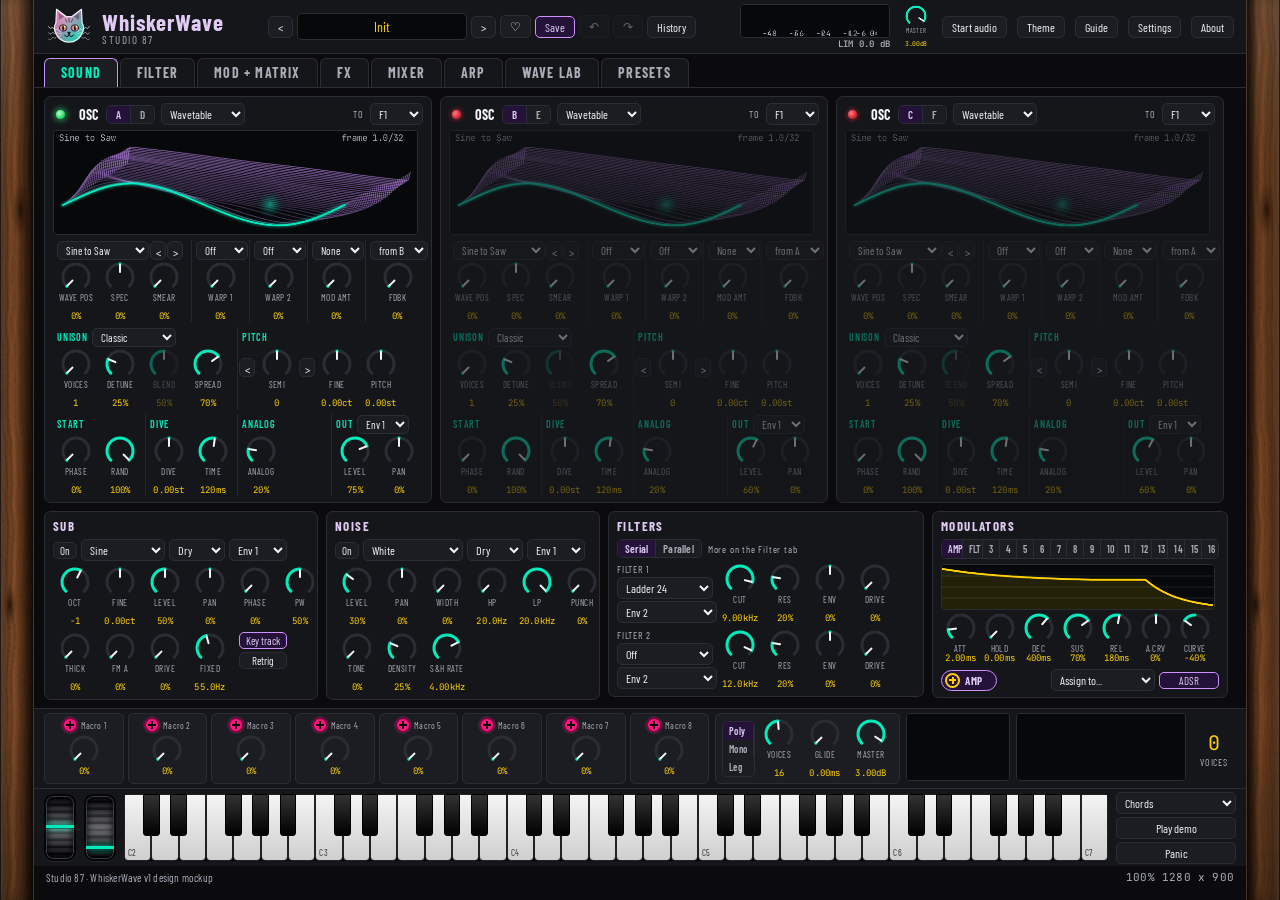
==== docs/mockup/index.html @ 32c89d9a "v1.9.8: no empty info bubble on presets without a note Co-Authored-By: Claude Sonnet 5.5 <noreply@an" ====
<!DOCTYPE html>
<html lang="en"><head><meta charset="utf-8"><meta name="viewport" content="width=device-width,initial-scale=1">
<title>WhiskerWave v1 design mockup</title>
<style>/* Fonts: Barlow Condensed and JetBrains Mono, SIL Open Font License 1.1, embedded so the page works offline */
@font-face{font-family:'Barlow Condensed';font-style:normal;font-weight:400;font-display:swap;src:url([data-uri]) format('woff2');}
@font-face{font-family:'Barlow Condensed';font-style:normal;font-weight:600;font-display:swap;src:url([data-uri]) format('woff2');}
@font-face{font-family:'Barlow Condensed';font-style:normal;font-weight:700;font-display:swap;src:url([data-uri]) format('woff2');}
@font-face{font-family:'JetBrains Mono';font-style:normal;font-weight:400;font-display:swap;src:url([data-uri]) format('woff2');}
@font-face{font-family:'JetBrains Mono';font-style:normal;font-weight:600;font-display:swap;src:url([data-uri]) format('woff2');}
</style>
<style>
:root{--bg:#0b0b0d;--panel:#15161a;--panel2:#1c1d22;--line:#2b2d34;--disp:#06080a;--grid:#1b2523;--text:#f4f5f7;--dim:#a9adb8;--acc:#02EBBA;--acc2:#FF1383;--acc3:#A43DFF;--acc4:#FFD100;--selbg:#241238;--selbd:#CD92FE;--seltx:#E1CBF4;--title:#E1CBF4;--m1:#6CC9F5;--m2:#A43DFF;--m3:#FF1383;--led:#02EBBA}
body.look-a{--bg:#161638;--panel:#1c1c4a;--panel2:#2C2C62;--line:#3a3a7a;--disp:#05060d;--grid:#1d2347;--text:#e8e6e1;--dim:#9a9690;--acc:#FFA600;--acc2:#FF1383;--acc3:#6CC9F5;--acc4:#02EBBA;--selbg:#3a2a10;--selbd:#FFA600;--seltx:#ffd58a;--title:#c7c9ff}
body.look-c{--bg:#120a26;--panel:#1d1238;--panel2:#2a1a4d;--line:#43296e;--disp:#07040f;--grid:#2a1a4d;--text:#fdf3ff;--dim:#b7a5d6;--acc:#ff4fd8;--acc2:#ffb703;--acc3:#2ee6ff;--acc4:#7dff6b;--selbg:#3a1a5a;--selbd:#ff4fd8;--seltx:#ffd0f5;--title:#ffc2f2;--m1:#2ee6ff;--m2:#ffb703;--m3:#ff4fd8;--led:#7dff6b}
body.look-d{--bg:#071a22;--panel:#0d2631;--panel2:#123341;--line:#1e4a5c;--disp:#03090c;--grid:#12303a;--text:#e8f8fb;--dim:#9ab8c0;--acc:#3df5ff;--acc2:#ff7a59;--acc3:#7aa2ff;--acc4:#ffe066;--selbg:#0f3a4a;--selbd:#3df5ff;--seltx:#bdf8ff;--title:#bdf8ff;--m1:#7aa2ff;--m2:#ff7a59;--m3:#3df5ff;--led:#3df5ff}
body.look-e{--bg:#07201f;--panel:#0d2f2d;--panel2:#143f3b;--line:#1f5a54;--disp:#031211;--grid:#123a37;--text:#fff7ea;--dim:#a8c9c2;--acc:#ff6b57;--acc2:#ffd23f;--acc3:#2ed3c1;--acc4:#b6f23c;--selbg:#4a2a22;--selbd:#ff6b57;--seltx:#ffd9cf;--title:#ffe2a8;--m1:#2ed3c1;--m2:#ffd23f;--m3:#ff6b57;--led:#b6f23c}
body.look-f{--bg:#170a0d;--panel:#22111a;--panel2:#2c1721;--line:#4a2330;--disp:#080406;--grid:#2a121a;--text:#fbeeee;--dim:#bba5a8;--acc:#ff5a4d;--acc2:#ffb000;--acc3:#ff4fa3;--acc4:#ffd166;--selbg:#3a1418;--selbd:#ff5a4d;--seltx:#ffc9c2;--title:#ffd0c9;--m1:#ff4fa3;--m2:#ffb000;--m3:#ff5a4d;--led:#ff5a4d}
body.look-g{--bg:#101326;--panel:#181c36;--panel2:#222849;--line:#363e73;--disp:#06081a;--grid:#1f2547;--text:#f4f6ff;--dim:#a6aed6;--acc:#ffe14a;--acc2:#ff4d6d;--acc3:#4dabff;--acc4:#4ade80;--selbg:#3a3410;--selbd:#ffe14a;--seltx:#fff3b0;--title:#cfd6ff;--m1:#4dabff;--m2:#ff4d6d;--m3:#4ade80;--led:#ffe14a}
body.look-h{--bg:#12060f;--panel:#1f0d1b;--panel2:#2a1226;--line:#4a1f42;--disp:#07030a;--grid:#2a1228;--text:#fff0fa;--dim:#c0a2b8;--acc:#ff3fb4;--acc2:#00f0ff;--acc3:#b86bff;--acc4:#f9ff5a;--selbg:#3a1038;--selbd:#ff3fb4;--seltx:#ffc2ea;--title:#ffc2ea;--m1:#b86bff;--m2:#00f0ff;--m3:#ff3fb4;--led:#ff3fb4}
body.look-i{--bg:#0a0a0a;--panel:#151515;--panel2:#1e1e1e;--line:#333;--disp:#030303;--grid:#1b1b1b;--text:#f5f5f5;--dim:#a0a0a0;--acc:#fcee09;--acc2:#ff2a6d;--acc3:#05d9e8;--acc4:#00ff9f;--selbg:#2a2808;--selbd:#fcee09;--seltx:#fff9a0;--title:#fcee09;--m1:#05d9e8;--m2:#ff2a6d;--m3:#fcee09;--led:#00ff9f}
body.look-j{--bg:#1a1018;--panel:#26161f;--panel2:#301b27;--line:#4d2c3d;--disp:#0a0508;--grid:#2c1824;--text:#fff0f5;--dim:#c4a6b3;--acc:#ffb3d1;--acc2:#9be7c4;--acc3:#c8a2ff;--acc4:#ffe8a3;--selbg:#3c1f31;--selbd:#ffb3d1;--seltx:#ffe0ee;--title:#ffe0ee;--m1:#c8a2ff;--m2:#9be7c4;--m3:#ffb3d1;--led:#ffb3d1}
body.look-k{--bg:#0f0c1f;--panel:#18142e;--panel2:#211b3d;--line:#382f63;--disp:#06050f;--grid:#1f1a3d;--text:#f0ecff;--dim:#a9a2cc;--acc:#b18cff;--acc2:#ff8fd0;--acc3:#6cc9f5;--acc4:#ffe27a;--selbg:#2c2255;--selbd:#b18cff;--seltx:#e0d4ff;--title:#e0d4ff;--m1:#6cc9f5;--m2:#ff8fd0;--m3:#b18cff;--led:#b18cff}
body.look-l{--bg:#24150f;--panel:#33201a;--panel2:#442b22;--line:#65402f;--disp:#100805;--grid:#3d2820;--text:#fff1e0;--dim:#cfae96;--acc:#ff8c42;--acc2:#e63946;--acc3:#7bc6a4;--acc4:#f4d35e;--selbg:#4f2a18;--selbd:#ff8c42;--seltx:#ffd7b5;--title:#ffd7b5;--m1:#7bc6a4;--m2:#e63946;--m3:#f4d35e;--led:#f4d35e}
*{box-sizing:border-box;-webkit-user-select:none;user-select:none}
html,body{margin:0;height:100%;overflow:hidden;background:var(--bg);color:var(--text);font:12px 'Barlow Condensed','Arial Narrow',Arial,sans-serif;letter-spacing:.2px}
#viewport{position:fixed;inset:0;overflow:hidden;background:#000}
#stage{position:absolute;left:50%;top:50%;width:1280px;height:900px;transform-origin:0 0;display:flex;background:var(--bg)}
.cheek{width:34px;flex:none;background:repeating-linear-gradient(90deg,rgba(0,0,0,.22) 0 1px,rgba(0,0,0,.06) 1px 2px,rgba(0,0,0,.14) 2px 3px,rgba(0,0,0,.05) 3px 5px,rgba(0,0,0,.2) 5px 6px,rgba(0,0,0,.08) 6px 8px),linear-gradient(90deg,#3d2210 0%,#7b4a26 40%,#5a3419 75%,#3d2210 100%);box-shadow:inset 0 0 0 1px rgba(0,0,0,.45)}
#app{flex:1;display:flex;flex-direction:column;min-width:0;background:var(--bg)}
.mono{font-family:'JetBrains Mono',Consolas,monospace}
#hdr{height:54px;display:flex;align-items:center;gap:10px;padding:0 12px;background:var(--panel);border-bottom:1px solid var(--line);flex:none}
#hdr .logo{width:46px;height:42px}
#hdr h1{margin:0;font-size:23px;font-weight:700;letter-spacing:1px;color:var(--title)}
#hdr small{display:block;font-size:11px;color:var(--dim);letter-spacing:1.5px;margin-top:-3px}
.sp{flex:1}
.btn{background:var(--panel2);color:var(--text);border:1px solid var(--line);border-radius:5px;padding:3px 9px;font:inherit;font-size:12px;cursor:pointer;white-space:nowrap}
.btn:hover{border-color:var(--selbd)}.btn.on{background:var(--selbg);border-color:var(--selbd);color:var(--seltx)}
.btn.sm{padding:1px 6px;font-size:11px}
select.sel{background:var(--panel2);color:var(--text);border:1px solid var(--line);border-radius:5px;padding:2px 4px;font:inherit;font-size:12px;max-width:150px}
.seg{display:inline-flex;border:1px solid var(--line);border-radius:5px;overflow:hidden}
.seg b{font-weight:600;padding:2px 7px;font-size:11px;cursor:pointer;background:var(--panel2);color:var(--dim);border-right:1px solid var(--line);white-space:nowrap}
.seg b:last-child{border-right:0}.seg b.on{background:var(--selbg);color:var(--seltx)}
#presetbar{display:flex;align-items:center;gap:4px}
#pname{min-width:170px;text-align:center;background:var(--disp);border:1px solid var(--line);border-radius:5px;padding:4px 8px;font-size:14px;cursor:pointer;color:var(--acc4)}
#tabs{height:34px;display:flex;gap:2px;padding:4px 10px 0;background:var(--bg);flex:none;border-bottom:1px solid var(--line)}
#tabs b{padding:5px 16px;border-radius:6px 6px 0 0;background:var(--panel);color:var(--dim);cursor:pointer;font-size:14px;font-weight:700;letter-spacing:1.2px;border:1px solid var(--line);border-bottom:0}
#tabs b.on{background:var(--panel2);color:var(--acc);border-color:var(--selbd)}
#pages{height:620px;position:relative;flex:none}
.page{position:absolute;inset:0;padding:8px 10px;display:none;gap:8px}
.page.on{display:flex}
.pn{background:var(--panel);border:1px solid var(--line);border-radius:7px;padding:6px 8px;position:relative;display:flex;flex-direction:column;gap:5px;min-width:0}
.pn>h3{margin:0;font-size:13px;letter-spacing:1.4px;color:var(--title);display:flex;align-items:center;gap:6px;font-weight:700}
.row{display:flex;gap:6px;align-items:flex-start;flex-wrap:nowrap}
.row.w{flex-wrap:wrap}.col{display:flex;flex-direction:column;gap:4px}
.cap{font-size:10px;color:var(--dim);letter-spacing:.8px;text-transform:uppercase}
.knob{width:46px;display:flex;flex-direction:column;align-items:center;cursor:ns-resize;position:relative;flex:none}
.knob canvas{width:40px;height:40px;display:block}
.knob .l{font-size:10px;color:var(--dim);line-height:11px;text-transform:uppercase;letter-spacing:.4px;white-space:nowrap;overflow:hidden;max-width:46px;text-overflow:clip}
.knob .v{font-size:10px;color:var(--acc4);line-height:11px;white-space:nowrap;font-family:'JetBrains Mono',monospace}
.knob.hot canvas{outline:2px solid var(--acc);border-radius:50%}
.knob.sm{width:38px}.knob.sm canvas{width:32px;height:32px}
canvas.disp{background:var(--disp);border:1px solid var(--line);border-radius:5px;display:block}
.src{display:inline-flex;align-items:center;gap:3px;padding:2px 7px;border-radius:11px;background:var(--selbg);border:1px solid var(--selbd);color:var(--seltx);font-size:11px;font-weight:700;cursor:grab;letter-spacing:.5px;touch-action:none}
.src:before{content:'';width:7px;height:7px;border-radius:50%;background:var(--acc)}
.src.e:before{background:var(--acc4)}.src.l:before{background:var(--m1)}.src.m:before{background:var(--acc2)}
#ghost{position:fixed;pointer-events:none;z-index:99;padding:2px 8px;border-radius:11px;background:var(--acc);color:#000;font-weight:700;font-size:12px;display:none}
#tip{position:fixed;z-index:100;max-width:260px;background:#000d;border:1px solid var(--selbd);color:#fff;padding:5px 8px;border-radius:6px;font-size:12px;line-height:14px;pointer-events:none;display:none}
#scopes{height:80px;display:flex;gap:8px;padding:5px 10px;background:var(--panel);border-top:1px solid var(--line);flex:none}
#keys{height:90px;display:flex;gap:8px;padding:5px 10px;background:var(--panel);border-top:1px solid var(--line);flex:none}
#kb{flex:1;position:relative;height:100%;background:#000;border-radius:4px;overflow:hidden}
.wk{position:absolute;top:0;bottom:0;background:linear-gradient(#f4f4f4,#cfcfcf);border:1px solid #222;border-radius:0 0 4px 4px}
.wk.dn{background:linear-gradient(var(--acc),#aaa)}
.bk{position:absolute;top:0;height:62%;background:linear-gradient(#333,#000);border:1px solid #000;border-radius:0 0 3px 3px;z-index:2}
.bk.dn{background:linear-gradient(var(--acc3),#222)}
.wheel{width:30px;height:100%;background:var(--disp);border:1px solid var(--line);border-radius:5px;position:relative;touch-action:none}
.wheel i{position:absolute;left:2px;right:2px;height:14px;background:var(--acc);border-radius:3px;opacity:.9}
#foot{height:22px;display:flex;align-items:center;padding:0 12px;font-size:11px;color:var(--dim);background:var(--bg);flex:none;gap:12px}
.hnd{position:fixed;z-index:50;background:transparent}
.dlg{position:fixed;inset:0;background:#000a;z-index:90;display:none;align-items:center;justify-content:center}
.dlg.on{display:flex}
.dlg>div{background:var(--panel);border:1px solid var(--selbd);border-radius:9px;padding:14px;min-width:360px;max-width:640px;max-height:90%;display:flex;flex-direction:column;gap:8px;overflow:hidden;font-size:13px}
.dlg h2{margin:0;color:var(--title);font-size:18px}
.dlg input[type=text],.dlg textarea{background:var(--disp);border:1px solid var(--line);color:var(--text);border-radius:5px;padding:4px 6px;font:inherit;-webkit-user-select:text;user-select:text}
.dlg textarea{height:150px;font-family:'JetBrains Mono',monospace;font-size:11px}
.chip{display:inline-block;padding:1px 8px;border-radius:10px;border:1px solid var(--line);color:var(--dim);cursor:pointer;font-size:11px;margin:1px}
.chip.on{background:var(--selbg);border-color:var(--selbd);color:var(--seltx)}
.list{background:var(--disp);border:1px solid var(--line);border-radius:5px;overflow:hidden}
.list div{padding:2px 7px;cursor:pointer;white-space:nowrap;overflow:hidden;text-overflow:ellipsis;font-size:12px}
.list div:hover{background:var(--panel2)}.list div.on{background:var(--selbg);color:var(--seltx)}
.node{min-width:92px;background:var(--panel2);border:1px solid var(--line);border-radius:6px;padding:3px 5px;display:flex;flex-direction:column;gap:2px;cursor:pointer;position:relative}
.node.on{border-color:var(--selbd)}.node.off{opacity:.5}
.node b{font-size:12px;color:var(--text);display:flex;justify-content:space-between;gap:4px}
.node .c{font-size:9px;color:var(--dim);text-transform:uppercase}
.lane{background:var(--panel);border:1px dashed var(--line);border-radius:6px;padding:4px;display:flex;gap:4px;align-items:flex-start;min-height:60px;flex-wrap:wrap}
.led{width:9px;height:9px;border-radius:50%;background:#333;display:inline-block;border:1px solid #000}.led.on{background:var(--led);box-shadow:0 0 6px var(--led)}
.toast{position:fixed;left:50%;bottom:30px;transform:translateX(-50%);background:var(--selbg);border:1px solid var(--selbd);color:var(--seltx);padding:5px 12px;border-radius:7px;z-index:95;font-size:13px;display:none}
.tbl{border-collapse:collapse;width:100%}.tbl td{padding:1px 3px}
input[type=range].rg{-webkit-appearance:none;appearance:none;height:5px;background:var(--line);border-radius:3px;width:100%}
input[type=range].rg::-webkit-slider-thumb{-webkit-appearance:none;width:12px;height:12px;border-radius:50%;background:var(--acc);cursor:pointer}
#audiobtn.pulse{animation:pl 1.2s infinite}@keyframes pl{50%{box-shadow:0 0 10px var(--acc)}}

/* additions */
.page{overflow:hidden}
.pn{overflow:hidden}
.knob.hot canvas{outline:2px solid var(--acc);border-radius:50%}
.seg.vert{flex-direction:column}.seg.vert b{border-right:0;border-bottom:1px solid var(--line);padding:5px 8px;font-size:12px}.seg.vert b:last-child{border-bottom:0}
.node{min-width:104px;flex-direction:row;align-items:center;gap:4px;padding:4px 5px;height:30px;overflow:hidden}
.node.sel{border-color:var(--selbd);background:var(--selbg)}
.node b{font-size:12px;flex:1;display:block;overflow:hidden;text-overflow:ellipsis;white-space:nowrap;cursor:pointer}
.node .grbar{position:absolute;left:0;bottom:0;height:3px;width:0;background:var(--acc2)}
.node.split{display:flex;flex-direction:column;align-items:stretch;height:auto;width:100%;gap:4px;padding:5px;overflow:visible;cursor:default}
.mini{background:var(--panel);border:1px solid var(--line);color:var(--dim);border-radius:4px;width:16px;height:16px;padding:0;font-size:10px;line-height:14px;cursor:pointer;text-align:center}
.mini:hover{border-color:var(--selbd);color:var(--text)}.mini.on{background:var(--selbg);color:var(--seltx);border-color:var(--selbd)}
.chain{display:flex;flex-wrap:wrap;gap:4px;align-items:flex-start}
.chain.inner{gap:3px}
.lane{flex-direction:column;flex-wrap:nowrap;gap:3px;align-items:stretch;min-height:0;padding:3px 4px;border-style:solid}
.lane .lh{display:flex;align-items:center;gap:6px;font-size:11px}.lane .lh b{color:var(--acc4);font-size:11px}
.lane .bm{width:80px;height:6px;background:var(--disp);border-radius:3px;overflow:hidden;margin-left:auto}.lane .bm div{height:100%;width:0;background:var(--m2)}
.strip{width:104px;flex:none;background:var(--panel);border:1px solid var(--line);border-radius:7px;padding:6px;display:flex;flex-direction:column;align-items:center;gap:5px}
.strip.mst{border-color:var(--selbd)}
.strip h3{margin:0;font-size:12px;letter-spacing:1px;color:var(--title)}
.strip .vol{font-size:11px;color:var(--acc4)}
.strip select.sel{width:92px}
.fader{width:40px;height:100%;min-height:200px;cursor:ns-resize;touch-action:none;position:relative}
.fader .ft{position:absolute;left:16px;top:6px;bottom:6px;width:6px;background:var(--disp);border:1px solid var(--line);border-radius:3px}
.fader .ft i{position:absolute;left:-10px;right:-8px;height:0;border-top:1px solid var(--grid)}
.fader .ft i s{position:absolute;left:-20px;top:-6px;font-size:8px;color:var(--dim);text-decoration:none;font-family:'JetBrains Mono',monospace;width:18px;text-align:right}
.fader .fh{position:absolute;left:-9px;width:24px;height:14px;margin-top:-7px;background:linear-gradient(#ddd,#888);border:1px solid #000;border-radius:3px}
canvas.meter{border:1px solid var(--line);border-radius:3px}
.seqgrid{display:flex;flex-direction:column;gap:4px}
.srow{display:flex;gap:3px;align-items:center}.srow .cap{width:70px}
.scell{width:62px;height:56px;background:var(--disp);border:1px solid var(--line);border-radius:4px;position:relative;cursor:ns-resize;overflow:hidden;touch-action:none}
.scell.on{background:var(--acc);}.scell.on.play{background:var(--acc4)}
.scell.play{border-color:var(--acc2)}
.scell .fill{position:absolute;left:0;right:0;bottom:0;background:var(--acc3);opacity:.8}
.scell .t{position:absolute;left:0;right:0;top:2px;text-align:center;font-size:10px;color:#fff;font-family:'JetBrains Mono',monospace}
.scell.on{cursor:pointer}
.card{background:var(--panel2);border:1px solid var(--line);border-radius:6px;padding:5px 7px;cursor:pointer;min-width:0;display:flex;flex-direction:column;gap:1px}
.card:hover{border-color:var(--selbd)}.card.on{border-color:var(--acc);background:var(--selbg)}
.card b{font-size:13px;white-space:nowrap;overflow:hidden;text-overflow:ellipsis}.card span{font-size:10px;color:var(--dim)}
.grid3{display:grid;grid-template-columns:repeat(4,1fr);gap:5px;align-content:start}
input.txt{background:var(--disp);border:1px solid var(--line);color:var(--text);border-radius:5px;padding:3px 6px;font:inherit;-webkit-user-select:text;user-select:text;width:140px}
canvas.disp{border:1px solid var(--line);border-radius:4px;display:block;max-width:100%}
.rcp{display:grid;grid-template-columns:repeat(3,1fr);gap:3px}
.rcp .btn{text-align:left;overflow:hidden;text-overflow:ellipsis;font-size:11px;padding:2px 5px}
#audiobtn.on{border-color:var(--acc);color:var(--acc)}
a.btn{text-decoration:none;display:inline-block}
.ab{width:12px;height:40px;background:var(--disp);border:1px solid var(--line);position:relative;border-radius:3px;overflow:hidden}.ab i{position:absolute;bottom:0;left:0;right:0;height:0;background:var(--acc4)}.ab.l i{background:var(--m1)}
.knob.sm{width:44px}.knob.sm .l{max-width:44px;font-size:9px;text-align:center}.knob.sm .v{font-size:9px}.knob .l{text-align:center}
.envk .knob.sm{width:39px}.envk .knob.sm .l{max-width:39px}
.node{min-width:150px}.node.split{min-width:0}
.knob.sm .l{white-space:normal;line-height:9px;height:18px;overflow:hidden;max-width:44px}.envk .knob.sm .l{height:9px;white-space:nowrap}

#scopes{align-items:stretch;gap:6px;padding:4px 10px}
#modbar{display:flex;gap:3px;flex:1;min-width:0}
.mt{flex:1;min-width:0;display:flex;flex-direction:column;gap:2px;align-items:center;background:var(--panel2);border:1px solid var(--line);border-radius:5px;padding:3px 2px}
.mt.used{border-color:var(--selbd)}
.mt .ml{font-size:8px;letter-spacing:.3px;color:var(--dim);white-space:nowrap;line-height:10px}
.mt canvas.mtv{width:100%;max-width:40px;height:20px;border:1px solid var(--line);border-radius:3px}
.src.hd{width:16px;height:16px;padding:0;border-radius:50%;background:var(--acc4);border:2px solid #0008;position:relative;display:inline-block;cursor:grab;box-shadow:0 0 0 1px var(--line)}
.src.hd:before{display:none}
.src.hd:after{content:'';position:absolute;left:50%;top:50%;width:8px;height:2px;margin:-1px 0 0 -4px;background:#000;box-shadow:0 0 0 0 #000}
.src.hd i{display:none}
.src.hd.l{background:var(--m1)}.src.hd.m{background:var(--acc2)}.src.hd.v,.src.hd.k,.src.hd.w,.src.hd.b,.src.hd.a,.src.hd.r{background:var(--dim)}
.mt .cnt{font-size:10px;color:var(--acc4);min-width:8px;font-family:'JetBrains Mono',monospace}
.knob.rt canvas,[data-p].rt{outline:2px solid var(--acc4);outline-offset:1px;border-radius:50%}

.src.hd:before{display:block!important;content:'';position:absolute;left:50%;top:50%;width:2px;height:8px;margin:-4px 0 0 -1px;background:#000;border-radius:0}
.cheek{background:linear-gradient(90deg,rgba(255,255,255,.13) 0,rgba(255,255,255,0) 22%,rgba(0,0,0,.18) 70%,rgba(0,0,0,.55) 100%),linear-gradient(180deg,rgba(255,255,255,.09),rgba(255,255,255,0) 18%,rgba(0,0,0,0) 80%,rgba(0,0,0,.28)),var(--wood,linear-gradient(90deg,#3d2210,#7b4a26 40%,#5a3419 75%,#3d2210))!important;background-size:100% 100%,100% 100%,100% 100%!important;box-shadow:inset -1px 0 0 rgba(255,214,160,.22),inset 1px 0 0 rgba(0,0,0,.6),inset -9px 0 14px -6px rgba(0,0,0,.55)!important}
.cheek:last-child{background:linear-gradient(270deg,rgba(255,255,255,.13) 0,rgba(255,255,255,0) 22%,rgba(0,0,0,.18) 70%,rgba(0,0,0,.55) 100%),linear-gradient(180deg,rgba(255,255,255,.09),rgba(255,255,255,0) 18%,rgba(0,0,0,0) 80%,rgba(0,0,0,.28)),var(--wood,linear-gradient(90deg,#3d2210,#7b4a26 40%,#5a3419 75%,#3d2210))!important;background-size:100% 100%,100% 100%,100% 100%!important;box-shadow:inset 1px 0 0 rgba(255,214,160,.22),inset -1px 0 0 rgba(0,0,0,.6),inset 9px 0 14px -6px rgba(0,0,0,.55)!important}
/* wheels: a real ribbed cylinder in a slot, ribs scroll with the value */
.wheel{--ro:0px;width:32px;background:linear-gradient(180deg,rgba(0,0,0,.92) 0,rgba(0,0,0,.35) 14%,rgba(255,255,255,.20) 46%,rgba(255,255,255,.28) 52%,rgba(0,0,0,.3) 84%,rgba(0,0,0,.92) 100%),repeating-linear-gradient(180deg,#2a2b31 0,#3c3e46 3px,#15161a 5px,#0b0b0e 7px);background-position:0 0,0 var(--ro);border:2px solid #050506;border-radius:9px;box-shadow:inset 0 0 0 1px #3a3c44,inset 5px 0 7px -3px rgba(0,0,0,.8),inset -5px 0 7px -3px rgba(0,0,0,.8),0 1px 0 rgba(255,255,255,.08);overflow:hidden}
.wheel i{left:0;right:0;height:3px;border-radius:0;background:var(--acc);opacity:1;box-shadow:0 0 6px var(--acc),0 1px 0 #0008}

.pside{width:196px;flex:none;gap:4px;overflow:hidden}
.pside h3{margin-top:6px!important;font-size:11px!important}
.pli{display:flex;justify-content:space-between;padding:3px 7px;border-radius:5px;font-size:12px;cursor:pointer;color:var(--text)}
.pli b{color:var(--dim);font-weight:500}.pli:hover{background:var(--panel2)}.pli.on{background:var(--selbg);color:var(--seltx)}
.chip.sm{padding:1px 7px;font-size:10.5px}
.pdet{width:300px;flex:none;gap:5px;overflow:hidden}
.plist{flex:1;overflow-y:auto;scrollbar-width:none;display:flex;flex-direction:column;gap:2px;margin-top:4px}
.plist::-webkit-scrollbar{display:none}
.prow{display:flex;align-items:center;gap:8px;padding:4px 8px;border-radius:5px;background:var(--panel2);border:1px solid transparent;cursor:pointer;flex:none;height:26px}
.prow:hover{border-color:var(--line)}.prow.on{background:var(--selbg);border-color:var(--selbd)}
.prow .pn1{width:170px;font-size:13px;overflow:hidden;white-space:nowrap;text-overflow:ellipsis}
.prow .pc{width:56px;font-size:11px;color:var(--acc3)}.prow .pg{width:90px;font-size:11px;color:var(--dim);overflow:hidden;white-space:nowrap}
.prow .ptags{flex:1;display:flex;gap:3px;overflow:hidden;min-width:0}
.prow .ptags i{font-style:normal;font-size:10px;padding:0 6px;border-radius:9px;background:var(--panel);border:1px solid var(--line);color:var(--dim);white-space:nowrap}
.hrt{cursor:pointer;color:var(--dim);font-size:15px;width:16px;text-align:center}.hrt.on{color:var(--acc2)}.hrt.big{font-size:22px;width:auto}
.stars{display:inline-flex;gap:0;white-space:nowrap}.stars i{font-style:normal;cursor:pointer;color:var(--dim);font-size:13px;line-height:14px;padding:0 1px}.stars i.on{color:var(--acc4)}.stars i:hover{color:var(--acc4)}.stars.big i{font-size:20px;line-height:22px}

.oscsw b{position:relative;padding:2px 9px}.oscsw b.lit::after{content:'';position:absolute;top:1px;right:2px;width:5px;height:5px;border-radius:50%;background:var(--acc4)}
.btn.stp{padding:0;width:16px;min-width:16px;height:22px;line-height:20px;font-size:12px}
#keys{height:78px}
.btn.dim{opacity:.35}
.fxrow{display:flex;align-items:center;gap:5px;padding:5px 6px;border:1px solid var(--line);border-radius:5px;background:var(--panel2);cursor:pointer;position:relative;font-size:12px}
.fxrow.sel{border-color:var(--acc);background:var(--selbg)}.fxrow.off b{opacity:.45}
.fxrow .grbar{position:absolute;left:0;bottom:0;height:2px;background:var(--acc2);width:0}
.fxstrip{display:flex;gap:12px;align-items:flex-start;padding:10px;border:1px solid var(--line);border-radius:7px;background:var(--panel2)}
.fxstrip.off{opacity:.55}.fxname{width:136px;flex:none;display:flex;flex-direction:column;gap:6px;align-items:flex-start}
.fxmix{flex:none;padding-left:6px;border-left:1px solid var(--line)}

textarea.txt{background:var(--disp);border:1px solid var(--line);color:var(--text);border-radius:5px;padding:4px 6px;font:inherit;font-size:12px;-webkit-user-select:text;user-select:text}textarea.txt::placeholder{color:var(--dim)}

.mgrid{display:grid;gap:2px;align-items:center;width:100%}
.mgh{font-size:9px;text-align:center;font-weight:700;letter-spacing:.2px;padding:2px 0}
.mgl{font-size:10px;color:var(--dim);letter-spacing:.3px;white-space:nowrap}
.mgc{height:18px;border:1px solid var(--line);border-radius:3px;background:var(--panel2);cursor:pointer;display:flex;align-items:center;justify-content:center;font-size:10px;font-weight:700;color:#000}
.mgc:hover{border-color:var(--acc)}.mgc.on{border-color:transparent}

#mbub{position:fixed;z-index:98;background:var(--panel2,#1c1c24);border:1px solid var(--acc);border-radius:8px;padding:6px 8px;display:flex;flex-direction:column;gap:4px;box-shadow:0 6px 20px #000a;font-size:11px}
#mbub .mbs{display:inline-block;min-width:54px;padding:1px 6px;border-radius:10px;background:var(--selbg);color:var(--seltx);font-weight:700}
#envbank .src,.src.bigsrc{padding:4px 12px;font-size:12px;cursor:grab;border:1px solid var(--acc4)}
.src.hg{padding:2px 8px 2px 3px;gap:5px;cursor:grab}
.src.hg:before{display:none}
.src.hg .gl{order:-1;flex:none;width:15px;height:15px;border-radius:50%;border:2px solid var(--acc4);position:relative;box-sizing:border-box;background:transparent}
.src.hg .gl:before,.src.hg .gl:after{content:'';position:absolute;left:50%;top:50%;background:var(--acc4)}
.src.hg .gl:before{width:7px;height:2px;margin:-1px 0 0 -3.5px}.src.hg .gl:after{width:2px;height:7px;margin:-3.5px 0 0 -1px}
.src.hg.l .gl{border-color:var(--m1)}.src.hg.l .gl:before,.src.hg.l .gl:after{background:var(--m1)}
.src.hg.m .gl{border-color:var(--acc2)}.src.hg.m .gl:before,.src.hg.m .gl:after{background:var(--acc2)}
.src.hg.used .gl{background:var(--acc4)}.src.hg.used.l .gl{background:var(--m1)}.src.hg.used.m .gl{background:var(--acc2)}
.src.hg.used .gl:before,.src.hg.used .gl:after{display:none}
.src.hg b{font-size:10px;opacity:.8}
.src.hd.used{box-shadow:0 0 0 2px var(--acc)}.src.hd.used:before,.src.hd.used:after{background:#000}
.seg.tight b{padding:3px 6px}
#envbankrow .seg b{padding:3px 6px}

.btn.solo.on{background:#f3d34a;color:#1a1420;border-color:#f3d34a}
.strip.dim{opacity:.55}

.pwr{width:11px;height:11px;padding:0;margin:0 7px 0 2px;border-radius:50%;border:1px solid #5a1f28;background:radial-gradient(circle at 35% 35%,#ff7b7b,#d02a36 60%,#7a1018);box-shadow:0 0 4px rgba(230,50,60,.55);cursor:pointer;flex:none}
.pwr.on{border-color:#1c6b3a;background:radial-gradient(circle at 35% 35%,#b8ffc9,#2fdc6a 60%,#127a3a);box-shadow:0 0 6px rgba(59,224,122,.8)}
.pwr:hover{filter:brightness(1.2)}
.pwr:focus-visible{outline:2px solid #FFA600;outline-offset:2px}
.pn.oscoff>*:not(:first-child){opacity:.4}

.grp{border:1px solid rgba(255,255,255,.07);background:rgba(255,255,255,.025);border-radius:7px;padding:3px 4px 2px;display:flex;flex-direction:column;gap:2px}
.grp .gh{display:flex;align-items:center;gap:4px;min-height:20px}
.grp .gh .cap{color:var(--acc);font-weight:600;margin-right:2px}
.grp select.sel{height:20px;font-size:11px;padding-top:0;padding-bottom:0}
.engsel{width:84px}
.grp{flex:1 1 auto}
.grp .gh .cap,.grp .gc{color:var(--acc);font-weight:600}
.limgr{font:600 9px 'JetBrains Mono',monospace;color:var(--dim);text-align:right;line-height:10px}.limgr.on{color:#e8c25a}.limgr.hot{color:#ff6b6b}
.sgrow{display:flex;gap:0;align-items:flex-start}
.sg{display:flex;flex-direction:column;gap:1px;padding:0 1px;border-left:1px solid rgba(255,255,255,.07);flex:none;box-sizing:border-box}
.sgrow>.sg:first-child,.col>.sgrow>.sg:first-child{border-left:none}
.sg .sgh{display:flex;align-items:center;gap:2px;height:20px;padding-left:3px;overflow:hidden}
.sg .sgh .gc{color:var(--acc);font-weight:600;font-size:10px;margin-right:2px}
.sg select.sel{height:19px;font-size:11px;padding-top:0;padding-bottom:0;min-width:0}
.sg .btn.stp{height:19px;min-width:15px;padding:0 3px}
.shgrid{display:grid;grid-template-columns:repeat(5,114px);grid-auto-rows:72px;gap:8px;max-height:none;align-content:start}
.shit{position:relative;display:flex;flex-direction:column;gap:3px;align-items:center;padding:4px;border:1px solid rgba(255,255,255,.08);border-radius:6px;cursor:pointer;font-size:11px}
.shit:hover{border-color:var(--acc)}
.shit .shx{position:absolute;top:2px;right:2px;min-width:16px;height:16px;padding:0}
.shta{width:100%;height:80px;background:var(--disp);color:var(--text);border:1px solid var(--grid);border-radius:6px;font:11px 'JetBrains Mono',monospace}
.eppop{position:fixed;z-index:9999;display:flex;flex-direction:column;gap:2px;padding:4px;background:var(--panel,#1b1d24);border:1px solid var(--acc);border-radius:6px;box-shadow:0 6px 20px rgba(0,0,0,.5)}
.eppop .btn{text-align:left}

.sgc .sgh{justify-content:center}
.octv{min-width:22px;text-align:center;font-size:11px;color:var(--val,#f5c542)}
.fxpgrid{display:grid;grid-template-columns:repeat(3,1fr);grid-auto-rows:34px;gap:6px;align-content:start}
.fxpb{position:relative;text-align:left;padding:0 22px 0 10px;white-space:nowrap;overflow:hidden;text-overflow:ellipsis}
.fxpx{position:absolute;right:6px;top:50%;transform:translateY(-50%);font-style:normal;opacity:.6;cursor:pointer}.fxpx:hover{opacity:1;color:var(--m3,#f55)}
#kmenu{position:fixed;z-index:60;min-width:240px;background:var(--panel);border:1px solid var(--selbd);border-radius:8px;padding:6px;box-shadow:0 8px 24px rgba(0,0,0,.5);display:flex;flex-direction:column;gap:3px;font-size:12px}
.kmh{font-weight:700;padding:2px 6px 6px;border-bottom:1px solid var(--line);margin-bottom:2px}
.kmi{padding:4px 8px;border-radius:4px;cursor:pointer}.kmi:hover{background:var(--panel2)}
.kmr{padding:2px 4px}
#modbar{gap:4px}
.mt2{flex:1;min-width:0;display:flex;flex-direction:column;gap:1px;align-items:center;background:var(--panel2);border:1px solid var(--line);border-radius:5px;padding:3px 2px}
.mt2 .mnm{font-size:9px;color:var(--dim);white-space:nowrap;overflow:hidden;text-overflow:ellipsis;max-width:62px;cursor:text}
.mt2 .knob .l{display:none}
.vbox{display:flex;flex-direction:row;align-items:center;gap:2px;background:var(--panel2);border:1px solid var(--line);border-radius:5px;padding:3px 6px}
.mtabs{display:flex;width:100%}.mtabs b{flex:1;min-width:0;padding:0 2px;text-align:center;font-size:10px}.mtabs b.lfo{color:var(--m1)}
.mtype{width:60px}
.srctray{position:absolute;left:8px;right:8px;bottom:40px;z-index:20;background:var(--panel);border:1px solid var(--selbd);border-radius:8px;padding:8px;box-shadow:0 8px 24px rgba(0,0,0,.5)}
.vseg{flex-direction:column;display:flex}.vseg b{padding:1px 6px;font-size:10px}
.mtabs b:nth-child(-n+2){flex:2}
.mt2 .src.hd{flex:none}

.lfostrip .lfoprev{display:none!important}

select.sel:focus,select.sel:focus-visible{outline:none;box-shadow:none}

/* popup browser */
.pbox{width:900px;max-width:96vw!important;height:580px;max-height:94%!important;padding:0!important;gap:0!important}
.pbh{padding:16px 24px 12px;border-bottom:1px solid var(--line)}
.pbh h2{font-size:26px!important;letter-spacing:.1em;text-transform:uppercase;color:var(--acc4)!important}
.pbbody{display:flex;gap:22px;padding:16px 24px;flex:1;min-height:0}
.pbl{width:340px;flex:none;overflow-y:auto;scrollbar-width:none;background:var(--disp);border-radius:9px;padding:8px 8px 12px}
.pbl::-webkit-scrollbar,.pbrt::-webkit-scrollbar{display:none}
.pbg{font-size:11px;letter-spacing:.16em;color:var(--acc);margin:12px 4px 5px;font-weight:700}
.pbg:first-child{margin-top:4px}
.pbr{display:flex;align-items:center;gap:10px;padding:8px 10px;border-radius:8px;background:var(--panel2);margin-bottom:4px;cursor:pointer;border:1px solid transparent}
.pbr:hover{border-color:var(--line);background:var(--panel)}
.pbr.on{border-color:var(--acc4);background:var(--selbg)}
.pbr.on b{color:var(--acc4)}
.pbn{display:flex;flex-direction:column;min-width:0;flex:1}
.pbn b{font-size:15px;font-weight:600;white-space:nowrap;overflow:hidden;text-overflow:ellipsis}
.pbn i{font-style:normal;font-size:11px;color:var(--dim);white-space:nowrap;overflow:hidden;text-overflow:ellipsis}
.pbt{font-size:10.5px;letter-spacing:.14em;color:var(--dim);text-transform:uppercase}
.pbx{color:var(--dim);padding:0 4px}.pbx:hover{color:var(--acc2)}
.pbrt{flex:1;min-width:0;display:flex;flex-direction:column;gap:16px;overflow-y:auto;scrollbar-width:none}
.pbcap{font-size:11px;letter-spacing:.16em;color:var(--acc);font-weight:700;margin-bottom:7px}
.pbq{width:100%;box-sizing:border-box;height:42px;font-size:16px!important;padding:0 14px!important;border:2px solid var(--selbd)!important;border-radius:9px!important;background:var(--disp)!important;color:var(--text)}
.pbq:focus{outline:none;border-color:var(--acc4)!important}
.pbchips{display:flex;flex-wrap:wrap}
.pbchip{padding:5px 14px;border-radius:16px;border:1px solid var(--line);background:var(--panel2);color:var(--text);font-size:12px;letter-spacing:.07em;text-transform:uppercase;cursor:pointer;margin:0 7px 7px 0}
.pbchip:hover{border-color:var(--selbd)}
.pbchip.on{background:var(--selbg);border-color:var(--acc4);color:var(--acc4)}
.pbhint{font-size:12px;color:var(--dim);line-height:1.5}
.pbf{display:flex;align-items:center;gap:8px;padding:12px 24px;border-top:1px solid var(--line)}

.pside .pbchip{padding:3px 10px;font-size:11px;margin:0 4px 4px 0}
.pside .pbchip.on{color:var(--acc4)}
.plist .prow{padding:8px 10px;border-radius:8px;background:var(--panel2);margin-bottom:4px;border:1px solid transparent}
.plist .prow:hover{border-color:var(--line)}
.plist .prow.on{border-color:var(--acc4);background:var(--selbg)}
.plist .prow .pn1{font-size:14px}

</style></head><body>
<div id="viewport"><div id="stage"><div class="cheek"></div><div id="app"></div><div class="cheek"></div></div></div>
<div id="tip"></div><div id="ghost"></div><div class="toast" id="toast"></div><div class="dlg" id="dlg"></div>
<script>
/* Whiskerwave DSP core, part 1: utils, FFT, parameter registry, wavetables.
   Pure JS. Wrapped in WWMAKE(G) so the same source runs in the page, the AudioWorklet and node tests.
   Mockup engine: preview quality. The C++ plugin oversamples and uses ADAA on nonlinear stages. */
function WWMAKE(G){
'use strict';
const TAU=Math.PI*2, PI=Math.PI;
const clamp=(x,a,b)=>x<a?a:x>b?b:x;
const db2lin=d=>Math.pow(10,d/20), lin2db=x=>20*Math.log10(Math.max(x,1e-9));
const mtof=n=>440*Math.pow(2,(n-69)/12);
const lerp=(a,b,t)=>a+(b-a)*t;
G.util={clamp,db2lin,lin2db,mtof,lerp};

/* ---------- FFT (radix 2, in place, forward) ---------- */
function fft(re,im){
  const n=re.length;
  for(let i=1,j=0;i<n;i++){let bit=n>>1;for(;j&bit;bit>>=1)j^=bit;j^=bit;if(i<j){let t=re[i];re[i]=re[j];re[j]=t;t=im[i];im[i]=im[j];im[j]=t;}}
  for(let len=2;len<=n;len<<=1){
    const ang=-TAU/len,wr=Math.cos(ang),wi=Math.sin(ang),h=len>>1;
    for(let i=0;i<n;i+=len){let cr=1,ci=0;for(let k=0;k<h;k++){
      const a=i+k,b=a+h,xr=re[b]*cr-im[b]*ci,xi=re[b]*ci+im[b]*cr;
      re[b]=re[a]-xr;im[b]=im[a]-xi;re[a]+=xr;im[a]+=xi;
      const t=cr*wr-ci*wi;ci=cr*wi+ci*wr;cr=t;}}
  }
}
function ifft(re,im){const n=re.length;fft(im,re);for(let i=0;i<n;i++){re[i]/=n;im[i]/=n;}}
G.fft=fft;G.ifft=ifft;

/* ---------- parameter registry ---------- */
const PR={};
function def(key,label,min,max,d,o){PR[key]=Object.assign({key,l:label,min,max,d,k:'lin',u:'',vo:false,tip:''},o||{});return PR[key];}
const toN=(key,v)=>{const p=PR[key];if(!p)return 0;
  if(p.k==='exp')return Math.log(Math.max(v,p.min)/p.min)/Math.log(p.max/p.min);
  return (v-p.min)/((p.max-p.min)||1);};
const fromN=(key,n)=>{const p=PR[key];n=clamp(n,0,1);
  if(p.k==='exp')return p.min*Math.pow(p.max/p.min,n);
  const v=p.min+n*(p.max-p.min);
  return (p.k==='int'||p.k==='list')?Math.round(v):v;};
G.PR=PR;G.toN=toN;G.fromN=fromN;G.def=def;

const LISTS={
 eng:['Wavetable','Sample','Granular'],
 warp:['Off','Sync','Bend +','Bend -','Bend +/-','PWM','Mirror','Asym','Quantize','Fold','Clip','Crush','Flip'],
 ustyle:['Classic','Supersaw','JP Super','Octaves','Power','Minor'],
 rt:['Dry','F1','F2','F1+F2'],
 msrc:['A','B','C','Sub','D','E','F'],
 mmode:['None','FM','AM','Ring'],
 ftype:['Off','LP 12','LP 24 Ladder','LP 18 Acid','HP 12','HP 24','BP','Notch','Peak','Comb +','Comb -','Formant','Phaser'],
 frt:['Serial','Parallel'],
 lshape:['Sine','Triangle','Saw Up','Saw Down','Square','S&H','Smooth Rnd','Custom','Rnd Steps 4','Rnd Steps 8','Rnd Slew','Rnd Walk','Rnd Noise','Rnd Gate','Rnd Ramp'],
 lmode:['Retrigger','Free (global)'],
 sync:['Hz','1/1','1/2','1/4','1/8','1/16','1/32','1/4T','1/8T','1/16T','1/4.','1/8.','1/16.'],
 vmode:['Poly','Mono','Legato'],
 subw:['Sine','Triangle','Square','Saw','Pulse','Half Sine','Soft Square','Organ','Parabola'],
 nzt:['White','Pink','Brown','Crackle','Blue','Violet','Dust','Sample and Hold','Vinyl','Wind'],
 arpm:['Up','Down','Up/Down','Random','As Played','Chord'],
 arpr:['1/4','1/8','1/16','1/32','1/8T','1/16T'],
 dest:['Master','Aux 1','Aux 2'],
 tdest:['Master','FX 1','FX 2','Track B','Track C','Sub/Noise'],xdest:['FX Out','Into FX 2'],
};
G.LISTS=LISTS;
const SYNCDIV=[0,4,2,1,.5,.25,.125,4/3,2/3,1/3,6,3,1.5]; // beats per cycle for sync list (index 1 = 4 beats)
SYNCDIV[1]=4;SYNCDIV[2]=2;SYNCDIV[3]=1;SYNCDIV[4]=.5;SYNCDIV[5]=.25;SYNCDIV[6]=.125;SYNCDIV[7]=2/3;SYNCDIV[8]=1/3;SYNCDIV[9]=1/6;SYNCDIV[10]=1.5;SYNCDIV[11]=.75;SYNCDIV[12]=.375;
G.SYNCDIV=SYNCDIV;

// global
def('master','Master',-60,6,-6,{u:' dB',tip:'Master output level before the limiter.'});
def('poly','Voices',1,32,16,{k:'int',tip:'Maximum number of notes playing at once, up to 32. Releasing notes are stolen first. More voices use more CPU only while they are playing.'});
def('vmode','Voice mode',0,2,0,{k:'list',list:'vmode',tip:'Poly plays chords. Mono plays one note with retrigger. Legato glides without retriggering envelopes.'});
def('glide','Glide',0,2000,0,{u:' ms',tip:'Portamento time between notes.',vo:true});
def('bendr','Bend range',0,24,2,{k:'int',u:' st',tip:'Pitch wheel range in semitones.'});
def('bpm','Tempo',40,220,140,{k:'int',u:' BPM',tip:'Tempo for synced LFOs, arp and delays. In the plugin it follows the host.'});
def('vel','Velocity',0,1,.6,{tip:'How much key velocity changes the volume.'});
def('lim','Limiter',0,1,1,{k:'int',tip:'Safety limiter on the output (on or off).'});
def('ceil','Ceiling',-12,0,-0.3,{u:' dB',tip:'Output limiter ceiling.'});
// oscillators A B C
for(const o of ['a','b','c','d','e','f']){
  const nm=o.toUpperCase();
  def(o+'.on','OSC '+nm,0,1,o==='a'?1:0,{k:'int',tip:'Turn this oscillator on or off.'});
  def(o+'.eng','Engine',0,2,0,{k:'list',list:'eng',tip:'Wavetable plays a morphing wavetable. Sample plays a loaded sound across the keys. Granular plays grains from the loaded sound.'});
  def(o+'.pos','Wave Position',0,1,0,{vo:true,tip:'Scans through the frames of the wavetable. Modulate it for movement.'});
  def(o+'.w1','Warp 1',0,12,0,{k:'list',list:'warp',tip:'First warp mode. Reshapes the wave in time.'});
  def(o+'.w1a','Warp 1 amt',0,1,0,{vo:true,tip:'Amount of warp 1.'});
  def(o+'.w2','Warp 2',0,12,0,{k:'list',list:'warp',tip:'Second warp mode, applied after warp 1.'});
  def(o+'.w2a','Warp 2 amt',0,1,0,{vo:true,tip:'Amount of warp 2.'});
  def(o+'.sw','Spectral',-1,1,0,{tip:'Spectral warp of the whole table: negative stretches harmonics, positive shifts them. Static knob in this mockup.'});
  def(o+'.sk','Smear',0,1,0,{tip:'Spectral smear: blurs the harmonics together for a vocal, metallic or washed sound. Static knob in this mockup.'});
  def(o+'.oct','Octave',-4,4,0,{k:'int',tip:'Octave shift.'});
  def(o+'.semi','Semi',-48,48,0,{k:'int',tip:'Pitch shift in semitones, 0 in the centre, up to 4 octaves up or down. The < and > buttons next to it move by a whole octave; Ctrl, Cmd or Alt while dragging or scrolling the knob does the same.'});
  def(o+'.fine','Fine',-100,100,0,{u:' ct',vo:true,tip:'Fine tune in cents.'});
  def(o+'.lvl','Level',0,1,o==='a'?.75:.6,{vo:true,tip:'Oscillator level.'});
  def(o+'.pan','Pan',-1,1,0,{vo:true,tip:'Oscillator pan.'});
  def(o+'.ph','Phase',0,1,0,{tip:'Start phase.'});
  def(o+'.rnd','Rand',0,1,1,{tip:'Random start phase. 0 gives the same attack every note.'});
  def(o+'.uv','Unison',1,8,1,{k:'int',tip:'Number of stacked voices per note.'});
  def(o+'.ud','Detune',0,1,.25,{vo:true,tip:'Unison detune. The curve is slow at first and steep at the end.'});
  def(o+'.us','Style',0,5,0,{k:'list',list:'ustyle',tip:'Classic spreads evenly. Supersaw uses a centre voice plus detuned sides. Octaves, Power and Minor stack intervals. JP Super follows the measured JP-8000 curves: narrow detune until near the top, Blend trades the centre against the sides, and a high-pass at the note removes low rumble. Best with 7 voices.'});
  def(o+'.ub','Blend',0,1,.5,{vo:true,tip:'Centre voice against side voices.'});
  def(o+'.usp','Spread',0,1,.7,{vo:true,tip:'Stereo spread of the unison voices.'});
  def(o+'.anl','Analog',0,1,0,{tip:'Analog life for this oscillator. Each voice and unison voice gets a tiny fixed pitch offset plus a slow drift, like a real analog poly; filter cutoff and envelope times of the voice get a small spread too (the highest Analog of the playing oscillators sets that part). Chords and unison breathe and sound wider and warmer. At 100%: about 5 cents fixed, 3 cents drift, 3% cutoff, 5% envelope times. 0% is exact and digital.'});
  def(o+'.mm','Mod',0,3,0,{k:'list',list:'mmode',tip:'Let another oscillator modulate this one: FM, AM or ring.'});
  def(o+'.ms','Source',0,6,o==='a'?1:0,{k:'list',list:'msrc',tip:'Which oscillator is the modulator.'});
  def(o+'.ma','Mod amt',0,1,0,{vo:true,tip:'Amount of FM, AM or ring modulation.'});
  def(o+'.dv','Dive',-24,24,0,{u:' st',tip:'Pitch dive at note start. The note starts this far off and falls into tune. Used for hoover sounds.'});
  def(o+'.dt','Dive time',5,2000,120,{k:'exp',u:' ms',tip:'How long the dive takes.'});
  def(o+'.fb','Feedback',0,1,0,{vo:true,tip:'Feeds the oscillator output back into its own phase. Adds screech and growl.'});
  def(o+'.rt','Route',0,3,o==='a'?1:1,{k:'list',list:'rt',tip:'Send this oscillator to filter 1, filter 2, both or neither (dry).'});
  def(o+'.sroot','Root',24,96,60,{k:'int',tip:'Root key of the loaded sample.'});
  def(o+'.sloop','Loop',0,1,1,{k:'int',tip:'Loop the sample while the key is held.'});
  def(o+'.gp','Grain pos',0,1,0,{vo:true,tip:'Where in the sample the grains are read.'});
  def(o+'.gs','Grain size',5,500,80,{k:'exp',u:' ms',tip:'Length of each grain.'});
  def(o+'.gd','Density',1,60,16,{k:'exp',u:' /s',tip:'Grains per second.'});
  def(o+'.gj','Jitter',0,1,.2,{tip:'Random position spread of grains.'});
}
// sub and noise
def('s.sub','Sub',0,1,0,{k:'int',tip:'Turn the sub oscillator on or off.'});
def('s.sw','Sub wave',0,8,0,{k:'list',list:'subw',tip:'Sub oscillator waveform.'});
def('s.so','Sub oct',-4,1,-1,{k:'int',tip:'Sub octave below the key.'});
def('s.sl','Sub level',0,1,.5,{vo:true,tip:'Sub oscillator level.'});
def('s.nz','Noise',0,1,0,{k:'int',tip:'Turn the noise generator on or off.'});
def('s.nt','Noise type',0,9,0,{k:'list',list:'nzt',tip:'Ten noise colours and textures: white, pink, brown, crackle, blue, violet, dust, sample and hold, vinyl and wind.'});
def('s.nl','Noise level',0,1,.3,{vo:true,tip:'Noise level.'});
def('s.pk','Punch',0,1,0,{tip:'Short click at the start of each note.'});
def('s.rt','Route',0,3,0,{k:'list',list:'rt',tip:'Send sub and noise to filter 1, filter 2, both or neither.'});

def('s.sfn','Sub fine',-100,100,0,{u:' ct',vo:true,tip:'Fine tune of the sub in cents.'});
def('s.spn','Sub pan',-1,1,0,{vo:true,tip:'Sub position left or right.'});
def('s.sph','Sub phase',0,1,0,{vo:true,tip:'Start phase offset of the sub wave.'});
def('s.spw','Sub PW',.05,.95,.5,{vo:true,tip:'Pulse width, used by the Pulse wave.'});
def('s.sth','Sub thick',0,1,0,{vo:true,tip:'Adds two slightly detuned copies of the sub, one left and one right, for a wide fat low end. Keep it low for a clean mono sub.'});
def('s.sfm','Sub FM A',0,1,0,{vo:true,tip:'Oscillator A frequency-modulates the sub for growl and metallic lows.'});
def('s.sdr','Sub drive',0,1,0,{vo:true,tip:'Soft saturation adds harmonics so the sub is heard on small speakers.'});
def('s.skt','Key track',0,1,1,{k:'int',tip:'On: the sub follows the keyboard. Off: the sub stays at the fixed frequency.'});
def('s.sfh','Fixed Hz',20,200,55,{k:'exp',u:' Hz',vo:true,tip:'Sub frequency when key track is off.'});
def('s.srs','Retrig',0,1,0,{k:'int',tip:'On: the sub wave restarts at every note so every hit has the same punch.'});
def('s.srt','Sub route',0,3,0,{k:'list',list:'rt',tip:'Send the sub to filter 1, filter 2, both or neither.'});
def('s.npn','Noise pan',-1,1,0,{vo:true,tip:'Noise position left or right.'});
def('s.nw','Noise width',0,1,0,{vo:true,tip:'0 is mono noise. Higher values use different noise in each ear for a wide wash.'});
def('s.nhp','Noise HP',20,20000,20,{k:'exp',u:' Hz',vo:true,tip:'High-pass: removes low rumble from the noise.'});
def('s.nlp','Noise LP',20,20000,20000,{k:'exp',u:' Hz',vo:true,tip:'Low-pass: darkens the noise.'});
def('s.ntn','Noise tone',0,1,0,{vo:true,tip:'Turns the noise into a pitched whistle that follows the key, like breath or wind over a bottle.'});
def('s.nd','Density',0,1,.25,{vo:true,tip:'How many crackles, dust specks or pops per second.'});
def('s.nr','S&H rate',50,20000,4000,{k:'exp',u:' Hz',vo:true,tip:'Step rate of the Sample and Hold noise.'});
// filters
for(const f of ['f1','f2']){
  const n=f==='f1'?1:2;
  def(f+'.type','Filter '+n,0,12,f==='f1'?2:0,{k:'list',list:'ftype',tip:'Filter '+n+' type.'});
  def(f+'.cut','Cutoff',20,20000,f==='f1'?9000:12000,{k:'exp',u:' Hz',vo:true,tip:'Cutoff frequency (or comb pitch, formant vowel position).'});
  def(f+'.res','Reso',0,1,.2,{vo:true,tip:'Resonance. Ladder and acid types can self oscillate near the top.'});
  def(f+'.drv','Drive',0,1,0,{vo:true,tip:'Filter drive. Level is compensated so louder does not fool you.'});
  def(f+'.kt','Key track',-1,1,.25,{tip:'How much the cutoff follows the key. 100% follows exactly. Higher opens the filter more on high notes.'});
  def(f+'.env','Env amt',-1,1,0,{vo:true,tip:'How far the chosen envelope opens the cutoff, up to 5 octaves.'});
  def(f+'.es','Envelope',0,16,2,{k:'list',list:'fenvsel',tip:'Which envelope moves this filter. None means no envelope on this filter. Pick Env 1 to 16 to attach one; edit it in the envelope bank.'});
  def(f+'.mix','Mix',0,1,1,{vo:true,tip:'Dry and filtered mix.'});
}
def('frt','Routing',0,1,0,{k:'list',list:'frt',tip:'Serial runs filter 1 into filter 2. Parallel runs both and adds them.'});
// envelopes
for(let i=1;i<=16;i++){
  const d=[[2,0,400,.7,180],[2,0,550,.35,200],[5,0,300,0,300],[2,0,120,0,100],[3,0,350,.5,300],[3,0,250,0,250],[40,0,600,.6,500],[1,0,80,0,80]][i-1]||[5,0,300,0,300];
  def('e'+i+'.a','Attack',0.5,10000,d[0],{k:'exp',u:' ms',tip:'Envelope '+i+' attack time.'});
  def('e'+i+'.h','Hold',0,2000,d[1],{u:' ms',tip:'Hold time at the peak.'});
  def('e'+i+'.d','Decay',1,10000,d[2],{k:'exp',u:' ms',tip:'Decay time.'});
  def('e'+i+'.s','Sustain',0,1,d[3],{tip:'Sustain level.'});
  def('e'+i+'.r','Release',1,15000,d[4],{k:'exp',u:' ms',tip:'Release time.'});
  def('e'+i+'.c','Curve',-1,1,-0.4,{tip:'Bends decay and release: negative is exponential, positive is bowed out.'});
}
// LFOs
for(let i=1;i<=4;i++){
  def('l'+i+'.shape','Shape',0,14,0,{k:'list',list:'lshape',tip:'LFO '+i+' shape. The Rnd shapes are random: steps hold a new random value, Slew glides between random values, Walk drifts, Noise is fast random, Gate jumps between high and low, Ramp picks a random slope each cycle.'});
  def('l'+i+'.rate','Rate',0.02,40,[4,1,.3,6][i-1],{k:'exp',u:' Hz',tip:'LFO '+i+' rate in Hz.'});
  def('l'+i+'.sync','Sync',0,12,0,{k:'list',list:'sync',tip:'Tempo sync. Hz means free rate.'});
  def('l'+i+'.ph','Phase',0,1,0,{tip:'Start phase.'});
  def('l'+i+'.fade','Fade in',0,3000,0,{u:' ms',tip:'Time for the LFO to fade in after a note starts.'});
  def('l'+i+'.mode','Mode',0,1,0,{k:'list',list:'lmode',tip:'Retrigger restarts per note. Free is one global LFO, which can also move FX.'});
  def('l'+i+'.sm','Smooth',0,1,0,{tip:'Smooths the LFO output.'});
}
for(let i=1;i<=8;i++)def('m'+i,'Macro '+i,0,1,0,{vo:true,tip:'Macro '+i+': a fast control. Drag its circle onto any knobs, then turn this one knob to move them all.'});
// arp
def('arp.on','Arp',0,1,0,{k:'int',tip:'Turn the arpeggiator on or off.'});
def('arp.mode','Mode',0,5,0,{k:'list',list:'arpm',tip:'Arp note order.'});
def('arp.rate','Rate',0,5,2,{k:'list',list:'arpr',tip:'Arp step length.'});
def('arp.oct','Octaves',1,4,1,{k:'int',tip:'Octave range.'});
def('arp.gate','Gate',0.05,1,.6,{tip:'Note length inside the step.'});
def('arp.swing','Swing',0,.5,0,{tip:'Delays every second step.'});
def('arp.hold','Hold',0,1,0,{k:'int',tip:'Keep playing after keys are released.'});
// mixer buses
for(const b of ['t0','t1','t2','t3','x1','x2','fx','mst']){
  const nm={t0:'OSC A',t1:'OSC B',t2:'OSC C',t3:'Sub/Noise',x1:'FX 1',x2:'FX 2',fx:'FX Out',mst:'Master'}[b];
  def('bus.'+b+'.vol',nm+' vol',-60,6,0,{u:' dB',tip:'Level of '+nm+'.'});
  def('bus.'+b+'.pan',nm+' pan',-1,1,0,{tip:'Pan of '+nm+'.'});
  if(b[0]==='t'){
    def('bus.'+b+'.s1','Send 1',0,1,0,{tip:'Send to FX 1.'});
    def('bus.'+b+'.s2','Send 2',0,1,0,{tip:'Send to FX 2.'});
    def('bus.'+b+'.dest','Output',0,5,0,{k:'list',list:'tdest',tip:'Where this track goes: master, an FX bus, or into a later track.'});
  }
  if(b==='x1')def('bus.x1.dest','Output',0,1,0,{k:'list',list:'xdest',tip:'Where FX 1 goes: FX Out (then master) or into FX 2, so FX 2 can process FX 1.'});
}
G.SYNCDIV=SYNCDIV;

/* ---------- wavetable ---------- */
const N=2048;
class WT{
  constructor(name,cat,frames){this.name=name;this.cat=cat;this.src=frames;this.nf=frames.length;this.lv=null;this.sw=0;this.sk=0;}
  spectra(){ // forward FFT of every frame, cached
    if(this._sp)return this._sp;
    const sp=[];for(const fr of this.src){const re=new Float64Array(N),im=new Float64Array(N);for(let i=0;i<N;i++)re[i]=fr[i];fft(re,im);sp.push([re,im]);}
    return this._sp=sp;}
  build(sw,sk){
    sw=sw||0;sk=sk||0;this.sw=sw;this.sk=sk;
    const sp=this.spectra(),H=N/2,lv=[];
    // spectral warp: stretch (<0) or shift (>0) harmonics; smear blurs magnitudes
    const warped=sp.map(([re,im])=>{
      if(!sw&&!sk)return [re,im];
      const r2=new Float64Array(N),i2=new Float64Array(N);
      for(let k=1;k<H;k++){
        let src;
        if(sw<0)src=k*(1+sw*0.9); else src=k-sw*24;
        if(src<1||src>=H-1)continue;
        const a=Math.floor(src),f=src-a;
        r2[k]=re[a]*(1-f)+re[a+1]*f;i2[k]=im[a]*(1-f)+im[a+1]*f;}
      if(sk>0){const w=Math.max(1,Math.round(sk*5));
        for(let k=1;k<H;k++){let sr=0,si=0,c=0;for(let j=-w;j<=w;j++){const q=k+j;if(q<1||q>=H)continue;sr+=r2[q];si+=i2[q];c++;}
          r2[k]=r2[k]*(1-sk)+sk*sr/c;i2[k]=i2[k]*(1-sk)+sk*si/c;}}
      for(let k=1;k<H;k++){r2[N-k]=r2[k];i2[N-k]=-i2[k];}
      return [r2,i2];});
    for(let m=0;m<11;m++){
      const maxH=Math.max(1,H>>m),fr=[],taper=this.cat==='FM'||this.cat==='Bell',t0=Math.floor(maxH*.7);
      for(let f=0;f<this.nf;f++){
        const [re,im]=warped[f],r=new Float64Array(N),i=new Float64Array(N);
        for(let k=1;k<=maxH&&k<H;k++){const g=taper&&m>0&&k>t0?.5+.5*Math.cos(Math.PI*(k-t0)/(maxH+1-t0)):1;r[k]=re[k]*g;i[k]=im[k]*g;r[N-k]=re[N-k]*g;i[N-k]=im[N-k]*g;}
        ifft(r,i);const o=new Float32Array(N+1);for(let j=0;j<N;j++)o[j]=r[j];o[N]=o[0];fr.push(o);}
      lv.push(fr);}
    this.lv=lv;return this;}
}
G.WT=WT;

/* ---------- table recipes (our own formulas) ---------- */
const NF=32;
function norm(fr){let m=0;for(let i=0;i<N;i++){const a=Math.abs(fr[i]);if(a>m)m=a;}if(m>0)for(let i=0;i<N;i++)fr[i]/=m;return fr;}
function dcrm(fr){let s=0;for(let i=0;i<N;i++)s+=fr[i];s/=N;for(let i=0;i<N;i++)fr[i]-=s;return fr;}
function add(fn,H){ // additive frame: amplitude of harmonic k via fn(k)
  const fr=new Float64Array(N);const hh=H||256;
  for(let k=1;k<=hh;k++){const a=fn(k);if(!a)continue;const w=TAU*k/N;for(let i=0;i<N;i++)fr[i]+=a*Math.sin(w*i);}
  return fr;}
function td(fn){const fr=new Float64Array(N);for(let i=0;i<N;i++)fr[i]=fn(i/N);return fr;}
const saw=x=>{let s=0;for(let k=1;k<=60;k++)s+=Math.sin(TAU*k*x)/k;return s*.62;};
const FORM={a:[800,1150,2900],e:[400,1600,2700],i:[270,2140,2950],o:[450,830,2830],u:[325,700,2530]};
function vowelFrame(f1,f2,f3,f0){ // harmonic amplitudes shaped by 3 formants for a fundamental of f0 Hz
  return add(k=>{const f=k*f0;let a=0;for(const [fc,g] of [[f1,1],[f2,.6],[f3,.35]]){a+=g/(1+Math.pow((f-fc)/(fc*.12+60),2));}return a/k*.9;},120);}
const RECIPES=[
 ['Sine to Saw','Basic',t=>{const c=Math.pow(1024,t)-1;return norm(add(k=>k===1?1:c<=0?0:(1/k)/Math.sqrt(1+Math.pow((k-1)/c,4))));}], // frame 1 pure sine, harmonics fade in from the bottom, last frame a saw
 ['Soft to Buzz','Basic',t=>norm(add(k=>Math.pow(1/k,2-1.9*t)))], // the old Sine to Saw (before v1.7.7), kept so older saves sound the same
 ['Saw to Square','Basic',t=>norm(add(k=>(k%2?1/k:(1-t)/k)))],
 ['Pulse Sweep','Basic',t=>{const w=.5-t*.45;return norm(dcrm(td(x=>(x<w?1:-1))));}],
 ['Triangle to Saw','Basic',t=>norm(add(k=>(k%2?1/(k*k):0)*(1-t)+t/k))],
 ['Harmonic Stack','Additive',t=>norm(add(k=>k<=1+Math.round(t*30)?1/Math.sqrt(k):0))],
 ['Odd Grow','Additive',t=>norm(add(k=>k%2&&k<=1+Math.round(t*40)?1/k:0))],
 ['Even Only','Additive',t=>norm(add(k=>k===1?1-t*.7:(k%2===0?t*.9/k:0)))],
 ['Organ Drawbars','Additive',t=>norm(add(k=>[1,2,3,4,6,8].indexOf(k)>=0?(.4+.6*Math.sin(PI*(t+[1,2,3,4,6,8].indexOf(k)*.17)))**2:0))],
 ['Spectral Tilt','Additive',t=>norm(add(k=>k<=2+t*70?1/k:Math.exp(-(k-2-t*70)/3)/k))],
 ['Comb Sweep','Additive',t=>norm(add(k=>{const p=2+t*14;return (1/k)*(.2+.8*Math.pow(Math.sin(PI*k/p),2));}))],
 ['Vowel Choir','Vocal',t=>{const v=['a','e','i','o','u'],p=t*4,i0=Math.floor(Math.min(p,3.999)),f=p-i0,A=FORM[v[i0]],B=FORM[v[i0+1]];
   return norm(vowelFrame(lerp(A[0],B[0],f),lerp(A[1],B[1],f),lerp(A[2],B[2],f),110));}],
 ['Formant Sweep','Vocal',t=>norm(vowelFrame(300+t*600,900+t*1700,2500+t*500,110))],
 ['Throat','Vocal',t=>norm(vowelFrame(500,1000+t*800,2400,90))],
 ['FM Bell 1:3','FM',t=>norm(td(x=>Math.sin(TAU*x+t*7*Math.sin(TAU*3*x))))],
 ['FM Growl 1:2','FM',t=>norm(td(x=>Math.sin(TAU*x+t*9*Math.sin(TAU*2*x)+t*3*Math.sin(TAU*x))))],
 ['FM EP 1:1','FM',t=>norm(td(x=>Math.sin(TAU*x+t*4*Math.sin(TAU*x))))],
 ['FM Metal 1:7','FM',t=>norm(td(x=>Math.sin(TAU*x+t*5*Math.sin(TAU*7*x))))],
 ['FM Ratio Walk','FM',t=>norm(td(x=>Math.sin(TAU*x+4*Math.sin(TAU*(1+Math.round(t*7))*x))))],
 ['Fold Soft','Distort',t=>norm(td(x=>Math.sin((1+t*5)*Math.sin(TAU*x))))],
 ['Fold Hard','Distort',t=>norm(td(x=>{let y=Math.sin(TAU*x)*(1+t*8);while(Math.abs(y)>1)y=y>1?2-y:-2-y;return y;}))],
 ['Drive Stack','Distort',t=>norm(td(x=>Math.tanh((1+t*14)*saw(x)*1.6)))],
 ['Rectify','Distort',t=>norm(dcrm(td(x=>{const s=Math.sin(TAU*x);return lerp(s,Math.abs(s)*2-1,t);})))],
 ['Bit Crunch','Digital',t=>{const q=2+Math.round((1-t)*30);return norm(td(x=>Math.round(saw(x)*q)/q));}],
 ['Digital Steps','Digital',t=>{const st=Math.max(2,Math.round(64-t*58));return norm(td(x=>Math.sin(TAU*Math.floor(x*st)/st)));}],
 ['Sync Sweep','Sync',t=>{const r=1+t*7;return norm(dcrm(td(x=>saw((x*r)%1))));}],
 ['Screech','Sync',t=>{const r=1.5+t*5;return norm(dcrm(td(x=>Math.tanh(2.2*saw((x*r)%1)+Math.sin(TAU*x)*.6))));}],
 ['Hardstyle Screech','Hard Dance',t=>{const r=2+t*4;return norm(dcrm(td(x=>{const s=saw((x*r)%1);return Math.sin(TAU*x*(1+t))*.5+Math.tanh(3*s)*.8;})));}],
 ['Hoover PWM','Hard Dance',t=>norm(dcrm(td(x=>saw(x)-saw((x+.1+t*.75)%1))))],
 ['Reese Base','Hard Dance',t=>norm(td(x=>saw(x)+saw((x*(1+.012+t*.02))%1)+saw((x*(1-.012-t*.02)+1)%1)))],
 ['Trance Pluck','Hard Dance',t=>norm(add(k=>Math.exp(-k*(.5-t*.45))/k))],
 ['Brass Swell','Analog',t=>norm(add(k=>Math.pow(1/k,1.1)*Math.exp(-Math.pow(k/(3+t*22),2))))],
 ['Reed','Analog',t=>norm(add(k=>(k%2?1:.3+t*.5)/k))],
 ['Glass Bell','Bell',t=>norm(add(k=>[1,3,5,7,9,11,13].indexOf(k)>=0?Math.exp(-k*(.18-.15*t)):0))],
 ['Wide Saw Stack','Hard Dance',t=>norm(td(x=>{let s=0;for(let j=-3;j<=3;j++)s+=saw((x*(1+j*(.003+t*.01))+j*.13)%1);return s;}))],
 ['Ring Pair','Digital',t=>norm(td(x=>Math.sin(TAU*x)*Math.sin(TAU*x*(1+Math.round(t*9))*1.0)))],
 ['Noise Bands','Digital',t=>{let seed=7;const r=()=>{seed=(seed*16807)%2147483647;return seed/2147483647-.5;};const ph=[];for(let k=0;k<256;k++)ph.push(r()*TAU);const w=1+t*40;return norm(add(k=>Math.exp(-k/w)*(.6+.4*Math.sin(k*1.7)),256).map((_,i)=>0)&&td(x=>{let s=0;for(let k=1;k<200;k++)s+=Math.exp(-k/w)*Math.sin(TAU*k*x+ph[k]);return s;}));}],
 ['Wobble Harmonics','Movement',t=>norm(add(k=>(1/k)*(.4+.6*Math.pow(Math.sin(PI*(k*.11+t*2)),2))))],
 ['Sub Heavy','Bass',t=>norm(add(k=>k===1?1:k===2?t*.7:k===3?t*.4:0))],
 ['Growl Bass','Bass',t=>norm(td(x=>Math.tanh((1+t*7)*(Math.sin(TAU*x)+.6*Math.sin(TAU*2*x+t*3)))))],
 ['Basic Shapes Morph','Basic',t=>{const sq=td(x=>x<.5?1:-1),tr=td(x=>1-4*Math.abs(x-.5)),sw=td(x=>2*x-1),sn=td(x=>Math.sin(TAU*x));const A=[sn,tr,sq,sw],p=t*3,i=Math.min(2,Math.floor(p)),f=p-i;return norm(td(()=>0).map((_,j)=>lerp(A[i][j],A[i+1][j],f)));}],
];
G.RECIPES=RECIPES;
G.recipeNames=()=>RECIPES.map(r=>({name:r[0],cat:r[1]}));
G.makeTable=function(name,nf){
  const r=RECIPES.find(x=>x[0]===name);if(!r)return null;
  const frames=[];nf=nf||NF;for(let f=0;f<nf;f++)frames.push(r[2](f/(nf-1)));
  return new WT(name,r[1],frames);};
G.WTfromFrames=function(name,cat,frames2048){return new WT(name,cat,frames2048);};
/* frame splitting for imports: Float32Array samples -> frames of length fl, resampled to 2048 */
G.splitFrames=function(data,fl){
  const nf=Math.max(1,Math.min(256,Math.floor(data.length/fl))),frames=[];
  for(let f=0;f<nf;f++){const fr=new Float64Array(N);for(let i=0;i<N;i++){const p=i/N*fl,a=Math.floor(p),b=(a+1)%fl,fq=p-a;fr[i]=data[f*fl+a]*(1-fq)+data[f*fl+b]*fq;}frames.push(dcrm(norm(fr)));}
  return frames;};
/* text to wave: each letter becomes a frame from vowel formants or a noise band (offline, our own) */
G.textFrames=function(text){
  const frames=[];const s=(text||'meow').toLowerCase().replace(/[^a-z]/g,'');
  for(const ch of (s||'meow')){
    let fr;
    if(FORM[ch]){const F=FORM[ch];fr=vowelFrame(F[0],F[1],F[2],110);}
    else{const c=ch.charCodeAt(0)-97,fc=500+c*180,bw=200+(c%5)*120;let seed=c*977+13;const r=()=>{seed=(seed*16807)%2147483647;return seed/2147483647;};
      const ph=[];for(let k=0;k<200;k++)ph.push(r()*TAU);
      fr=td(x=>{let a=0;for(let k=1;k<150;k++){const f=k*110;a+=Math.sin(TAU*k*x+ph[k])*Math.exp(-Math.pow((f-fc)/bw,2))/Math.sqrt(k);}return a;});}
    frames.push(dcrm(norm(fr)));}
  while(frames.length<4){frames.push(frames[frames.length-1]);}
  return frames;};
/* image to wave: columns are frames, rows are harmonics (brightness = amplitude) */
G.imageFrames=function(px,w,h){ // px: Uint8ClampedArray RGBA
  const nf=Math.min(w,64),frames=[];
  for(let f=0;f<nf;f++){const cx=Math.floor(f/(nf-1||1)*(w-1));
    const fr=add(k=>{const y=Math.floor((1-Math.min(k,128)/128)*(h-1));const o=(y*w+cx)*4;const v=(px[o]+px[o+1]+px[o+2])/765;return v*v/Math.sqrt(k);},128);
    frames.push(dcrm(norm(fr)));}
  return frames;};
/* morph two tables: linear spectral magnitude interpolation per frame position */
G.morphFrames=function(A,B,nf){
  const sa=A.spectra(),sb=B.spectra(),out=[];nf=nf||32;
  for(let f=0;f<nf;f++){const t=f/(nf-1),ia=Math.round(t*(A.nf-1)),ib=Math.round(t*(B.nf-1));
    const re=new Float64Array(N),im=new Float64Array(N);
    for(let k=1;k<N/2;k++){
      const ma=Math.hypot(sa[ia][0][k],sa[ia][1][k]),mb=Math.hypot(sb[ib][0][k],sb[ib][1][k]);
      const pa=Math.atan2(sa[ia][1][k],sa[ia][0][k]),pb=Math.atan2(sb[ib][1][k],sb[ib][0][k]);
      const m=ma*(1-t)+mb*t,p=t<.5?pa:pb;
      re[k]=m*Math.cos(p);im[k]=m*Math.sin(p);re[N-k]=re[k];im[N-k]=-im[k];}
    ifft(re,im);out.push(dcrm(norm(re)));}
  return out;};
G.N=N;G.norm=norm;G.dcrm=dcrm;
/* filter library: 47 types, stereo, all our own implementations */
const FT=[
 ['Off','-'],
 ['LP 6','Clean'],['LP 12','Clean'],['LP 24','Clean'],['LP 48','Clean'],
 ['HP 6','Clean'],['HP 12','Clean'],['HP 24','Clean'],
 ['BP 12','Clean'],['BP 24','Clean'],['Notch','Clean'],['Peak','Clean'],['Low Shelf','Clean'],['High Shelf','Clean'],
 ['Ladder 24','Analog'],['Ladder 12','Analog'],['Acid 18','Analog'],['Ladder HP','Analog'],['Ladder BP','Analog'],
 ['Dirty 12','Analog'],['Morph LP-N-HP','Analog'],['Smooth 24','Analog'],['Warm Diode','Analog'],
 ['Comb +','Comb'],['Comb -','Comb'],['Flange Comb','Comb'],['Resonator','Comb'],['Harmonic Comb','Comb'],['Metal Comb','Comb'],
 ['Vowel AEIOU','Voice'],['Choir','Voice'],['Throat','Voice'],['Telephone','Voice'],
 ['Phaser 4','Phase'],['Phaser 8','Phase'],['Phaser 12','Phase'],['Disperser','Phase'],
 ['Dual Peak','Creative'],['Dual Notch','Creative'],['Harmonic Bank','Creative'],['Odd Bank','Creative'],['DJ Filter','Creative'],
 ['Rate Crush','Creative'],['Fold LP','Creative'],['Scream','Creative'],['Wah','Creative'],['Tilt','Creative']
];
G.FT=FT;LISTS.ftype=FT.map(f=>f[0]);LISTS.dmode=['Warm','Clean','Hard','Fold'];
const FTIP=[
 'Filter off.',
 'One pole low-pass, 6 dB per octave. Gentle and natural.','Two pole low-pass, 12 dB per octave, clean.','Four pole low-pass, 24 dB per octave, clean.','Eight pole low-pass, 48 dB per octave. Steep wall.',
 'One pole high-pass, 6 dB per octave.','Two pole high-pass, 12 dB per octave.','Four pole high-pass, 24 dB per octave.',
 'Band-pass 12 dB per octave. Reso narrows it.','Band-pass 24 dB per octave, steeper sides.','Notch that removes a band at the cutoff.','Bell that boosts at the cutoff. Reso is the boost.','Low shelf. Reso below the middle cuts, above boosts.','High shelf. Reso below the middle cuts, above boosts.',
 'Moog-style four pole ladder, 24 dB. Fat, self oscillates.','Ladder tapped at two poles, 12 dB. Looser and brighter.','Ladder tapped at three poles, 18 dB, acid-style squelch.','High-pass built from the ladder. Thin and aggressive.','Band-pass built from the ladder. Reso narrows it.',
 'Two pole filter with clipped feedback. Dirty and screaming at high reso.','Morphs low-pass to notch to high-pass with Shape.','Four linear poles with no saturation. Very clean and smooth.','Three pole filter with uneven saturation. Warm and slightly lopsided.',
 'Comb filter with positive feedback. Cutoff sets the pitch. Metallic ringing.','Comb filter with negative feedback. Hollow, odd harmonic ringing.','Feed-forward comb, no ringing. Reso sets depth and polarity. Flanger-like.','Damped comb that rings like a plucked string. Shape sets damping.','Two combs an octave apart for a thicker, harmonic ring.','Comb with a smearing allpass in the loop. Shape adds bell and metal.',
 'Three formant peaks. Cutoff walks through A, E, I, O, U.','Four formants for a choir-like body.','Two low formants plus body for a throaty growl.','Telephone band, moves with the cutoff.',
 'Four stage phaser. Shape spreads the stages.','Eight stage phaser, deeper notches.','Twelve stage phaser, jet-like.','Allpass cascade: flat level but smears time. Shape spreads the stages. Reso adds stages.',
 'Two peaks either side of the cutoff. Shape sets the gap. Reso sets the boost.','Two notches either side of the cutoff. Shape sets the gap.','Four peaks at 1x, 2x, 3x, 4x the cutoff. Shape tilts the balance. Reso narrows them.','Four peaks at odd multiples (1, 3, 5, 7). Hollow, square-ish.',
 'One knob DJ filter: below the middle is low-pass, above is high-pass, the middle is flat.','Sample rate reducer at the cutoff rate. Reso smooths the steps.','Wavefolds the input then low-passes it. Reso sets the fold amount.','Band-pass into hard saturation for a screaming, vocal edge.','Wah pedal band-pass, narrower toward the low end.','Tilts the spectrum around the cutoff: reso below the middle darkens, above brightens.'
];
G.FTIP=FTIP;
const fastTanh=x=>{if(x>3)return 1;if(x<-3)return -1;const x2=x*x;return x*(27+x2)/(27+9*x2);};
for(const f of ['f1','f2']){
  PR[f+'.type'].max=FT.length-1;PR[f+'.type'].d=f==='f1'?14:0;
  def(f+'.sh','Shape',0,1,.5,{vo:true,tip:'Extra control used by some filter types: morph position, comb damping, stage spread, peak gap, harmonic tilt.'});
  def(f+'.dm','Drive mode',0,3,0,{k:'list',list:'dmode',tip:'Warm saturates softly. Clean keeps the level steady with gentle limiting. Hard clips. Fold wavefolds.'});
}
const FORMANTS=[[800,1150,2900],[400,1600,2700],[270,2140,2950],[450,830,2830],[325,700,2530]];
class VFilt{
  o4(){if(!this.ov4){this.ov4=new OS4();}this.ov4.prep(this.sr);return this.ov4;}
  static sh32(x){return fastTanh(x*1.5)*.8;}
  static sh44(x){return fastTanh(x*6)*.7;}
  static fold(x,fg){let y=x*fg,n=0;while((y>1||y<-1)&&n++<8)y=y>1?2-y:-2-y;return y;}
  constructor(){this.s=new Float64Array(48);this.c=new Float64Array(32);this.cb=[new Float32Array(2048),new Float32Array(2048)];this.ci=0;
    this.type=0;this.sr=44100;this.mix=1;this.res=0;this.sh=.5;this.dm=0;this.dg=1;this.mk=1;this.gg=0;this.kfb=0;this.a=0;this.G=0;this.D=100;this.fb=0;this.damp=.5;this.cap=0;
    this.ap=new Float64Array(12);this.n=4;this.w=new Float64Array([1,1,1,1]);this.bn=4;this.djm=0;this.rate=.5;this.fg=1;this.r=[0,0,0];
    this.fresh=true;this.rs=0;this.nc=0;this.nap=0;this.nw=0;const ns=VFilt.SC.length;this.oc=new Float64Array(32);this.tc=new Float64Array(32);this.dc=new Float64Array(32);this.os=new Float64Array(ns);this.ts=new Float64Array(ns);this.ds=new Float64Array(ns);
    this.oap=new Float64Array(12);this.tap=new Float64Array(12);this.dap=new Float64Array(12);this.ow=new Float64Array(4);this.tw=new Float64Array(4);this.dw=new Float64Array(4);}
  su(i,f,k){const sr=this.sr;f=clamp(f,20,sr*.47);const g=Math.tan(PI*f/sr),a1=1/(1+g*(g+k)),c=this.c,j=i*4;c[j]=a1;c[j+1]=g*a1;c[j+2]=g*g*a1;c[j+3]=k;}
  /* coefficient smoothing: new values are reached by a per-sample linear ramp over the block, so cutoff and resonance moves have no 1.4 kHz stepping */
  set(type,fc,res,drv,mix,sr,sh,dm,nb){
    const same=!this.fresh&&type===this.type&&sr===this.sr,SC=VFilt.SC,ns=SC.length;
    if(same){this.oc.set(this.c);for(let i=0;i<ns;i++)this.os[i]=this[SC[i]];this.oap.set(this.ap);this.ow.set(this.w);}
    this.set0(type,fc,res,drv,mix,sr,sh,dm);this.fresh=false;
    if(!same){this.rs=0;return;}
    nb=nb||32;const inv=1/nb;
    const t=type;this.nc=(t>=2&&t<=4)||t===6||t===7||t===8||t===9||t===10||t===11||t===12||t===13||t===19||(t>=29&&t<=32)||(t>=37&&t<=41)||t>=43&&t<=45||t===20?16:0;
    this.nap=(t>=33&&t<=36)?12:0;this.nw=(t===39||t===40)?4:0;
    for(let i=0;i<this.nc;i++){this.tc[i]=this.c[i];this.dc[i]=(this.c[i]-this.oc[i])*inv;this.c[i]=this.oc[i];}
    for(let i=0;i<ns;i++){this.ts[i]=this[SC[i]];this.ds[i]=(this.ts[i]-this.os[i])*inv;this[SC[i]]=this.os[i];}
    for(let i=0;i<this.nap;i++){this.tap[i]=this.ap[i];this.dap[i]=(this.ap[i]-this.oap[i])*inv;this.ap[i]=this.oap[i];}
    for(let i=0;i<this.nw;i++){this.tw[i]=this.w[i];this.dw[i]=(this.w[i]-this.ow[i])*inv;this.w[i]=this.ow[i];}
    this.rs=nb;}
  ramp(){const SC=VFilt.SC,ns=SC.length;
    if(--this.rs<=0){this.rs=0;for(let i=0;i<this.nc;i++)this.c[i]=this.tc[i];for(let i=0;i<ns;i++)this[SC[i]]=this.ts[i];for(let i=0;i<this.nap;i++)this.ap[i]=this.tap[i];for(let i=0;i<this.nw;i++)this.w[i]=this.tw[i];return;}
    for(let i=0;i<this.nc;i++)this.c[i]+=this.dc[i];for(let i=0;i<ns;i++)this[SC[i]]+=this.ds[i];
    for(let i=0;i<this.nap;i++)this.ap[i]+=this.dap[i];for(let i=0;i<this.nw;i++)this.w[i]+=this.dw[i];}
  set0(type,fc,res,drv,mix,sr,sh,dm){
    this.type=type;this.sr=sr;this.mix=mix;this.res=res;this.sh=sh;this.dm=dm;this.dg=1+drv*7;this.mk=1/Math.sqrt(this.dg);
    fc=clamp(fc,20,sr*.45);this.fc=fc;const q=2-1.96*res,t=type;
    if(t===1||t===5||t===46){this.a=1-Math.exp(-TAU*fc/sr);this.G=res*2-1;}
    else if(t===2||t===6||t===8||t===10||t===20)this.su(0,fc,q);
    else if(t===3||t===7){this.su(0,fc,1.4);this.su(1,fc,q);}
    else if(t===4){this.su(0,fc,1.5);this.su(1,fc,1.5);this.su(2,fc,1.5);this.su(3,fc,q);}
    else if(t===9){this.su(0,fc,q);this.su(1,fc,q);}
    else if(t===11){this.su(0,fc,1.0);this.G=res*10;}
    else if(t===12||t===13){this.su(0,fc,1.0);this.G=(res*2-1)*3;}
    else if(t>=14&&t<=18){const g=Math.tan(Math.PI*fc/sr);this.gg=g/(1+g);this.kfb=res*4;}
    else if(t===19){this.su(0,fc,1.0);}
    else if(t===21){const g=Math.tan(Math.PI*fc/sr);this.gg=g/(1+g);this.kfb=res*3.7;}
    else if(t===22){const g=Math.tan(Math.PI*fc/sr);this.gg=g/(1+g);this.kfb=res*3.5;}
    else if(t>=23&&t<=28){this.D=clamp(sr/fc,4,2040);
      this.fb=t===23?res*.93:t===24?-res*.93:t===25?(res*2-1):t===26?.8+.199*res:res*.9;
      this.damp=.1+.85*(1-sh);this.cap=sh*.8;}
    else if(t===29||t===30){const p=clamp(Math.log(fc/20)/Math.log(1000),0,1)*4,i=Math.min(3,Math.floor(p)),f=p-i,k=2-1.7*res;
      for(let j=0;j<3;j++)this.su(j,FORMANTS[i][j]*(1-f)+FORMANTS[i+1][j]*f,k);
      if(t===30)this.su(3,3400,k);}
    else if(t===31){const k=2-1.7*res;this.su(0,fc*.6,k);this.su(1,fc*1.5,k);this.su(2,fc*2.2,1.2);}
    else if(t===32){this.su(0,fc*.35,1.2);this.su(1,fc*1.8,1.2);}
    else if(t>=33&&t<=36){const n=t===33?4:t===34?8:t===35?12:Math.min(12,4+Math.round(res*8));this.n=n;this.fb=t===36?0:res*.85;
      for(let i=0;i<n;i++){const f=clamp(fc*Math.pow(2,(i-n/2)*(sh*.5+.02)),20,sr*.45),tn=Math.tan(PI*f/sr);this.ap[i]=(1-tn)/(1+tn);}}
    else if(t===37){const sp=1+sh*1.5;this.su(0,fc/sp,.6);this.su(1,fc*sp,.6);this.G=res*8;}
    else if(t===38){const sp=1+sh*1.5;this.su(0,fc/sp,q);this.su(1,fc*sp,q);}
    else if(t===39||t===40){const k=Math.max(.06,q);const m=t===39?[1,2,3,4]:[1,3,5,7];
      for(let i=0;i<4;i++){this.su(i,fc*m[i],k);this.w[i]=Math.pow(1/(i+1),sh*2);}}
    else if(t===41){const p=clamp(Math.log(fc/20)/Math.log(1000),0,1);this.djm=p<.5?0:2;this.su(0,20*Math.pow(1000,this.djm===0?p*2:(p-.5)*2),q);}
    else if(t===42){this.rate=clamp(fc/sr*2,.0005,1);}
    else if(t===43){this.su(0,fc,1.2);this.fg=1+res*6;}
    else if(t===44||t===45){this.su(0,fc,t===44?1.2:Math.max(q,.25));}
    else if(t===46){}
  }
  uu(ch,i,x){const c=this.c,s=this.s,j=i*4,so=ch*24+i*2,a1=c[j],a2=c[j+1],a3=c[j+2],k=c[j+3];
    const v3=x-s[so+1],v1=a1*s[so]+a2*v3,v2=s[so+1]+a2*s[so]+a3*v3;s[so]=2*v1-s[so];s[so+1]=2*v2-s[so+1];
    const r=this.r;r[0]=v2;r[1]=v1;r[2]=x-k*v1-v2;return k;}
  u(ch,i,x,m){const k=this.uu(ch,i,x),r=this.r;
    return m===0?r[0]:m===1?r[1]:m===2?r[2]:m===3?r[0]+r[2]:r[1]*k;}
  /* zero-delay (trapezoidal) 4-pole ladder: exact bilinear poles, so the top end rolls off at the true 24 dB per octave and stays stable at any cutoff. */
  lad(ch,xi,sat){const s=this.s,o=ch*24,G=this.gg,k=this.kfb,G2=G*G,G3=G2*G,G4=G2*G2,c=1-G;
    const z1=s[o+20],z2=s[o+21],z3=s[o+22],z4=s[o+23];
    let u=(xi-k*c*(G3*z1+G2*z2+G*z3+z4))/(1+k*G4);if(sat)u=fastTanh(u*.3)*3.333333; // gentle: about 3 percent squash at full level, so chords and sub stay clean; the Drive knob adds the grit
    let v=(u-z1)*G;const y1=v+z1;s[o+20]=y1+v;
    v=(y1-z2)*G;const y2=v+z2;s[o+21]=y2+v;
    v=(y2-z3)*G;const y3=v+z3;s[o+22]=y3+v;
    v=(y3-z4)*G;const y4=v+z4;s[o+23]=y4+v;
    s[o+16]=y1;s[o+17]=y2;s[o+18]=y3;s[o+19]=y4;}
  rd(ch,d){const cb=this.cb[ch],rp=this.ci-d,ri=Math.floor(rp),fr=rp-ri;
    return cb[((ri%2048)+2048)&2047]*(1-fr)+cb[((ri+1)%2048+2048)&2047]*fr;}
  pre(x,ch){const dg=this.dg;if(dg<1.0001)return x;
    if(!this.ovs)this.ovs=new OS2();this.ovs.prep(this.sr);
    return this.ovs.p(ch|0,x,VFilt.shape,dg,this.dm);}
  one(ch,x){
    const t=this.type,s=this.s,o=ch*24,res=this.res,xi=this.pre(x,ch);
    switch(t){
      case 1:s[o+20]+=this.a*(xi-s[o+20]);return s[o+20];
      case 5:s[o+20]+=this.a*(xi-s[o+20]);return xi-s[o+20];
      case 2:return this.u(ch,0,xi,0);
      case 3:return this.u(ch,1,this.u(ch,0,xi,0),0);
      case 4:return this.u(ch,3,this.u(ch,2,this.u(ch,1,this.u(ch,0,xi,0),0),0),0);
      case 6:return this.u(ch,0,xi,2);
      case 7:return this.u(ch,1,this.u(ch,0,xi,2),2);
      case 8:return this.u(ch,0,xi,4);
      case 9:return this.u(ch,1,this.u(ch,0,xi,4),4);
      case 10:return this.u(ch,0,xi,3);
      case 11:return xi+this.G*this.u(ch,0,xi,4);
      case 12:return xi+this.G*this.u(ch,0,xi,0);
      case 13:return xi+this.G*this.u(ch,0,xi,2);
      case 14:{this.lad(ch,xi,true);return s[o+19]*(1+.5*res);}
      case 15:{this.lad(ch,xi,true);return s[o+17]*(1+.6*res);}
      case 16:{this.lad(ch,xi,true);return s[o+18]*1.4*(1+.5*res);}
      case 17:{this.lad(ch,xi,true);return xi-4*s[o+16]+6*s[o+17]-4*s[o+18]+s[o+19];}
      case 18:{this.lad(ch,xi,true);return 4*(s[o+17]-2*s[o+18]+s[o+19])*(1+res);}
      case 19:{const xin=xi-res*2.2*fastTanh(s[o]*2);return this.u(ch,0,xin,0)*(1+.5*res);}
      case 20:{this.uu(ch,0,xi);const r=this.r,lp=r[0],hp=r[2],sh=this.sh;
        return sh<.5?lp*(1-2*sh)+(lp+hp)*2*sh:(lp+hp)*(2-2*sh)+hp*(2*sh-1);}
      case 21:{this.lad(ch,xi,false);return s[o+19]*(1+.4*res);}
      case 22:{const G=this.gg,k=this.kfb,G2=G*G,G3=G2*G,c=1-G,z1=s[o+21],z2=s[o+22],z3=s[o+23];
        let u=(xi-k*c*(G2*z1+G*z2+z3))/(1+k*G3);u=u>0?fastTanh(u):fastTanh(u*.7)*1.2;
        let v=(u-z1)*G;const y1=v+z1;s[o+21]=y1+v;v=(y1-z2)*G;const y2=v+z2;s[o+22]=y2+v;v=(y2-z3)*G;const y3=v+z3;s[o+23]=y3+v;
        const y=y3*(1+.5*res);s[o+20]+=.002*(y-s[o+20]);return y-s[o+20];}
      case 23:case 24:{const d=this.rd(ch,this.D),y=xi+this.fb*d;this.cb[ch][this.ci&2047]=y;return (y+xi)*.5;}
      case 25:{const d=this.rd(ch,this.D);this.cb[ch][this.ci&2047]=xi;return xi+this.fb*d;}
      case 26:{const d=this.rd(ch,this.D);s[o+20]+=this.damp*(d-s[o+20]);const y=xi*.4+this.fb*s[o+20];this.cb[ch][this.ci&2047]=y;return y*(1-this.fb)*3;}
      case 27:{const d1=this.rd(ch,this.D),d2=this.rd(ch,this.D*.5),y=xi+this.fb*(d1+d2)*.5;this.cb[ch][this.ci&2047]=y;return (y+xi)*.5;}
      case 28:{const d=this.rd(ch,this.D),c=this.cap,z=-c*d+s[o+20];s[o+20]=d+c*z;const y=xi+this.fb*z;this.cb[ch][this.ci&2047]=y;return (y+xi)*.5;}
      case 29:return (this.u(ch,0,xi,4)+.7*this.u(ch,1,xi,4)+.45*this.u(ch,2,xi,4))*.6;
      case 30:return (this.u(ch,0,xi,4)+.8*this.u(ch,1,xi,4)+.5*this.u(ch,2,xi,4)+.3*this.u(ch,3,xi,4))*.5;
      case 31:return this.u(ch,0,xi,4)+.8*this.u(ch,1,xi,4)+.4*this.u(ch,2,xi,0);
      case 32:{const y=this.u(ch,1,this.u(ch,0,xi,2),0);return this.o4().p(ch|0,y,VFilt.sh32,0,0);}
      case 33:case 34:case 35:{let y=xi+this.fb*s[o+23];const n=this.n;for(let i=0;i<n;i++){const a=this.ap[i],z=-a*y+s[o+i];s[o+i]=y+a*z;y=z;}s[o+23]=y;return (xi+y)*.5;}
      case 36:{let y=xi;const n=this.n;for(let i=0;i<n;i++){const a=this.ap[i],z=-a*y+s[o+i];s[o+i]=y+a*z;y=z;}return y;}
      case 37:return xi+this.G*(this.u(ch,0,xi,4)+this.u(ch,1,xi,4))*.7;
      case 38:return this.u(ch,1,this.u(ch,0,xi,3),3);
      case 39:case 40:{let sum=0;for(let i=0;i<4;i++)sum+=this.w[i]*this.u(ch,i,xi,4);return sum*.9;}
      case 41:return this.u(ch,0,xi,this.djm);
      case 42:{s[o+20]+=this.rate;if(s[o+20]>=1){s[o+20]-=1;s[o+21]=xi;}s[o+22]+=(1-res*.95)*(s[o+21]-s[o+22]);return s[o+22];}
      case 43:{const y=this.o4().p(ch|0,xi,VFilt.fold,this.fg,0);return this.u(ch,0,y,0);}
      case 44:return this.o4().p(ch|0,this.u(ch,0,xi,4),VFilt.sh44,0,0);
      case 45:return this.u(ch,0,xi,4)*1.3;
      case 46:{s[o+20]+=this.a*(xi-s[o+20]);const lp=s[o+20],hp=xi-lp,tl=this.G;return lp*(1+tl)+hp*(1-tl);}
    }
    return xi;}
  proc(l,r,out){
    if(this.type===0){out[0]=l;out[1]=r;return;}
    if(this.rs>0)this.ramp();
    const yl=this.one(0,l),yr=this.one(1,r);
    if(this.type>=23&&this.type<=28)this.ci=(this.ci+1)&2047;
    const m=this.mix;out[0]=l+(yl-l)*m;out[1]=r+(yr-r)*m;}
  reset(){this.fresh=true;this.rs=0;this.s.fill(0);this.cb[0].fill(0);this.cb[1].fill(0);}
}
VFilt.shape=(x,dg,dm)=>{const mk=1/Math.sqrt(dg);switch(dm){
  case 0:return fastTanh(x*dg)*mk*1.15;
  case 1:return x/(1+Math.abs(x*(dg-1)));
  case 2:return clamp(x*dg,-1,1)*mk;
  default:{let y=x*dg*.7,n=0;while((y>1||y<-1)&&n++<8)y=y>1?2-y:-2-y;return y*mk*1.1;}}};
VFilt.SC=['gg','a','kfb','G','fg','rate','D','fb','damp','cap','dg','mk','mix','res','sh'];
G.VFilt=VFilt;
const JPOFF=[-0.11002313,-0.06288439,-0.01952356,0.01991221,0.06216538,0.10745242];
const JPC=[10028.7312891634,-50818.8652045924,111363.4808729368,-138150.6761080548,106649.6679158292,-53046.9642751875,17019.9518580080,-3425.0836591318,404.2703938388,-24.1878824391,0.6717417634,0.0030115596];
function jpCurve(x){let y=0;for(const c of JPC)y=y*x+c;return Math.max(0,y);}
function jpCen(m){return -0.55366*m+0.99785;}function jpSide(m){return -0.73764*m*m+1.2841*m+0.044372;}
const SQ2=Math.SQRT2;
/* part 2: modulation sources, filters, voice */
const BLK=32;
G.BLK=BLK;
// extra params: pitch mod, attack curve, per-source envelopes, draw envelopes
const OSK='abcdef',SLOT=[0,1,2,5,6,7],MSL=[0,1,2,3,5,6,7],TKOF=[0,1,2,3,3,0,1,2];
for(const o of OSK)def(o+'.pit','Pitch',-48,48,0,{u:' st',vo:true,tip:'Pitch offset in semitones. Modulate it with an envelope for pitch drops and bends.'});
for(const x of ['a','b','c','sub','nz','d','e','f']){
  const nm={a:'OSC A',b:'OSC B',c:'OSC C',sub:'Sub',nz:'Noise',d:'OSC D',e:'OSC E',f:'OSC F'}[x];
  def(x+'.ea','Attack',0.5,10000,0.5,{k:'exp',u:' ms',vo:true,tip:nm+' own envelope attack.'});
  def(x+'.ed','Decay',1,10000,10000,{k:'exp',u:' ms',vo:true,tip:nm+' own envelope decay.'});
  def(x+'.es','Sustain',0,1,1,{vo:true,tip:nm+' own envelope sustain.'});
  def(x+'.er','Release',1,15000,15000,{k:'exp',u:' ms',vo:true,tip:nm+' own envelope release.'});
  def(x+'.env','Envelope',0,15,0,{k:'list',list:'envsel',tip:'Which envelope shapes the volume of '+nm+'. Env 1 is the main amp envelope. Pick another to give this source its own attack and tail, then edit it in the envelope bank.'});
  def(x+'.eo','Own env',0,1,0,{k:'int',tip:'On: this source ignores envelope 1 and uses its own envelope, so it can have a different attack and tail than the rest.'});
}
for(let i=1;i<=16;i++)def('e'+i+'.ca','Atk curve',-1,1,0,{vo:true,tip:'Attack curve: positive is fast at the start, negative is slow at the start.'});
for(let i=1;i<=16;i++){
  def('e'+i+'.mode','Type',0,3,0,{k:'list',list:'emode',tip:'What this modulator slot is: ADSR envelope, a drawn shape, an LFO, or a random source. All of them run per voice and start with each note.'});
  def('e'+i+'.lr','Rate',0.02,40,2,{k:'exp',u:' Hz',tip:'Speed of the LFO or random source in Hz (when Sync is Hz).'});
  def('e'+i+'.lsy','Sync',0,12,0,{k:'list',list:'sync',tip:'Tempo sync for the LFO or random source. Hz uses the Rate knob.'});
  def('e'+i+'.lsh','Shape',0,14,0,{k:'list',list:'lshape',tip:'LFO shape.'});
  def('e'+i+'.rsh','Random',0,8,1,{k:'list',list:'rshape',tip:'Random type: S&H holds steps, Smooth glides, Steps 4 and 8 repeat a pattern, Slew and Walk drift, Noise is fast, Gate jumps on and off, Ramp picks random slopes.'});
  def('e'+i+'.lph','Phase',0,1,0,{tip:'Start phase of the LFO at each note.'});
  def('e'+i+'.lsm','Smooth',0,1,0,{tip:'Smooths the LFO or random output.'});
  def('e'+i+'.lfd','Fade in',0,3000,0,{u:' ms',tip:'Time for the LFO or random source to fade in after the note starts.'});
  def('e'+i+'.len','Length',20,16000,1000,{k:'exp',u:' ms',tip:'Length of the drawn shape when Sync is off.'});
  def('e'+i+'.sync','Sync',0,8,5,{k:'list',list:'esync',tip:'Length of the drawn shape in bars and beats, locked to the tempo (default 1 bar). Off uses the Length knob in milliseconds.'});
  def('e'+i+'.loop','Loop',0,3,0,{k:'list',list:'eloop',tip:'Off: play once and stay at the end. Loop: repeat the whole shape while the key is held. Hold: stop at the end marker while the key is held, then play the rest on release. Markers: repeat between the two markers while held, then play the rest on release.'});
  def('e'+i+'.ls','Loop start',0,1,0,{tip:'Start marker (snaps to a point).'});
  def('e'+i+'.le','Loop end',0,1,1,{tip:'End marker (snaps to a point).'});
  def('e'+i+'.slew','Smooth',0.05,100,2,{k:'exp',u:' ms',tip:'Rounds off hard jumps in the drawn shape so they do not click. 0.5 to 2 ms keeps edges sharp but clean; more makes the shape softer.'});
}
LISTS.emode=['ADSR','Draw','LFO','Random'];LISTS.rshape=['S&H','Smooth','Steps 4','Steps 8','Slew','Walk','Noise','Gate','Ramp'];G.RSHAPE=[5,6,8,9,10,11,12,13,14];LISTS.esync=['Off','1/16','1/8','1/4','1/2','1 bar','2 bars','4 bars','8 bars'];LISTS.eloop=['Off','Loop','Hold','Markers'];G.ESYNCB=[0,.25,.5,1,2,4,8,16,32];LISTS.envsel=[];for(let i=1;i<=16;i++)LISTS.envsel.push('Env '+i);LISTS.fenvsel=['None'].concat(LISTS.envsel);
for(const k in PR){if(/^(e(1[0-6]|[1-9])|l[1-4])\.(a|h|d|s|r|c|ca|rate|ph|fade|sm|len|lr|lph|lsm|lfd)$/.test(k))PR[k].vo=true;}
for(const k of ['glide'])PR[k].vo=false;
const SRCS=['e1','e2','e3','e4','e5','e6','e7','e8','e9','e10','e11','e12','e13','e14','e15','e16','l1','l2','l3','l4','m1','m2','m3','m4','m5','m6','m7','m8','vel','key','wheel','bend','at','rnd'];
const SRCNAME={e9:'Env 9',e10:'Env 10',e11:'Env 11',e12:'Env 12',e13:'Env 13',e14:'Env 14',e15:'Env 15',e16:'Env 16',e1:'Env 1',e2:'Env 2',e3:'Env 3',e4:'Env 4',e5:'Env 5',e6:'Env 6',e7:'Env 7',e8:'Env 8',l1:'LFO 1',l2:'LFO 2',l3:'LFO 3',l4:'LFO 4',m1:'Macro 1',m2:'Macro 2',m3:'Macro 3',m4:'Macro 4',m5:'Macro 5',m6:'Macro 6',m7:'Macro 7',m8:'Macro 8',vel:'Velocity',key:'Key',wheel:'Mod Wheel',bend:'Pitch Bend',at:'Aftertouch',rnd:'Random'};
const SRCGLOBAL={l1:1,l2:1,l3:1,l4:1,m1:1,m2:1,m3:1,m4:1,m5:1,m6:1,m7:1,m8:1,vel:1,key:1,wheel:1,bend:1,at:1};
G.SRCS=SRCS;G.SRCNAME=SRCNAME;G.SRCGLOBAL=SRCGLOBAL;

const g_=(x,k)=>Math.abs(k)<1e-3?x:(1-Math.exp(-k*x))/(1-Math.exp(-k));

/* envelope: delay-less DAHDSR with curves, or drawn shape */
function pblep(t,dt){if(t<dt){t/=dt;return t+t-t*t-1;}if(t>1-dt){t=(t-1)/dt;return t*t+t+t+1;}return 0;}
function subWave(w,p,dt,pw){dt=Math.min(.45,Math.max(1e-6,dt));
  switch(w){
    case 0:return Math.sin(TAU*p);
    case 1:return p<.5?4*p-1:3-4*p;
    case 2:case 4:return ((p<pw?1:-1)+pblep(p,dt)-pblep((p-pw+1)%1,dt))*.7;
    case 3:return ((2*p-1)-pblep(p,dt))*.7;
    case 5:{const s=Math.sin(TAU*p);return (s>0?s:0)*1.6-.5;}
    case 6:return Math.tanh(Math.sin(TAU*p)*3)*.9;
    case 7:return (Math.sin(TAU*p)+.5*Math.sin(TAU*2*p)+.25*Math.sin(TAU*3*p))*.62;
    default:return p<.5?1-16*(p-.25)*(p-.25):-(1-16*(p-.75)*(p-.75));}}
class Env{
  constructor(){this.st=0;this.v=0;this.x=0;this.v0=0;this.t=0;this.a0=0;this.y=0;}
  on(){this.a0=this.st===0?0:this.v;this.st=1;this.x=0;this.t=0;} // retrigger starts the attack from the current level (no drop to zero, no click)
  off(){if(this.st!==0&&this.st!==5){this.st=5;this.x=0;this.v0=this.v;}}
  tick(dt,a,h,d,s,r,ca,c){ // dt seconds, times in ms
    switch(this.st){
      case 1:this.x+=dt*1000/a;if(this.x>=1){this.x=0;this.v=1;this.st=h>0?2:3;}else this.v=this.a0+(1-this.a0)*g_(this.x,ca*5);break;
      case 2:this.x+=dt*1000/h;this.v=1;if(this.x>=1){this.x=0;this.st=3;}break;
      case 3:this.x+=dt*1000/d;if(this.x>=1){this.x=1;this.st=4;this.v=s;}else this.v=s+(1-s)*(1-g_(this.x,-c*5));break;
      case 4:this.v=s;break;
      case 5:this.x+=dt*1000/r;if(this.x>=1){this.v=0;this.st=0;}else this.v=this.v0*(1-g_(this.x,-c*5));break;
      default:this.v=0;}
    return this.v;}
  drawTick(dt,len,lm,ls,le,pts,rel,slew){ // drawn shape; lm 0 off, 1 loop all, 2 hold at end marker, 3 loop markers
    const n=pts.length,at=u=>{const p=clamp(u,0,1)*(n-1),i=Math.min(n-2,Math.floor(p)),f=p-i;return pts[i]*(1-f)+pts[i+1]*f;};
    if(le<ls+.001){const q=ls;ls=le;le=q;}
    let y;
    if(this.st>=1&&this.st<=4){this.t+=dt*1000;let u=this.t/len;
      if(lm===1){if(u>=1){this.t%=len;u=this.t/len;}}
      else if(lm===2){if(u>=le){u=le;this.t=le*len;}}
      else if(lm===3&&le-ls>.002){if(u>=le){u=ls+((u-ls)%(le-ls));this.t=u*len;}}
      else if(u>=1){u=1;this.st=4;}
      this.u=u;y=at(u);this.y=y;}
    else if(this.st===5){
      if((lm===2||lm===3)&&this.u<1&&!this.rf){this.t+=dt*1000;this.u=this.t/len;if(this.u>=1){this.u=1;this.rf=1;this.x=0;this.v0=this.v;}y=at(this.u);}
      else{if(!this.rf){this.rf=1;this.x=0;this.v0=this.v;}this.x+=dt*1000/Math.max(1,rel);if(this.x>=1){this.st=0;this.v=0;this.rf=0;return 0;}y=this.v0*(1-this.x);}
    }else{this.v=0;this.rf=0;return 0;}
    if(this.st===1&&this.x===0&&this.t<=dt*1000+1e-9&&this.a0===0)this.v=y; // fresh voice: no slew from zero, start exactly on the shape
    const k=1-Math.exp(-dt*1000/Math.max(.05,slew));this.v+=(y-this.v)*k;
    if(this.st!==5)this.rf=0;
    return this.v;}
}
G.Env=Env;

/* LFO value: shape at phase, with S&H memory */
class Lfo{
  constructor(){this.ph=0;this.sh=0;this.sh2=0;this.sm=0;this.fade=0;this.rt=0;this.si=-1;this.sv=0;this.sa=0;this.wk=0;this.dir=1;this.amp=1;}
  start(ph,rnd){this.ph=ph;this.si=-1;this.wk=0;this.dir=1;this.amp=1;this.fade=0;this.sh2=Math.random()*2-1;this.sh=Math.random()*2-1;this.sm=0;}
  tick(dt,rate,shape,smooth,fadeMs,custom){
    this.ph+=rate*dt;let wrapped=false;if(this.ph>=1){this.ph-=Math.floor(this.ph);wrapped=true;}
    if(wrapped){this.sh=this.sh2;this.sh2=Math.random()*2-1;this.dir=Math.random()<.5?1:-1;this.amp=.4+Math.random()*.6;}
    const p=this.ph;let v=0;
    switch(shape){
      case 0:v=Math.sin(TAU*p);break;
      case 1:v=p<.5?4*p-1:3-4*p;break;
      case 2:v=2*p-1;break;
      case 3:v=1-2*p;break;
      case 4:v=p<.5?1:-1;break;
      case 5:v=this.sh;break;
      case 6:{const t=(1-Math.cos(PI*p))*.5;v=this.sh*(1-t)+this.sh2*t;break;}
      case 7:{const q=p*custom.length,i=Math.floor(q)%custom.length,f=q-Math.floor(q);v=custom[i]*(1-f)+custom[(i+1)%custom.length]*f;break;}
      case 8:case 9:case 13:{const n=shape===8?4:8,idx=Math.floor(p*n);if(idx!==this.si){this.si=idx;this.sv=shape===13?(Math.random()<.5?1:-1):Math.random()*2-1;}v=this.sv;break;}
      case 10:{const q=p*4,idx=Math.floor(q);if(idx!==this.si){this.si=idx;this.sa=this.sv;this.sv=Math.random()*2-1;}const f=q-idx;v=this.sa*(1-f)+this.sv*f;break;}
      case 11:{this.wk+=(Math.random()*2-1)*Math.sqrt(Math.max(rate,.05)*dt)*1.6;if(this.wk>1)this.wk=2-this.wk;if(this.wk<-1)this.wk=-2-this.wk;this.wk=clamp(this.wk,-1,1);v=this.wk;break;}
      case 12:v=Math.random()*2-1;break;
      case 14:v=(this.dir>0?2*p-1:1-2*p)*this.amp;break;
    }
    if(smooth>0){const a=1-Math.exp(-dt/(0.0005+smooth*0.2));this.sm+=(v-this.sm)*a;v=this.sm;}
    if(fadeMs>0){this.fade=Math.min(1,this.fade+dt*1000/fadeMs);v*=this.fade;}
    return v;}
}
G.Lfo=Lfo;
const hs=i=>{const x=Math.sin(i*12.9898+1.7)*43758.5453;return (x-Math.floor(x))*2-1;};
G.lfoShape=function(shape,p,custom){const l=new Lfo();l.ph=p;l.sh=0.3;l.sh2=-0.5;
  switch(shape){case 0:return Math.sin(TAU*p);case 1:return p<.5?4*p-1:3-4*p;case 2:return 2*p-1;case 3:return 1-2*p;case 4:return p<.5?1:-1;
  case 8:return hs(Math.floor(p*4));case 9:return hs(Math.floor(p*8)+10);case 10:{const q=p*4,i=Math.floor(q),f=q-i;return hs(i+20)*(1-f)+hs(i+21)*f;}
  case 11:return Math.sin(TAU*p*2+.4)*.5+Math.sin(TAU*p*5+2)*.3+Math.sin(TAU*p*9+1)*.2;case 12:return hs(Math.floor(p*64)*7+3);case 13:return hs(Math.floor(p*8)+30)>0?1:-1;case 14:return (1-2*p)*.6;
  case 5:return (Math.floor(p*8)%2?0.6:-0.7)*(1-(Math.floor(p*8)%3)*.3);case 6:return Math.sin(TAU*p)*.7+Math.sin(TAU*p*3+1)*.3;
  case 7:{const q=p*custom.length,i=Math.floor(q)%custom.length,f=q-Math.floor(q);return custom[i]*(1-f)+custom[(i+1)%custom.length]*f;}}return 0;};

/* ---------- Voice ---------- */
const UCIDX=[0,1,2,3,4,5,6,7];
const FIR4=(()=>{const k=new Float64Array(31);let sm=0;for(let j=0;j<31;j++){const x=j-15,sinc=x===0?.25*2:Math.sin(Math.PI*x*.25*2*.5*2)/(Math.PI*x);
  const w=.42-.5*Math.cos(2*Math.PI*j/30)+.08*Math.cos(4*Math.PI*j/30);k[j]=(x===0?.25:Math.sin(Math.PI*x*.25)/(Math.PI*x))*w;sm+=k[j];}
  for(let j=0;j<31;j++)k[j]/=sm;return k;})();
class Voice{
  constructor(E,idx){
    this.E=E;this.idx=idx;this.s1=new Float64Array(8);this.s2=new Float64Array(8);this.ks=1-Math.exp(-1/(E.sr*.00035));this.active=false;this.gate=false;this.note=60;this.noteCur=60;this.vel=1;this.age=0;this.serial=0;
    this.env=[];this.elfo=[];for(let i=0;i<16;i++){this.env.push(new Env());this.elfo.push(new Lfo());}this.lfo=[new Lfo(),new Lfo(),new Lfo(),new Lfo()];
    this.sen=[0,1,2,3,4,5,6,7].map(()=>new Env());this.senV=new Float64Array(8);this.senP=new Float64Array(8);
    this.sv={};for(const s of SRCS)this.sv[s]=0;
    this.acc={};
    const S6=[0,1,2,3,4,5];this.ph=S6.map(()=>new Float64Array(8));this.inc=S6.map(()=>new Float64Array(8));
    this.gl=S6.map(()=>new Float64Array(8));this.gr=S6.map(()=>new Float64Array(8));
    this.nU=[1,1,1,1,1,1];this.last=new Float64Array(8);this.fbs=new Float64Array(6);this.oh=[];this.ow=[];for(let o=0;o<6;o++){this.oh.push(new Float64Array(8*32));this.ow.push(new Int32Array(8));}
    this.diveT=[0,0,0,0,0,0];this.dive=[0,0,0,0,0,0];
    this.spos=S6.map(()=>new Float64Array(8));
    this.grains=S6.map(()=>[]);this.gacc=[0,0,0,0,0,0];
    this.subph=0;this.subph2=.31;this.subph3=.67;this.nzs=[0,0,0];this.nzp=0;this.punch=0;this.nzS=[{a:0,b:0,c:0,pw:0,pd:0,sh:0,cnt:0,gp:0,lp1:0,lp2:0,hp1:0,hp2:0,v1:0,v2:0},{a:0,b:0,c:0,pw:0,pd:0,sh:0,cnt:0,gp:0,lp1:0,lp2:0,hp1:0,hp2:0,v1:0,v2:0}];
    this.flt=[0,1,2,3,4,5,6,7].map(()=>[new VFilt(),new VFilt()]);
    this.ev=0;this.evP=0;this.fo=[0,0];this.tmp=[0,0];
    this.pc=null; // resolved params for this block
    this.rnd=0;this.fade=1;
  }
  start(note,vel,retrig){
    const E=this.E;this.active=true;this.gate=true;this.note=note;this.vel=vel;this.age=0;this.serial=++E.serial;
    if(retrig){
      this.noteCur=E.glideFrom!==null&&E.pv.glide>0?E.glideFrom:note;
      if(this.env[0].st===0){this.s1.fill(0);this.s2.fill(0);}
      for(const e of this.env)e.on();for(const e of this.sen)e.on();
      for(let i=0;i<4;i++)this.lfo[i].start(E.pv['l'+(i+1)+'.ph'],0);
      for(let i=0;i<16;i++)this.elfo[i].start(E.pv['e'+(i+1)+'.lph']||0,0);
      {const A=this.an||(this.an={p:new Float64Array(48),c:[0,0],e:0,dr:new Float64Array(6),dt:new Float64Array(6)});for(let j=0;j<48;j++)A.p[j]=Math.random()*2-1;A.c[0]=Math.random()*2-1;A.c[1]=Math.random()*2-1;A.e=Math.random()*2-1;for(let j=0;j<6;j++){A.dt[j]=Math.random()*2-1;A.dr[j]=A.dt[j];}} // analog: fixed per-voice offsets, new on each note
      this.rnd=Math.random()*2-1;this.punch=1;if(E.pv['s.srs']){this.subph=0;this.subph2=.31;this.subph3=.67;}
      for(let o=0;o<6;o++){const k=OSK[o];const rnd=E.pv[k+'.rnd'],ph=E.pv[k+'.ph'];
        for(let u=0;u<8;u++){this.ph[o][u]=(ph+Math.random()*rnd)%1;this.spos[o][u]=0;}
        this.diveT[o]=0;this.grains[o].length=0;}
    }else{for(const e of this.env){if(e.st===5)e.on();}}
    this.fade=0;this.pfresh=true;this.kf=1;this.kfd=0;}
  sg(q,x){const a=this.s1,b=this.s2,k=this.ks;a[q]+=(x-a[q])*k;b[q]+=(a[q]-b[q])*k;return b[q];} // two one-pole stages at about 0.35 ms: the envelopes run at block rate, so this rounds the corners of very short attacks (click)
  fadeKill(ms){if(!this.active)return;this.kfd=1/Math.max(1,this.E.sr*(ms||6)/1000);if(!this.kf)this.kf=1;}
  release(){this.gate=false;for(const e of this.env)e.off();for(const e of this.sen)e.off();}
  kill(){if(this.jps)this.jps.fill(0);this.active=false;this.gate=false;this.kfd=0;this.kf=1;for(const e of this.env){e.st=0;e.v=0;e.rf=0;}for(const e of this.sen){e.st=0;e.v=0;}
    for(const f of this.flt){f[0].reset();f[1].reset();}this.last.fill(0);}
  /* one oscillator sample at phase p including FM, feedback, warp and AM/ring (used by the 2x path) */
  oscS(o,c,p,msrc){let q=p;
    if(c.mm===1)q+=c.mai*msrc*.8;
    if(c.fb>0)q+=c.fbi*this.fbs[o]*.5;
    q-=Math.floor(q);
    if(c.w1>=1&&c.w1<=8)q=wph(c.w1,c.a1i,q);
    if(c.w2>=1&&c.w2<=8)q=wph(c.w2,c.a2i,q);
    let s=this.tableRead(o,q);
    if(c.w1>=9)s=wamp(c.w1,c.a1i,s,q);
    if(c.w2>=9)s=wamp(c.w2,c.a2i,s,q);
    if(c.mm===2)s*=(1-c.mai)+c.mai*(msrc*.5+.5);else if(c.mm===3)s*=(1-c.ma)+c.mai*msrc;
    return s;}
  /* block control: modulation accumulation then params, sources */
  control(n){
    const E=this.E,pv=E.pv,bn=E.bn,dt=n/E.sr,acc=this.acc;
    for(const k in acc)delete acc[k];
    const sl=E.slots;
    for(let i=0;i<sl.length;i++){const s=sl[i];if(!s.d||s.d.charCodeAt(0)===102&&s.d.charCodeAt(1)===120&&s.d.charCodeAt(2)===58)continue;if(!PR[s.d])continue;
      let v=SRCGLOBAL[s.s]&&s.s[0]==='l'&&pv[s.s+'.mode']===1?E.gl[+s.s[1]-1]:SRCGLOBAL[s.s]&&s.s[0]!=='l'?E.gsrc(s.s,this):this.sv[s.s];
      if(s.u)v=(v+1)*.5;
      acc[s.d]=(acc[s.d]||0)+v*s.a;}
    const R=k=>{const a=acc[k];return a===undefined?pv[k]:fromN(k,bn[k]+a);};
    this.R=R;
    // glide
    const gl=pv.glide;if(gl>0){this.noteCur+=(this.note-this.noteCur)*(1-Math.exp(-dt*1000/gl));}else this.noteCur=this.note;
    // analog life: slow per-voice pitch drift (new target now and then, glides there)
    let anl=0;const AN=this.an;for(let j=0;j<6;j++){const kk=OSK[j];if(pv[kk+'.on']&&pv[kk+'.anl']>anl)anl=pv[kk+'.anl'];}const aef=AN&&anl>0?1+anl*.05*AN.e:1;
    if(AN&&anl>0){const k1=Math.min(1,dt/.7),pn=Math.min(1,dt/1.1);for(let j=0;j<6;j++){if(Math.random()<pn)AN.dt[j]=Math.random()*2-1;AN.dr[j]+=(AN.dt[j]-AN.dr[j])*k1;}}
    // envelopes
    for(let i=0;i<16;i++){const e=this.env[i],k='e'+(i+1)+'.',md=pv[k+'mode']|0;
      if(md>=2&&i>0){const sy=pv[k+'lsy']|0;const rate=sy>0?pv.bpm/60/SYNCDIV[sy]:R(k+'lr');const sh=md===2?pv[k+'lsh']|0:G.RSHAPE[pv[k+'rsh']|0];
        this.sv['e'+(i+1)]=(this.elfo[i].tick(dt,rate,sh,R(k+'lsm'),R(k+'lfd'),E.custom[0])+1)*.5;continue;} // LFO or random in a modulator slot: 0..1, restarts with the note
      this.sv['e'+(i+1)]=(md===1&&E.draw[i]&&E.draw[i].length>1)?e.drawTick(dt,pv[k+'sync']?60000/Math.max(20,pv.bpm||120)*G.ESYNCB[pv[k+'sync']|0]:R(k+'len'),pv[k+'loop']|0,R(k+'ls'),R(k+'le'),E.draw[i],R(k+'r'),R(k+'slew')):e.tick(dt,R(k+'a')*aef,R(k+'h'),R(k+'d')*aef,R(k+'s'),R(k+'r')*aef,R(k+'ca'),R(k+'c'));}
    // per-source envelopes
    const SK=['a','b','c','sub','nz','d','e','f'];
    for(let i=0;i<8;i++){const x=SK[i],e=this.sen[i];this.senP[i]=this.senV[i];
      this.senV[i]=e.tick(dt,R(x+'.ea'),0,R(x+'.ed'),R(x+'.es'),R(x+'.er'),0,-.4);}
    // lfos
    for(let i=0;i<4;i++){const k='l'+(i+1)+'.',sync=R(k+'sync');
      let rate=R(k+'rate');if(sync>0)rate=pv.bpm/60/SYNCDIV[sync];
      if(pv[k+'mode']===1){this.sv['l'+(i+1)]=E.gl[i];}
      else this.sv['l'+(i+1)]=this.lfo[i].tick(dt,rate,R(k+'shape'),R(k+'sm'),R(k+'fade'),E.custom[i]);}
    for(let i=1;i<=8;i++)this.sv['m'+i]=R('m'+i);
    this.sv.vel=this.vel;this.sv.key=clamp((this.note-36)/60,0,1);this.sv.wheel=E.wheel;this.sv.bend=E.bend;this.sv.at=E.at;this.sv.rnd=this.rnd;
    this.evP=this.ev;this.ev=this.env[0].v;
    if(!this.envV){this.envV=new Float64Array(16);this.envP=new Float64Array(16);}
    for(let i=0;i<16;i++){this.envP[i]=this.envV[i];this.envV[i]=this.sv['e'+(i+1)];}
    // liveness
    let alive=false;
    const e1on=this.env[0].st!==0;
    for(let i=0;i<8;i++){const x=SK[i];
      const on=(i<3||i>4)?pv[x+'.on']:(i===3?pv['s.sub']:pv['s.nz']);if(!on)continue;
      if(pv[x+'.eo']){if(this.sen[i].st!==0)alive=true;}else if(this.env[pv[x+'.env']|0].st!==0)alive=true;}
    if(!alive){this.kill();return false;}
    // oscillator control
    const bend=E.bend*pv.bendr;
    for(let o=0;o<6;o++){const k=OSK[o];if(!pv[k+'.on']){this.nU[o]=0;continue;}
      const dv=R(k+'.dv'),dtm=R(k+'.dt');this.diveT[o]+=dt*1000;
      const diveSt=dv*Math.exp(-this.diveT[o]/dtm*3);
      const eng=pv[k+'.eng'];
      const base=this.noteCur+R(k+'.oct')*12+R(k+'.semi')+R(k+'.fine')/100+R(k+'.pit')+bend+diveSt;
      let nU=eng===2?1:pv[k+'.uv'];nU=Math.max(1,nU);this.nU[o]=nU;
      const ud=R(k+'.ud'),us=pv[k+'.us'],ub=R(k+'.ub'),usp=R(k+'.usp');
      const maxc=Math.pow(ud,1.6)*120;
      let gsum=0;const g=this.gl[o],gr=this.gr[o],gg=new Float64Array(8);
      for(let u=0;u<nU;u++){
        const x=nU>1?(u/(nU-1))*2-1:0;let cents=0,semi=0,gain=1;
        if(us===0)cents=x*maxc;
        else if(us===1){cents=Math.sign(x)*Math.pow(Math.abs(x),1.35)*maxc;const side=Math.abs(x)>.01;gain=side?.15+.85*ub:1;}
        else if(us===3){semi=[0,-12,12,0,12,-12,0,12][u];cents=(u%2?-1:1)*maxc*.12;}
        else if(us===4){semi=[0,7,12,0,7,12,0,7][u];cents=(u%2?-1:1)*maxc*.12;}
        else if(us===2){ // JP-8000 curves (Szabo 2010 thesis): voice 0 is the centre, the rest use the measured side offsets
          if(u>0&&nU>1){const sx=nU>2?(u-1)/(nU-2)*5:2.5,i=Math.min(4,sx|0),f=sx-i,off=JPOFF[i]+(JPOFF[i+1]-JPOFF[i])*f;
            cents=1200*Math.log2(Math.max(.5,1+jpCurve(ud)*off));gain=jpSide(ub)/jpCen(ub);}
          }
        else {semi=[0,3,7,12,0,3,7,12][u];cents=(u%2?-1:1)*maxc*.12;}
        {const oa=pv[OSK[o]+'.anl'];if(oa>0&&AN)cents+=oa*(5*AN.p[o*8+u]+3*AN.dr[o]);}
        this.inc[o][u]=mtof(base+semi+cents/100)/E.sr;
        gg[u]=gain;gsum+=gain*gain;
        const xp=us===2?(u===0||nU<2?0:(nU>2?((u-1)/(nU-2))*2-1:0)):x;
        const pan=clamp(xp*usp,-1,1)*.5+.5+0; // 0..1
        const pp=clamp(R(k+'.pan')*.5+.5+(pan-.5)*0.999,0,1);
        g[u]=Math.cos(pp*PI/2);gr[u]=Math.sin(pp*PI/2);}
      const nrm=1/Math.sqrt(gsum||1);
      for(let u=0;u<nU;u++){g[u]*=gg[u]*nrm;gr[u]*=gg[u]*nrm;}
      const pc=this.pcache||(this.pcache=[{},{},{},{},{},{}]);const c=pc[o];
      c.posP=c.pos;c.w1aP=c.w1a;c.w2aP=c.w2a;c.maP=c.ma;c.fbP=c.fb;c.lvlP=c.lvl;
      c.pos=R(k+'.pos');c.w1=pv[k+'.w1'];c.w1a=R(k+'.w1a');c.w2=pv[k+'.w2'];c.w2a=R(k+'.w2a');c.lvl=R(k+'.lvl');
      c.mm=pv[k+'.mm'];c.ms=pv[k+'.ms'];c.ma=R(k+'.ma');c.fb=R(k+'.fb');c.eng=eng;c.os=eng===0&&((c.w1>0&&c.w1a>0)||(c.w2>0&&c.w2a>0)||(c.mm>0&&c.ma>0)||c.fb>0);c.fmax=this.inc[o][0]*E.sr;
      if(c.posP===undefined||this.pfresh){c.posP=c.pos;c.w1aP=c.w1a;c.w2aP=c.w2a;c.maP=c.ma;c.fbP=c.fb;c.lvlP=c.lvl;}
      let fm=0;for(let u=0;u<nU;u++)fm=Math.max(fm,this.inc[o][u]*E.sr);c.fmax=fm;
      c.jp=eng===0&&us===2&&nU>1;if(c.jp){const fh=Math.min(.45*E.sr,mtof(base));c.jg=Math.tan(PI*fh/E.sr);}
      c.gp=R(k+'.gp');c.gs=R(k+'.gs');c.gd=R(k+'.gd');c.gj=pv[k+'.gj'];c.root=pv[k+'.sroot'];c.loop=pv[k+'.sloop'];c.pr=Math.pow(2,(base-c.root)/12);
    }
    // filters
    const keyOct=(this.note-60)/12;
    for(let f=0;f<2;f++){const k='f'+(f+1)+'.';const es=pv[k+'es']|0,envv=es?this.sv['e'+es]:0;
      const type=pv[k+'type'];
      let fc=Math.min(20000,R(k+'cut')*Math.pow(2,keyOct*pv[k+'kt']+5*R(k+'env')*envv)*(anl>0&&AN?1+anl*.03*AN.c[f]:1));
      for(let s=0;s<8;s++)this.flt[s][f].set(type,fc,R(k+'res'),R(k+'drv'),R(k+'mix'),E.sr,R(k+'sh'),pv[k+'dm'],n);}
    // sub / noise
    {const kt=pv['s.skt'],th=R('s.sth');const f0=kt?mtof(this.noteCur+pv['s.so']*12+bend+R('s.sfn')/100):R('s.sfh')*Math.pow(2,R('s.sfn')/1200);
      const nlp=R('s.nlp'),nhp=R('s.nhp'),sr_=E.sr,nf=Math.min(.45,mtof(this.noteCur+bend)/sr_);
      this.pcs={sl:R('s.sl'),nl:R('s.nl'),sf:f0/sr_,sf2:f0*Math.pow(2,th*25/1200)/sr_,sf3:f0*Math.pow(2,-th*25/1200)/sr_,th,
        spn:R('s.spn'),sph:R('s.sph'),spw:R('s.spw'),sfm:R('s.sfm'),sdr:R('s.sdr'),
        npn:R('s.npn'),nw:R('s.nw'),lpc:nlp>=19000?0:1-Math.exp(-TAU*nlp/sr_),hpc:nhp<=25?0:1-Math.exp(-TAU*nhp/sr_),
        ntn:R('s.ntn'),ng:2*Math.sin(Math.PI*nf),tc:.25/Math.sqrt(Math.max(1e-5,2*Math.sin(Math.PI*nf)*.04)),nd:R('s.nd'),nrp:sr_/R('s.nr')};}
    return true;
  }
  nzGen(S,nt,pcs,sr){const w=Math.random()*2-1;let x=0;
    switch(nt){
      case 0:x=w;break;
      case 1:S.a=.97*S.a+.03*w;S.b=.9*S.b+.1*S.a;x=(S.a+S.b)*3;break;
      case 2:S.c=(S.c+.02*w)/1.02;x=S.c*14;break;
      case 3:x=Math.random()<.002+.04*pcs.nd?w*2:0;break;
      case 4:x=(w-S.pw)*.7;S.pw=w;break;
      case 5:{const d=w-S.pw;x=(d-S.pd)*.5;S.pd=d;S.pw=w;break;}
      case 6:x=Math.random()<.001+.03*pcs.nd?(Math.random()<.5?-1:1)*(1+Math.random())*1.5:0;break;
      case 7:if(--S.cnt<=0){S.sh=w;S.cnt=Math.max(1,pcs.nrp);}x=S.sh;break;
      case 8:S.a=.97*S.a+.03*w;x=S.a*1.2+(Math.random()<.0008+.02*pcs.nd?w*3:0);break;
      default:S.a=.97*S.a+.03*w;S.b=.9*S.b+.1*S.a;S.gp+=TAU*.31/sr;if(S.gp>TAU)S.gp-=TAU;x=(S.a+S.b)*3*(.45+.55*Math.sin(S.gp)*Math.sin(S.gp*.37+1));}
    if(pcs.lpc>0){S.lp1+=pcs.lpc*(x-S.lp1);S.lp2+=pcs.lpc*(S.lp1-S.lp2);x=S.lp2;}
    if(pcs.hpc>0){S.hp1+=pcs.hpc*(x-S.hp1);S.hp2+=pcs.hpc*(x-S.hp1-S.hp2);x=x-S.hp1-S.hp2;}
    if(pcs.ntn>0.001){const g=pcs.ng,q=.04;S.v1+=g*S.v2;const hi=x-S.v1-q*S.v2;S.v2+=g*hi;if(!isFinite(S.v2)){S.v1=0;S.v2=0;}x=x*(1-pcs.ntn)+S.v2*pcs.tc*pcs.ntn;}
    return x;}
  tableRead(o,p){const c=this.pcache[o],T=this.E.tab[o];if(!T)return 0;
    const lv=T.lv;if(!lv)return 0;
    const maxH=Math.max(1,Math.floor(this.E.sr*.5/c.fmax));let m=0;if(maxH<1024)m=Math.min(10,Math.ceil(Math.log2(1024/maxH)));
    const fr=lv[m],fi=(c.pi!==undefined?c.pi:c.pos)*(T.nf-1),f0=Math.min(T.nf-1,fi|0),f1=Math.min(T.nf-1,f0+1),ff=fi-f0;
    const idx=p*2048,i0=idx|0,fq=idx-i0;
    const A=fr[f0],B=fr[f1];
    const a=A[i0]+(A[i0+1]-A[i0])*fq,b=B[i0]+(B[i0+1]-B[i0])*fq;return a+(b-a)*ff;}
  render(n){this.pfresh=false;if(this.kfd&&this.kf<=0){this.kill();return;}
    const E=this.E,pv=E.pv,sr=E.sr,pcs=this.pcs,R=this.R;
    const velg=(1-pv.vel)+pv.vel*this.vel;
    const rt=[pv['a.rt'],pv['b.rt'],pv['c.rt'],pv['s.srt'],pv['s.rt'],pv['d.rt'],pv['e.rt'],pv['f.rt']];
    const eo=[pv['a.eo'],pv['b.eo'],pv['c.eo'],pv['sub.eo'],pv['nz.eo'],pv['d.eo'],pv['e.eo'],pv['f.eo']];
    const serial=pv.frt===0,out=this.tmp,o2=[0,0];
    const e1a=this.evP,e1b=this.ev,sA=this.senP,sB=this.senV;
    const sl=this.fo;
    const eIdx=[pv['a.env'],pv['b.env'],pv['c.env'],pv['sub.env'],pv['nz.env'],pv['d.env'],pv['e.env'],pv['f.env']].map(x=>x|0),evS=[0,0,0,0,0,0,0,0],envP=this.envP,envV=this.envV;
    for(let i=0;i<n;i++){
      const t=i/n;
      const evi=(e1a+(e1b-e1a)*t)*velg;
      for(let q=0;q<8;q++){const ix=eIdx[q];evS[q]=(envP[ix]+(envV[ix]-envP[ix])*t)*velg;}
      const outL=[0,0,0,0,0,0,0,0],outR=[0,0,0,0,0,0,0,0];
      // oscillators
      for(let o=0;o<6;o++){
        const nU=this.nU[o];if(nU===0)continue;const sl_=SLOT[o];const c=this.pcache[o];
        c.pi=c.posP+(c.pos-c.posP)*t;c.a1i=c.w1aP+(c.w1a-c.w1aP)*t;c.a2i=c.w2aP+(c.w2a-c.w2aP)*t;c.mai=c.maP+(c.ma-c.maP)*t;c.fbi=c.fbP+(c.fb-c.fbP)*t;c.lvi=c.lvlP+(c.lvl-c.lvlP)*t;
        let sumL=0,sumR=0;const ph=this.ph[o],inc=this.inc[o],gL=this.gl[o],gR=this.gr[o];
        const msrc=c.mm>0?this.last[MSL[c.ms]]:0;
        if(c.eng===0&&c.os){
          // warp, FM, AM, ring or feedback make harmonics above Nyquist: render at 4x and decimate with a 31-tap windowed-sinc low-pass
          const H=this.oh[o],W=this.ow[o];
          for(let u=0;u<nU;u++){
            let p=ph[u]+inc[u];if(p>=1)p-=1;ph[u]=p;
            const b=u*32;let w=W[u];
            for(let k=3;k>=0;k--){let pk=p-inc[u]*k*.25;if(pk<0)pk+=1;H[b+w]=this.oscS(o,c,pk,msrc);w=(w+1)&31;}
            W[u]=w;let sm=0;for(let j=0;j<31;j++)sm+=FIR4[j]*H[b+((w-1-j)&31)];
            sumL+=sm*gL[u];sumR+=sm*gR[u];}
          this.fbs[o]=(sumL+sumR)*.5;
        }else if(c.eng===0){
          for(let u=0;u<nU;u++){
            let p=ph[u]+inc[u];if(p>=1)p-=1;ph[u]=p;
            let q=p;
            if(c.mm===1)q+=c.mai*msrc*.8;
            if(c.fb>0)q+=c.fbi*this.fbs[o]*.5;
            q-=Math.floor(q);
            if(c.w1>=1&&c.w1<=8)q=wph(c.w1,c.a1i,q);
            if(c.w2>=1&&c.w2<=8)q=wph(c.w2,c.a2i,q);
            let s=this.tableRead(o,q);
            if(c.w1>=9)s=wamp(c.w1,c.a1i,s,q);
            if(c.w2>=9)s=wamp(c.w2,c.a2i,s,q);
            if(c.mm===2)s*=(1-c.mai)+c.mai*(msrc*.5+.5);else if(c.mm===3)s*=(1-c.ma)+c.mai*msrc;
            sumL+=s*gL[u];sumR+=s*gR[u];}
          this.fbs[o]=(sumL+sumR)*.5;
        }else if(c.eng===1){
          const buf=E.smp[o];
          if(buf){const bl=buf.d.length,rate=buf.sr/sr;
            for(let u=0;u<nU;u++){
              let pos=this.spos[o][u];const stepR=(inc[u]*sr/mtof(c.root))*rate;
              pos+=stepR;if(c.loop&&pos>=bl)pos-=bl*Math.floor(pos/bl);else if(pos>=bl-1){pos=bl-1;}
              this.spos[o][u]=pos;const i0=pos|0,fq=pos-i0,s=buf.d[i0]*(1-fq)+buf.d[Math.min(bl-1,i0+1)]*fq;
              sumL+=s*gL[u];sumR+=s*gR[u];}}
        }else{
          const buf=E.smp[o];
          if(buf){const bl=buf.d.length,G_=this.grains[o];
            this.gacc[o]+=c.gd/sr;
            while(this.gacc[o]>=1&&G_.length<24){this.gacc[o]-=1;
              G_.push({pos:clamp(c.gp+(Math.random()*2-1)*c.gj*.5,0,1)*(bl-1),age:0,len:c.gs*.001*sr,pan:Math.random()*2-1,rate:c.pr*buf.sr/sr});}
            if(this.gacc[o]>=1)this.gacc[o]=0;
            for(let g=G_.length-1;g>=0;g--){const gr=G_[g];if(gr.age>=gr.len){G_.splice(g,1);continue;}
              const w=.5-.5*Math.cos(TAU*gr.age/gr.len);gr.pos+=gr.rate;if(gr.pos>=bl-1)gr.pos-=bl-1;
              const i0=gr.pos|0,fq=gr.pos-i0,s=(buf.d[i0]*(1-fq)+buf.d[i0+1]*fq)*w*.5;gr.age++;
              const pp=gr.pan*.5+.5;sumL+=s*Math.cos(pp*PI/2)*1.4;sumR+=s*Math.sin(pp*PI/2)*1.4;}}
        }
        if(c.jp){const S=this.jps||(this.jps=new Float64Array(24)),b=o*4,g=c.jg,dn=1/(1+SQ2*g+g*g);
          let hp=(sumL-(SQ2+g)*S[b]-S[b+1])*dn,bp=g*hp+S[b];S[b]=g*hp+bp;S[b+1]+=2*g*bp;sumL=hp; // 2-pole high-pass at the note (JP-8000 style)
          hp=(sumR-(SQ2+g)*S[b+2]-S[b+3])*dn;bp=g*hp+S[b+2];S[b+2]=g*hp+bp;S[b+3]+=2*g*bp;sumR=hp;}
        const lv=c.lvi*.5;let amp=lv;
        const own=sA[sl_]+(sB[sl_]-sA[sl_])*t;
        amp*=this.sg(sl_,eo[sl_]?own:own*evS[sl_]);
        if(eo[sl_])amp*=velg;
        outL[sl_]=sumL*amp;outR[sl_]=sumR*amp;
        this.last[sl_]=(sumL+sumR)*.5;
      }
      // sub
      if(pv['s.sub']){const dt1=pcs.sf;this.subph+=dt1;if(this.subph>=1)this.subph-=1;
        const w=pv['s.sw'],th=pcs.th,fmv=pcs.sfm*this.last[0]*.3,pwv=w===2?.5:pcs.spw;
        let s1=subWave(w,(this.subph+pcs.sph+fmv+4)%1,dt1,pwv),sL=s1,sR=s1;
        if(th>0.001){this.subph2+=pcs.sf2;if(this.subph2>=1)this.subph2-=1;this.subph3+=pcs.sf3;if(this.subph3>=1)this.subph3-=1;
          const g=th*.7,nm=1/(1+g);sL=(s1+g*subWave(w,(this.subph2+pcs.sph+fmv+4)%1,pcs.sf2,pwv))*nm;sR=(s1+g*subWave(w,(this.subph3+pcs.sph+fmv+4)%1,pcs.sf3,pwv))*nm;}
        if(pcs.sdr>0.001){const k=1+pcs.sdr*6,nk=1/Math.tanh(k);sL=Math.tanh(sL*k)*nk;sR=Math.tanh(sR*k)*nk;}
        const own=sA[3]+(sB[3]-sA[3])*t;let amp=pcs.sl*.7*(eo[3]?own*velg:this.sg(3,own*evS[3]));
        const pn=pcs.spn,gl=pn>0?1-pn:1,gr=pn<0?1+pn:1;
        outL[3]=sL*amp*gl;outR[3]=sR*amp*gr;this.last[3]=(sL+sR)*.5;}
      if(pv['s.nz']){const nt=pv['s.nt'];let xl=this.nzGen(this.nzS[0],nt,pcs,sr),xr=xl;
        if(pcs.nw>0.001){const x2=this.nzGen(this.nzS[1],nt,pcs,sr);xr=xl*(1-pcs.nw)+x2*pcs.nw;}
        if(this.punch>0){const pk=Math.sin(TAU*this.punch*40)*pv['s.pk']*this.punch*1.5;xl+=pk;xr+=pk;this.punch=Math.max(0,this.punch-1/(sr*.012));}
        const own=sA[4]+(sB[4]-sA[4])*t;let amp=pcs.nl*.5*(eo[4]?own*velg:this.sg(4,own*evS[4]));
        const pn=pcs.npn,gl=pn>0?1-pn:1,gr=pn<0?1+pn:1;
        outL[4]=xl*amp*gl;outR[4]=xr*amp*gr;}
      // filters and routing
      let tl=0,tr=0,kg=1;if(this.kfd){this.kf=Math.max(0,this.kf-this.kfd);kg=this.kf*this.kf;}
      for(let s=0;s<8;s++){
        let l=outL[s],r=outR[s];
        if(l===0&&r===0&&s>=3)continue;
        const rr=rt[s];
        if(rr!==0&&this.flt[s][0]&&(l!==0||r!==0||true)){
          const f1=this.flt[s][0],f2=this.flt[s][1];
          if(rr===1){f1.proc(l,r,out);l=out[0];r=out[1];}
          else if(rr===2){f2.proc(l,r,out);l=out[0];r=out[1];}
          else if(serial){f1.proc(l,r,out);f2.proc(out[0],out[1],o2);l=o2[0];r=o2[1];}
          else{f1.proc(l,r,out);const a=out[0],b=out[1];f2.proc(l,r,out);l=(a+out[0])*.707;r=(b+out[1])*.707;}
        }
        const T=E.tk[TKOF[s]];T.l[i]+=l*kg;T.r[i]+=r*kg;
      }
    }
  }
}
function wph(id,a,p){
  switch(id){
    case 1:{const r=1+a*7;return (p*r)%1;}
    case 2:return Math.pow(p,1+a*3);
    case 3:return 1-Math.pow(1-p,1+a*3);
    case 4:return p<.5?.5*Math.pow(2*p,1+a*3):1-.5*Math.pow(2*(1-p),1+a*3);
    case 5:{const w=.5-a*.45;return p<w?p*.5/w:.5+(p-w)*.5/(1-w);}
    case 6:return p*(1-a)+(p<.5?2*p:2-2*p)*a;
    case 7:return p+a*.25*Math.sin(TAU*p)/PI*2;
    case 8:{const st=Math.max(2,Math.round(66-a*64));return p+(Math.floor(p*st)/st-p)*Math.min(1,a*3);}
  }return p;}
function wamp(id,a,s,p){
  switch(id){
    case 9:{let y=s*(1+a*6);let n=0;while((y>1||y<-1)&&n++<8)y=y>1?2-y:-2-y;return y;}
    case 10:{const g=1+a*8;return clamp(s*g,-1,1)*(1-.3*a);}
    case 11:{const q=Math.pow(2,1+(1-a)*10);return Math.round(s*q)/q;}
    case 12:return p<.5?s:s*(1-2*a);
  }return s;}
G.Voice=Voice;
/* part 3a: FX helpers and the first half of the FX library */
const SYNCL=LISTS.sync;const SYNCN=SYNCL.slice(1);const SD=i=>SYNCDIV[i+1];
const dbv=d=>Math.pow(10,d/20);
const FXDEF={},FXORDER=[];G.FXDEF=FXDEF;G.FXORDER=FXORDER;
const fxN=(s,v)=>s.k==='exp'?Math.log(Math.max(v,s.min)/s.min)/Math.log(s.max/s.min):(v-s.min)/((s.max-s.min)||1);
const fxV=(s,n)=>{n=clamp(n,0,1);if(s.k==='exp')return s.min*Math.pow(s.max/s.min,n);const v=s.min+n*(s.max-s.min);return (s.k==='int'||s.k==='list')?Math.round(v):v;};
G.fxN=fxN;G.fxV=fxV;
/* ps rows: [key,label,min,max,default,{k:'exp'|'int',u,tip,list}] */
function fx(type,name,cat,tip,ps,ctor,mixDef){
  const spec={},arr=[];
  const add=p=>{const o=p[5]||{};const s={key:p[0],l:p[1],min:p[2],max:p[3],d:p[4],k:o.k||'lin',u:o.u||'',tip:o.tip||'',list:o.list||null};
    if(s.list){s.k='list';s.min=0;s.max=s.list.length-1;}spec[s.key]=s;arr.push(s);};
  for(const p of ps)add(p);
  if(mixDef!==-1)add(['mix','Mix',0,1,mixDef===undefined?1:mixDef,{tip:'Dry/wet balance of this effect. 100% is fully processed.'}]);
  FXDEF[type]={type,name,cat,tip,ps:spec,order:arr,ctor};FXORDER.push(type);}
G.fx=fx;

/* ---- helpers ---- */
class BiS{
  constructor(){this.s=new Float64Array(4);this.b0=1;this.b1=0;this.b2=0;this.a1=0;this.a2=0;}
  set(type,f,q,gdb,sr){
    f=clamp(f,10,sr*.49);q=Math.max(q,.05);
    const w=TAU*f/sr,c=Math.cos(w),sn=Math.sin(w),al=sn/(2*q),A=Math.pow(10,(gdb||0)/40);
    let b0=1,b1=0,b2=0,a0=1,a1=0,a2=0;
    switch(type){
      case 'lp':b0=(1-c)/2;b1=1-c;b2=b0;a0=1+al;a1=-2*c;a2=1-al;break;
      case 'hp':b0=(1+c)/2;b1=-(1+c);b2=b0;a0=1+al;a1=-2*c;a2=1-al;break;
      case 'bp':b0=al;b1=0;b2=-al;a0=1+al;a1=-2*c;a2=1-al;break;
      case 'notch':b0=1;b1=-2*c;b2=1;a0=1+al;a1=-2*c;a2=1-al;break;
      case 'ap':b0=1-al;b1=-2*c;b2=1+al;a0=1+al;a1=-2*c;a2=1-al;break;
      case 'peak':b0=1+al*A;b1=-2*c;b2=1-al*A;a0=1+al/A;a1=-2*c;a2=1-al/A;break;
      case 'ls':{const sq=2*Math.sqrt(A)*al;b0=A*((A+1)-(A-1)*c+sq);b1=2*A*((A-1)-(A+1)*c);b2=A*((A+1)-(A-1)*c-sq);a0=(A+1)+(A-1)*c+sq;a1=-2*((A-1)+(A+1)*c);a2=(A+1)+(A-1)*c-sq;break;}
      case 'hs':{const sq=2*Math.sqrt(A)*al;b0=A*((A+1)+(A-1)*c+sq);b1=-2*A*((A-1)+(A+1)*c);b2=A*((A+1)+(A-1)*c-sq);a0=(A+1)-(A-1)*c+sq;a1=2*((A-1)-(A+1)*c);a2=(A+1)-(A-1)*c-sq;break;}
    }
    this.b0=b0/a0;this.b1=b1/a0;this.b2=b2/a0;this.a1=a1/a0;this.a2=a2/a0;}
  p(ch,x){const s=this.s,o=ch*2,y=this.b0*x+s[o];s[o]=this.b1*x-this.a1*y+s[o+1];s[o+1]=this.b2*x-this.a2*y;return y;}
  reset(){this.s.fill(0);}
}
class Delay{
  constructor(max){let n=2;while(n<max+8)n<<=1;this.b=new Float32Array(n);this.m=n-1;this.w=0;}
  write(x){this.b[this.w]=x;this.w=(this.w+1)&this.m;}
  read(d){const p=this.w-1-d,i=Math.floor(p),f=p-i,m=this.m,B=this.b;const xm=B[(i-1)&m],x0=B[i&m],x1=B[(i+1)&m],x2=B[(i+2)&m]; // 4-point cubic Hermite: keeps the highs when the delay time moves (chorus, flanger)
    const c1=.5*(x1-xm),c2=xm-2.5*x0+2*x1-.5*x2,c3=.5*(x2-xm)+1.5*(x0-x1);return ((c3*f+c2)*f+c1)*f+x0;}
  clear(){this.b.fill(0);}
}
class OS2{ // 2x oversampling around a nonlinearity
  constructor(){this.u1=new BiS();this.u2=new BiS();this.d1=new BiS();this.d2=new BiS();this.sr=0;}
  prep(sr){if(this.sr!==sr){this.sr=sr;for(const f of [this.u1,this.d1])f.set('lp',sr*.46,.5412,0,sr*2);for(const f of [this.u2,this.d2])f.set('lp',sr*.46,1.3066,0,sr*2);}}
  p(ch,x,fn,a,b){
    const ya=fn(this.u2.p(ch,this.u1.p(ch,x*2)),a,b),yb=fn(this.u2.p(ch,this.u1.p(ch,0)),a,b);
    const o=this.d2.p(ch,this.d1.p(ch,ya));this.d2.p(ch,this.d1.p(ch,yb));return o;}
  lin(ch,x){if(!this.tw)this.tw=new OS2();this.tw.prep(this.sr);return this.tw.p(ch,x,OSID);}
}
const OSID=x=>x;
const OS4C=[[0.00026000016422421862,0.00035970605427461925,0.00026000016422421862,-1.510402736507739,0.58533362714654935],[1,-0.33272726345019515,0.99999999999999989,-1.49596813049709,0.67490137750001511],[1,-0.98739672516438948,1,-1.4804812904749551,0.79287245548307661],[1,-1.2177490818032131,1.0000000000000002,-1.4768812156355668,0.89218439530409421],[1,-1.2964707096911294,0.99999999999999978,-1.4943179708173511,0.96692050659365281]]; // 10th-order elliptic, 0.05 dB ripple, edge 0.443 x base rate, designed for the 4x rate (same at every sample rate)
class OS4{ // 4x oversampling around a nonlinearity, steep elliptic up and down filters
  constructor(){const mk=()=>OS4C.map(c=>{const f=new BiS();[f.b0,f.b1,f.b2,f.a1,f.a2]=c;return f;});this.u=mk();this.d=mk();this.sr=0;}
  prep(sr){this.sr=sr;}
  p(ch,x,fn,a,b){const U=this.u,Dn=this.d,nU=U.length;let o=0;for(let k=0;k<4;k++){let v=k?0:x*4;for(let i=0;i<nU;i++)v=U[i].p(ch,v);v=fn(v,a,b);for(let i=0;i<nU;i++)v=Dn[i].p(ch,v);if(!k)o=v;}return o;}
  lin(ch,x){if(!this.tw)this.tw=new OS4();return this.tw.p(ch,x,OSID);}
}
G.OS4=OS4;
const wave4=(s,p)=>s===0?Math.sin(TAU*p):s===1?(p<.5?4*p-1:3-4*p):s===2?(p<.5?1:-1):(1-2*p);
const rateOf=(E,P)=>{const sy=P('sync');return sy>0?E.pv.bpm/60/SYNCDIV[sy]:P('rate');};
const RSYNC=['sync','Sync',0,12,0,{list:SYNCL,tip:'Hz uses the Rate knob. Any other value locks the cycle to the tempo.'}];
class XSplit{ // Linkwitz-Riley 4 multiband splitter with allpass phase compensation, stereo
  constructor(nb){this.nb=nb;this.lp=[];this.hp=[];this.ap=[];
    for(let k=0;k<nb-1;k++){this.lp.push([new BiS(),new BiS()]);this.hp.push([new BiS(),new BiS()]);}
    for(let j=0;j<nb;j++){this.ap.push([]);for(let m=0;m<nb-1;m++)this.ap[j].push(new BiS());}}
  set(f,sr){const nb=this.nb;let prev=20;
    for(let k=0;k<nb-1;k++){const fk=clamp(Math.max(f[k],prev*1.05),20,sr*.45);prev=fk;
      for(let s=0;s<2;s++){this.lp[k][s].set('lp',fk,.7071,0,sr);this.hp[k][s].set('hp',fk,.7071,0,sr);}
      for(let j=0;j<=k;j++){}
      for(let j=0;j<k;j++)this.ap[j][k].set('ap',fk,.7071,0,sr);
      this.ap[k][k].set('ap',fk,.7071,0,sr);}}
  split(L,R,n,out){const nb=this.nb;
    for(let i=0;i<n;i++){
      let l=L[i],r=R[i];
      for(let k=0;k<nb-1;k++){
        let bl=this.lp[k][1].p(0,this.lp[k][0].p(0,l)),br=this.lp[k][1].p(1,this.lp[k][0].p(1,r));
        const nl=this.hp[k][1].p(0,this.hp[k][0].p(0,l)),nr=this.hp[k][1].p(1,this.hp[k][0].p(1,r));
        for(let m=k+1;m<nb-1;m++){bl=this.ap[k][m].p(0,bl);br=this.ap[k][m].p(1,br);}
        out[k].l[i]=bl;out[k].r[i]=br;l=nl;r=nr;}
      out[nb-1].l[i]=l;out[nb-1].r[i]=r;}}
}
G.XSplit=XSplit;G.BiS=BiS;

/* ================= EQ ================= */
class FxEq{constructor(E){this.E=E;this.b=[0,1,2,3].map(()=>new BiS());this.h=[new BiS(),new BiS()];this.l=[new BiS(),new BiS()];}
  proc(L,R,n,P){const sr=this.E.sr,b=this.b;
    const g=[P('lg'),P('m1g'),P('m2g'),P('hg')];
    b[0].set('ls',P('lf'),.7,g[0],sr);b[1].set('peak',P('m1f'),P('m1q'),g[1],sr);b[2].set('peak',P('m2f'),P('m2q'),g[2],sr);b[3].set('hs',P('hf'),.7,g[3],sr);
    const hp=P('hp'),lp=P('lp'),uh=hp>22,ul=lp<19000;
    if(uh)for(const f of this.h)f.set('hp',hp,.7071,0,sr);
    if(ul)for(const f of this.l)f.set('lp',lp,.7071,0,sr);
    for(let i=0;i<n;i++){let l=L[i],r=R[i];
      if(uh){l=this.h[1].p(0,this.h[0].p(0,l));r=this.h[1].p(1,this.h[0].p(1,r));}
      for(let k=0;k<4;k++)if(Math.abs(g[k])>.02){l=b[k].p(0,l);r=b[k].p(1,r);}
      if(ul){l=this.l[1].p(0,this.l[0].p(0,l));r=this.l[1].p(1,this.l[0].p(1,r));}
      L[i]=l;R[i]=r;}}}
fx('eq','EQ','Tone','Four band EQ with high-pass and low-pass. Clean and phase-friendly.',[
 ['hp','High-pass',20,500,20,{k:'exp',u:' Hz',tip:'Cuts everything below this. 20 Hz is off.'}],
 ['lf','Low freq',30,400,100,{k:'exp',u:' Hz',tip:'Corner of the low shelf.'}],['lg','Low gain',-18,18,0,{u:' dB',tip:'Low shelf boost or cut.'}],
 ['m1f','Mid 1 freq',100,8000,500,{k:'exp',u:' Hz',tip:'Centre of the first bell.'}],['m1g','Mid 1 gain',-18,18,0,{u:' dB',tip:'Boost or cut of the first bell.'}],['m1q','Mid 1 Q',.2,8,1,{k:'exp',tip:'Width of the first bell. Higher is narrower.'}],
 ['m2f','Mid 2 freq',500,16000,3000,{k:'exp',u:' Hz',tip:'Centre of the second bell.'}],['m2g','Mid 2 gain',-18,18,0,{u:' dB',tip:'Boost or cut of the second bell.'}],['m2q','Mid 2 Q',.2,8,1,{k:'exp',tip:'Width of the second bell. Higher is narrower.'}],
 ['hf','High freq',2000,16000,8000,{k:'exp',u:' Hz',tip:'Corner of the high shelf.'}],['hg','High gain',-18,18,0,{u:' dB',tip:'High shelf boost or cut.'}],
 ['lp','Low-pass',1000,20000,20000,{k:'exp',u:' Hz',tip:'Cuts everything above this. 20 kHz is off.'}]
],FxEq,-1);

/* ================= Compressor ================= */
class FxComp{constructor(E){this.E=E;this.e=-90;this.gr=0;this.hv=-90;this.hc=0;}
  proc(L,R,n,P){const sr=this.E.sr,thr=P('thr'),ra=P('ratio'),kn=Math.max(P('knee'),.01),mk=dbv(P('makeup')),at=Math.exp(-1/(sr*P('att')*.001)),rl=Math.exp(-1/(sr*P('rel')*.001));
    let e=this.e,gmin=0,hv=this.hv,hc=this.hc;const H=Math.round(sr*.015),dec=60/(sr*Math.max(.005,P('rel')*.001)); // peak hold longer than a bass cycle, so the gain does not ride each waveform cycle
    for(let i=0;i<n;i++){const x=Math.max(Math.abs(L[i]),Math.abs(R[i])),xl=20*Math.log10(x+1e-9);
      if(xl>=hv){hv=xl;hc=H;}else if(hc>0)hc--;else hv=Math.max(xl,hv-dec);
      e=hv>e?at*e+(1-at)*hv:rl*e+(1-rl)*hv;
      const ov=e-thr;let gr;
      if(2*ov<-kn)gr=0;else if(2*Math.abs(ov)<=kn){const t=ov+kn/2;gr=(1/ra-1)*t*t/(2*kn);}else gr=(1/ra-1)*ov;
      const g=dbv(gr)*mk;L[i]*=g;R[i]*=g;if(gr<gmin)gmin=gr;}
    this.e=e;this.hv=hv;this.hc=hc;this.gr=gmin;}}
fx('comp','Compressor','Dynamics','Smooth feed-forward compressor with soft knee and parallel mix.',[
 ['thr','Threshold',-60,0,-18,{u:' dB',tip:'Level where compression starts.'}],['ratio','Ratio',1,20,3,{k:'exp',tip:'How hard it squeezes above the threshold.'}],
 ['att','Attack',.1,200,10,{k:'exp',u:' ms',tip:'How fast it reacts. Slow lets the click through.'}],['rel','Release',5,1000,120,{k:'exp',u:' ms',tip:'How fast it lets go.'}],
 ['knee','Knee',0,24,6,{u:' dB',tip:'Softness of the bend around the threshold.'}],['makeup','Makeup',0,24,0,{u:' dB',tip:'Gain added after compression.'}]
],FxComp,1);

/* Smooth lookahead limiter: gain only, no waveshaping. A sliding minimum of the needed gain is smoothed by a box average so the
   gain change is a ramp over the lookahead, and the audio is delayed by the same time, so every peak is already turned down when it arrives. */
class LookLim{
  constructor(sr){this.sr=sr||44100;this.N=Math.max(16,Math.round(this.sr*.005));const M=this.N+1;this.M=M;this.H=Math.round(this.sr*.025);this.hc=0;
    this.dl=new Float32Array(M);this.dr=new Float32Array(M);this.w=0;
    this.tg=new Float64Array(M);this.dq=new Float64Array(M+2);this.qh=0;this.qt=0;this.cnt=0;
    this.bx=new Float64Array(M).fill(1);this.bsum=M;this.bw=0;this.rel=1;this.gr=0;}
  proc(L,R,n,ce,relMs){const M=this.M,Q=M+2,rc=Math.exp(-1/(this.sr*Math.max(5,relMs)*.001)),tg=this.tg,dq=this.dq;let gmin=1;
    for(let i=0;i<n;i++){
      const l=L[i],r=R[i],pk=Math.max(Math.abs(l),Math.abs(r)),x=pk>ce?ce/pk:1,t=this.cnt++;
      tg[t%M]=x;
      while(this.qt>this.qh&&tg[dq[(this.qt-1)%Q]%M]>=x)this.qt--;
      dq[this.qt%Q]=t;this.qt++;
      while(dq[this.qh%Q]<=t-M)this.qh++;
      const wm=tg[dq[this.qh%Q]%M];
      const bi=this.bw;this.bsum+=wm-this.bx[bi];this.bx[bi]=wm;this.bw=(bi+1)%M;
      const g=this.bsum/M;
      if(g<this.rel){this.rel=g;this.hc=this.H;}else if(this.hc>0)this.hc--;else this.rel+=(g-this.rel)*(1-rc); // 25 ms hold: gain does not ride each bass cycle
      const go=this.rel;
      const wi=this.w,dl=this.dl[wi],dr=this.dr[wi];this.dl[wi]=l;this.dr[wi]=r;this.w=(wi+1)%M;
      let ol=dl*go,or_=dr*go;if(ol>ce)ol=ce;else if(ol<-ce)ol=-ce;if(or_>ce)or_=ce;else if(or_<-ce)or_=-ce;
      L[i]=ol;R[i]=or_;if(go<gmin)gmin=go;}
    this.gr=20*Math.log10(gmin);}
}
G.LookLim=LookLim;
/* ================= Maximizer ================= */
const sclip=(x,k,c)=>{const a=Math.abs(x);if(a<=k)return x;return (x<0?-1:1)*(k+(c-k)*Math.tanh((a-k)/(c-k+1e-9)));};
class FxMaxi{constructor(E){this.E=E;this.g=1;this.gr=0;this.ll=new LookLim(E.sr);this.os=new OS4();}
  proc(L,R,n,P){const sr=this.E.sr,gain=dbv(P('gain')),ce=dbv(P('ceil')),soft=P('soft');
    if(this.ll.sr!==sr)this.ll=new LookLim(sr);
    const k=ce*(1-.35*soft);
    if(soft>0){this.os.prep(sr);for(let i=0;i<n;i++){L[i]=this.os.p(0,L[i]*gain,sclip,k,ce*1.15);R[i]=this.os.p(1,R[i]*gain,sclip,k,ce*1.15);}}
    else for(let i=0;i<n;i++){L[i]*=gain;R[i]*=gain;}
    this.ll.proc(L,R,n,ce,P('rel'));this.gr=this.ll.gr;this.soft=soft>0;}
  alignDry(L,R,n){const M=this.ll.M;if(!this.ad||this.ad.l.length!==M)this.ad={l:new Float32Array(M),r:new Float32Array(M),w:0};const d=this.ad;
    for(let i=0;i<n;i++){let l=L[i],r=R[i];if(this.soft){l=this.os.lin(0,l);r=this.os.lin(1,r);}const w=d.w;L[i]=d.l[w];R[i]=d.r[w];d.l[w]=l;d.r[w]=r;d.w=(w+1)%M;}}}
fx('maxi','Maximizer','Dynamics','Loudness maximizer: push the level up against a ceiling with a soft clipper.',[
 ['gain','Gain',0,24,6,{u:' dB',tip:'Drive into the ceiling. More gain is louder and denser.'}],['ceil','Ceiling',-12,0,-.3,{u:' dB',tip:'The level it never goes above.'}],
 ['rel','Release',10,500,80,{k:'exp',u:' ms',tip:'How fast the gain comes back after a peak.'}],['soft','Soft clip',0,1,.5,{tip:'Rounds peaks instead of squashing them. Warmer.'}]
],FxMaxi,1);

/* ================= Squeeze (3 band up/down compressor) ================= */
class FxSqueeze{constructor(E){this.E=E;this.x=new XSplit(3);this.bb=[0,1,2].map(()=>({l:new Float32Array(64),r:new Float32Array(64)}));this.e=[-80,-80,-80];this.g=[0,0,0];this.gr=0;}
  proc(L,R,n,P){const sr=this.E.sr,dep=P('depth'),tm=P('time'),ing=dbv(P('in')),og=dbv(P('out')),bg=[dbv(P('lowg')),dbv(P('midg')),dbv(P('highg'))];
    this.x.set([P('xlo'),P('xhi')],sr);for(let i=0;i<n;i++){L[i]*=ing;R[i]*=ing;}
    this.x.split(L,R,n,this.bb);
    const at=Math.exp(-1/(sr*.003*tm)),rl=Math.exp(-1/(sr*.09*tm)),sm=Math.exp(-1/(sr*.004*tm)),hi=-22,lo=-44;
    let gmin=0;
    for(let i=0;i<n;i++){let ol=0,or=0;
      for(let b=0;b<3;b++){const bl=this.bb[b].l[i],br=this.bb[b].r[i],lv=20*Math.log10(Math.max(Math.abs(bl),Math.abs(br))+1e-9);
        let e=this.e[b];e=lv>e?at*e+(1-at)*lv:rl*e+(1-rl)*lv;this.e[b]=e;
        let tg=0;if(e>hi)tg=-(e-hi)*.75*dep;else if(e<lo)tg=Math.min(20,(lo-e)*.7)*dep;
        this.g[b]=sm*this.g[b]+(1-sm)*tg;const g=dbv(this.g[b])*bg[b]*og;ol+=bl*g;or+=br*g;if(this.g[b]<gmin)gmin=this.g[b];}
      L[i]=ol;R[i]=or;}
    this.gr=gmin;}}
fx('squeeze','Squeeze','Dynamics','Three band up and down compressor. Loud parts go down, quiet parts come up: dense and loud.',[
 ['depth','Depth',0,1,.6,{tip:'How much squeezing. 0 is off.'}],['time','Time',.2,4,1,{k:'exp',tip:'Speed of the squeeze. Lower is faster and grittier.'}],
 ['xlo','Low split',50,500,120,{k:'exp',u:' Hz',tip:'Border between low and mid band.'}],['xhi','High split',1000,10000,2500,{k:'exp',u:' Hz',tip:'Border between mid and high band.'}],
 ['lowg','Low level',-12,12,0,{u:' dB',tip:'Level of the low band after squeezing.'}],['midg','Mid level',-12,12,0,{u:' dB',tip:'Level of the mid band after squeezing.'}],['highg','High level',-12,12,0,{u:' dB',tip:'Level of the high band after squeezing.'}],
 ['in','Input',-12,12,0,{u:' dB',tip:'Gain before the squeeze.'}],['out','Output',-12,12,-3,{u:' dB',tip:'Gain after the squeeze.'}]
],FxSqueeze,1);

/* ================= Pump (tempo ducker) ================= */
class FxPump{constructor(E){this.E=E;this.g=1;}
  proc(L,R,n,P){const E=this.E,sr=E.sr,div=SD(P('div')),dep=P('depth'),atk=P('attack'),rel=P('release'),pw=Math.pow(2,P('curve')*2),adv=E.pv.bpm/60/sr/div;
    let ph=((E.beat/div)%1+1)%1;const sm=1-Math.exp(-1/(sr*.0008));let g=this.g;
    for(let i=0;i<n;i++){let t;
      if(ph<atk)t=1-dep*(ph/Math.max(atk,1e-4));
      else{const x=Math.min(1,(ph-atk)/Math.max(rel,1e-3));t=(1-dep)+dep*Math.pow(x,pw);}
      g+=(t-g)*sm;L[i]*=g;R[i]*=g;ph+=adv;if(ph>=1)ph-=1;}
    this.g=g;this.val=g;}}
fx('pump','Pump','Dynamics','Tempo locked volume pump, like sidechain from a kick. Needs no kick.',[
 ['div','Rate',0,11,2,{list:SYNCN,tip:'How often the pump hits. 1/4 is every kick.'}],['depth','Depth',0,1,.8,{tip:'How far the volume ducks.'}],
 ['attack','Dip time',0,.3,.01,{tip:'How fast it ducks, as a part of the beat.'}],['release','Recover',.05,1,.6,{tip:'How long it takes to come back, as a part of the beat.'}],['curve','Curve',-1,1,0,{tip:'Shape of the recovery. Negative is quick then slow, positive is slow then quick.'}]
],FxPump,1);

/* ================= Trance gate ================= */
class FxTGate{constructor(E){this.E=E;this.g=1;this.step=0;}
  proc(L,R,n,P,node){const E=this.E,sr=E.sr,pat=node.pat||[1,0,1,1,0,1,0,1,1,0,1,1,0,1,1,0],len=pat.length,sl=SD(P('div')),dep=P('depth'),sm=1-Math.exp(-1/(sr*Math.max(.0002,P('smooth')*.001))),sw=P('swing');
    let g=this.g;const adv=E.pv.bpm/60/sr/sl;let pos=E.beat/sl;
    for(let i=0;i<n;i++){let idx=Math.floor(pos)%len;if(idx<0)idx+=len;
      let fr=pos-Math.floor(pos);if(idx%2===1&&sw>0&&fr<sw*.5)idx=(idx+len-1)%len;
      const t=1-dep+dep*pat[idx];g+=(t-g)*sm;L[i]*=g;R[i]*=g;pos+=adv;this.step=idx;}
    this.g=g;}}
fx('tgate','Trance Gate','Dynamics','Step gate for rhythmic chopping. Draw the 16 steps on the page.',[
 ['div','Step',0,11,4,{list:SYNCN,tip:'Length of one step.'}],['depth','Depth',0,1,1,{tip:'How much the closed steps are turned down.'}],
 ['smooth','Smooth',.1,50,2,{k:'exp',u:' ms',tip:'Fade between steps. Low is chopped, high is soft.'}],['swing','Swing',0,1,0,{tip:'Delays every second step.'}]
],FxTGate,1);

/* ================= Transient shaper ================= */
class FxTrans{constructor(E){this.E=E;this.f=0;this.s=0;this.g=1;}
  proc(L,R,n,P){const sr=this.E.sr,at=P('attack'),su=P('sustain'),k=Math.exp(-1/(sr*.001)),k2=Math.exp(-1/(sr*.02)),k3=Math.exp(-1/(sr*.03)),k4=Math.exp(-1/(sr*.25)),sm=1-Math.exp(-1/(sr*.001));
    let f=this.f,s=this.s,g=this.g;
    for(let i=0;i<n;i++){const a=Math.max(Math.abs(L[i]),Math.abs(R[i]));
      f=a>f?k*f+(1-k)*a:k2*f+(1-k2)*a;s=a>s?k3*s+(1-k3)*a:k4*s+(1-k4)*a;
      const r=(f+1e-5)/(s+1e-5);let t=1;if(r>1)t=Math.pow(r,at*.7);else t=Math.pow(r,-su*.5);
      t=clamp(t,.2,5);g+=(t-g)*sm;L[i]*=g;R[i]*=g;}
    this.f=f;this.s=s;this.g=g;}}
fx('trans','Transient','Dynamics','Shape the punch and the tail of a sound separately.',[
 ['attack','Attack',-1,1,0,{tip:'Positive adds punch at the start of notes, negative softens it.'}],['sustain','Sustain',-1,1,0,{tip:'Positive makes the tail longer and fuller, negative makes it tighter.'}]
],FxTrans,1);
/* part 3b: distortion, filters, modulation FX */
const tri=x=>{if(x<=1&&x>=-1)return x;let y=((x+1)%4+4)%4;return y<2?y-1:3-y;};
function shp(t,x){
  switch(t){
    case 0:return Math.tanh(x);
    case 1:return x>1?1:x<-1?-1:x;
    case 2:return x>=0?Math.tanh(x):Math.tanh(x*.6)*1.3;
    case 3:return tri(x);
    case 4:return Math.atan(x*1.5)*.64;
    case 5:return x>=0?1-Math.exp(-x):-(1-Math.exp(x*.7))*.7;
    case 6:return Math.abs(Math.tanh(x))*1.2-.4;
    case 7:return Math.sin(x*1.5);
    case 8:return (x<0?-1:1)*(1-Math.exp(-Math.abs(x)*3));
    default:return x>=0?Math.tanh(x*1.5):x/(1+Math.abs(x)*2);}
}
G.shp=shp;G.tri=tri;
const DCB=.0007;
/* ================= Distortion ================= */
class FxDist{constructor(E){this.E=E;this.os=[new OS4(),new OS4()];this.tl=[new BiS(),new BiS()];this.hp=new BiS();this.dc=[0,0];}
  proc(L,R,n,P){const sr=this.E.sr,t=P('type'),dg=dbv(P('drive')),bias=P('bias')*.5,og=dbv(P('level'));
    this.tl[0].set('lp',P('tone'),.7071,0,sr);this.tl[1].set('lp',P('tone'),.7071,0,sr);this.hp.set('hp',P('pre'),.7071,0,sr);
    for(const o of this.os)o.prep(sr);
    const fn=(x,a,b)=>shp(a,x+b);
    for(let i=0;i<n;i++)for(let c=0;c<2;c++){const X=c?R:L;let x=this.hp.p(c,X[i])*dg;
      let y=this.os[c].p(c,x,fn,t,bias);y=this.tl[c].p(c,y);this.dc[c]+=DCB*(y-this.dc[c]);X[i]=(y-this.dc[c])*og;}}
  alignDry(L,R,n){for(let i=0;i<n;i++){L[i]=this.os[0].lin(0,L[i]);R[i]=this.os[1].lin(1,R[i]);}}}
fx('dist','Distortion','Distort','Ten distortion curves, oversampled so it stays smooth. Tone smooths the top.',[
 ['type','Type',0,0,0,{list:['Soft','Hard','Tube','Fold','Tape','Diode','Rectify','Sine','Fuzz','Asym'],tip:'Shape of the distortion curve.'}],
 ['drive','Drive',0,48,12,{u:' dB',tip:'How hard the signal is pushed into the curve.'}],['bias','Bias',-1,1,0,{tip:'Shifts the curve for even harmonics and a rounder, buzzier edge.'}],
 ['pre','Pre high-pass',20,2000,20,{k:'exp',u:' Hz',tip:'Removes low frequencies before the distortion so the bass stays clean.'}],
 ['tone','Tone',500,20000,12000,{k:'exp',u:' Hz',tip:'Low-pass after the distortion. Lower is darker.'}],['level','Level',-24,12,-6,{u:' dB',tip:'Output level. Distortion is loud, so turn it down.'}]
],FxDist,1);

/* ================= Fat Drive ================= */
class FxFat{constructor(E){this.E=E;this.os=[new OS4(),new OS4()];this.lp=new BiS();this.ls=new BiS();this.hs=new BiS();this.dc=[0,0];}
  proc(L,R,n,P){const sr=this.E.sr,mode=P('mode'),dg=dbv(P('drive')),fat=P('fat'),bias=P('bias')*.4,tone=P('tone'),og=dbv(P('out'));
    const map=[2,4,0,8,6,3,1,9],t=map[mode];
    this.lp.set('lp',260,.7071,0,sr);this.ls.set('ls',400,.7,-tone*6,sr);this.hs.set('hs',3500,.7,tone*6,sr);
    for(const o of this.os)o.prep(sr);
    const fn=(x,a,b)=>shp(a,x+b);
    for(let i=0;i<n;i++)for(let c=0;c<2;c++){const X=c?R:L,x=X[i],low=this.lp.p(c,x);
      let y=this.os[c].p(c,x*dg,fn,t,bias);
      y+=fat*.8*(Math.tanh(low*dg*1.6)-low*Math.min(1,dg*.2));
      y=this.hs.p(c,this.ls.p(c,y));this.dc[c]+=DCB*(y-this.dc[c]);X[i]=(y-this.dc[c])*og;}}
  alignDry(L,R,n){for(let i=0;i<n;i++){L[i]=this.os[0].lin(0,L[i]);R[i]=this.os[1].lin(1,R[i]);}}}
fx('fat','Fat Drive','Distort','Saturator that thickens: eight flavours plus a low band boost for weight. Warm to nasty.',[
 ['mode','Flavour',0,0,0,{list:['Warm Tube','Tape Fat','Crunch','Fuzz','Rectifier','Fold','Digital','Transformer'],tip:'Character of the saturation.'}],
 ['drive','Drive',0,36,12,{u:' dB',tip:'Amount of saturation.'}],['fat','Fat',0,1,.4,{tip:'Extra weight: saturates the low band on its own and adds it back.'}],
 ['bias','Bias',-1,1,0,{tip:'Asymmetry. Adds even harmonics.'}],['tone','Tone',-1,1,0,{tip:'Tilt of the output. Left is darker, right is brighter.'}],['out','Output',-24,12,-3,{u:' dB',tip:'Output level.'}]
],FxFat,1);

/* ================= Bitcrusher ================= */
class FxCrush{constructor(E){this.E=E;this.h=[0,0];this.c=0;this.nx=1;this.lp=[new BiS(),new BiS()];}
  proc(L,R,n,P){const sr=this.E.sr,bits=P('bits'),q=Math.pow(2,bits-1),red=P('rate'),jit=P('jitter'),dith=P('dither'),sm=P('smooth');
    this.lp[0].set('lp',clamp(sr/Math.max(red,1)*.45*(1+(1-sm)*20),200,sr*.45),.7071,0,sr);this.lp[1].set('lp',clamp(sr/Math.max(red,1)*.45*(1+(1-sm)*20),200,sr*.45),.7071,0,sr);
    for(let i=0;i<n;i++){this.c+=1;
      if(this.c>=this.nx){this.c-=this.nx;this.nx=red*(1+jit*(Math.random()*2-1)*.5);
        for(let ch=0;ch<2;ch++){const x=(ch?R:L)[i],d=dith*(Math.random()-Math.random())/q;this.h[ch]=Math.round((x+d)*q)/q;}}
      for(let ch=0;ch<2;ch++){let y=this.h[ch];if(sm>0)y=this.lp[ch].p(ch,y)*sm+y*(1-sm);(ch?R:L)[i]=y;}}}}
fx('crush','Crusher','Distort','Bit depth and sample rate reducer for digital grit. From lo-fi to harsh.',[
 ['bits','Bits',1,16,8,{k:'int',tip:'Bit depth. Lower is rougher.'}],['rate','Downsample',1,64,1,{k:'exp',tip:'Keeps every Nth sample. Higher is more aliasing and grit.'}],
 ['jitter','Jitter',0,1,0,{tip:'Randomises the sample timing for a noisy, broken sound.'}],['dither','Dither',0,1,0,{tip:'Adds noise before crushing so quiet parts stay alive.'}],['smooth','Smooth',0,1,0,{tip:'Low-passes the steps for a softer, tape-like crush.'}]
],FxCrush,1);

/* ================= Wavefolder ================= */
class FxFolder{constructor(E){this.E=E;this.os=[new OS4(),new OS4()];this.tl=[new BiS(),new BiS()];this.dc=[0,0];}
  proc(L,R,n,P){const sr=this.E.sr,dg=dbv(P('drive')),st=P('stages'),sym=P('sym')*.5,og=dbv(P('level'));
    this.tl[0].set('lp',P('tone'),.7071,0,sr);this.tl[1].set('lp',P('tone'),.7071,0,sr);for(const o of this.os)o.prep(sr);
    const fn=(x,a,b)=>{let y=x+b;for(let k=0;k<a;k++)y=tri(y*1.15);return y;};
    for(let i=0;i<n;i++)for(let c=0;c<2;c++){const X=c?R:L;let y=this.os[c].p(c,X[i]*dg,fn,st,sym);y=this.tl[c].p(c,y);this.dc[c]+=DCB*(y-this.dc[c]);X[i]=(y-this.dc[c])*og;}}
  alignDry(L,R,n){for(let i=0;i<n;i++){L[i]=this.os[0].lin(0,L[i]);R[i]=this.os[1].lin(1,R[i]);}}}
fx('folder','Wavefolder','Distort','Folds the wave back on itself: metallic, rich harmonics that move as the level changes.',[
 ['drive','Drive',0,30,10,{u:' dB',tip:'How far the wave is pushed into the fold.'}],['stages','Stages',1,4,1,{k:'int',tip:'Number of folds in a row. More is busier.'}],
 ['sym','Symmetry',-1,1,0,{tip:'Shifts the fold point for uneven harmonics.'}],['tone','Tone',500,20000,14000,{k:'exp',u:' Hz',tip:'Low-pass after folding.'}],['level','Level',-24,6,-6,{u:' dB',tip:'Output level.'}]
],FxFolder,1);

/* ================= Frequency shifter (Hilbert allpass pairs) ================= */
const HA=[.6923878,.9360654322959,.9882295226860,.9987488452737],HB=[.4021921162426,.8561710882420,.9722909545651,.9952884791278];
class Hilb{constructor(){this.sa=new Float64Array(16);this.sb=new Float64Array(16);this.d=0;}
  p(x){let a=x,b=this.d;this.d=x;
    for(let k=0;k<4;k++){const c=HA[k]*HA[k],o=k*4,s=this.sa;const y=c*(a+s[o+3])-s[o+1];s[o+1]=s[o];s[o]=a;s[o+3]=s[o+2];s[o+2]=y;a=y;}
    for(let k=0;k<4;k++){const c=HB[k]*HB[k],o=k*4,s=this.sb;const y=c*(b+s[o+3])-s[o+1];s[o+1]=s[o];s[o]=b;s[o+3]=s[o+2];s[o+2]=y;b=y;}
    this.i=a;this.q=b;}}
class FxFShift{constructor(E){this.E=E;this.h=[new Hilb(),new Hilb()];this.ph=0;this.fb=[0,0];}
  proc(L,R,n,P){const sr=this.E.sr,sh=P('shift'),fbk=P('fb'),w=TAU*sh/sr,sd=P('spread');
    for(let i=0;i<n;i++){const c=Math.cos(this.ph),s=Math.sin(this.ph);
      for(let ch=0;ch<2;ch++){const X=ch?R:L,h=this.h[ch];h.p(X[i]+fbk*this.fb[ch]);
        const sg=ch?1-sd*4:1;const y=h.i*c+h.q*s*sg;this.fb[ch]=Math.tanh(y);X[i]=y;}
      this.ph+=w;if(this.ph>TAU)this.ph-=TAU;else if(this.ph<-TAU)this.ph+=TAU;}}}
fx('fshift','Freq Shifter','Distort','Moves every frequency up or down by a fixed amount in Hz. Metallic, inharmonic and weird.',[
 ['shift','Shift',-1000,1000,0,{u:' Hz',tip:'Positive shifts up, negative shifts down. Small values give a slow phasing swirl.'}],
 ['fb','Feedback',0,.9,0,{tip:'Feeds the output back in for rising or falling spirals.'}],['spread','Stereo',0,.5,0,{tip:'Shifts left and right in opposite directions for width.'}]
],FxFShift,.5);

/* ================= Ring mod ================= */
class FxRing{constructor(E){this.E=E;this.ph=0;this.os=[new OS4(),new OS4()];}
  proc(L,R,n,P){const sr=this.E.sr,f=P('freq'),w=P('wave'),inc=f/sr/4;let ph=this.ph;for(const o of this.os)o.prep(sr);
    const fn=(x)=>{const m=wave4(w,ph);ph+=inc;if(ph>=1)ph-=1;return x*m;};
    for(let i=0;i<n;i++){const p0=ph;const a=this.os[0].p(0,L[i],fn);ph=p0;const b=this.os[1].p(1,R[i],fn);L[i]=a;R[i]=b;}this.ph=ph;}}
fx('ring','Ring Mod','Distort','Multiplies the sound with an oscillator for bell-like and robot tones.',[
 ['freq','Frequency',20,8000,300,{k:'exp',u:' Hz',tip:'Pitch of the modulator oscillator.'}],['wave','Wave',0,0,0,{list:['Sine','Triangle','Square','Saw'],tip:'Shape of the modulator.'}]
],FxRing,.6);

/* ================= Vowel ================= */
const FMT=[[800,1150,2900],[400,1600,2700],[270,2140,2950],[450,830,2830],[325,700,2530]];
const vtanh=(x,dg)=>Math.tanh(x*dg)/Math.sqrt(dg);
class FxVowel{constructor(E){this.E=E;this.os=[new OS4(),new OS4()];this.b=[0,1,2].map(()=>new BiS());}
  proc(L,R,n,P){const sr=this.E.sr;for(const o of this.os)o.prep(sr);const v=clamp(P('vowel'),0,4),i=Math.min(3,Math.floor(v)),f=v-i,sh=Math.pow(2,P('shift')),q=3+P('res')*14,dg=dbv(P('drive')),og=dbv(P('gain'));
    for(let k=0;k<3;k++)this.b[k].set('bp',(FMT[i][k]*(1-f)+FMT[i+1][k]*f)*sh,q*(k===0?.8:1.1),0,sr);
    const w=[1,.65,.4];
    for(let j=0;j<n;j++)for(let c=0;c<2;c++){const X=c?R:L,x=dg>1.01?this.os[c].p(c,X[j],vtanh,dg,0):X[j];let s=0;for(let k=0;k<3;k++)s+=w[k]*this.b[k].p(c,x);X[j]=s*og*1.6;}}}
fx('vowel','Vowel','Filter','Talking filter. Morphs through A, E, I, O, U.',[
 ['vowel','Vowel',0,4,0,{tip:'0 is A, 1 is E, 2 is I, 3 is O, 4 is U. Sweep it for talking.'}],['shift','Formant shift',-1,1,0,{tip:'Moves all formants up or down by up to an octave. Child to giant.'}],
 ['res','Sharpness',0,1,.5,{tip:'Narrower formants sound more vocal and more nasal.'}],['drive','Drive',0,24,0,{u:' dB',tip:'Saturation before the formants for a growling voice.'}],['gain','Gain',-12,12,0,{u:' dB',tip:'Output level.'}]
],FxVowel,1);

/* ================= Filter FX (47 filter types) ================= */
class FxFilt{constructor(E){this.E=E;this.f=new VFilt();this.o=[0,0];}
  proc(L,R,n,P){const sr=this.E.sr,f=this.f;f.set(P('type'),P('cut'),P('res'),P('drive'),1,sr,P('shape'),P('dm'));const o=this.o;
    for(let i=0;i<n;i++){f.proc(L[i],R[i],o);L[i]=o[0];R[i]=o[1];}}}
fx('filt','Filter','Filter','All 47 filters from the synth, usable on any track or band.',[
 ['type','Type',0,FT.length-1,2,{list:FT.map(x=>x[0]),tip:'Filter type. See the Filter page of the synth for what each one does.'}],
 ['cut','Cutoff',20,20000,2000,{k:'exp',u:' Hz',tip:'Cutoff or centre frequency.'}],['res','Resonance',0,1,.3,{tip:'Emphasis at the cutoff. Some types ring or self oscillate.'}],
 ['drive','Drive',0,1,0,{tip:'Saturation in front of the filter.'}],['shape','Shape',0,1,.5,{tip:'Extra control used by some types: morph, damping, stage spread, gap.'}],
 ['dm','Drive mode',0,3,0,{list:LISTS.dmode,tip:'Warm, Clean, Hard or Fold saturation.'}]
],FxFilt,1);

/* ================= Chorus ================= */
class FxChorus{constructor(E){this.E=E;const m=Math.floor(E.sr*.06);this.d=[new Delay(m),new Delay(m)];this.ph=0;this.hp=new BiS();this.fbs=[0,0];}
  proc(L,R,n,P){const E=this.E,sr=E.sr,mode=P('mode'),nv=[1,3,2,1][mode],base=P('delay')*.001*sr,dep=P('depth'),fb=P('fb'),w=P('spread'),inc=rateOf(E,P)/sr;
    this.hp.set('hp',P('hp'),.7071,0,sr);let ph=this.ph;
    for(let i=0;i<n;i++){let oL=0,oR=0;
      for(let c=0;c<2;c++){const X=c?R:L,x=this.hp.p(c,X[i]);this.d[c].write(x+this.fbs[c]*fb);let s=0;
        for(let v=0;v<nv;v++){const p=(ph+v/nv+c*.5)%1,lf=mode===2?Math.sin(TAU*p)*.5+Math.sin(TAU*p*3.1)*.1:Math.sin(TAU*p),d=Math.max(1.5,base*(1+dep*.85*lf));s+=this.d[c].read(d-1);}
        s/=Math.sqrt(nv);this.fbs[c]=s;if(c)oR=s;else oL=s;}
      const m=(oL+oR)*.5,sd=(oL-oR)*.5*w*2;L[i]=m+sd;R[i]=m-sd;ph+=inc;if(ph>=1)ph-=1;}
    this.ph=ph;}}
fx('chorus','Chorus','Modulation','Four chorus modes: classic two voice, wide ensemble, dimension and vibrato.',[
 ['mode','Mode',0,0,0,{list:['Classic','Ensemble','Dimension','Vibrato'],tip:'Classic is two voices. Ensemble is six and lush. Dimension is subtle width. Vibrato is pitch wobble only: use 100% mix.'}],
 ['rate','Rate',.02,10,.6,{k:'exp',u:' Hz',tip:'Speed of the movement.'}],RSYNC,
 ['depth','Depth',0,1,.5,{tip:'Amount of pitch movement.'}],['delay','Delay',2,30,12,{u:' ms',tip:'Base delay. Longer sounds more like a doubler.'}],
 ['fb','Feedback',-.6,.6,0,{tip:'Feeds the chorus back into itself for a flanging edge.'}],['spread','Width',0,1,.8,{tip:'Stereo width of the effect.'}],['hp','Low cut',20,1000,120,{k:'exp',u:' Hz',tip:'Keeps the bass out of the chorus so it stays tight.'}]
],FxChorus,.5);

/* ================= Flanger ================= */
class FxFlanger{constructor(E){this.E=E;const m=Math.floor(E.sr*.02);this.d=[new Delay(m),new Delay(m)];this.ph=0;this.y=[0,0];}
  proc(L,R,n,P){const E=this.E,sr=E.sr,base=P('delay')*.001*sr,dep=P('depth'),fb=P('fb'),inc=rateOf(E,P)/sr,sp=P('spread')*.5;let ph=this.ph;
    for(let i=0;i<n;i++){for(let c=0;c<2;c++){const X=c?R:L,x=X[i],lf=.5-.5*Math.cos(TAU*((ph+c*sp)%1)),d=Math.max(1,base*(.2+1.6*dep*lf)+base*.1);
        this.d[c].write(x+Math.tanh(fb*this.y[c]));const y=this.d[c].read(d-1);this.y[c]=y;X[i]=y;}
      ph+=inc;if(ph>=1)ph-=1;}
    this.ph=ph;}}
fx('flanger','Flanger','Modulation','Short swept delay with feedback. Jet sweeps and metallic ringing.',[
 ['rate','Rate',.02,10,.25,{k:'exp',u:' Hz',tip:'Speed of the sweep.'}],RSYNC,['depth','Depth',0,1,.7,{tip:'Width of the sweep.'}],['delay','Delay',.2,10,2.5,{k:'exp',u:' ms',tip:'Centre of the sweep. Shorter is higher and tighter.'}],
 ['fb','Feedback',-.95,.95,.6,{tip:'Ringing. Negative values give a hollow sound.'}],['spread','Stereo',0,1,.5,{tip:'Offset of the left and right sweeps.'}]
],FxFlanger,.5);

/* ================= Phaser ================= */
class FxPhaser{constructor(E){this.E=E;this.x1=new Float64Array(24);this.y1=new Float64Array(24);this.a=new Float64Array(12);this.ph=0;this.fb=[0,0];}
  proc(L,R,n,P){const E=this.E,sr=E.sr,ns=[4,6,8,12][P('stages')],cf=P('freq'),dep=P('depth'),fbk=P('fb'),sp=P('spread'),inc=rateOf(E,P)/sr;let ph=this.ph;
    const A=this.a;
    for(let i=0;i<n;i++){
      if((i&15)===0){const lf=Math.sin(TAU*ph);for(let k=0;k<ns;k++){const f=clamp(cf*Math.pow(2,dep*2.2*lf)*(1+k*sp*.35),30,sr*.45),t=Math.tan(PI*f/sr);A[k]=(t-1)/(t+1);}}
      for(let c=0;c<2;c++){const X=c?R:L,o=c*12;let y=X[i]+fbk*this.fb[c];
        for(let k=0;k<ns;k++){const a=A[k],o2=o+k,out=a*y+this.x1[o2]-a*this.y1[o2];this.x1[o2]=y;this.y1[o2]=out;y=out;}
        this.fb[c]=Math.tanh(y);X[i]=y;}
      ph+=inc;if(ph>=1)ph-=1;}
    this.ph=ph;}}
fx('phaser','Phaser','Modulation','Swirling notches. Four to twelve stages with feedback.',[
 ['stages','Stages',0,0,1,{list:['4','6','8','12'],tip:'More stages give more notches and a deeper, wetter sweep.'}],['rate','Rate',.02,10,.3,{k:'exp',u:' Hz',tip:'Speed of the sweep.'}],RSYNC,
 ['freq','Center',100,8000,900,{k:'exp',u:' Hz',tip:'Middle of the sweep.'}],['depth','Depth',0,1,.6,{tip:'Width of the sweep in octaves.'}],['fb','Feedback',-.95,.95,.4,{tip:'Sharper notches. Negative values give a different tone.'}],['spread','Spread',0,1,.3,{tip:'Spreads the stage frequencies for a more complex sweep.'}]
],FxPhaser,.5);

/* ================= Tremolo / Autopan ================= */
class FxTrem{constructor(E){this.E=E;this.ph=0;}
  proc(L,R,n,P){const E=this.E,inc=rateOf(E,P)/E.sr,dep=P('depth'),sh=P('shape'),ap=P('mode'),st=P('stereo')*.5;let ph=this.ph;
    for(let i=0;i<n;i++){const a=wave4(sh,ph),b=wave4(sh,(ph+st)%1);
      if(ap===0){L[i]*=1-dep*.5*(1-a);R[i]*=1-dep*.5*(1-b);}
      else{const p=a*dep,gl=Math.cos((p*.5+.5)*PI/2)*1.414,gr=Math.sin((p*.5+.5)*PI/2)*1.414;L[i]*=gl;R[i]*=gr;}
      ph+=inc;if(ph>=1)ph-=1;}
    this.ph=ph;}}
fx('trem','Tremolo / Pan','Modulation','Volume wobble or auto panning.',[
 ['mode','Mode',0,0,0,{list:['Tremolo','Autopan'],tip:'Tremolo changes the volume. Autopan moves the sound left and right.'}],
 ['rate','Rate',.05,30,4,{k:'exp',u:' Hz',tip:'Speed.'}],RSYNC,['depth','Depth',0,1,.6,{tip:'Amount of movement.'}],['shape','Shape',0,3,0,{list:['Sine','Triangle','Square','Saw'],tip:'Shape of the movement.'}],['stereo','Stereo',0,1,0,{tip:'Offsets left from right. At full it is a ping-pong tremolo.'}]
],FxTrem,1);
/* part 3c: time, space and tools */

/* ================= Delay ================= */
const dsat=(x,g,nn)=>Math.tanh(x*g)*nn;
class FxDelay{constructor(E){this.E=E;const m=Math.floor(E.sr*4)+16;this.dl=[new Delay(m),new Delay(m)];this.tl=0;this.tr=0;this.init=false;
  this.hp=[new BiS(),new BiS()];this.lp=[new BiS(),new BiS()];this.wp=0;this.y=[0,0];this.os=[new OS2(),new OS2()];}
  proc(L,R,n,P){const E=this.E,sr=E.sr,beat=60000/E.pv.bpm,mode=P('mode'),sl=P('syncl'),srr=P('syncr');
    const msL=sl>0?beat*SYNCDIV[sl]:P('timel'),msR=mode===3?(srr>0?beat*SYNCDIV[srr]:P('timer')):msL;
    const tape=mode===2,fb=Math.min(.98,P('fb')),sat=Math.max(P('sat'),tape?.35:0),wow=Math.max(P('wow'),tape?.3:0),hc=tape?Math.min(P('hc'),5500):P('hc');
    for(let c=0;c<2;c++){this.hp[c].set('hp',P('lc'),.7071,0,sr);this.lp[c].set('lp',hc,.7071,0,sr);}
    const tgL=clamp(msL*sr*.001,8,sr*3.9),tgR=clamp(msR*sr*.001,8,sr*3.9);
    if(!this.init){this.tl=tgL;this.tr=tgR;this.init=true;}
    const k=.0012,satg=1+sat*3,satn=1/(1+sat*1.2);let wp=this.wp;for(const o of this.os)o.prep(sr);
    for(let i=0;i<n;i++){
      this.tl+=(tgL-this.tl)*k;this.tr+=(tgR-this.tr)*k;
      const wl=wow>0?1+wow*.004*Math.sin(TAU*wp):1,wr=wow>0?1+wow*.004*Math.sin(TAU*wp*1.13+1):1;wp+=.6/sr;if(wp>1)wp-=1;
      const yl=this.dl[0].read(this.tl*wl-1),yr=this.dl[1].read(this.tr*wr-1);
      let fl=yl,fr=yr;
      fl=this.lp[0].p(0,this.hp[0].p(0,fl));fr=this.lp[1].p(1,this.hp[1].p(1,fr));
      if(sat>0){fl=this.os[0].p(0,fl,dsat,satg,satn);fr=this.os[1].p(1,fr,dsat,satg,satn);}
      if(mode===1){const m=(L[i]+R[i])*.5;this.dl[0].write(m+fb*fr);this.dl[1].write(fb*fl);}
      else{this.dl[0].write(L[i]+fb*fl);this.dl[1].write(R[i]+fb*fr);}
      L[i]=yl;R[i]=yr;}
    this.wp=wp;}}
fx('delay','Delay','Time','Stereo, ping-pong, tape and dual delay with tempo sync, filtered and saturated repeats.',[
 ['mode','Mode',0,0,0,{list:['Stereo','Ping-Pong','Tape','Dual'],tip:'Stereo uses one time. Ping-Pong bounces left and right. Tape adds wobble and warm repeats. Dual has a different time on each side.'}],
 ['syncl','Time sync',0,12,11,{list:SYNCL,tip:'Hz means use the free time below. Anything else locks the delay to the tempo.'}],['timel','Time',1,2000,350,{k:'exp',u:' ms',tip:'Free delay time. Used when Time sync is Hz.'}],
 ['syncr','Right sync',0,12,11,{list:SYNCL,tip:'Right channel time in Dual mode.'}],['timer','Right time',1,2000,350,{k:'exp',u:' ms',tip:'Free right delay time in Dual mode.'}],
 ['fb','Feedback',0,.98,.4,{tip:'How many repeats. High values go on for a long time.'}],['lc','Low cut',20,2000,80,{k:'exp',u:' Hz',tip:'Removes lows from the repeats so they do not build up.'}],['hc','High cut',500,20000,8000,{k:'exp',u:' Hz',tip:'Darkens each repeat.'}],
 ['sat','Saturation',0,1,0,{tip:'Warm saturation inside the feedback loop.'}],['wow','Wobble',0,1,0,{tip:'Tape speed wobble. Changing the time also glides the pitch, like tape.'}]
],FxDelay,.3);

/* ================= Quad taps ================= */
class FxTaps{constructor(E){this.E=E;this.d=new Delay(Math.floor(E.sr*6)+16);this.lp=new BiS();this.hp=new BiS();this.y=0;this.t=[0,0,0,0];this.init=false;}
  proc(L,R,n,P){const E=this.E,sr=E.sr,beat=60/E.pv.bpm,fb=Math.min(.95,P('fb'));
    this.lp.set('lp',P('hc'),.7071,0,sr);this.hp.set('hp',P('lc'),.7071,0,sr);
    const tg=[],lv=[],pn=[];
    for(let k=1;k<=4;k++){tg.push(clamp(beat*SD(P('d'+k))*sr*P('x'+k),8,sr*5.9));lv.push(P('l'+k));pn.push(P('p'+k));}
    if(!this.init){for(let k=0;k<4;k++)this.t[k]=tg[k];this.init=true;}
    for(let i=0;i<n;i++){let oL=0,oR=0,sum=0;
      for(let k=0;k<4;k++){this.t[k]+=(tg[k]-this.t[k])*.0012;const y=this.d.read(this.t[k]-1)*lv[k];sum+=y;
        const a=(pn[k]*.5+.5)*PI/2;oL+=y*Math.cos(a)*1.414;oR+=y*Math.sin(a)*1.414;}
      const m=(L[i]+R[i])*.5,f=this.lp.p(0,this.hp.p(0,sum));this.d.write(m+fb*Math.tanh(f));L[i]=oL;R[i]=oR;}}}
{const ps=[['fb','Feedback',0,.95,.3,{tip:'Feeds all four taps back in for long rhythms.'}]];
 const dd=[2,3,4,9],ll=[1,.8,.6,.45],pp=[-.8,.8,-.4,.4];
 for(let k=1;k<=4;k++){ps.push(['d'+k,'Tap '+k+' time',0,11,dd[k-1],{list:SYNCN,tip:'Length of tap '+k+' in note values.'}]);
   ps.push(['x'+k,'Tap '+k+' stretch',.5,2,1,{k:'exp',tip:'Fine stretch of tap '+k+'. 1 is exact tempo.'}]);
   ps.push(['l'+k,'Tap '+k+' level',0,1,ll[k-1],{tip:'Volume of tap '+k+'.'}]);ps.push(['p'+k,'Tap '+k+' pan',-1,1,pp[k-1],{tip:'Position of tap '+k+' in the stereo field.'}]);}
 ps.push(['lc','Low cut',20,2000,100,{k:'exp',u:' Hz',tip:'Removes lows from the feedback.'}]);ps.push(['hc','High cut',500,20000,9000,{k:'exp',u:' Hz',tip:'Darkens the feedback.'}]);
 fx('taps','Quad Taps','Time','Four independent delay taps, each with its own note value, level and pan. Rhythmic echoes.',ps,FxTaps,.35);}

/* ================= Pitch shifter ================= */
class PS{constructor(sr){this.W=Math.floor(sr*.05);this.d=new Delay(this.W*2+16);this.ph=0;}
  setW(sr,ms){this.W=Math.max(64,Math.floor(sr*ms*.001));}
  p(x,r){this.d.write(x);this.ph+=(1-r)/this.W;this.ph-=Math.floor(this.ph);
    const p2=(this.ph+.5)%1,s1=Math.sin(PI*this.ph),s2=Math.sin(PI*p2);
    return this.d.read(this.ph*this.W)*s1*s1+this.d.read(p2*this.W)*s2*s2;}}
class FxPitch{constructor(E){this.E=E;this.p=[new PS(E.sr),new PS(E.sr)];this.fb=[0,0];}
  proc(L,R,n,P){const sr=this.E.sr,r=Math.pow(2,(P('semi')+P('fine')/100)/12),w=P('win'),fbk=P('fb');
    for(const p of this.p)p.setW(sr,w);
    for(let i=0;i<n;i++){for(let c=0;c<2;c++){const X=c?R:L,y=this.p[c].p(X[i]+this.fb[c]*fbk,r);this.fb[c]=Math.tanh(y);X[i]=y;}}}}
fx('pitch','Pitch Shift','Time','Shifts the pitch without changing the length. Can build rising or falling echoes with feedback.',[
 ['semi','Semitones',-24,24,12,{k:'int',u:' st',tip:'Shift in semitones. 12 is one octave up.'}],['fine','Fine',-100,100,0,{u:' ct',tip:'Fine tune in cents.'}],
 ['win','Window',20,120,50,{u:' ms',tip:'Grain size. Short is tight but grainy, long is smoother but smears.'}],['fb','Feedback',0,.8,0,{tip:'Feeds the shifted sound back in for endless rising or falling pitch.'}]
],FxPitch,.5);

/* ================= Reverb (FDN with ten characters) ================= */
const VBASE=[1087,1283,1471,1699,1949,2203,2467,2749];
const VTYPES=[ // name, size, diffusion, mod, early reflections
 ['Room',.45,.6,.15,.9],['Plate',.8,.8,.3,0],['Hall',1.4,.7,.3,.4],['Cathedral',2.6,.75,.35,.2],['Chamber',.7,.65,.2,.6],
 ['Spring',.35,.3,.05,0],['Shimmer',1.6,.75,.45,0],['Gated',.8,.7,.2,.3],['Bloom',1.8,.8,.4,0],['Ambient',2.0,.85,.6,0]];
const ERT=[11,17,23,31,43,59],ERG=[.7,.6,.5,.45,.35,.3];
class AP1{constructor(max){this.d=new Delay(max);}
  p(x,D,g){const z=this.d.read(D-1),w=x+g*z;this.d.write(w);return z-g*w;}}
class FxVerb{
  constructor(E){this.E=E;const sr=E.sr,m=Math.floor(16384*sr/44100)+64;
    this.ln=[];for(let i=0;i<8;i++)this.ln.push(new Delay(m));
    this.lps=new Float64Array(8);this.lph=new Float64Array(8);for(let i=0;i<8;i++)this.lph[i]=i*.37;
    this.apl=[0,1,2,3].map(()=>new AP1(2048));this.apr=[0,1,2,3].map(()=>new AP1(2048));
    this.spl=[0,1,2,3,4,5].map(()=>new AP1(512));this.spr=[0,1,2,3,4,5].map(()=>new AP1(512));
    this.pre=[new Delay(Math.floor(sr*.55)),new Delay(Math.floor(sr*.55))];
    this.hp=[new BiS(),new BiS()];this.ps=new PS(sr);this.sh=0;this.gate=0;this.hold=0;this.env=0;this.swell=0;this.mo=new Float64Array(8);
    this.dl=new Float64Array(8);this.o=new Float64Array(8);this.gn=new Float64Array(8);this.ty=-1;}
  proc(L,R,n,P){const E=this.E,sr=E.sr,k=sr/44100,ty=P('type'),T=VTYPES[ty],size=P('size'),rt=P('decay'),pd=P('pre')*.001*sr,diff=clamp(T[2]*(.6+.6*P('diff')),.1,.86),md=T[3]*P('mod'),er=T[4]*P('early'),wid=P('width'),shim=P('shim');
    const scale=T[1]*(.5+size)*k;
    for(let i=0;i<8;i++){this.dl[i]=Math.max(32,Math.floor(VBASE[i]*scale));this.gn[i]=Math.pow(10,-3*this.dl[i]/(sr*rt));}
    const dk=1-Math.exp(-TAU*P('damp')/sr),hpf=P('lc');for(let c=0;c<2;c++)this.hp[c].set('hp',hpf,.7071,0,sr);
    const aps=[142,107,379,277].map(x=>Math.max(8,Math.floor(x*k*(.6+.5*size)))),spd=[37,53,71,89,107,131].map(x=>Math.floor(x*k));
    const lfi=[.11,.17,.23,.29,.13,.19,.31,.37];
    const lm=ty===7,bl=ty===8,sp=ty===5,shm=ty===6;
    const holdS=sr*(.08+size*.4),sq=1/Math.sqrt(8);
    for(let i=0;i<n;i++){
      let xl=L[i],xr=R[i];
      this.pre[0].write(xl);this.pre[1].write(xr);
      let pl=pd>1?this.pre[0].read(pd-1):xl,pr=pd>1?this.pre[1].read(pd-1):xr;
      // level for gate and bloom
      const lv=Math.max(Math.abs(xl),Math.abs(xr));
      if(lm){if(lv>.01)this.hold=holdS;else if(this.hold>0)this.hold--;this.gate+=((this.hold>0?1:0)-this.gate)*(this.hold>0?.01:.0015);}
      if(bl){this.swell+=((lv>.005?1:0)-this.swell)*(lv>.005?.00015:.00006);}
      let er_l=0,er_r=0;
      if(er>0){for(let t=0;t<6;t++){const d=Math.floor(ERT[t]*.001*sr*(.5+size)+Math.max(0,pd));const a=this.pre[t&1].read(d);if(t&1)er_r+=a*ERG[t];else er_l+=a*ERG[t];}
        er_l*=er;er_r*=er;}
      let il=pl,ir=pr;
      if(shm){il+=this.sh*shim*.5;ir+=this.sh*shim*.5;}
      if(sp){for(let s=0;s<6;s++){il=this.spl[s].p(il,spd[s],.62);ir=this.spr[s].p(ir,spd[s]+3,.62);}}
      for(let s=0;s<4;s++){il=this.apl[s].p(il,aps[s],diff);ir=this.apr[s].p(ir,aps[s]+11,diff);}
      if(bl){il*=this.swell;ir*=this.swell;}
      const o=this.o;
      for(let j=0;j<8;j++){
        this.lph[j]+=lfi[j]/sr;if(this.lph[j]>1)this.lph[j]-=1;
        const mod=md>0?Math.sin(TAU*this.lph[j])*md*10*k:0;
        let v=this.ln[j].read(this.dl[j]+mod-1);
        this.lps[j]+=dk*(v-this.lps[j]);o[j]=this.lps[j];}
      // output taps
      let oL=(o[0]+o[2]+o[4]+o[6])*.4,oR=(o[1]+o[3]+o[5]+o[7])*.4;
      // hadamard 8
      let a0=o[0]+o[1],a1=o[0]-o[1],a2=o[2]+o[3],a3=o[2]-o[3],a4=o[4]+o[5],a5=o[4]-o[5],a6=o[6]+o[7],a7=o[6]-o[7];
      let b0=a0+a2,b1=a1+a3,b2=a0-a2,b3=a1-a3,b4=a4+a6,b5=a5+a7,b6=a4-a6,b7=a5-a7;
      const m0=(b0+b4)*sq,m1=(b1+b5)*sq,m2=(b2+b6)*sq,m3=(b3+b7)*sq,m4=(b0-b4)*sq,m5=(b1-b5)*sq,m6=(b2-b6)*sq,m7=(b3-b7)*sq;
      const g=this.gn;
      this.ln[0].write(il*.5+g[0]*m0);this.ln[1].write(ir*.5+g[1]*m1);this.ln[2].write(il*.5+g[2]*m2);this.ln[3].write(ir*.5+g[3]*m3);
      this.ln[4].write(il*.5+g[4]*m4);this.ln[5].write(ir*.5+g[5]*m5);this.ln[6].write(il*.5+g[6]*m6);this.ln[7].write(ir*.5+g[7]*m7);
      let wl=oL+er_l,wr=oR+er_r;
      if(shm)this.sh=this.ps.p((wl+wr)*.5,2);
      if(lm){wl*=this.gate;wr*=this.gate;}
      const mm=(wl+wr)*.5,ss=(wl-wr)*.5*wid*2;wl=mm+ss;wr=mm-ss;
      L[i]=this.hp[0].p(0,wl);R[i]=this.hp[1].p(1,wr);}}}
fx('verb','Reverb','Space','Ten reverb characters on one dense engine: room, plate, hall, cathedral, chamber, spring, shimmer, gated, bloom and ambient.',[
 ['type','Type',0,0,2,{list:VTYPES.map(t=>t[0]),tip:'Room is small and lively. Plate is bright and dense. Hall and Cathedral are big. Chamber is in between. Spring drips. Shimmer adds an octave up. Gated cuts the tail. Bloom swells in. Ambient is a huge soft wash.'}],
 ['size','Size',0,1,.5,{tip:'Size of the space. Larger is more spacious and slower to build.'}],['decay','Decay',.1,30,2.6,{k:'exp',u:' s',tip:'How long the tail lasts.'}],['pre','Pre-delay',0,300,15,{u:' ms',tip:'Gap before the reverb starts. Keeps the sound clear in front.'}],
 ['damp','Damping',800,20000,7000,{k:'exp',u:' Hz',tip:'Darkens the tail. Lower is warmer.'}],['lc','Low cut',20,1000,120,{k:'exp',u:' Hz',tip:'Removes lows from the reverb so the mix stays clean.'}],
 ['diff','Diffusion',0,1,.6,{tip:'Smoothness of the tail. High is a smooth wash, low is grainier.'}],['mod','Modulation',0,1,.5,{tip:'Slow movement that removes metallic ringing and adds shimmer.'}],
 ['early','Early',0,1,.6,{tip:'Level of the first reflections. Adds a sense of room.'}],['width','Width',0,1,1,{tip:'Stereo width of the tail.'}],['shim','Shimmer',0,1,.5,{tip:'Amount of octave-up feedback. Only used by the Shimmer type.'}]
],FxVerb,.3);

/* ================= Disperser ================= */
class FxDisp{constructor(E){this.E=E;this.x1=new Float64Array(128);this.y1=new Float64Array(128);this.a=new Float64Array(128);this.b=new Float64Array(128);this.fb=[0,0];}
  proc(L,R,n,P){const sr=this.E.sr,ns=P('amount'),fc=P('freq'),pin=Math.pow(2,P('pinch')*1.5),spr=P('spread'),fbk=P('fb'),oct=P('range');
    for(let k=0;k<ns;k++){const u=(k+.5)/ns*2-1,w=(u<0?-1:1)*Math.pow(Math.abs(u),pin);
      for(let c=0;c<2;c++){const f=clamp(fc*Math.pow(2,w*oct)*(c?1+spr*.6:1),20,sr*.45),t=Math.tan(PI*f/sr);(c?this.b:this.a)[k]=(t-1)/(t+1);}}
    for(let i=0;i<n;i++)for(let c=0;c<2;c++){const X=c?R:L,A=c?this.b:this.a,o=c*64;let y=X[i]+fbk*this.fb[c];
      for(let k=0;k<ns;k++){const a=A[k],j=o+k,out=a*y+this.x1[j]-a*this.y1[j];this.x1[j]=y;this.y1[j]=out;y=out;}
      this.fb[c]=Math.tanh(y*.9);X[i]=y;}}}
fx('disp','Disperser','Tools','Phase smear: a chain of allpass filters that delays frequencies by different amounts. The level stays flat but transients turn into pitched chirps and zaps.',[
 ['amount','Amount',1,64,24,{k:'int',tip:'Number of allpass stages. More stages smear more and make longer chirps.'}],['freq','Frequency',20,20000,800,{k:'exp',u:' Hz',tip:'Centre of the smear. Sets the pitch of the chirp.'}],
 ['pinch','Pinch',-1,1,0,{tip:'Bunches the stages near the frequency (positive) or spreads them out (negative).'}],['range','Range',.5,5,3,{u:' oct',tip:'How wide the stages are spread around the frequency.'}],
 ['fb','Feedback',0,.8,0,{tip:'Feeds the output back in for a resonant, ringing smear.'}],['spread','Stereo',0,1,.2,{tip:'Different smear on left and right for width.'}]
],FxDisp,1);

/* ================= Imager ================= */
class FxImage{constructor(E){this.E=E;this.hp=new BiS();}
  proc(L,R,n,P){const sr=this.E.sr,w=P('width'),bm=P('bass'),pn=P('pan'),mg=dbv(P('mid')),sg=dbv(P('side')),gl=Math.cos((pn*.5+.5)*PI/2)*1.414,gr=Math.sin((pn*.5+.5)*PI/2)*1.414;
    if(bm>25)this.hp.set('hp',bm,.7071,0,sr);
    for(let i=0;i<n;i++){const m=(L[i]+R[i])*.5;let s=(L[i]-R[i])*.5;
      if(bm>25)s=this.hp.p(0,s);
      s*=w*sg;L[i]=(m*mg+s)*gl;R[i]=(m*mg-s)*gr;}}}
fx('image','Imager','Space','Stereo width, mid and side levels, balance and a bass mono maker.',[
 ['width','Width',0,2,1,{tip:'0 is mono, 1 is unchanged, 2 is extra wide.'}],['bass','Bass mono',20,500,20,{k:'exp',u:' Hz',tip:'Makes everything below this mono. 20 Hz is off.'}],
 ['mid','Mid level',-12,12,0,{u:' dB',tip:'Level of the centre of the sound.'}],['side','Side level',-12,12,0,{u:' dB',tip:'Level of the sides of the sound.'}],['pan','Balance',-1,1,0,{tip:'Moves the whole sound left or right.'}]
],FxImage,1);

/* ================= Haas widener ================= */
class FxHaas{constructor(E){this.E=E;this.d=new Delay(Math.floor(E.sr*.04));this.al=[0,1,2,3].map(()=>new AP1(512));this.ar=[0,1,2,3].map(()=>new AP1(512));}
  proc(L,R,n,P){const sr=this.E.sr,t=P('time')*.001*sr,dec=P('decor'),side=P('side');
    const dl=[23,37,53,71].map(x=>Math.floor(x*sr/44100)),dr=[29,43,61,83].map(x=>Math.floor(x*sr/44100)),g=.5*dec;
    for(let i=0;i<n;i++){let l=L[i],r=R[i];
      if(dec>0){for(let k=0;k<4;k++){l=this.al[k].p(l,dl[k],g);r=this.ar[k].p(r,dr[k],-g);}}
      if(t>1){const X=side===0?l:r;this.d.write(X);const y=this.d.read(t-1);if(side===0)l=y;else r=y;}
      L[i]=l;R[i]=r;}}}
fx('haas','Wide','Space','Widens a sound with a short delay on one side and smearing filters. Check it in mono.',[
 ['time','Haas time',0,30,12,{u:' ms',tip:'Delay on one side. 5 to 20 ms widens without a clear echo.'}],['side','Delayed side',0,0,1,{list:['Left','Right'],tip:'Which side is delayed.'}],['decor','Decorrelate',0,1,.4,{tip:'Smears left and right differently for a wider, softer image.'}]
],FxHaas,.6);

/* ================= Utility ================= */
class FxUtil{constructor(E){this.E=E;this.dc=[0,0];this.g=1;}
  proc(L,R,n,P){const g=P('gain')<=-60?0:dbv(P('gain')),pn=P('pan'),gl=Math.cos((pn*.5+.5)*PI/2)*1.414,gr=Math.sin((pn*.5+.5)*PI/2)*1.414,mono=P('mono'),inv=P('invert'),sw=P('swap'),dcf=P('dc');
    const sm=1-Math.exp(-1/(this.E.sr*.004));let cg=this.g;
    for(let i=0;i<n;i++){let l=L[i],r=R[i];
      if(sw){const t=l;l=r;r=t;}if(inv===1||inv===3)l=-l;if(inv===2||inv===3)r=-r;
      if(mono){l=r=(l+r)*.5;}
      if(dcf){this.dc[0]+=.0008*(l-this.dc[0]);this.dc[1]+=.0008*(r-this.dc[1]);l-=this.dc[0];r-=this.dc[1];}
      cg+=(g-cg)*sm;L[i]=l*cg*gl;R[i]=r*cg*gr;}
    this.g=cg;}}
fx('util','Utility','Tools','Gain, pan, mono, polarity flip, channel swap and DC removal.',[
 ['gain','Gain',-60,24,0,{u:' dB',tip:'Level. -60 is silence.'}],['pan','Pan',-1,1,0,{tip:'Moves the sound left or right.'}],['mono','Mono',0,1,0,{k:'int',tip:'Sums left and right to mono.'}],
 ['invert','Invert',0,3,0,{list:['Off','Left','Right','Both'],tip:'Flips the polarity of a channel.'}],['swap','Swap L/R',0,1,0,{k:'int',tip:'Swaps left and right.'}],['dc','DC filter',0,1,0,{k:'int',tip:'Removes any DC offset.'}]
],FxUtil,-1);

/* ================= Sub / bass enhancer ================= */
const subfn=x=>Math.tanh(x*4)*.6-x*.3;
class FxSubx{constructor(E){this.E=E;this.os=new OS2();this.lp=new BiS();this.lp2=new BiS();this.hp=new BiS();this.dc=0;}
  proc(L,R,n,P){const sr=this.E.sr,f=P('freq'),amt=P('amount'),hm=P('harm'),lv=dbv(P('level'));this.os.prep(sr);
    this.lp.set('lp',f,.7071,0,sr);this.lp2.set('lp',f*2.2,.7071,0,sr);this.hp.set('hp',f*.5,.7071,0,sr);
    for(let i=0;i<n;i++){const m=(L[i]+R[i])*.5,low=this.lp.p(0,m);
      const h=this.lp2.p(0,this.hp.p(0,this.os.p(0,low,subfn)))*hm;
      const add=(low*amt*.5+h*amt)*lv;
      L[i]+=add;R[i]+=add;}}}
fx('subx','Bass Weight','Tools','Adds weight and harmonics to the low end so the bass is heard on small speakers and stays mono.',[
 ['freq','Frequency',30,200,80,{k:'exp',u:' Hz',tip:'Bass range it works on.'}],['amount','Amount',0,1,.5,{tip:'How much weight is added.'}],['harm','Harmonics',0,1,.5,{tip:'Adds overtones so the bass is audible on small speakers.'}],
['level','Level',-12,12,0,{u:' dB',tip:'Level of the added weight.'}]
],FxSubx,1);

/* ================= Exciter ================= */
const EXK=1-Math.tanh(.25)**2,excfn=(x,dr,bias)=>Math.tanh(x*dr+bias)-Math.tanh(bias)-x*dr*EXK; // harmonics only: the linear part is added without delay
class FxExc{constructor(E){this.E=E;this.hp=new BiS();this.lp=new BiS();this.os=[new OS4(),new OS4()];}
  proc(L,R,n,P){const sr=this.E.sr,f=P('freq'),amt=P('amount'),dr=dbv(P('drive')),bias=.25;for(const o of this.os)o.prep(sr);
    this.hp.set('hp',f,.7071,0,sr);this.lp.set('lp',Math.min(sr*.45,f*6),.7071,0,sr);
    for(let i=0;i<n;i++)for(let c=0;c<2;c++){const X=c?R:L,h=this.hp.p(c,X[i]),s=h*dr*EXK+this.os[c].p(c,h,excfn,dr,bias);X[i]+=this.lp.p(c,s)*amt;}}}
fx('exciter','Exciter','Tools','Adds shine: saturates the highs and mixes the new harmonics in.',[
 ['freq','Above',1000,12000,4000,{k:'exp',u:' Hz',tip:'Only frequencies above this are excited.'}],['drive','Drive',0,24,10,{u:' dB',tip:'How hard the highs are saturated.'}],['amount','Amount',0,1.5,.5,{tip:'Level of the added harmonics.'}]
],FxExc,1);

/* ================= Stutter ================= */
class FxStutter{constructor(E){this.E=E;const m=Math.floor(E.sr*2);this.bl=new Float32Array(m);this.br=new Float32Array(m);this.m=m;this.w=0;this.fl=new Float32Array(m);this.fr=new Float32Array(m);this.on=false;this.pos=0;this.len=0;this.last=-1;}
  proc(L,R,n,P){const E=this.E,sr=E.sr,sl=SD(P('div')),pr=P('prob'),slen=SD(P('len')),adv=E.pv.bpm/60/sr;let bp=E.beat;
    const len=Math.max(32,Math.min(this.m-1,Math.floor(slen*60/E.pv.bpm*sr)));
    for(let i=0;i<n;i++){
      this.bl[this.w]=L[i];this.br[this.w]=R[i];this.w=(this.w+1)%this.m;
      const idx=Math.floor(bp/sl);
      if(idx!==this.last){this.last=idx;this.on=Math.random()<pr;
        if(this.on){this.len=len;for(let k=0;k<len;k++){const q=(this.w-len+k+this.m*2)%this.m;this.fl[k]=this.bl[q];this.fr[k]=this.br[q];}this.pos=0;}}
      if(this.on){const f=Math.min(1,this.pos/48,(this.len-this.pos)/48);const g=f<1?f:1;L[i]=this.fl[this.pos]*g+L[i]*(1-g);R[i]=this.fr[this.pos]*g+R[i]*(1-g);this.pos=(this.pos+1)%this.len;}
      bp+=adv;}}}
fx('stutter','Stutter','Time','Repeats a slice of the sound on the beat for glitchy rolls.',[
 ['div','Trigger',0,11,3,{list:SYNCN,tip:'How often a new slice is chosen.'}],['len','Slice',0,11,4,{list:SYNCN,tip:'Length of the repeated slice.'}],['prob','Chance',0,1,.5,{tip:'Chance that a trigger starts a stutter.'}]
],FxStutter,1);
/* part 3d: band splitter node, chains, mixer, engine, worklet source */

/* ================= Band splitter node ================= */
class SplitInst{
  constructor(E){this.E=E;this.xs=null;this.nb=0;this.bf=[];this.pk=[0,0,0,0];this.pm=undefined;}
  proc(L,R,n,P,node,depth){const E=this.E,nb=node.n||3;
    if(this.nb!==nb){this.nb=nb;this.xs=new XSplit(nb);this.bf=[];for(let j=0;j<nb;j++)this.bf.push({l:new Float32Array(64),r:new Float32Array(64)});}
    const f=[P('x1'),P('x2'),P('x3')].slice(0,nb-1);this.xs.set(f,E.sr);this.xs.split(L,R,n,this.bf);
    const so=node.so||[],ms=node.ms||[],solo=so.some(Boolean);
    for(let j=0;j<nb;j++){const b=this.bf[j];const ch=node.bands&&node.bands[j];if(ch&&ch.length)E.runChain(ch,b.l,b.r,n,depth+1);}
    for(let i=0;i<n;i++){L[i]=0;R[i]=0;}
    for(let j=0;j<nb;j++){const b=this.bf[j];let pk=0;
      const mute=ms[j]||(solo&&!so[j]),g=mute?0:dbv(P('g'+(j+1)));
      for(let i=0;i<n;i++){const l=b.l[i]*g,r=b.r[i]*g;L[i]+=l;R[i]+=r;const a=Math.abs(l)>Math.abs(r)?Math.abs(l):Math.abs(r);if(a>pk)pk=a;}
      this.pk[j]=Math.max(this.pk[j]*.9,pk);}
    E.bandMeter[node.id]=this.pk;}}
fx('split','Band Split','Routing','Splits the sound into 2 to 4 bands. Each band gets its own effect chain. Bands can hold more band splitters.',[
 ['x1','Split 1',40,1000,150,{k:'exp',u:' Hz',tip:'First crossover. Modulate it to sweep the band edge.'}],['x2','Split 2',200,8000,1800,{k:'exp',u:' Hz',tip:'Second crossover.'}],['x3','Split 3',1000,16000,6000,{k:'exp',u:' Hz',tip:'Third crossover.'}],
 ['g1','Band 1 level',-60,12,0,{u:' dB',tip:'Level of band 1 after its chain.'}],['g2','Band 2 level',-60,12,0,{u:' dB',tip:'Level of band 2 after its chain.'}],['g3','Band 3 level',-60,12,0,{u:' dB',tip:'Level of band 3 after its chain.'}],['g4','Band 4 level',-60,12,0,{u:' dB',tip:'Level of band 4 after its chain.'}]
],SplitInst,1);
FXORDER.pop();FXDEF.split.special=true;

let NID=0;
G.newNode=function(type,over){
  const d=FXDEF[type];if(!d)return null;const p={};for(const s of d.order)p[s.key]=s.d;
  const node={id:'n'+(++NID)+'_'+Math.floor(Math.random()*1e6).toString(36),type,on:1,p};
  if(type==='tgate')node.pat=[1,0,1,1,0,1,0,1,1,0,1,1,0,1,1,0];
  if(type==='split'){node.n=3;node.bands=[[],[],[],[]];node.so=[0,0,0,0];node.ms=[0,0,0,0];}
  if(over)Object.assign(p,over);return node;};
G.defaultChains=()=>({t0:[],t1:[],t2:[],t3:[],x1:[G.newNode('verb',{mix:1})],x2:[G.newNode('delay',{mix:1})],mst:[]});
G.FXCATS=['Dynamics','Tone','Filter','Distort','Modulation','Time','Space','Tools','Routing'];

/* ================= Engine ================= */
const TNAMES=['t0','t1','t2','t3'];
class Engine{
  constructor(sr){
    this.sr=sr;this.pv={};this.bn={};for(const k in PR){this.pv[k]=PR[k].d;this.bn[k]=toN(k,PR[k].d);}
    this.slots=[];this.fxSlots=[];this.gl=[0,0,0,0];this.glfo=[new Lfo(),new Lfo(),new Lfo(),new Lfo()];
    this.custom=[0,1,2,3].map(()=>{const a=[];for(let i=0;i<32;i++)a.push(Math.sin(i/32*TAU));return a;});
    this.draw=[];for(let j=0;j<16;j++)this.draw.push([]);for(let i=0;i<32;i++){for(let j=0;j<16;j++)if(j!==2&&j!==3)this.draw[j].push(Math.exp(-i/8));this.draw[2].push(Math.exp(-i/8));this.draw[3].push(i/31);}
    this.wheelT=0;this.bendT=0;this.atT=0;this.psm={};
    this.tab=[null,null,null,null,null,null];this.smp=[null,null,null,null,null,null];
    this.wheel=0;this.bend=0;this.at=0;this.serial=0;this.glideFrom=null;this.beat=0;
    this.voices=[];for(let i=0;i<32;i++)this.voices.push(new Voice(this,i));
    this.tk=[0,1,2,3].map(()=>({l:new Float32Array(BLK),r:new Float32Array(BLK)}));
    this.aux=[0,1].map(()=>({l:new Float32Array(BLK),r:new Float32Array(BLK)}));this.mst={l:new Float32Array(BLK),r:new Float32Array(BLK)};this.fxo={l:new Float32Array(BLK),r:new Float32Array(BLK)};
    this.dry=[];for(let i=0;i<6;i++)this.dry.push({l:new Float32Array(BLK),r:new Float32Array(BLK)});
    this.chains={t0:[],t1:[],t2:[],t3:[],x1:[],x2:[],mst:[]};this.rt={};this.nodeById={};this.nodeMeter={};this.bandMeter={};
    this.meter={};for(const b of [...TNAMES,'x1','x2','fx','mst'])this.meter[b]={l:0,r:0};
    this.bg={};for(const b of [...TNAMES,'x1','x2','fx','mst'])this.bg[b]={l:0,r:0,init:false};
    this.held=[];this.mstack=[];this.down=0;this.evq=[];this.nextStep=0;this.si=0;this.arpWas=false;this.lastVel=.6;this.lastKey=.5;this.lastRnd=0;
    this.seq={len:16,on:[],vel:[],semi:[],rat:[]};for(let i=0;i<16;i++){this.seq.on.push(1);this.seq.vel.push(1);this.seq.semi.push(0);this.seq.rat.push(1);}
    this.scope=new Float32Array(2048);this.sp=0;
    this.ml=new Float32Array(BLK);this.mr=new Float32Array(BLK);
    const r=G.RECIPES&&G.RECIPES[0];if(r){const t=G.makeTable(r[0],32);if(t){t.build(0,0);this.tab=[t,t,t,t,t,t];}}
  }
  gsrc(name,v){return v.sv[name]||0;}
  /* ---- parameters ---- */
  setParam(k,v){const p=PR[k];if(!p)return;this.pv[k]=v;this.bn[k]=toN(k,v);}
  setTable(o,name,sw,sk){const t=G.makeTable(name,32);if(!t)return;t.build(sw||0,sk||0);this.tab[o]=t;}
  setFrames(o,name,frames,sw,sk){const fr=frames.map(f=>f instanceof Float32Array?f:Float32Array.from(f));const t=new WT(name,'User',fr);t.build(sw||0,sk||0);this.tab[o]=t;}
  setSlots(s){this.slots=(s||[]).filter(x=>x&&!x.b); // bypassed routes are ignored
   this.fxSlots=[];for(const x of this.slots){if(x&&x.d&&x.d.slice(0,3)==='fx:'){const q=x.d.split(':');this.fxSlots.push({s:x,id:q[1],key:q[2]});}}}
  setChains(c){this.chains=Object.assign({t0:[],t1:[],t2:[],t3:[],x1:[],x2:[],mst:[]},c);
    const map={};const walk=list=>{for(const nd of list){map[nd.id]=nd;if(nd.bands)for(const b of nd.bands)walk(b);}};
    for(const k in this.chains)walk(this.chains[k]);this.nodeById=map;
    for(const id in this.rt)if(!map[id])delete this.rt[id];}
  /* ---- FX chain running ---- */
  mkP(node){const def=FXDEF[node.type];return k=>{const s=def.ps[k];if(!s)return k==='mix'?1:0;const v=node.p[k]===undefined?s.d:node.p[k],m=node.m&&node.m[k];if(!m)return v;return fxV(s,fxN(s,v)+m);};}
  runChain(list,L,R,n,depth){
    for(let q=0;q<list.length;q++){const node=list[q];if(!node.on)continue;
      const def=FXDEF[node.type];if(!def)continue;
      let inst=this.rt[node.id];if(!inst||inst.type!==node.type){inst=new def.ctor(this);inst.type=node.type;this.rt[node.id]=inst;}
      const P=node._P||(Object.defineProperty(node,'_P',{value:this.mkP(node),enumerable:false,writable:true}),node._P);
      const mix=P('mix'),pm=inst.pm===undefined?mix:inst.pm,wet=mix<.999||pm<.999,dry=this.dry[depth];
      if(wet){for(let i=0;i<n;i++){dry.l[i]=L[i];dry.r[i]=R[i];}}
      inst.proc(L,R,n,P,node,depth);
      if(wet&&inst.alignDry)inst.alignDry(dry.l,dry.r,n);
      if(wet){for(let i=0;i<n;i++){const a=pm+(mix-pm)*(i+1)/n;L[i]=dry.l[i]*(1-a)+L[i]*a;R[i]=dry.r[i]*(1-a)+R[i]*a;}}
      inst.pm=mix;
      if(inst.gr!==undefined)this.nodeMeter[node.id]=inst.gr;
      for(let i=0;i<n;i++){const l=L[i],r=R[i];if(!(l>-8&&l<8)||!(r>-8&&r<8)){for(let j=0;j<n;j++){L[j]=0;R[j]=0;}if(inst.reset)inst.reset();break;}}}}
  applyFxMod(){
    for(const id in this.nodeById){const m=this.nodeById[id].m;if(m)for(const k in m)m[k]=0;}
    for(const f of this.fxSlots){const nd=this.nodeById[f.id];if(!nd||!FXDEF[nd.type]||!FXDEF[nd.type].ps[f.key])continue;
      const s=f.s;let v=0;
      switch(s.s){case 'l1':case 'l2':case 'l3':case 'l4':v=this.gl[+s.s[1]-1];break;
        case 'm1':case 'm2':case 'm3':case 'm4':case 'm5':case 'm6':case 'm7':case 'm8':v=this.pv[s.s];break;case 'wheel':v=this.wheel;break;case 'bend':v=this.bend;break;case 'at':v=this.at;break;
        case 'vel':v=this.lastVel;break;case 'key':v=this.lastKey;break;case 'rnd':v=this.lastRnd;break;
        case 'e1':case 'e2':case 'e3':case 'e4':case 'e5':case 'e6':case 'e7':case 'e8':case 'e9':case 'e10':case 'e11':case 'e12':case 'e13':case 'e14':case 'e15':case 'e16':{let mx=0;for(const vo of this.voices)if(vo.active&&vo.sv[s.s]>mx)mx=vo.sv[s.s];v=mx;break;}}
      if(s.u)v=(v+1)*.5;
      nd.m=nd.m||{};nd.m[f.key]=(nd.m[f.key]||0)+v*s.a;}}
  /* ---- notes, voices, arp ---- */
  alloc(poly){const vs=this.voices;let live=0;for(const v of vs)if(v.active&&!v.kfd)live++;
    const free=()=>{for(const v of vs)if(!v.active)return v;return null;};
    if(live<poly){const f=free();if(f)return f;}
    let best=null;for(const v of vs){if(!v.active||v.kfd)continue;if(!v.gate&&(!best||v.serial<best.serial))best=v;}
    if(!best)for(const v of vs){if(!v.active||v.kfd)continue;if(!best||v.serial<best.serial)best=v;}
    if(best)best.fadeKill(6); // stolen voice fades out over 6 ms on a spare voice slot instead of being cut
    const f=free();if(f)return f;
    let o=null;for(const v of vs)if(v.kfd&&(!o||v.kf<o.kf))o=v;if(o){o.kill();return o;}
    if(best){best.kill();return best;}return vs[0];}
  trigger(note,vel){const pv=this.pv,mode=pv.vmode;
    this.lastVel=vel;this.lastKey=clamp((note-36)/60,0,1);this.lastRnd=Math.random()*2-1;
    if(mode===0){const same=this.voices.find(x=>x.active&&x.gate&&x.note===note);
      if(same){same.fadeKill(6);same.gate=false;} // same note again: new voice, old one fades (no phase jump)
      const v=this.alloc(pv.poly);if(v.active)v.kill();this.glideFrom=null;v.start(note,vel,true);}
    else{const v=this.voices[0];const leg=mode===2&&v.active&&v.gate;this.glideFrom=v.active?v.noteCur:null;
      this.mstack=this.mstack.filter(x=>x.n!==note);this.mstack.push({n:note,v:vel});v.start(note,vel,!leg);}}
  untrigger(note){const pv=this.pv;
    if(pv.vmode===0){for(const v of this.voices)if(v.active&&v.gate&&v.note===note)v.release();}
    else{this.mstack=this.mstack.filter(x=>x.n!==note);const v=this.voices[0];
      if(!v.active||!v.gate||v.note!==note)return;
      if(this.mstack.length){const b=this.mstack[this.mstack.length-1];this.glideFrom=v.noteCur;v.start(b.n,b.v,pv.vmode===1);}else v.release();}}
  noteOn(note,vel){vel=vel===undefined?.8:vel;
    if(this.pv['arp.on']){if(this.pv['arp.hold']&&this.down===0)this.held=[];this.down++;this.held=this.held.filter(x=>x.n!==note);this.held.push({n:note,v:vel});return;}
    this.trigger(note,vel);}
  noteOff(note){
    if(this.pv['arp.on']){this.down=Math.max(0,this.down-1);if(!this.pv['arp.hold'])this.held=this.held.filter(x=>x.n!==note);return;}
    this.untrigger(note);}
  panic(){for(const v of this.voices)v.kill();this.held=[];this.mstack=[];this.evq=[];this.down=0;}
  arpNotes(){const pv=this.pv,oc=pv['arp.oct'];let base=this.held.map(x=>x.n);const vel={};for(const x of this.held)vel[x.n]=x.v;
    if(pv['arp.mode']!==4)base=base.slice().sort((a,b)=>a-b);
    const out=[];for(let o=0;o<oc;o++)for(const n of base)out.push({n:n+12*o,v:vel[n]});return out;}
  tickArp(bb){const pv=this.pv,div=[1,.5,.25,.125,1/3,1/6][pv['arp.rate']],end=this.beat+bb;
    if(!this.arpWas){this.arpWas=true;this.si=Math.ceil(this.beat/div);this.nextStep=this.si*div;}
    while(this.nextStep<end){
      const t=this.nextStep,list=this.arpNotes();
      if(list.length){const L=this.seq.len,i=this.si%L,mode=pv['arp.mode'];
        if(this.seq.on[i]){const swing=(this.si%2)?pv['arp.swing']*div:0;let notes=[];
          if(mode===5)notes=list;
          else{const len=list.length;let idx=this.si;
            if(mode===0||mode===4)idx=idx%len;else if(mode===1)idx=len-1-(idx%len);
            else if(mode===2){const per=Math.max(1,2*len-2),p=idx%per;idx=p<len?p:per-p;}else idx=Math.floor(Math.random()*len);
            notes=[list[idx]];}
          const r=this.seq.rat[i]||1,sub=div/r,gl=sub*pv['arp.gate'];
          for(let k=0;k<r;k++)for(const nt of notes){const n=nt.n+this.seq.semi[i],v=clamp(nt.v*this.seq.vel[i],.05,1),t0=t+swing+k*sub;
            this.evq.push({t:t0,on:1,n,v});this.evq.push({t:t0+gl,on:0,n,v:0});}}}
      this.si++;this.nextStep=this.si*div;}
    this.evq.sort((a,b)=>a.t-b.t);
    while(this.evq.length&&this.evq[0].t<end){const e=this.evq.shift();if(e.on)this.trigger(e.n,e.v);else this.untrigger(e.n);}}
  /* ---- blocks ---- */
  setSmooth(k,v){const p=PR[k];if(!p)return;if(p.k==='list'||p.k==='int'||typeof v!=='number'||!(k in this.pv)){delete this.psm[k];this.setParam(k,v);return;}
    const n0=this.bn[k],n1=toN(k,v),steps=Math.max(1,Math.round(this.sr*.015/BLK)); // knob moves glide over about 15 ms (linear, in the knob's own scale)
    if(Math.abs(n1-n0)<1e-9){this.setParam(k,v);delete this.psm[k];return;}this.psm[k]={n:n1,d:(n1-n0)/steps,left:steps,v};}
  block(m){const pv=this.pv,sr=this.sr,dt=m/sr,bb=m*pv.bpm/60/sr;
    for(const k in this.psm){const q=this.psm[k];q.left--;if(q.left<=0){this.setParam(k,q.v);delete this.psm[k];}else{const nn=this.bn[k]+q.d;this.bn[k]=nn;this.pv[k]=fromN(k,nn);}}
    {const kk=1-Math.exp(-dt/.008);this.wheel+=(this.wheelT-this.wheel)*kk;this.bend+=(this.bendT-this.bend)*kk;this.at+=(this.atT-this.at)*kk;} // 8 ms smoothing on wheel, bend and aftertouch
    if(pv['arp.on'])this.tickArp(bb);else if(this.arpWas){this.arpWas=false;for(const e of this.evq)if(!e.on)this.untrigger(e.n);this.evq=[];for(const v of this.voices)if(v.active&&v.gate)v.release();this.held=[];this.down=0;}
    for(let i=0;i<4;i++){const k='l'+(i+1)+'.',sy=pv[k+'sync'];const rate=sy>0?pv.bpm/60/SYNCDIV[sy]:pv[k+'rate'];
      this.gl[i]=this.glfo[i].tick(dt,rate,pv[k+'shape'],pv[k+'sm'],pv[k+'fade'],this.custom[i]);}
    this.applyFxMod();
    for(let t=0;t<4;t++){this.tk[t].l.fill(0,0,m);this.tk[t].r.fill(0,0,m);}
    for(let i=0;i<this.voices.length;i++){const v=this.voices[i];if(v.active){if(v.control(m))v.render(m);}}
    this.mixdown(m);this.beat+=bb;}
  swap(name,tl,tr){const g=this.bg[name];if(!g.init){g.l=tl;g.r=tr;g.init=true;}const o=[g.l,g.r];g.l=tl;g.r=tr;return o;}
  mixdown(m){const pv=this.pv,mt=this.mst;mt.l.fill(0,0,m);mt.r.fill(0,0,m);this.fxo.l.fill(0,0,m);this.fxo.r.fill(0,0,m);for(const a of this.aux){a.l.fill(0,0,m);a.r.fill(0,0,m);}
    const peak=(name,L,R)=>{let pl=0,pr=0;for(let i=0;i<m;i++){const a=L[i]<0?-L[i]:L[i],b=R[i]<0?-R[i]:R[i];if(a>pl)pl=a;if(b>pr)pr=b;}
      const me=this.meter[name];me.l=Math.max(me.l*.92,pl);me.r=Math.max(me.r*.92,pr);};
    for(let t=0;t<4;t++){const tk=this.tk[t],nm=TNAMES[t],P='bus.'+nm+'.';
      this.runChain(this.chains[nm],tk.l,tk.r,m,0);
      const s1=pv[P+'s1'],s2=pv[P+'s2'];
      const v=pv[P+'vol'],pn=pv[P+'pan'],tv=v<=-59.9?0:dbv(v),tl=tv*Math.cos((pn*.5+.5)*PI/2)*1.414,tr=tv*Math.sin((pn*.5+.5)*PI/2)*1.414;
      const [pl,pr]=this.swap(nm,tl,tr);
      let dest=pv[P+'dest'];let target=null;if(dest>=3){const tt=dest-2;if(tt>t)target=this.tk[tt];else dest=0;}
      const a1=this.aux[0],a2=this.aux[1];
      for(let i=0;i<m;i++){const w=(i+1)/m,gl=pl+(tl-pl)*w,gr=pr+(tr-pr)*w,l=tk.l[i]*gl,r=tk.r[i]*gr;tk.l[i]=l;tk.r[i]=r;
        if(s1>0){a1.l[i]+=l*s1;a1.r[i]+=r*s1;}if(s2>0){a2.l[i]+=l*s2;a2.r[i]+=r*s2;}
        if(target){target.l[i]+=l;target.r[i]+=r;}else if(dest===1){a1.l[i]+=l;a1.r[i]+=r;}else if(dest===2){a2.l[i]+=l;a2.r[i]+=r;}else{mt.l[i]+=l;mt.r[i]+=r;}}
      peak(nm,tk.l,tk.r);}
    for(let x=0;x<2;x++){const a=this.aux[x],nm='x'+(x+1),P='bus.'+nm+'.';
      this.runChain(this.chains[nm],a.l,a.r,m,0);
      const v=pv[P+'vol'],pn=pv[P+'pan'],tv=v<=-59.9?0:dbv(v),tl=tv*Math.cos((pn*.5+.5)*PI/2)*1.414,tr=tv*Math.sin((pn*.5+.5)*PI/2)*1.414;
      const [pl,pr]=this.swap(nm,tl,tr);
      for(let i=0;i<m;i++){const w=(i+1)/m,l=a.l[i]*(pl+(tl-pl)*w),r=a.r[i]*(pr+(tr-pr)*w);a.l[i]=l;a.r[i]=r;if(x===0&&pv['bus.x1.dest']===1){this.aux[1].l[i]+=l;this.aux[1].r[i]+=r;}else{this.fxo.l[i]+=l;this.fxo.r[i]+=r;}}
      peak(nm,a.l,a.r);}
    {const fo=this.fxo,v=pv['bus.fx.vol'],pn=pv['bus.fx.pan'],tv=v<=-59.9?0:dbv(v),tl=tv*Math.cos((pn*.5+.5)*PI/2)*1.414,tr=tv*Math.sin((pn*.5+.5)*PI/2)*1.414;const [pl,pr]=this.swap('fx',tl,tr);
      for(let i=0;i<m;i++){const w=(i+1)/m,l=fo.l[i]*(pl+(tl-pl)*w),r=fo.r[i]*(pr+(tr-pr)*w);fo.l[i]=l;fo.r[i]=r;mt.l[i]+=l;mt.r[i]+=r;}
      peak('fx',fo.l,fo.r);}
    this.runChain(this.chains.mst,mt.l,mt.r,m,0);
    {const v=pv['bus.mst.vol']+pv.master,pn=pv['bus.mst.pan'],tv=v<=-59.9?0:dbv(v),tl=tv*Math.cos((pn*.5+.5)*PI/2)*1.414,tr=tv*Math.sin((pn*.5+.5)*PI/2)*1.414;
      const [pl,pr]=this.swap('mst',tl,tr);
      const lim=pv.lim,ce=dbv(pv.ceil);
      for(let i=0;i<m;i++){const w=(i+1)/m;let l=mt.l[i]*(pl+(tl-pl)*w),r=mt.r[i]*(pr+(tr-pr)*w);
        if(!(l>-40&&l<40))l=0;if(!(r>-40&&r<40))r=0;mt.l[i]=l;mt.r[i]=r;}
      if(!this.mlim||this.mlim.sr!==this.sr)this.mlim=new G.LookLim(this.sr);
      if(lim)this.mlim.proc(mt.l,mt.r,m,ce,140);
      this.limGR=this.mlim.gr;
      for(let i=0;i<m;i++){let l=mt.l[i],r=mt.r[i];if(l>ce)l=ce;else if(l<-ce)l=-ce;if(r>ce)r=ce;else if(r<-ce)r=-ce;if(!lim){if(l>1)l=1;else if(l<-1)l=-1;if(r>1)r=1;else if(r<-1)r=-1;}
        mt.l[i]=l;mt.r[i]=r;this.ml[i]=l;this.mr[i]=r;this.scope[this.sp]=(l+r)*.5;this.sp=(this.sp+1)&2047;}
      peak('mst',mt.l,mt.r);}}
  process(oL,oR,n){let pos=0;
    while(pos<n){const m=Math.min(BLK,n-pos);this.block(m);for(let i=0;i<m;i++){oL[pos+i]=this.ml[i];oR[pos+i]=this.mr[i];}pos+=m;}}
  vis(){let nv=0,nw=null;for(const x of this.voices)if(x.active){nv++;if(!nw||x.serial>nw.serial)nw=x;}
    const sc=new Float32Array(2048);for(let i=0;i<2048;i++)sc[i]=this.scope[(this.sp+i)&2047];
    return {meter:this.meter,lgr:this.limGR||0,nodes:this.nodeMeter,bands:this.bandMeter,gl:this.gl.slice(),nv,
      env:(()=>{const a=[];for(let i=1;i<=16;i++)a.push(nw?nw.sv['e'+i]:0);return a;})(),lfo:nw?[nw.sv.l1,nw.sv.l2,nw.sv.l3,nw.sv.l4]:this.gl.slice(),
      sen:nw?Array.from(nw.senV):[0,0,0,0,0,0,0,0],pos:nw&&nw.pcache?nw.pcache.map(c=>c.pos):[0,0,0,0,0,0],steps:this.si%(this.seq.len||16),scope:sc};}
  msg(m){switch(m.t){
    case 'on':this.noteOn(m.n,m.v);break;case 'off':this.noteOff(m.n);break;case 'panic':this.panic();break;
    case 'set':this.setSmooth(m.k,m.v);break;case 'setm':for(const k in m.p)this.setParam(k,m.p[k]);break;
    case 'slots':this.setSlots(m.s);break;case 'chains':this.setChains(m.c);break;
    case 'wheel':this.wheelT=m.v;break;case 'bend':this.bendT=m.v;break;case 'at':this.atT=m.v;break;
    case 'table':this.setTable(m.o,m.name,m.sw,m.sk);break;case 'frames':this.setFrames(m.o,m.name,m.frames,m.sw,m.sk);break;
    case 'sample':this.smp[m.o]={d:m.d instanceof Float32Array?m.d:Float32Array.from(m.d),sr:m.sr};break;
    case 'draw':this.draw[m.i]=m.pts;break;case 'custom':this.custom[m.i]=m.pts;break;case 'seq':Object.assign(this.seq,m.seq);break;
    case 'beat':this.beat=m.v;break;}}
}
G.Engine=Engine;

/* source of the AudioWorklet module (the whole DSP is sent along so it runs on the audio thread) */
G.workletSource=function(){
  return "const WWMAKE="+WWMAKE.toString()+";\n"+
  "class WWP extends AudioWorkletProcessor{constructor(){super();const G={};WWMAKE(G);this.E=new G.Engine(sampleRate);this.t=0;this.bad=false;\n"+
  " this.port.onmessage=e=>{try{this.E.msg(e.data);}catch(x){this.port.postMessage({t:'err',m:String(x&&x.stack||x)});}};\n"+
  " this.port.postMessage({t:'ready'});}\n"+
  " process(i,o){const c=o[0],L=c[0],R=c[1]||c[0];\n"+
  "  if(!this.bad){try{this.E.process(L,R,L.length);}catch(x){this.bad=true;this.port.postMessage({t:'err',m:String(x&&x.stack||x)});}}\n"+
  "  this.t+=L.length;if(this.t>=2048){this.t=0;try{this.port.postMessage(Object.assign({t:'vis'},this.E.vis()));}catch(x){}}\n"+
  "  return true;}}\n"+
  "registerProcessor('ww',WWP);";};
} // end WWMAKE

</script>
<script>
'use strict';
/* ===== WhiskerWave UI core ===== */
const D={};WWMAKE(D);
const PR=D.PR,LISTS=D.LISTS,FXDEF=D.FXDEF,SRCNAME=D.SRCNAME;
const $=(s,r)=>(r||document).querySelector(s),$$=(s,r)=>Array.from((r||document).querySelectorAll(s));
function h(tag,attrs,kids){const e=document.createElement(tag);if(attrs)for(const k in attrs){const v=attrs[k];if(k==='class')e.className=v;else if(k==='style')e.style.cssText=v;else if(k==='text')e.textContent=v;else if(k==='html')e.innerHTML=v;else if(k.slice(0,2)==='on')e.addEventListener(k.slice(2),v);else if(v!==false&&v!==null&&v!==undefined)e.setAttribute(k,v===true?'':v);}
  if(kids)for(const c of [].concat(kids)){if(c==null)continue;e.appendChild(typeof c==='string'?document.createTextNode(c):c);}return e;}
const clamp=(x,a,b)=>x<a?a:x>b?b:x;
const store={get(k){try{return localStorage.getItem(k);}catch(e){return null;}},set(k,v){try{localStorage.setItem(k,v);}catch(e){}}};
const mem={}; // fallback when storage is blocked
/* ---------- state ---------- */
const S={p:{},slots:[],chains:D.defaultChains(),tabs:{a:'Sine to Saw',b:'Sine to Saw',c:'Sine to Saw',d:'Sine to Saw',e:'Sine to Saw',f:'Sine to Saw'},user:{},frames:{},seq:{len:16,on:[],vel:[],semi:[],rat:[]},draw:{0:[],1:[],2:[],3:[],4:[],5:[],6:[],7:[],8:[],9:[],10:[],11:[],12:[],13:[],14:[],15:[]},mnames:['Macro 1','Macro 2','Macro 3','Macro 4','Macro 5','Macro 6','Macro 7','Macro 8'],custom:[],page:'sound',theme:'b',tips:true,sel:{bus:'t0',node:null},idx:{},knobs:new Set(),binds:{},muted:{},solo:{},V:null,name:'Init',pid:null,hist:[]};
for(const k in PR)S.p[k]=PR[k].d;
for(let i=0;i<16;i++){S.seq.on.push(1);S.seq.vel.push(1);S.seq.semi.push(0);S.seq.rat.push(1);}
for(let i=0;i<32;i++){for(const j of [0,1,2,4,5,6,7])S.draw[j].push(Math.exp(-i/8));S.draw[3].push(i/31);}
for(let j=0;j<4;j++){const a=[];for(let i=0;i<32;i++)a.push(Math.sin(i/32*Math.PI*2));S.custom.push(a);}
function reindex(){S.idx={};const w=l=>{for(const n of l){S.idx[n.id]=n;if(n.bands)for(const b of n.bands)w(b);}};for(const k in S.chains)w(S.chains[k]);}
reindex();
/* ---------- specs ---------- */
function parseKey(key){if(key.slice(0,3)==='fx:'){const q=key.split(':');return {id:q[1],pk:q[2]};}return null;}
function specOf(key){const f=parseKey(key);if(f){const n=S.idx[f.id];return n?FXDEF[n.type].ps[f.pk]:null;}return PR[key];}
function getV(key){const f=parseKey(key);if(f){const n=S.idx[f.id];if(!n)return 0;const s=specOf(key);return n.p[f.pk]!==undefined?n.p[f.pk]:(s?s.d:0);}return S.p[key];}
function listOf(sp){return Array.isArray(sp.list)?sp.list:LISTS[sp.list];}
function toN(sp,v){if(sp.k==='exp')return Math.log(Math.max(v,sp.min)/sp.min)/Math.log(sp.max/sp.min);return (v-sp.min)/((sp.max-sp.min)||1);}
function fromN(sp,n){n=clamp(n,0,1);if(sp.k==='exp')return sp.min*Math.pow(sp.max/sp.min,n);const v=sp.min+n*(sp.max-sp.min);return (sp.k==='int'||sp.k==='list')?Math.round(v):v;}
function fmt(sp,v){if(sp.k==='list'){const l=listOf(sp);return l[clamp(Math.round(v),0,l.length-1)];}
  let u=sp.u||'',a=Math.abs(v);if(u===' Hz'&&a>=1000){return (v/1000).toFixed(a>=10000?1:2)+' kHz';}if(u===' ms'&&a>=1000){return (v/1000).toFixed(2)+' s';}
  if(sp.k==='int')return Math.round(v)+u;if(sp.max-sp.min<=2&&u===''){return Math.round(v*100)+'%';}return (a>=100?v.toFixed(0):a>=10?v.toFixed(1):v.toFixed(2))+u;}
function slotsFor(key){return S.slots.filter(x=>x.d===key);}
function modulatable(key){const f=parseKey(key);if(f){const sp=specOf(key);return !!sp&&sp.k!=='list';}const sp=PR[key];return !!sp&&sp.k!=='list'&&!/^(bpm|poly|vmode|lim|bus\.[a-z0-9]+\.dest)$/.test(key);}
function nameOf(key){const f=parseKey(key);if(f){const n=S.idx[f.id];return n?FXDEF[n.type].name+' '+specOf(key).l:key;}return PR[key]?PR[key].l+' ('+key.split('.')[0]+')':key;}
/* ---------- binding ---------- */
function bind(key,fn){(S.binds[key]=S.binds[key]||[]).push(fn);}
function refresh(key){const l=S.binds[key];if(!l)return;for(let i=l.length-1;i>=0;i--){if(l[i]()===false)l.splice(i,1);}}
function refreshAll(){updHandles();for(const k in S.binds)refresh(k);for(const k of S.knobs)if(k.isConnected)k.draw();else S.knobs.delete(k);}
let chainsDirty=false;function markChains(){chainsDirty=true;}
function setV(key,v,quiet){const f=parseKey(key),sp=specOf(key);if(!sp)return;v=clamp(v,sp.min,sp.max);if(sp.k==='int'||sp.k==='list')v=Math.round(v);
  if(f){const n=S.idx[f.id];if(!n)return;n.p[f.pk]=v;markChains();}else{S.p[key]=v;send({t:'set',k:key,v});}
  if(!quiet)refresh(key);for(const k of S.knobs)if(k.dataset.p===key&&k.isConnected)k.draw();histMark('Changed '+(sp.l||key));}
function sendSlots(){histMark('Modulation changed');send({t:'slots',s:S.slots.map(x=>({s:x.s,d:x.d,a:x.a,u:x.u,b:x.b?1:0}))});}
function sendChains(){histMark('FX changed');send({t:'chains',c:JSON.parse(JSON.stringify(S.chains))});}
/* ---------- engine link ---------- */
let eng=null,actx=null,vlocal=null;const queue=[];
function send(m){if(eng)eng.post(m);}
function syncAll(){send({t:'setm',p:S.p});sendSlots();sendChains();for(const o of [0,1,2,3,4,5]){const k='abcdef'[o],fr=S.frames[k];if(fr)send({t:'frames',o,name:S.tabs[k],frames:fr.map(f=>Array.from(f)),sw:S.p[k+'.sw'],sk:S.p[k+'.sk']});else send({t:'table',o,name:S.tabs[k],sw:S.p[k+'.sw'],sk:S.p[k+'.sk']});}
  for(let i=0;i<16;i++)if(S.draw[i]&&S.draw[i].length)send({t:'draw',i,pts:S.draw[i]});for(let i=0;i<4;i++)send({t:'custom',i,pts:S.custom[i]});send({t:'seq',seq:S.seq});
  if(S.samples)for(const o in S.samples)send({t:'sample',o:+o,d:S.samples[o].d,sr:S.samples[o].sr});}
let startP=null;function startAudio(){if(!startP)startP=startAudio_();return startP;}
async function startAudio_(){
  if(eng)return true;
  try{actx=new (window.AudioContext||window.webkitAudioContext)({latencyHint:'interactive'});}catch(e){toast('Audio is not available here');return false;}
  let ok=false;
  try{const url=URL.createObjectURL(new Blob([D.workletSource()],{type:'text/javascript'}));await actx.audioWorklet.addModule(url);
    const node=new AudioWorkletNode(actx,'ww',{numberOfInputs:0,numberOfOutputs:1,outputChannelCount:[2]});
    node.port.onmessage=e=>{const m=e.data;if(m.t==='vis')S.V=m;else if(m.t==='err')console.error('engine',m.m);};node.connect(actx.destination);
    eng={post:m=>node.port.postMessage(m),mode:'worklet'};ok=true;}
  catch(err){console.warn('worklet unavailable, using fallback',err&&err.message);}
  if(!ok){const E=new D.Engine(actx.sampleRate);const sp=actx.createScriptProcessor(1024,0,2);
    sp.onaudioprocess=e=>{E.process(e.outputBuffer.getChannelData(0),e.outputBuffer.getChannelData(1),1024);};sp.connect(actx.destination);
    eng={post:m=>E.msg(m),mode:'script'};vlocal=E;}
  syncAll();$('#audiobtn').classList.remove('pulse');$('#audiobtn').textContent='Audio on';$('#audiobtn').classList.add('on');
  if(actx.state==='suspended')actx.resume();return true;}
function noteOn(n,v){S.lastVel=v||.8;S.lastNote=n;if(!eng){startAudio().then(()=>{send({t:'on',n,v:v||.8});});return;}send({t:'on',n,v:v||.8});}
function noteOff(n){send({t:'off',n});}
/* ---------- tooltips, toast, dialogs ---------- */
let tipT=null;const tipEl=()=>$('#tip');
document.addEventListener('pointerover',e=>{const t=e.target.closest&&e.target.closest('[data-tip]');clearTimeout(tipT);tipEl().style.display='none';if(!t||!S.tips)return;
  tipT=setTimeout(()=>{const el=tipEl();el.textContent=t.dataset.tip;el.style.display='block';const r=t.getBoundingClientRect();let x=r.left,y=r.bottom+6;const w=el.offsetWidth,hh=el.offsetHeight;if(x+w>innerWidth-4)x=innerWidth-w-4;if(y+hh>innerHeight-4)y=r.top-hh-6;el.style.left=Math.max(4,x)+'px';el.style.top=Math.max(4,y)+'px';},900);});
document.addEventListener('pointerdown',()=>{clearTimeout(tipT);tipEl().style.display='none';},true);
document.addEventListener('pointerout',e=>{if(e.target.closest&&e.target.closest('[data-tip]')){clearTimeout(tipT);tipEl().style.display='none';}});
let toastT=null;function toast(msg){const t=$('#toast');t.textContent=msg;t.style.display='block';clearTimeout(toastT);toastT=setTimeout(()=>t.style.display='none',1800);}
function dialog(title,body,buttons){const d=$('#dlg');d.innerHTML='';const box=h('div',null,[h('h2',{text:title}),body,h('div',{class:'row',style:'justify-content:flex-end'},(buttons||[['Close']]).map(b=>h('button',{class:'btn'+(b[2]?' on':''),text:b[0],onclick:()=>{const r=b[1]?b[1]():true;if(r!==false)d.classList.remove('on');}})))]);
  d.appendChild(box);d.classList.add('on');d.onclick=e=>{if(e.target===d)d.classList.remove('on');};return box;}
function closeDlg(){$('#dlg').classList.remove('on');}
/* ---------- canvases ---------- */
function cv(w,hh,cls){const c=h('canvas',{class:'disp '+(cls||'')});c.width=w*2;c.height=hh*2;c.style.width=w+'px';c.style.height=hh+'px';const g=c.getContext('2d');g.scale(2,2);c.g=g;c.W=w;c.H=hh;return c;}
const cssv=n=>getComputedStyle(document.body).getPropertyValue(n).trim();
const CAT={e:'--acc4',l:'--m1',m:'--acc2'};
function srcColor(s){return cssv(CAT[s[0]]&&/^[elm]\d+$/.test(s)?CAT[s[0]]:'--dim')||'#999';}
/* ---------- knob ---------- */
function knob(key,o){o=o||{};const sp=specOf(key);if(!sp)return h('div');
  const el=h('div',{class:'knob'+(o.sm?' sm':''),'data-p':key,'data-tip':sp.tip+(modulatable(key)?' Drag a modulator onto it.':'')});
  const c=h('canvas');const S0=o.sm?32:40;c.width=S0*2;c.height=S0*2;c.style.width=S0+'px';c.style.height=S0+'px';const g=c.getContext('2d');g.scale(2,2);
  const lab=h('div',{class:'l',text:o.label||sp.l}),val=h('div',{class:'v',text:''});el.append(c,lab,val);
  el.draw=()=>{const v=getV(key),n=toN(sp,v),cx=S0/2,r=S0/2-3,a0=Math.PI*.75,a1=Math.PI*2.25;g.clearRect(0,0,S0,S0);
    g.lineWidth=3;g.lineCap='round';g.strokeStyle=cssv('--line');g.beginPath();g.arc(cx,cx,r,a0,a1);g.stroke();
    const bip=sp.min<0&&sp.max>0&&Math.abs(sp.min)===Math.abs(sp.max),z=bip?.5:0;g.strokeStyle=cssv('--acc');g.beginPath();g.arc(cx,cx,r,a0+(a1-a0)*Math.min(z,n),a0+(a1-a0)*Math.max(z,n));g.stroke();
    const an=a0+(a1-a0)*n;g.strokeStyle=cssv('--text');g.lineWidth=2;g.beginPath();g.moveTo(cx+Math.cos(an)*(r-8),cx+Math.sin(an)*(r-8));g.lineTo(cx+Math.cos(an)*(r-1),cx+Math.sin(an)*(r-1));g.stroke();
    const sl=slotsFor(key);let k=0;for(const s of sl){if(s.b){k++;continue;}const lo=clamp(n,0,1),hi=clamp(n+s.a,0,1);g.strokeStyle=srcColor(s.s);g.lineWidth=2;g.beginPath();g.arc(cx,cx,r-4-k*0+0,a0+(a1-a0)*Math.min(lo,hi),a0+(a1-a0)*Math.max(lo,hi));g.stroke();
      const lv=liveSrc(s.s),uni=(s.s[0]==='l'&&s.s.length===2)||s.s==='bend'||s.s==='rnd',lvv=(uni&&!s.u)?lv:(uni?(lv+1)*.5:lv),dn=clamp(n+lvv*s.a,0,1),da=a0+(a1-a0)*dn;g.fillStyle=cssv('--text');g.beginPath();g.arc(cx+Math.cos(da)*(r-4),cx+Math.sin(da)*(r-4),1.8,0,7);g.fill();k++;}
    el.dataset.mod=sl.length?'1':'';
    val.textContent=o.sm?fmt(sp,v).replace(/ /g,''):fmt(sp,v);};
  let drag=null;
  el.addEventListener('pointerdown',e=>{if(e.button===2)return;el.setPointerCapture(e.pointerId);drag={y:e.clientY,n:toN(sp,getV(key))};e.preventDefault();});
  const coarse=e=>o.coarse&&(e.ctrlKey||e.metaKey||e.altKey),cK=o.coarse===true?key:o.coarse,cS=o.coarse===true?12:1; // coarse:true = the same knob moves by 12 (octaves)
  el.addEventListener('pointermove',e=>{if(!drag)return;if(coarse(e)){const st=Math.round((drag.y-e.clientY)/24);if(st!==drag.cs){const cs=specOf(cK);setV(cK,clamp(getV(cK)+(st-(drag.cs||0))*cS,cs.min,cs.max));drag.cs=st;}return;}drag.cs=0;const f=e.shiftKey?900:180;let n=drag.n+(drag.y-e.clientY)/f;setV(key,fromN(sp,n));});
  el.addEventListener('pointerup',e=>{drag=null;});
  el.addEventListener('dblclick',()=>setV(key,sp.d));
  el.addEventListener('wheel',e=>{e.preventDefault();if(coarse(e)){const cs=specOf(cK);setV(cK,clamp(getV(cK)-Math.sign(e.deltaY)*cS,cs.min,cs.max));return;}setV(key,fromN(sp,toN(sp,getV(key))-Math.sign(e.deltaY)*(sp.k==='int'?1/(sp.max-sp.min):.02)));},{passive:false});
  el.addEventListener('contextmenu',e=>{e.preventDefault();knobMenu(key,e.clientX,e.clientY,el);});
  S.knobs.add(el);el.draw();return el;}
function alive(el){if(el.isConnected){el.__seen=1;return true;}return !el.__seen;}
/* ---------- simple controls ---------- */
function sel(key,o){o=o||{};const sp=specOf(key),l=listOf(sp);const s=h('select',{class:'sel','data-tip':sp.tip});
  if(o.groups){for(const g of o.groups){const og=h('optgroup',{label:g[0]});for(const i of g[1])og.appendChild(h('option',{value:i,text:l[i]}));s.appendChild(og);}}
  else l.forEach((t,i)=>s.appendChild(h('option',{value:i,text:(o.prefix||'')+t})));
  s.value=getV(key);s.addEventListener('change',()=>setV(key,+s.value));bind(key,()=>{if(!alive(s))return false;s.value=getV(key);});return s;}
function seg(key,o){o=o||{};const sp=specOf(key),l=listOf(sp);const w=h('div',{class:'seg','data-tip':sp.tip});
  const bs=l.map((t,i)=>{const b=h('b',{text:(o.short&&o.short[i])||t,onclick:()=>setV(key,i)});w.appendChild(b);return b;});
  const upd=()=>{if(!alive(w))return false;bs.forEach((b,i)=>b.classList.toggle('on',i===getV(key)));};bind(key,upd);upd();return w;}
function tog(key,label,o){const sp=specOf(key);const b=h('button',{class:'btn sm','data-tip':sp.tip,text:label||sp.l,onclick:()=>setV(key,getV(key)?0:1)});
  const upd=()=>{if(!alive(b))return false;b.classList.toggle('on',!!getV(key));};bind(key,upd);upd();return b;}
function panel(title,kids,style){return h('div',{class:'pn',style:style||''},[title?h('h3',{text:title}):null].concat(kids));}
function knobs(keys,o){return h('div',{class:'row w'},keys.map(k=>Array.isArray(k)?knob(k[0],Object.assign({},o,{label:k[1]})):knob(k,o)));}

/* live value of a modulation source, 0..1 (bipolar sources -1..1), for the rings and the source bar */
function liveSrc(id){const V=S.V;const i=+id.slice(1)-1;
  if(id[0]==='e')return V&&V.env?V.env[i]||0:0;
  if(id[0]==='l'&&id.length===2)return V&&V.lfo?V.lfo[i]||0:0;
  if(id[0]==='m')return S.p[id]||0;
  if(id==='vel')return S.lastVel||0;if(id==='key')return (S.lastNote||60)/127;
  if(id==='wheel')return S.wheelV||0;if(id==='bend')return S.bendV||0;if(id==='at')return 0;
  if(id==='rnd')return V&&V.rnd!==undefined?V.rnd:0;return 0;}
function srcRoutes(id){return S.slots.filter(x=>x.s===id);}
function srcPop(id){const sl=srcRoutes(id);const fu=/^e\d+$/.test(id)?filtEnvUsers(+id.slice(1)):[];if(!sl.length&&!fu.length){toast('Drag the circle of '+SRCNAME[id]+' onto any knob');return;}
  const uniOk=(id[0]==='l'&&id.length===2)||id==='bend'||id==='rnd';
  const frows=fu.map(f=>h('div',{class:'row',style:'align-items:center;gap:8px'},[h('span',{style:'width:150px;font-size:12px',text:'Filter '+f+' cutoff (Envelope select)'}),h('span',{style:'flex:1;font-size:12px;opacity:.7',text:'Amount is the Env knob on the filter'}),h('button',{class:'btn sm',text:'Detach',onclick:()=>{setV('f'+f+'.es',0);refreshAll();closeDlg();srcPop(id);}})]));
  const body=h('div',{class:'col',style:'min-width:380px;gap:5px'},frows.concat(sl.map(s=>{const row=h('div',{class:'row',style:'align-items:center;gap:8px'});
    const val=h('span',{class:'mono',style:'width:44px',text:Math.round(s.a*100)+'%'});
    const rg=h('input',{type:'range',class:'rg',min:-100,max:100,value:Math.round(s.a*100),style:'flex:1'});rg.oninput=()=>{s.a=rg.value/100;val.textContent=rg.value+'%';sendSlots();refreshAll();};
    row.append(h('span',{style:'width:150px;font-size:12px;overflow:hidden;text-overflow:ellipsis;white-space:nowrap',text:nameOf(s.d),'data-tip':nameOf(s.d)}),rg,val);
    if(uniOk)row.appendChild(h('button',{class:'btn sm'+(s.u?' on':''),text:'Uni',onclick:function(){s.u=s.u?0:1;this.classList.toggle('on',!!s.u);sendSlots();}}));
    row.appendChild(h('button',{class:'btn sm',text:'Remove',onclick:()=>{S.slots.splice(S.slots.indexOf(s),1);sendSlots();refreshAll();rebuildMatrix&&rebuildMatrix();closeDlg();srcPop(id);}}));return row;})));
  const tot=sl.length+fu.length;dialog(SRCNAME[id]+' goes to '+tot+' place'+(tot>1?'s':''),body,[['Done',null,1]]);}
function filtEnvUsers(n){return [1,2].filter(f=>S.p['f'+f+'.es']===n);}
function updHandles(){const n={};for(const x of S.slots)n[x.s]=(n[x.s]||0)+1;for(const f of [1,2]){const e=S.p['f'+f+'.es'];if(e>=1)n['e'+e]=(n['e'+e]||0)+1;}document.querySelectorAll('.src[data-src]').forEach(e=>{const c=n[e.dataset.src]||0;e.classList.toggle('used',c>0);if(e.classList.contains('hg')){const b=e.querySelector('b');if(b)b.textContent=c?c:'';}});}
function src(id,label){return h('span',{class:'src hg '+id[0],'data-src':id,text:label||SRCNAME[id],'data-tip':'Drag the circle onto any knob to modulate it (+ means nothing attached yet, filled means it is in use). Right click to see its routes.'},[h('i',{class:'gl'}),h('b',{})]);}
/* ---------- modulation drag and drop ---------- */
let drag=null;
document.addEventListener('pointerdown',e=>{const s=e.target.closest&&e.target.closest('.src');if(!s||e.button)return;drag={src:s.dataset.src,hot:null};const g=$('#ghost');g.textContent=SRCNAME[drag.src];g.style.display='block';g.style.left=e.clientX+8+'px';g.style.top=e.clientY+8+'px';e.preventDefault();});
document.addEventListener('pointermove',e=>{if(!drag)return;const g=$('#ghost');g.style.left=e.clientX+8+'px';g.style.top=e.clientY+8+'px';
  const t=document.elementFromPoint(e.clientX,e.clientY),k=t&&t.closest('[data-p]');const hot=k&&modulatable(k.dataset.p)?k:null;if(drag.hot!==hot){if(drag.hot)drag.hot.classList.remove('hot');if(hot)hot.classList.add('hot');drag.hot=hot;}});
document.addEventListener('pointerup',e=>{if(!drag)return;$('#ghost').style.display='none';if(drag.hot){drag.hot.classList.remove('hot');addSlot(drag.src,drag.hot.dataset.p);}else{const t=document.elementFromPoint(e.clientX,e.clientY),k=t&&t.closest('[data-p]');if(k)toast('This control cannot be modulated');}drag=null;});
function addSlot(srcId,key){let s=S.slots.find(x=>x.s===srcId&&x.d===key);
  if(!s){if(S.slots.length>=64){toast('Modulation matrix is full (64 slots)');return;}s={s:srcId,d:key,a:.5,u:0};S.slots.push(s);sendSlots();}
  refreshAll();rebuildMatrix&&rebuildMatrix();toast(SRCNAME[srcId]+' > '+nameOf(key));const k=$$('[data-p="'+key+'"]').find(x=>x.offsetParent);if(k)modBubble(key,k);return s;}

/* quick amount bubble: no dialog, closes when you click elsewhere */
function modBubble(key,el){const old=$('#mbub');if(old)old.remove();const sl=slotsFor(key);if(!sl.length)return;
  const b=h('div',{id:'mbub'});const stage=$('#stage')||document.body;
  sl.forEach(s=>{const val=h('span',{class:'mono',style:'width:40px;text-align:right',text:Math.round(s.a*100)+'%'});
    const rg=h('input',{type:'range',class:'rg',min:-100,max:100,value:Math.round(s.a*100),style:'width:120px'});
    rg.oninput=()=>{s.a=rg.value/100;val.textContent=rg.value+'%';sendSlots();refreshAll();};
    b.appendChild(h('div',{class:'row',style:'align-items:center;gap:6px'},[h('span',{class:'mbs '+s.s[0],text:SRCNAME[s.s]}),rg,val,h('button',{class:'btn sm',text:'x','data-tip':'Remove this route',onclick:()=>{S.slots.splice(S.slots.indexOf(s),1);sendSlots();refreshAll();rebuildMatrix&&rebuildMatrix();b.remove();}})]));});
  document.body.appendChild(b);const r=el.getBoundingClientRect(),w=b.offsetWidth,hh=b.offsetHeight;
  b.style.left=Math.max(4,Math.min(innerWidth-w-4,r.left+r.width/2-w/2))+'px';b.style.top=(r.bottom+hh+8>innerHeight?Math.max(4,r.top-hh-8):r.bottom+6)+'px';
  const off=ev=>{if(!b.contains(ev.target)){b.remove();document.removeEventListener('pointerdown',off,true);}};setTimeout(()=>document.addEventListener('pointerdown',off,true),50);
  clearTimeout(modBubble.t);modBubble.t=setTimeout(()=>{if(b.isConnected&&!b.matches(':hover')){b.remove();document.removeEventListener('pointerdown',off,true);}},6000);}
function modPopSoon(key,el){const r=el.getBoundingClientRect();modPop(key,r.right,r.top);}
let rebuildMatrix=null;function setRebuildMatrix(f){rebuildMatrix=f;}
function modPop(key,x,y){const sl=slotsFor(key);if(!sl.length){toast('Drag a modulator onto this control first');return;}
  const body=h('div',{class:'col',style:'min-width:320px'},sl.map(s=>{const uni=(s.s[0]==='l'&&s.s.length===2)||s.s==='bend'||s.s==='rnd';
    const row=h('div',{class:'row',style:'align-items:center;gap:8px'});const val=h('span',{class:'mono',style:'width:48px',text:Math.round(s.a*100)+'%'});
    const rg=h('input',{type:'range',class:'rg',min:-100,max:100,value:Math.round(s.a*100),style:'flex:1'});rg.oninput=()=>{s.a=rg.value/100;val.textContent=rg.value+'%';sendSlots();refreshAll();};
    row.append(h('span',{class:'src '+s.s[0],text:SRCNAME[s.s]}),rg,val);
    if(uni)row.appendChild(h('button',{class:'btn sm'+(s.u?' on':''),text:'Uni','data-tip':'Unipolar: the bipolar source only pushes up (0 to 1).',onclick:function(){s.u=s.u?0:1;this.classList.toggle('on',!!s.u);sendSlots();}}));
    row.appendChild(h('button',{class:'btn sm',text:'Remove',onclick:()=>{S.slots.splice(S.slots.indexOf(s),1);sendSlots();refreshAll();rebuildMatrix&&rebuildMatrix();closeDlg();}}));return row;}));
  dialog('Modulation of '+nameOf(key),body,[['Done',null,1]]);}
/* ---------- meters ---------- */
const DBMIN=-60,DBMAX=6;
function dbpos(db){return clamp((db-DBMIN)/(DBMAX-DBMIN),0,1);}
function toDb(x){return 20*Math.log10(Math.max(x,1e-6));}
function drawMeter(c,l,r,vertical,pk){const g=c.g,W=c.W,H=c.H;g.clearRect(0,0,W,H);g.fillStyle=cssv('--disp');g.fillRect(0,0,W,H);
  const zones=[[DBMIN,-12,cssv('--m1')],[-12,0,cssv('--m2')],[0,DBMAX,cssv('--m3')]];
  const bars=[l,r];for(let i=0;i<2;i++){const db=toDb(bars[i]),p=dbpos(db);
    for(const z of zones){const a=dbpos(z[0]),b=Math.min(p,dbpos(z[1]));if(b<=a)continue;g.fillStyle=z[2];
      if(vertical){const bw=(W-14)/2-1,bx=14+i*(bw+2);g.fillRect(bx,H-b*H,bw,(b-a)*H);}else{const bh=(H-12)/2-1,by=i*(bh+2);g.fillRect(a*(W-0),by,(b-a)*W,bh);}}}
  g.fillStyle=cssv('--dim');g.font='8px JetBrains Mono,monospace';g.textAlign='left';
  for(const t of [-48,-36,-24,-12,-6,0]){const p=dbpos(t);if(vertical){g.fillRect(10,H-p*H,3,1);g.fillText(t,0,H-p*H+3);}else{g.fillRect(p*W,H-5,1,3);g.fillText(t,p*W-6,H-1);}}}
/* ---------- view scale and handles ---------- */
const VIEW={zoom:1,base:1,W:1280,H:900};
function fit(){const vw=innerWidth,vh=innerHeight;VIEW.base=Math.min(vw/VIEW.W,vh/VIEW.H);const s=VIEW.base*VIEW.zoom;const st=$('#stage');st.style.transform='translate('+(-VIEW.W*s/2)+'px,'+(-VIEW.H*s/2)+'px) scale('+s+')';
  const z=$('#zoomread');if(z)z.textContent=Math.round(VIEW.zoom*100)+'%  '+Math.round(VIEW.W*s)+' x '+Math.round(VIEW.H*s);}
function makeHandles(){const defs=[['l',0,0,10,100,'ew-resize'],['r',0,0,10,100,'ew-resize'],['t',0,0,100,10,'ns-resize'],['b',0,0,100,10,'ns-resize'],['tl',0,0,14,14,'nwse-resize'],['tr',0,0,14,14,'nesw-resize'],['bl',0,0,14,14,'nesw-resize'],['br',0,0,14,14,'nwse-resize']];
  const els=[];for(const d of defs){const e=h('div',{class:'hnd','data-h':d[0],style:'cursor:'+d[5]+';width:'+d[3]+(d[3]===100?'%':'px')+';height:'+d[4]+(d[4]===100?'%':'px')});
    const pos={l:'left:0;top:0;height:100%',r:'right:0;top:0;height:100%',t:'left:0;top:0;width:100%',b:'left:0;bottom:0;width:100%',tl:'left:0;top:0',tr:'right:0;top:0',bl:'left:0;bottom:0',br:'right:0;bottom:0'}[d[0]];
    e.style.cssText+=';'+pos;if(d[0]==='l'||d[0]==='r')e.style.width='8px';if(d[0]==='t'||d[0]==='b')e.style.height='8px';
    let st=null;e.addEventListener('pointerdown',ev=>{e.setPointerCapture(ev.pointerId);st={x:ev.clientX,y:ev.clientY,z:VIEW.zoom};ev.preventDefault();});
    e.addEventListener('pointermove',ev=>{if(!st)return;const k=d[0];let f=1;const hw=VIEW.W*VIEW.base*st.z/2,hh=VIEW.H*VIEW.base*st.z/2;
      const dx=ev.clientX-st.x,dy=ev.clientY-st.y;let fx=1,fy=1;
      if(k.includes('r'))fx=(hw+dx/2)/hw;if(k.includes('l'))fx=(hw-dx/2)/hw;if(k.includes('b'))fy=(hh+dy/2)/hh;if(k.includes('t'))fy=(hh-dy/2)/hh;
      f=k.length===2?Math.max(fx,fy):(k==='l'||k==='r'?fx:fy);VIEW.zoom=clamp(st.z*f,.3,3);fit();});
    e.addEventListener('pointerup',()=>{st=null;});els.push(e);document.body.appendChild(e);}
}
addEventListener('resize',fit);
/* helpers used by pages */
function fmtHz(f){return f>=1000?(f/1000).toFixed(f>=10000?0:1)+'k':Math.round(f)+'';}
function dbstr(x){return (x>-99?x.toFixed(1):'-inf')+' dB';}

/* ---------- right click menu on any knob ---------- */
function knobMenu(key,x,y,el){const old=$('#kmenu');if(old)old.remove();const sp=specOf(key),sl=slotsFor(key);const m=h('div',{id:'kmenu'});
  const close=()=>{m.remove();document.removeEventListener('pointerdown',off,true);};const off=ev=>{if(!m.contains(ev.target))close();};
  const item=(t,fn,tip)=>h('div',{class:'kmi','data-tip':tip||'',onclick:()=>{fn();close();}},[h('span',{text:t})]);
  m.appendChild(h('div',{class:'kmh',text:nameOf(key)+'  '+fmt(sp,getV(key))}));
  for(const r of sl){const val=h('span',{class:'mono',style:'width:38px;text-align:right',text:Math.round(r.a*100)+'%'});
    const rg=h('input',{type:'range',class:'rg',min:-100,max:100,value:Math.round(r.a*100),style:'width:110px'});rg.oninput=()=>{r.a=rg.value/100;val.textContent=rg.value+'%';sendSlots();refreshAll();};
    const by=h('button',{class:'btn sm'+(r.b?'':' on'),text:r.b?'Off':'On','data-tip':'Bypass this route without removing it.',onclick:()=>{r.b=r.b?0:1;by.textContent=r.b?'Off':'On';by.classList.toggle('on',!r.b);sendSlots();refreshAll();rebuildMatrix&&rebuildMatrix();}});
    m.appendChild(h('div',{class:'row kmr',style:'align-items:center;gap:6px'},[h('span',{class:'mbs '+r.s[0],text:SRCNAME[r.s]}),rg,val,by,h('button',{class:'btn sm',text:'x','data-tip':'Remove this route.',onclick:()=>{S.slots.splice(S.slots.indexOf(r),1);sendSlots();refreshAll();rebuildMatrix&&rebuildMatrix();close();knobMenu(key,x,y,el);}})]));}
  if(sl.length){const allOff=sl.every(r=>r.b);
    m.appendChild(item(allOff?'Turn all modulation back on':'Bypass all modulation',()=>{for(const r of sl)r.b=allOff?0:1;sendSlots();refreshAll();rebuildMatrix&&rebuildMatrix();},'Keeps the routes but stops them moving this control.'));
    m.appendChild(item('Remove all modulation',()=>{S.slots=S.slots.filter(r=>r.d!==key);sendSlots();refreshAll();rebuildMatrix&&rebuildMatrix();}));}
  if(modulatable(key)){const rs=h('select',{class:'sel',style:'width:100%','data-tip':'Pick a source to route to this control. You can also drag a source circle onto the knob.'},[h('option',{value:'',text:'Route a source here...'})].concat(D.SRCS.filter(id=>!sl.some(r=>r.s===id)).map(id=>h('option',{value:id,text:SRCNAME[id]}))));
    rs.onchange=()=>{if(!rs.value)return;close();addSlot(rs.value,key);};m.appendChild(h('div',{class:'kmi',style:'padding:4px 8px'},[rs]));}
  m.appendChild(item('Reset to default ('+fmt(sp,sp.d)+')',()=>setV(key,sp.d)));
  document.body.appendChild(m);const w=m.offsetWidth,hh=m.offsetHeight;m.style.left=Math.max(4,Math.min(innerWidth-w-4,x))+'px';m.style.top=Math.max(4,Math.min(innerHeight-hh-4,y))+'px';
  setTimeout(()=>document.addEventListener('pointerdown',off,true),30);}

/* ---------- undo, redo, history ---------- */
var HIST={stack:[],pos:-1,t:null,label:'',busy:false,key:''};
function histState(){const st=presetState();st.frames={};for(const k in S.frames)st.frames[k]=S.frames[k].map(f=>Float32Array.from(f));return st;}
function histKey(st){let c=0;for(const k in st.frames)for(const f of st.frames[k])for(let i=0;i<f.length;i+=7)c+=f[i]*(i+1);return JSON.stringify([st.p,st.slots,st.chains,st.tabs,st.seq,st.draw,st.custom])+'|'+c.toFixed(4);}
function histMark(label){if(HIST.busy)return;HIST.label=label||'Change';clearTimeout(HIST.t);HIST.t=setTimeout(()=>histCommit(HIST.label),380);}
function histCommit(label){clearTimeout(HIST.t);if(HIST.busy)return;const st=histState(),key=histKey(st);if(key===HIST.key)return;
  HIST.stack.length=HIST.pos+1;HIST.stack.push({label,st,t:Date.now()});if(HIST.stack.length>60)HIST.stack.shift();HIST.pos=HIST.stack.length-1;HIST.key=key;histUI();}
function histApply(i){if(i<0||i>=HIST.stack.length)return;clearTimeout(HIST.t);const e=HIST.stack[i],st=e.st,keepHist=S.hist.slice();HIST.busy=true;
  try{loadState(st,S.name,S.pid);S.frames={};for(const k in st.frames){S.frames[k]=st.frames[k].map(f=>Float64Array.from(f));}
    for(let o=0;o<6;o++){const k='abcdef'[o];if(S.frames[k])pushFrames(o);}
    S.hist=keepHist;tableBinds.forEach(f=>f());}finally{HIST.busy=false;}
  HIST.pos=i;HIST.key=histKey(histState());histUI();toast((i<HIST.stack.length?'Restored: ':'')+e.label);}
function undo(){if(HIST.t){histCommit(HIST.label);}if(HIST.pos>0)histApply(HIST.pos-1);else toast('Nothing to undo');}
function redo(){if(HIST.pos<HIST.stack.length-1)histApply(HIST.pos+1);else toast('Nothing to redo');}
function histUI(){const u=$('#undobtn'),r=$('#redobtn');if(u)u.classList.toggle('dim',HIST.pos<=0);if(r)r.classList.toggle('dim',HIST.pos>=HIST.stack.length-1);}
function histDialog(){if(HIST.t)histCommit(HIST.label);const list=h('div',{class:'col',style:'min-width:360px;max-height:340px;overflow:hidden;gap:2px'});
  const n=HIST.stack.length,from=Math.max(0,n-12);
  for(let i=n-1;i>=from;i--){const e=HIST.stack[i],d=new Date(e.t);const hh=d.toTimeString().slice(0,8);
    list.appendChild(h('button',{class:'btn sm'+(i===HIST.pos?' on':''),style:'text-align:left;display:flex;gap:8px',onclick:()=>{histApply(i);closeDlg();histDialog();}},[h('span',{class:'mono',style:'width:62px;opacity:.7',text:hh}),h('span',{text:(i===HIST.pos?'> ':'')+e.label})]));}
  dialog('History',h('div',{class:'col',style:'gap:6px'},[h('span',{class:'cap',style:'text-transform:none;white-space:normal',text:'Newest first. Click a step to go back or forward to it. Ctrl+Z undoes, Ctrl+Shift+Z or Ctrl+Y redoes. Your next change after going back replaces the steps ahead.'}),list]),[['Close']]);}
addEventListener('keydown',e=>{if(!(e.ctrlKey||e.metaKey)||e.altKey)return;const t=e.target;if(t&&(t.tagName==='INPUT'||t.tagName==='TEXTAREA'))return;const k=e.key.toLowerCase();
  if(k==='z'&&!e.shiftKey){e.preventDefault();undo();}else if((k==='z'&&e.shiftKey)||k==='y'){e.preventDefault();redo();}});
setTimeout(()=>{if(!HIST.stack.length)histCommit('Start');},900);
/* arrow keys step through any dropdown without opening it */
addEventListener('keydown',e=>{const t=e.target;if(!t||t.tagName!=='SELECT'||e.ctrlKey||e.metaKey||e.altKey)return;if(e.key!=='ArrowDown'&&e.key!=='ArrowUp')return;e.preventDefault();
  const d=e.key==='ArrowDown'?1:-1;let i=t.selectedIndex;do{i+=d;}while(i>=0&&i<t.options.length&&t.options[i].disabled);if(i<0||i>=t.options.length)return;t.selectedIndex=i;t.dispatchEvent(new Event('change',{bubbles:true}));},true);

/* ---------- drawn envelopes (MSEG): points, grid snap, curves, segment types, loop markers, shape library ---------- */
S.envpts={};let ENVSNAP=true,ENVGX=16,ENVGY=8,EPCLIP=null;
function epDefault(key){const L=key[0]==='l',i=+key.slice(1),a=(L?S.custom:S.draw)[i]||[],n=a.length||1,K=L?16:8,pts=[];for(let k=0;k<=K;k++){const v=a.length?a[Math.min(n-1,Math.round(k/K*n))%n]:(L?0:Math.exp(-k));pts.push({x:k/K,y:L?(v+1)/2:v,c:0});}return pts;}
function epGet(key){return S.envpts[key]||(S.envpts[key]=epDefault(key));}
function epCurve(t,c){return c>=0?Math.pow(t,1+3*c):1-Math.pow(1-t,1-3*c);}
function epSeg(a,b,t){const ty=a.t|0;if(ty===2)return a.y;if(ty===1){const u=epCurve(t,a.c||0);return a.y+(b.y-a.y)*(u*u*(3-2*u));}return a.y+(b.y-a.y)*epCurve(t,a.c||0);}
function epAt(p,x){let s=0;while(s<p.length-2&&x>p[s+1].x)s++;const a=p[s],b=p[s+1],t=b.x>a.x?clamp((x-a.x)/(b.x-a.x),0,1):1;return epSeg(a,b,t);}
function epBake(key,quiet){const p=epGet(key),L=key[0]==='l',i=+key.slice(1),N=L?256:512,out=[];for(let k=0;k<N;k++){const x=k/(L?N:N-1);const y=epAt(p,x);out.push(L?y*2-1:y);}
  if(L){S.custom[i]=out;send({t:'custom',i,pts:out});}else{S.draw[i]=out;send({t:'draw',i,pts:out});}if(!quiet)histMark(L?'LFO shape':'Envelope shape');}
/* shape library: factory categories plus your own (saved in this browser) */
const epGate=(pat,dur)=>{const n=pat.length,p=[];for(let k=0;k<n;k++){const on=pat[k]==='1';p.push([k/n,on?1:0,0,2]);if(on&&dur<1)p.push([(k+dur)/n,0,0,2]);}p.push([1,0,0,0]);return p.filter((q,i)=>i===0||i===p.length-1||q[1]!==p[i-1][1]);};
const epWob=(n,sh)=>{const p=[];for(let k=0;k<=n*2;k++)p.push([k/(2*n),k%2?0:1,sh||0,1]);return p;};
const epStairs=(lv)=>{const n=lv.length,p=lv.map((v,k)=>[k/n,v,0,2]);p.push([1,lv[n-1],0,0]);return p;};
const EPLIB={
 'Basic':{'Ramp up':[[0,0,0],[1,1,0]],'Ramp down':[[0,1,0],[1,0,0]],'Triangle':[[0,0,0],[.5,1,0],[1,0,0]],'Hump':[[0,0,0,1],[.5,1,0,1],[1,0,0]],'Exp decay':[[0,1,-.7],[1,0,0]],'Exp rise':[[0,0,.7],[1,1,0]],'Square':epGate('10',.5),'Flat':[[0,1,0],[1,1,0]]},
 'Plucks':{'Pluck':[[0,0,0],[.02,1,-.6],[1,0,0]],'Short pluck':[[0,0,0],[.01,1,-.8],[.35,0,0],[1,0,0]],'Pluck with tail':[[0,0,0],[.015,1,-.7],[.3,.35,-.3],[1,0,0]],'Snap':[[0,0,0],[.005,1,-.9],[.12,0,0],[1,0,0]],'Bounce':[[0,0,0],[.01,1,-.6],[.2,.05,0],[.21,.6,-.6],[.4,.03,0],[.41,.3,-.6],[.6,0,0],[1,0,0]],'Organ':[[0,0,0],[.01,1,0],[.9,1,0],[1,0,0]]},
 'Swells':{'Swell':[[0,0,.5],[.7,1,-.5],[1,0,0]],'Slow rise':[[0,0,.6],[1,1,0]],'Reverse':[[0,0,.7],[.94,1,0],[1,0,0]],'Breath':[[0,0,.3],[.4,1,-.3],[.6,.8,0],[1,0,0]],'Pad':[[0,0,.4],[.35,1,-.2],[.5,.8,0],[1,.8,0]]},
 'Gates':{'Gate 1/4':epGate('1111',.5),'Gate 1/8':epGate('11111111',.5),'Gate 1/16':epGate('1111111111111111',.5),'Trance 3-3-2':epGate('1001001010010010',.75),'Offbeat':epGate('01010101',.9),'Stutter':epGate('1111000011001010',.6),'Chop':epGate('1011011010110110',.8)},
 'Pump':{'Sidechain':[[0,.05,.6],[.6,1,0],[1,1,0]],'Sidechain hard':[[0,0,0],[.06,0,.5],[.5,1,0],[1,1,0]],'Pump 2x':[[0,.05,.6],[.35,1,0],[.5,1,0],[.5001,.05,.6],[.85,1,0],[1,1,0]],'Pump 4x':[[0,.1,.6],[.2,1,0],[.25,1,0],[.2501,.1,.6],[.45,1,0],[.5,1,0],[.5001,.1,.6],[.7,1,0],[.75,1,0],[.7501,.1,.6],[.95,1,0],[1,1,0]],'Duck and hold':[[0,0,0],[.25,0,.4],[.6,1,0],[1,1,0]]},
 'Steps':{'Up 4':epStairs([0,.25,.5,.75]),'Down 4':epStairs([1,.75,.5,.25]),'Up 8':epStairs([0,1/8,2/8,3/8,4/8,5/8,6/8,7/8]),'Octave jumps (24 st)':epStairs([0,.5,0,.5,0,.5,1,.5]),'Minor arp (24 st)':epStairs([0,3/24,7/24,12/24,7/24,3/24]),'Random 8':null},
 'Wobble':{'Wobble 1':epWob(1),'Wobble 2':epWob(2),'Wobble 4':epWob(4),'Wobble 3 (triplet)':epWob(3),'Growl':[[0,0,0],[.12,1,.6],[.25,.2,-.4],[.37,.9,.5],[.5,0,0],[.62,1,.6],[.75,.3,-.4],[.87,.8,.5],[1,0,0]],'Sharp wob 2':epWob(2,.6)},
 'FX':{'Riser':[[0,0,.8],[1,1,0]],'Downer':[[0,1,-.8],[1,0,0]],'Laser':[[0,1,-.9],[.15,0,0],[1,0,0]],'Tape stop':[[0,1,0],[.6,1,.7],[1,0,0]],'Glitch':epGate('1101001110100110',.4),'Siren':[[0,0,0,1],[.25,1,0,1],[.5,0,0,1],[.75,1,0,1],[1,0,0]]}};
const EPKEY='whiskerwave.shapes.v1';
function epUser(){try{return JSON.parse(localStorage.getItem(EPKEY)||'{}')||{};}catch(e){return S.epUserMem||(S.epUserMem={});}}
function epUserSave(o){S.epUserMem=o;try{localStorage.setItem(EPKEY,JSON.stringify(o));}catch(e){}}
function epFind(name){if(name.startsWith('my:'))return epUser()[name.slice(3)];for(const c in EPLIB)if(name in EPLIB[c])return EPLIB[c][name];return undefined;}
function epLoad(key,arr,name){if(typeof key==='number')key='e'+key;let a=arr;if(!a&&name==='Random 8'){a=[];for(let k=0;k<8;k++)a.push(Math.round(Math.random()*8)/8);a=epStairs(a);}if(!a)return;
  S.envpts[key]=a.map(q=>Array.isArray(q)?{x:q[0],y:q[1],c:q[2]||0,t:q[3]||0}:{x:q.x,y:q.y,c:q.c||0,t:q.t||0});epBake(key);toast('Shape: '+name);}
function epPreset(i,name){epLoad(i,epFind(name),name);}
function epPack(key){return epGet(key).map(q=>[+q.x.toFixed(5),+q.y.toFixed(5),+(q.c||0).toFixed(3),q.t|0]);}
function epThumb(arr,W,H){const c=cv(W,H),g=c.g;g.fillStyle=cssv('--disp');g.fillRect(0,0,W,H);if(!arr)return c;const p=arr.map(q=>({x:q[0],y:q[1],c:q[2]||0,t:q[3]||0}));g.beginPath();for(let k=0;k<=W;k++){const y=epAt(p,k/W);const py=H-2-y*(H-4);k?g.lineTo(k,py):g.moveTo(k,py);}g.strokeStyle=cssv('--acc4');g.lineWidth=1.5;g.stroke();return c;}
function shapeBrowser(key,after){const body=h('div',{class:'col',style:'gap:8px'});let cat='Basic';
  const cats=h('div',{class:'seg tight'});const grid=h('div',{class:'shgrid'});
  {const mx=Math.max(Object.keys(epUser()).length,...Object.values(EPLIB).map(o=>Object.keys(o).length),10),rows=Math.ceil(mx/5);grid.style.minHeight=(rows*72+(rows-1)*8)+'px';} // same size on every tab (the tallest tab sets it)
  const draw=()=>{cats.innerHTML='';grid.innerHTML='';[...Object.keys(EPLIB),'My shapes'].forEach(c=>cats.appendChild(h('b',{text:c,class:c===cat?'on':'',onclick:()=>{cat=c;draw();}})));
    const items=cat==='My shapes'?Object.entries(epUser()).map(([n,a])=>['my:'+n,n,a]):Object.entries(EPLIB[cat]).map(([n,a])=>[n,n,a]);
    if(!items.length)grid.appendChild(h('span',{class:'cap',style:'text-transform:none',text:'No saved shapes yet. Draw one, then press Save current shape.'}));
    for(const [id,n,a] of items){const it=h('div',{class:'shit','data-tip':'Load '+n+' (you can undo).',onclick:()=>{epLoad(key,a,n);if(after)after();}},[epThumb(a||epStairs([.2,.9,.4,.7,.1,.6,.3,.8]),100,44),h('span',{text:n})]);
      if(cat==='My shapes')it.appendChild(h('button',{class:'btn sm shx',text:'x','data-tip':'Delete this saved shape.',onclick:e=>{e.stopPropagation();const u=epUser();delete u[n];epUserSave(u);draw();}}));grid.appendChild(it);}};
  const save=h('button',{class:'btn sm on',text:'Save current shape','data-tip':'Save the shape you drew to My shapes (kept in this browser).',onclick:()=>{const n=(prompt('Name for this shape','My shape')||'').trim();if(!n)return;const u=epUser();u[n]=epPack(key);epUserSave(u);cat='My shapes';draw();}});
  const exp=h('button',{class:'btn sm',text:'Export','data-tip':'Copy all your saved shapes as text, to back them up or share them.',onclick:()=>{ta.value=JSON.stringify(epUser());ta.style.display='';ta.select();}});
  const imp=h('button',{class:'btn sm',text:'Import','data-tip':'Paste shapes text from Export into the box, then press Import again.',onclick:()=>{if(ta.style.display==='none'){ta.value='';ta.style.display='';ta.focus();return;}try{const o=JSON.parse(ta.value);const u=epUser();for(const n in o)if(Array.isArray(o[n]))u[n]=o[n];epUserSave(u);ta.style.display='none';cat='My shapes';draw();}catch(e){toast('That text is not a shapes list');}}});
  const ta=h('textarea',{class:'shta',style:'display:none'});
  draw();body.append(cats,grid,h('div',{class:'row',style:'gap:6px;align-items:center'},[save,exp,imp]),ta);dialog('Shapes',body,[['Done',null,1]]);}
function epPop(x,y,items){document.querySelectorAll('.eppop').forEach(e=>e.remove());const m=h('div',{class:'eppop',style:'left:'+x+'px;top:'+y+'px'},items.map(([t,f])=>h('button',{class:'btn sm',text:t,onclick:()=>{m.remove();f();}})));document.body.appendChild(m);setTimeout(()=>addEventListener('pointerdown',function cl(e){if(!m.contains(e.target)){m.remove();removeEventListener('pointerdown',cl);}}),0);}
function envEditor(idx,W,H,big,kind){kind=kind||'e';const KEY=kind+idx,LF=kind==='l',c=cv(W,H),pre='e'+(idx+1)+'.';const PAD=big?12:5,TOP=big?14:PAD;let drag=null,hov=null,info='';
  const X=x=>PAD+x*(W-2*PAD),Y=y=>H-PAD-y*(H-PAD-TOP),iX=px=>clamp((px-PAD)/(W-2*PAD),0,1),iY=py=>clamp((H-PAD-py)/(H-PAD-TOP),0,1);
  const sn=(v,n)=>ENVSNAP?Math.round(v*n)/n:v;
  const mid=(a,b)=>({x:(a.x+b.x)/2,y:epSeg(a,b,.5)});
  const lm=()=>LF?0:(S.p[pre+'loop']|0),mk=()=>({ls:S.p[pre+'ls'],le:S.p[pre+'le']});
  const lenMs=()=>LF?0:(S.p[pre+'sync']?60000/(S.p.bpm||120)*[0,.25,.5,1,2,4,8,16,32][S.p[pre+'sync']]:S.p[pre+'len']);
  const beats=()=>LF?0:[0,.25,.5,1,2,4,8,16,32][S.p[pre+'sync']|0];
  const bbs=b=>{const q=Math.round(b*4)/4,bar=Math.floor(q/4)+1,bt=Math.floor(q%4)+1,st=Math.round((q%1)*4)+1;return bar+'.'+bt+(st>1?'.'+st:'');};
  const tl=x=>beats()?bbs(x*beats()):(x*lenMs()/1000).toFixed(3)+' s';
  const rd=(x,y)=>LF?Math.round(x*100)+'%   '+(y*2-1).toFixed(2):tl(x)+'   '+Math.round(y*100)+'%';
  c.draw=()=>{const g=c.g,p=epGet(KEY),NX=ENVGX,NY=ENVGY;g.clearRect(0,0,W,H);g.fillStyle=cssv('--disp');g.fillRect(0,0,W,H);
    g.lineWidth=1;g.strokeStyle=cssv('--grid');const bx=NX%3===0?3:4;for(let k=0;k<=NX;k++){g.globalAlpha=k%bx===0?.9:.35;const x=Math.round(X(k/NX))+.5;g.beginPath();g.moveTo(x,TOP);g.lineTo(x,H-PAD);g.stroke();}
    for(let k=0;k<=NY;k++){g.globalAlpha=k===0||k===NY||k*2===NY?.9:.3;const y=Math.round(Y(k/NY))+.5;g.beginPath();g.moveTo(PAD,y);g.lineTo(W-PAD,y);g.stroke();}g.globalAlpha=1;
    const L=lm();if(L>=2){const m=mk();g.fillStyle=cssv('--acc2');g.globalAlpha=.10;if(L===3)g.fillRect(X(Math.min(m.ls,m.le)),TOP,X(Math.max(m.ls,m.le))-X(Math.min(m.ls,m.le)),H-PAD-TOP);g.globalAlpha=1;
      const mark=(v,col,lab)=>{const x=Math.round(X(v))+.5;g.strokeStyle=col;g.setLineDash([3,3]);g.beginPath();g.moveTo(x,TOP);g.lineTo(x,H-PAD);g.stroke();g.setLineDash([]);g.fillStyle=col;g.beginPath();g.moveTo(x-5,0);g.lineTo(x+5,0);g.lineTo(x,TOP-2);g.closePath();g.fill();if(big){g.font='10px JetBrains Mono,monospace';g.fillText(lab,x+6,10);}};
      if(L===3)mark(m.ls,cssv('--acc'),'loop start');mark(m.le,cssv('--acc2'),L===2?'hold':'loop end');}
    if(big&&!LF){g.fillStyle=cssv('--dim');g.font='10px JetBrains Mono,monospace';g.textAlign='center';for(let k=0;k<=4;k++)g.fillText(beats()?(k<4?bbs(k/4*beats()):'end'):(k/4*lenMs()/1000).toFixed(2)+'s',clamp(X(k/4),22,W-22),H-1);g.textAlign='left';for(const v of [0,.5,1])g.fillText(Math.round(v*100)+'%',1,Y(v)+(v===1?9:v===0?-2:3));}
    const path=()=>{g.beginPath();for(let k=0;k<=W;k++){const x=k/W;const px=X(x),py=Y(epAt(p,x));k?g.lineTo(px,py):g.moveTo(px,py);}};
    path();g.lineTo(X(1),Y(0));g.lineTo(X(0),Y(0));g.closePath();g.globalAlpha=.16;g.fillStyle=cssv('--acc4');g.fill();g.globalAlpha=1;
    path();g.strokeStyle=cssv('--acc4');g.lineWidth=2;g.stroke();
    for(let k=0;k<p.length-1;k++){if((p[k].t|0)===2)continue;const m=mid(p[k],p[k+1]),mx=X(m.x),my=Y(m.y);g.fillStyle=cssv('--disp');g.strokeStyle=cssv('--acc2');g.lineWidth=1.5;g.beginPath();g.moveTo(mx,my-4);g.lineTo(mx+4,my);g.lineTo(mx,my+4);g.lineTo(mx-4,my);g.closePath();g.fill();g.stroke();}
    const R=big?6:4;p.forEach((q,k)=>{g.beginPath();g.arc(X(q.x),Y(q.y),R,0,7);g.fillStyle=(drag&&drag.k===k&&drag.t==='p')||(hov&&hov.t==='p'&&hov.k===k)?cssv('--acc'):cssv('--text');g.fill();g.strokeStyle='#000';g.lineWidth=1;g.stroke();});
    const lv=!LF&&S.V&&S.V.env?S.V.env[idx]:undefined;if(lv!==undefined){g.fillStyle=cssv('--m1');g.fillRect(PAD,Y(lv),W-2*PAD,1);}
    g.fillStyle=cssv('--text');g.font='10px JetBrains Mono,monospace';g.textAlign='right';g.fillText(info||'',W-4,big?24:11);g.textAlign='left';};
  const pos=e=>{const r=c.getBoundingClientRect();return [(e.clientX-r.left)*W/r.width,(e.clientY-r.top)*H/r.height];};
  const hit=e=>{const [px,py]=pos(e),p=epGet(KEY);let best=null,bd=(big?10:8);
    const L=lm();if(L>=2&&py<TOP+4){const m=mk();for(const [n,v] of (L===3?[['ls',m.ls],['le',m.le]]:[['le',m.le]])){const d=Math.abs(X(v)-px);if(d<8&&d<bd){bd=d;best={t:'mk',n};}}if(best)return {best,x:iX(px),y:iY(py)};}
    p.forEach((q,k)=>{const d=Math.hypot(X(q.x)-px,Y(q.y)-py);if(d<bd){bd=d;best={t:'p',k};}});
    if(!best)for(let k=0;k<p.length-1;k++){if((p[k].t|0)===2)continue;const m=mid(p[k],p[k+1]),d=Math.hypot(X(m.x)-px,Y(m.y)-py);if(d<bd){bd=d;best={t:'m',k};}}
    return {best,x:iX(px),y:iY(py)};};
  const move=e=>{const h0=hit(e),p=epGet(KEY);
    if(!drag){hov=h0.best;const q=hov&&hov.t==='p'?p[hov.k]:{x:h0.x,y:h0.y};info=rd(q.x,q.y);c.style.cursor=hov?(hov.t==='p'?'move':hov.t==='mk'?'ew-resize':'ns-resize'):'crosshair';return;}
    if(drag.t==='mk'){let best=0,bd=9;for(const q of p){const d=Math.abs(q.x-h0.x);if(d<bd){bd=d;best=q.x;}}setV(pre+drag.n,best);info=(drag.n==='ls'?'loop start ':'end marker ')+tl(best);return;}
    if(drag.t==='p'){const q=p[drag.k];if(drag.k>0&&drag.k<p.length-1){const lo=p[drag.k-1].x+.0005,hi=p[drag.k+1].x-.0005;q.x=clamp(sn(h0.x,ENVGX),lo,hi);}q.y=clamp(sn(h0.y,ENVGY),0,1);info=rd(q.x,q.y);}
    else{const a=p[drag.k],b=p[drag.k+1];if(Math.abs(b.y-a.y)>.02){const m=clamp((h0.y-a.y)/(b.y-a.y),.02,.98);a.c=clamp(m<=.5?(Math.log(m)/Math.log(.5)-1)/3:(1-Math.log(1-m)/Math.log(.5))/3,-1,1);info='curve '+Math.round(a.c*100)+'%';}}
    epBake(KEY,true);};
  c.addEventListener('pointerdown',e=>{if(e.button)return;const h0=hit(e),p=epGet(KEY);c.setPointerCapture(e.pointerId);
    if(h0.best)drag=h0.best;else{const x=clamp(sn(h0.x,ENVGX),.0005,.9995),y=clamp(sn(h0.y,ENVGY),0,1);let k=0;while(k<p.length&&p[k].x<x)k++;const prev=p[k-1];p.splice(k,0,{x,y,c:0,t:prev?prev.t|0:0});drag={t:'p',k};}
    move(e);e.preventDefault();});
  c.addEventListener('pointermove',move);c.addEventListener('pointerup',()=>{if(drag&&drag.t!=='mk')epBake(KEY);drag=null;});c.addEventListener('pointerleave',()=>{if(!drag){hov=null;info='';}});
  c.addEventListener('dblclick',e=>{e.preventDefault();const h0=hit(e),p=epGet(KEY);if(h0.best&&h0.best.t==='p'&&h0.best.k>0&&h0.best.k<p.length-1){p.splice(h0.best.k,1);drag=null;epBake(KEY);}else if(h0.best&&h0.best.t==='m'){p[h0.best.k].c=0;epBake(KEY);}});
  c.addEventListener('contextmenu',e=>{e.preventDefault();const h0=hit(e),p=epGet(KEY);let k=-1;
    if(h0.best&&h0.best.t==='p'){k=h0.best.k;}else{const x=h0.x;for(let j=0;j<p.length-1;j++)if(x>=p[j].x&&x<=p[j+1].x){k=j;break;}}
    if(k<0)return;const items=[];const setT=t=>()=>{const j=Math.min(k,p.length-2);p[j].t=t;if(t)p[j].c=p[j].c||0;epBake(KEY);};
    if(h0.best&&h0.best.t==='p'&&k>0&&k<p.length-1)items.push(['Delete point',()=>{p.splice(k,1);epBake(KEY);}]);
    items.push(['Curve',setT(0)],['S-curve',setT(1)],['Hold (step)',setT(2)],['Straighten',()=>{p[Math.min(k,p.length-2)].c=0;epBake(KEY);}]);
    epPop(e.clientX,e.clientY,items);});
  c.dataset.tip='Click empty space to add a point. Drag a point to move it, drag a diamond to bend that segment. Right click a point or segment for: delete, Curve, S-curve, Hold (step). Double click deletes a point. Drag the triangles at the top to move the loop markers. Snap uses the grid.';
  return c;}
function epTransform(key,f){const p=epGet(key);f(p);p.sort((a,b)=>a.x-b.x);p[0].x=0;p[p.length-1].x=1;epBake(key);}
function envTools(idx,big,LFKEY){const key=LFKEY||('e'+idx);
  const sn=h('button',{class:'btn sm envsnap'+(ENVSNAP?' on':''),text:'Snap','data-tip':'Lock new and dragged points to the grid so timing and levels are exact. Off: free drawing.',onclick:()=>{ENVSNAP=!ENVSNAP;$$('.btn.envsnap').forEach(b=>b.classList.toggle('on',ENVSNAP));}});
  const sh=h('select',{class:'sel',style:'width:84px','data-tip':'Load a shape (you can undo). Shapes... opens the browser with previews and your saved shapes.'},[h('option',{value:'',text:'Shape...'})]);
  const fill=()=>{sh.innerHTML='';sh.appendChild(h('option',{value:'',text:'Shape...'}));for(const c in EPLIB){const og=h('optgroup',{label:c});for(const n in EPLIB[c])og.appendChild(h('option',{value:n,text:n}));sh.appendChild(og);}const u=epUser(),un=Object.keys(u);if(un.length){const og=h('optgroup',{label:'My shapes'});un.forEach(n=>og.appendChild(h('option',{value:'my:'+n,text:n})));sh.appendChild(og);}};fill();sh.onfocus=fill;
  sh.onchange=()=>{if(sh.value){epLoad(key,epFind(sh.value),sh.value.replace(/^my:/,''));}sh.value='';};
  const br=h('button',{class:'btn sm',text:'Shapes','data-tip':'Open the shape browser: previews by category, plus your own saved shapes.',onclick:()=>shapeBrowser(key)});
  const out=[sn,sh,br];if(!big)out.push(h('button',{class:'btn sm',text:'Big','data-tip':'Open the large editor with grid, loop markers and all tools.',onclick:()=>LFKEY?lfoBigDialog(+LFKEY.slice(1)):envBigDialog(idx)}));return out;}
function gridTools(key){const gx=h('select',{class:'sel',style:'width:74px','data-tip':'Grid across the length. 12, 24 and 48 give triplets. With Sync on, 16 on a 1 bar shape is 1/16 notes.'},[4,8,12,16,24,32,48,64].map(n=>h('option',{value:n,text:'X '+n,selected:n===ENVGX})));gx.onchange=()=>{ENVGX=+gx.value;};
  const gy=h('select',{class:'sel',style:'width:70px','data-tip':'Level grid. Y 24 with a pitch amount of 24 semitones gives one semitone per line.'},[2,4,8,10,12,16,24].map(n=>h('option',{value:n,text:'Y '+n,selected:n===ENVGY})));gy.onchange=()=>{ENVGY=+gy.value;};
  const b=(t,tip,f)=>h('button',{class:'btn sm',text:t,'data-tip':tip,onclick:f});
  return [gx,gy,b('Flip H','Mirror the shape left to right.',()=>epTransform(key,p=>{p.forEach(q=>q.x=1-q.x);p.reverse();})),b('Flip V','Turn the shape upside down.',()=>epTransform(key,p=>p.forEach(q=>{q.y=1-q.y;q.c=-(q.c||0);}))),
    b('Copy','Copy this shape.',()=>{EPCLIP=epPack(key);toast('Shape copied');}),b('Paste','Paste a copied shape here (also between envelopes and LFOs).',()=>{if(EPCLIP)epLoad(key,EPCLIP,'pasted');}),
    b('Clear','Start from a flat line.',()=>epLoad(key,[[0,0,0],[1,0,0]],'clear'))];}
function envBigDialog(idx){const ed=envEditor(idx,760,300,true);const i=idx+1,pre='e'+i+'.',key='e'+idx;
  const body=h('div',{class:'col',style:'gap:6px'},[h('div',{class:'row',style:'align-items:center;gap:6px;flex-wrap:wrap'},[...envTools(idx,true),...gridTools(key)]),ed,
    h('div',{class:'row',style:'align-items:center;gap:8px'},[knob(pre+'len',{sm:true}),h('div',{class:'col',style:'gap:3px'},[h('span',{class:'cap',text:'Sync'}),sel(pre+'sync')]),h('div',{class:'col',style:'gap:3px'},[h('span',{class:'cap',text:'Loop'}),sel(pre+'loop')]),knob(pre+'r',{sm:true,label:'Release'}),knob(pre+'slew',{sm:true,label:'Smooth'}),h('span',{class:'cap',style:'text-transform:none;white-space:normal;max-width:300px',text:'Release is used when the shape has no loop markers, or after it reaches the end. Smooth rounds hard jumps so they never click.'})])]);
  let on=true;const tick=()=>{if(!on||!ed.isConnected)return;ed.draw();requestAnimationFrame(tick);};dialog('Envelope '+i+' editor',body,[['Done',()=>{on=false;return true;},1]]);requestAnimationFrame(tick);}
function lfoBigDialog(idx){const ed=envEditor(idx,760,300,true,'l');const key='l'+idx;const body=h('div',{class:'col',style:'gap:6px'},[h('div',{class:'row',style:'align-items:center;gap:6px;flex-wrap:wrap'},[...envTools(idx,true,key),...gridTools(key)]),ed]);let on=true;const tick=()=>{if(!on||!ed.isConnected)return;ed.draw();requestAnimationFrame(tick);};dialog('LFO '+(idx+1)+' editor',body,[['Done',()=>{on=false;return true;},1]]);requestAnimationFrame(tick);}

/* ---------- filter page extras (v1.7.3) ---------- */
function filterExtras(fi){const k='f'+fi+'.';
  const cap=t=>h('div',{class:'cap',style:'margin-top:8px',text:t});
  const note=t=>h('span',{class:'cap',style:'text-transform:none;white-space:normal',text:t});
  const mc=cv(360,54);mc.dataset.tip='The envelope this filter uses, with its live level while you play.';
  const envSel=sel(k+'es');envSel.style.width='110px';
  const hand=h('span',{});const holder=h('div',{class:'col',style:'gap:4px'});
  const build=()=>{if(!alive(holder))return false;const n=S.p[k+'es'];holder.innerHTML='';hand.innerHTML='';
    if(n>=1){hand.append(src('e'+n,'ENV '+n));holder.append(knobs(['e'+n+'.a','e'+n+'.h','e'+n+'.d','e'+n+'.s','e'+n+'.r'],{sm:true}));}
    else holder.append(note('No envelope on this filter. Pick Env 1 to 8 to attach one. The Env knob above sets how far it opens the cutoff.'));updHandles();};
  bind(k+'es',build);build();
  mc.draw=()=>{const n=S.p[k+'es'];if(n<1){const g=mc.g;g.clearRect(0,0,mc.W,mc.H);g.fillStyle=cssv('--disp');g.fillRect(0,0,mc.W,mc.H);g.fillStyle=cssv('--dim');g.font='10px JetBrains Mono,monospace';g.fillText('No envelope',10,mc.H/2+3);return;}drawEnv(mc,envOf('e'+n+'.'),S.V&&S.V.env?S.V.env[n-1]:undefined);};
  animators.push({draw:()=>{if(S.page==='filter'&&mc.offsetParent)mc.draw();}});
  const edit=h('button',{class:'btn sm',text:'Edit in bank','data-tip':'Open this envelope in the Envelopes panel on the Sound page.',onclick:()=>{const n=S.p[k+'es'];if(n>=1){showPage('sound');if(bank_set)bank_set(n);}}});
  const list=h('div',{class:'col',style:'gap:3px'});let sig=null;
  const rebuild=()=>{const mine=S.slots.filter(x=>String(x.d).startsWith(k));const s2=mine.map(x=>x.s+'>'+x.d).join('|');if(s2===sig)return;sig=s2;list.innerHTML='';
    if(!mine.length){list.append(note('Nothing modulates this filter yet. Drag the circle of an ENV, LFO or Macro from the strip at the bottom onto any knob above.'));return;}
    mine.forEach(s=>{const val=h('span',{class:'mono',style:'width:40px;text-align:right',text:Math.round(s.a*100)+'%'});
      const rg=h('input',{type:'range',class:'rg',min:-100,max:100,value:Math.round(s.a*100),style:'flex:1'});rg.oninput=()=>{s.a=rg.value/100;val.textContent=rg.value+'%';sendSlots();refreshAll();};
      list.append(h('div',{class:'row',style:'align-items:center;gap:6px'},[h('span',{style:'width:150px;font-size:11px;overflow:hidden;text-overflow:ellipsis;white-space:nowrap',text:(SRCNAME[s.s]||s.s)+' > '+nameOf(s.d),'data-tip':(SRCNAME[s.s]||s.s)+' > '+nameOf(s.d)}),rg,val,h('button',{class:'btn sm',text:'x','data-tip':'Remove this route.',onclick:()=>{S.slots.splice(S.slots.indexOf(s),1);sendSlots();refreshAll();rebuildMatrix&&rebuildMatrix();sig=null;rebuild();}})]));});};
  animators.push({draw:()=>{if(S.page==='filter'){if(!alive(list))return;rebuild();}}});rebuild();
  return [cap('Envelope'),h('div',{class:'row',style:'align-items:center;gap:6px'},[envSel,hand,h('span',{class:'sp'}),edit]),mc,holder,cap('Modulating this filter'),list];}
function filterCopy(a,b,swap){for(const x of Object.keys(PR).filter(x=>x.startsWith('f'+a+'.'))){const y='f'+b+'.'+x.slice(3);if(!PR[y])continue;const va=S.p[x],vb=S.p[y];setV(y,va);if(swap)setV(x,vb);}refreshAll();}
function filterReset(){for(const x of Object.keys(PR).filter(x=>/^f[12]\./.test(x)))setV(x,PR[x].d);refreshAll();}
function filterXY(){const pad=cv(380,150);let drag=false,which=0;pad.dataset.tip='Drag to set cutoff (left to right) and resonance (bottom to top) in one move. Pick which filter it moves.';
  const sg=h('div',{class:'seg tight'},['Filter 1','Filter 2','Both'].map((t,i)=>h('b',{text:t,class:i===0?'on':'',onclick:()=>{which=i;$$('b',sg).forEach((b,j)=>b.classList.toggle('on',j===i));}})));
  const fromPtr=e=>{const r=pad.getBoundingClientRect(),x=clamp((e.clientX-r.left)/r.width,0,1),y=clamp(1-(e.clientY-r.top)/r.height,0,1);const cut=20*Math.pow(1000,x);for(const f of which===2?[1,2]:[which+1]){setV('f'+f+'.cut',cut);setV('f'+f+'.res',y);}};
  pad.addEventListener('pointerdown',e=>{drag=true;pad.setPointerCapture(e.pointerId);fromPtr(e);});pad.addEventListener('pointermove',e=>{if(drag)fromPtr(e);});pad.addEventListener('pointerup',()=>drag=false);
  pad.draw=()=>{const g=pad.g,W=pad.W,H=pad.H;g.clearRect(0,0,W,H);g.fillStyle=cssv('--disp');g.fillRect(0,0,W,H);g.strokeStyle=cssv('--grid');g.fillStyle=cssv('--dim');g.font='9px JetBrains Mono,monospace';
    for(const f of [100,1000,10000]){const x=Math.log(f/20)/Math.log(1000)*W;g.beginPath();g.moveTo(x,0);g.lineTo(x,H);g.stroke();g.fillText(fmtHz(f),x+3,H-3);}
    for(const r of [.25,.5,.75]){const y=H-r*H;g.beginPath();g.moveTo(0,y);g.lineTo(W,y);g.stroke();}g.fillText('Resonance',4,10);g.fillText('Cutoff',W-34,H-14);
    [[1,'--acc4'],[2,'--m1']].forEach(([f,c])=>{const x=Math.log(S.p['f'+f+'.cut']/20)/Math.log(1000)*W,y=H-S.p['f'+f+'.res']*H,on=S.p['f'+f+'.type']!==0;g.globalAlpha=on?1:.35;g.fillStyle=cssv(c);g.beginPath();g.arc(x,y,on?7:5,0,7);g.fill();g.fillStyle='#111';g.font='bold 9px JetBrains Mono,monospace';g.fillText(f,x-3,y+3);g.globalAlpha=1;});};
  animators.push({draw:()=>{if(S.page==='filter')pad.draw();}});
  const tools=h('div',{class:'row',style:'gap:4px;flex-wrap:wrap'},[['Copy 1 to 2',()=>filterCopy(1,2,false),'Copy every Filter 1 setting to Filter 2.'],['Copy 2 to 1',()=>filterCopy(2,1,false),'Copy every Filter 2 setting to Filter 1.'],['Swap',()=>filterCopy(1,2,true),'Swap Filter 1 and Filter 2.'],['Reset both',filterReset,'Put both filters back to their default values.']].map(x=>h('button',{class:'btn sm',text:x[0],'data-tip':x[2],onclick:x[1]})));
  return [h('div',{class:'row',style:'align-items:center;gap:6px'},[h('span',{class:'cap',text:'Cutoff and resonance pad'}),h('span',{class:'sp'}),sg]),pad,h('span',{class:'cap',text:'Tools'}),tools];}

/* Oscillator power button: round power icon, glows green when the oscillator is on, plain ON / OFF text next to it. */
function oscPower(key){
  const b=h('button',{class:'pwr','aria-label':'Oscillator on or off','data-tip':'Click to turn this oscillator on or off. Green: on. Red: off (silent, uses no CPU).',onclick:()=>setV(key,getV(key)?0:1)});
  const upd=()=>{if(!alive(b))return false;const on=!!getV(key);b.classList.toggle('on',on);b.setAttribute('aria-pressed',on?'true':'false');};
  bind(key,upd);upd();return b;}

/* ===== pages 1: Sound, Filter, Mod ===== */
const PAGES={};
const OSCN={a:'OSC A',b:'OSC B',c:'OSC C',d:'OSC D',e:'OSC E',f:'OSC F'};
const RECIPE_LIST=D.recipeNames();
const RCATS=[];for(const r of RECIPE_LIST)if(!RCATS.includes(r.cat))RCATS.push(r.cat);
function tableSelect(o){const k='abcdef'[o];const s=h('select',{class:'sel',style:'width:128px','data-tip':'Wavetable of this oscillator. Open the Wave Lab to draw, import, morph or make your own.'});
  for(const c of RCATS){const g=h('optgroup',{label:c});for(const r of RECIPE_LIST)if(r.cat===c)g.appendChild(h('option',{value:r.name,text:r.name}));s.appendChild(g);}
  const upd=()=>{if(!alive(s))return false;if(S.frames[k]){if(!s.querySelector('option[data-user]'))s.insertBefore(h('option',{value:'__user',text:'User wave','data-user':1}),s.firstChild);s.value='__user';}else s.value=S.tabs[k];};
  s.onchange=()=>{if(s.value==='__user')return;loadTable(o,s.value);};tableBinds.push(upd);upd();return s;}
const tableBinds=[];
function loadTable(o,name){const k='abcdef'[o];S.tabs[k]=name;delete S.frames[k];send({t:'table',o,name,sw:S.p[k+'.sw'],sk:S.p[k+'.sk']});tableCache[k]=null;tableBinds.forEach(f=>f());}
const tableCache={};
function framesOf(k){if(S.frames[k])return S.frames[k];if(!tableCache[k]||tableCache[k].name!==S.tabs[k]){const t=D.makeTable(S.tabs[k],32);tableCache[k]={name:S.tabs[k],fr:t.src};}return tableCache[k].fr;}
const WFS={};
function drawWaterfall(c,k){const g=c.g,W=c.W,H=c.H,fr=framesOf(k),nf=fr.length;g.clearRect(0,0,W,H);g.fillStyle=cssv('--disp');g.fillRect(0,0,W,H);
  const t=performance.now()/1000,st=WFS[k]||(WFS[k]={p:S.p[k+'.pos'],l:0,ph:0});
  const pos=S.p[k+'.pos'],live=S.V&&S.V.nv>0&&S.V.pos&&S.V.pos['abcdef'.indexOf(k)]!==undefined;
  const tgt=live?S.V.pos['abcdef'.indexOf(k)]:pos;st.p+=(tgt-st.p)*.22;st.l+=((live?1:0)-st.l)*.08;st.ph+=.02+.05*st.l;
  const fp=Math.max(0,Math.min(1,st.p))*(nf-1),f0=Math.floor(fp),f1=Math.min(nf-1,f0+1),fx=fp-f0;
  const A=H*.2,base=H-6-A-3,rise=H-12-2*A-8,w=W*.78,sx=W*.18,cs=cssv('--selbd'),ca=cssv('--acc'),amp=.5+2.2*st.l,drift=Math.sin(t*.45)*2.5;
  const trace=(wave,ox,oy,ph,a,fam)=>{g.beginPath();for(let i=0;i<=128;i++){const v=wave(i);const x=ox+i/128*w,y=oy-v*A+Math.sin(ph+i*.11)*a+Math.sin(ph*.7-i*.05)*a*.5;i?g.lineTo(x,y):g.moveTo(x,y);}};
  for(let f=nf-1;f>=0;f--){const d=f-fp,near=Math.exp(-d*d/5),ox=8+drift*(f/nf)+(f/nf)*sx,oy=base-(f/nf)*rise;
    trace(i=>fr[f][Math.floor(i/128*2047)],ox,oy,st.ph*3+f*.4,amp*(.35+near),0);
    g.strokeStyle=cs;g.globalAlpha=Math.min(1,.2+.35*(f/nf)+.55*near*(.5+.5*st.l));g.lineWidth=1;g.stroke();}
  /* the live morphed frame: glows, travels through the stack as the position moves */
  const ox=8+drift*(fp/nf)+(fp/nf)*sx,oy=base-(fp/nf)*rise;
  const wv=i=>{const q=Math.floor(i/128*2047);return fr[f0][q]*(1-fx)+fr[f1][q]*fx;};
  trace(wv,ox,oy,st.ph*3+fp*.4,amp*1.3,1);g.shadowColor=ca;g.shadowBlur=6+8*st.l;g.strokeStyle=ca;g.globalAlpha=1;g.lineWidth=1.8;g.stroke();g.shadowBlur=0;
  /* a soft light that sweeps along the live trace */
  const sw=((t*(.35+.5*st.l))%1);const sxp=ox+sw*w;g.globalAlpha=.55;const gr=g.createRadialGradient(sxp,oy,0,sxp,oy,16);gr.addColorStop(0,ca);gr.addColorStop(1,'transparent');g.fillStyle=gr;g.fillRect(sxp-16,oy-18,32,36);
  g.globalAlpha=1;g.fillStyle=cssv('--dim');g.font='9px JetBrains Mono,monospace';g.fillText(S.frames[k]?'User wave':S.tabs[k],5,10);
  g.fillText('frame '+(fp+1).toFixed(1)+'/'+nf,W-76,10);}
function drawSmallFrame(c,k){/* live single frame */}
function oscPanel(o){const k='abcdef'[o],p=k+'.';
  const disp=cv(365,105);disp.dataset.osc=k;
  const L=(arr)=>h('div',{class:'row',style:'gap:2px'},arr.map(x=>knob(p+x[0],{sm:true,label:x[1]})));
  const kn=(x)=>knob(p+x[0],{sm:true,label:x[1]});
  const stepSel=(key)=>{const e=sel(key);e.style.width='70px';const mk=(t,d,tip)=>h('button',{class:'btn sm stp',text:t,'data-tip':tip,onclick:()=>{const n=listOf(specOf(key)).length;setV(key,(getV(key)+d+n)%n);}});return h('div',{class:'row',style:'gap:1px;align-items:center;flex:none'},[mk('<',-1,'Previous warp mode.'),e,mk('>',1,'Next warp mode.')]);};
  const tsel=tableSelect(o);tsel.style.width='92px';
  // compact layout: each segment = a header line (menus or caption) right above its knobs; no boxes
  const SG=(head,ks,slots,cls)=>h('div',{class:'sg'+(cls?' '+cls:''),style:'width:'+(slots*46)+'px'},[h('div',{class:'sgh'},head.map(x=>typeof x==='string'?h('span',{class:'cap gc',text:x}):x)),h('div',{class:'row',style:'gap:0'},ks.map(kn))]);
  const msel=(key,w,o)=>{const e=sel(key,o);e.style.width=w+'px';return e;};
  const engSel=msel(p+'eng',84);engSel.classList.add('engsel');
  const tbar=h('div',{class:'row',style:'gap:1px;align-items:center;flex:none'},[tsel,h('button',{class:'btn sm stp',text:'<','data-tip':'Previous wavetable.',onclick:()=>stepTable(o,-1)}),h('button',{class:'btn sm stp',text:'>','data-tip':'Next wavetable.',onclick:()=>stepTable(o,1)})]);
  const C1=(key,w,kk,lab,o2)=>h('div',{class:'sg sgc',style:'width:'+w+'px'},[h('div',{class:'sgh'},[msel(key,w-4,o2)]),h('div',{class:'row',style:'gap:0;justify-content:center'},[kn([kk,lab])])]); // one menu with its own knob right under it
  const wtRow=h('div',{class:'sgrow'},[SG([tbar],[['pos','Wave Pos'],['sw','Spec'],['sk','Smear']],3),C1(p+'w1',58,'w1a','Warp 1'),C1(p+'w2',58,'w2a','Warp 2')]);
  const smpRow=h('div',{class:'sgrow',style:'display:none'},[SG(['Sample',h('span',{class:'sp'}),tog(p+'sloop','Loop')],[['sroot','Root'],['gp','G.pos'],['gs','G.size'],['gd','Dens.'],['gj','Jitter']],5)]);
  const engUpd=()=>{if(!alive(wtRow))return false;const e=S.p[p+'eng'];wtRow.style.display=e===0?'':'none';smpRow.style.display=e===0?'none':'';};bind(p+'eng',engUpd);engUpd();
  const semiStep=d=>h('button',{class:'btn sm stp',text:d<0?'<':'>','data-tip':(d<0?'Down':'Up')+' one octave (12 semitones). Tip: hold Ctrl, Cmd or Alt while dragging or scrolling the Semi knob to do the same.',onclick:()=>{const sp=specOf(p+'semi');setV(p+'semi',clamp(S.p[p+'semi']+12*d,sp.min,sp.max));}});
  const pitchSG=h('div',{class:'sg',style:'width:184px'},[h('div',{class:'sgh'},[h('span',{class:'cap gc',text:'Pitch'})]),h('div',{class:'row',style:'gap:0;align-items:flex-start'},[h('span',{style:'margin-top:10px'},[semiStep(-1)]),knob(p+'semi',{sm:true,label:'Semi',coarse:true}),h('span',{style:'margin-top:10px'},[semiStep(1)]),kn(['fine','Fine']),kn(['pit','Pitch'])])]);
  const pn=panel(null,[
    h('div',{class:'row',style:'align-items:center'},[oscPower(p+'on'),h('h3',{text:'OSC',style:'margin:0;font-size:14px'}),oscSwitch(o%3),engSel,h('span',{class:'sp'}),h('span',{class:'cap',text:'To'}),sel(p+'rt')]),
    disp,
    h('div',{class:'row',style:'gap:0;align-items:flex-start'},[h('div',{class:'col',style:'gap:0'},[wtRow,smpRow]),C1(p+'mm',58,'ma','Mod amt'),C1(p+'ms',64,'fb','Fdbk',{prefix:'from '})]),
    h('div',{class:'sgrow'},[SG(['Unison',msel(p+'us',84)],[['uv','Voices'],['ud','Detune'],['ub','Blend'],['usp','Spread']],4),pitchSG]),
    h('div',{class:'sgrow'},[SG(['Start'],[['ph','Phase'],['rnd','Rand']],2),SG(['Dive'],[['dv','Dive'],['dt','Time']],2),SG(['Analog'],[['anl','Analog']],1),h('span',{class:'sp'}),SG(['Out',msel(p+'env',52)],[['lvl','Level'],['pan','Pan']],2)])],'width:388px');
  const ubUpd=()=>{if(!alive(pn))return false;const sp=S.p[p+'us']===1||S.p[p+'us']===2,kb=pn.querySelector('[data-p="'+p+'ub"]');if(kb){kb.style.opacity=sp?1:.35;const l=kb.querySelector('.l');if(l)l.textContent=sp?'Side mix':'Blend';kb.dataset.tip=sp?'Supersaw only: level of the detuned side voices against the centre voice. Raise Voices (7 is the classic) and Detune to hear it.':'Blend only works in the Supersaw style. Set Style to Supersaw to use it.';}};bind(p+'us',ubUpd);setTimeout(ubUpd,0);
  const offUpd=()=>{if(!alive(pn))return false;pn.classList.toggle('oscoff',!S.p[p+'on']);};bind(p+'on',offUpd);offUpd();
  return pn;}
const oscPg=[0,0,0],oscWrap=[];
function oscSwitch(slot){const L='abcdef',sw=h('div',{class:'seg oscsw','data-tip':'Each oscillator slot has two pages. Switch between OSC '+L[slot].toUpperCase()+' and OSC '+L[slot+3].toUpperCase()+'. A dot means the other page is on.'});
  [0,1].forEach(pgi=>{const k=L[slot+3*pgi];const b=h('b',{text:k.toUpperCase(),onclick:()=>setOscPg(slot,pgi)});sw.appendChild(b);
    bind(k+'.on',()=>{if(!alive(b))return false;const cur=oscPg[slot];b.classList.toggle('lit',!!S.p[k+'.on']&&cur!==pgi);});});
  const upd=()=>{if(!alive(sw))return false;$$('b',sw).forEach((b,i)=>{b.classList.toggle('on',i===oscPg[slot]);b.classList.toggle('lit',!!S.p[L[slot+3*i]+'.on']&&i!==oscPg[slot]);});};
  sw._upd=upd;(oscSwitch.all=oscSwitch.all||[]).push(sw);upd();return sw;}
function setOscPg(slot,pgi){oscPg[slot]=pgi;if(oscWrap[slot])[...oscWrap[slot].children].forEach((c,i)=>c.style.display=i===pgi?'':'none');(oscSwitch.all||[]).forEach(w=>w._upd&&w._upd());}
function oscPair(slot){const w=h('div',{class:'col',style:'gap:0'},[oscPanel(slot),oscPanel(slot+3)]);oscWrap[slot]=w;w.children[1].style.display='none';return w;}
function stepTable(o,d){const k='abcdef'[o],i=RECIPE_LIST.findIndex(r=>r.name===S.tabs[k]);loadTable(o,RECIPE_LIST[(i+d+RECIPE_LIST.length)%RECIPE_LIST.length].name);}
/* envelope preview using the real envelope code */
function envPoints(o,w){const a=o.a,hd=o.h||0,d=o.d,sv=o.s,r=o.r,ca=o.ca||0,c=o.c===undefined?-.4:o.c;
  const ea=Math.min(a,4000),ed=Math.min(d,4000),er=Math.min(r,4000),eh=Math.min(hd,2000),sus=Math.max(120,(ea+eh+ed)*.35),T=ea+eh+ed+sus+er;const e=new D.Env();e.on();const out=[];let off=false;
  for(let i=0;i<w;i++){const t=i/(w-1)*T;if(!off&&t>=ea+eh+ed+sus){e.off();off=true;}out.push(e.tick(T/w/1000,a,hd,d,sv,r,ca,c));}return out;}
function envOf(pre){const g=k=>S.p[pre+k];return {a:g('a'),h:g('h'),d:g('d'),s:g('s'),r:g('r'),ca:g('ca'),c:g('c')};}
function drawEnv(cvs,o,live){const g=cvs.g,W=cvs.W,H=cvs.H;g.clearRect(0,0,W,H);g.fillStyle=cssv('--disp');g.fillRect(0,0,W,H);
  g.strokeStyle=cssv('--grid');g.lineWidth=1;for(let i=1;i<4;i++){g.beginPath();g.moveTo(0,H*i/4);g.lineTo(W,H*i/4);g.stroke();}
  const pts=envPoints(o,W);g.beginPath();pts.forEach((v,i)=>{const y=H-4-v*(H-8);i?g.lineTo(i,y):g.moveTo(i,y);});g.strokeStyle=cssv('--acc4');g.lineWidth=2;g.stroke();
  g.lineTo(W,H);g.lineTo(0,H);g.fillStyle=cssv('--acc4');g.globalAlpha=.12;g.fill();g.globalAlpha=1;
  if(live!==undefined&&live>0){g.fillStyle=cssv('--text');g.fillRect(2,H-4-live*(H-8)-1,W-4,1);}}
const SRCK=['a','b','c','sub','nz','d','e','f'],SRCSHOW=['a','b','c','d','e','f','sub','nz'],SRCLBL={a:'A',b:'B',c:'C',d:'D',e:'E',f:'F',sub:'Sub',nz:'Noise'};
function sourceEnvPanel(){let cur='sub';const ed=cv(146,54),sv=h('div',{class:'seg'}),body=h('div',{class:'col'});
  const build=()=>{body.innerHTML='';body.append(h('div',{class:'row'},[ed,h('div',{class:'col',style:'gap:3px'},[tog(cur+'.eo','Own envelope'),h('span',{class:'cap',style:'max-width:150px;white-space:normal;text-transform:none',text:'Off: follows Env 1. On: this source has its own attack and tail.'})])]),knobs([cur+'.ea',cur+'.ed',cur+'.es',cur+'.er'],{sm:true}));
    $$('b',sv).forEach((b,i)=>b.classList.toggle('on',SRCSHOW[i]===cur));};
  SRCSHOW.forEach(x=>sv.appendChild(h('b',{text:SRCLBL[x],onclick:()=>{cur=x;build();}})));
  ed.draw=()=>drawEnv(ed,{a:S.p[cur+'.ea'],d:S.p[cur+'.ed'],s:S.p[cur+'.es'],r:S.p[cur+'.er'],h:0,ca:0,c:-.4},S.V&&S.V.sen?S.V.sen[SRCK.indexOf(cur)]:undefined);
  build();animators.push({draw:()=>{if(S.page==='mod')ed.draw();}});return panel('SOURCE ENVELOPES',[sv,body],'width:316px');}
const animators=[];
function filterStrip(){const row=fi=>{const k='f'+fi+'.';const s0=sel(k+'type',{groups:filterGroups()});s0.style.width='96px';
    return h('div',{class:'row',style:'align-items:flex-start;gap:1px'},[h('div',{class:'col',style:'gap:2px;width:100px'},[h('span',{class:'cap',text:'Filter '+fi}),s0,(()=>{const e=sel(k+'es');e.style.width='100px';e.addEventListener('change',()=>{const v=S.p[k+'es'];if(v>=1&&bank_set)bank_set(v);updHandles();});return e;})()]),...[['cut','Cut'],['res','Res'],['env','Env'],['drv','Drive']].map(x=>knob(k+x[0],{sm:true,label:x[1]}))]);};
  return panel('FILTERS',[h('div',{class:'row',style:'align-items:center'},[seg('frt',{short:['Serial','Parallel']}),h('span',{class:'cap',style:'text-transform:none',text:'More on the Filter tab'})]),row(1),row(2)],'width:316px');}
function soundPage(){const pg=h('div',{class:'page on','data-page':'sound',style:'flex-direction:column'});
  const top=h('div',{class:'row',style:'gap:8px'},[oscPair(0),oscPair(1),oscPair(2)]);
  const kr=(pre,l)=>h('div',{class:'row',style:'gap:1px;align-items:flex-start'},l.map(x=>knob(pre+x[0],{sm:true,label:x[1]})));
  const ns=(k,w)=>{const e=sel(k);e.style.width=w+'px';return e;};
  const sub=panel('SUB',[h('div',{class:'row',style:'align-items:center;gap:4px'},[tog('s.sub','On'),ns('s.sw',84),ns('s.srt',56),ns('sub.env',58)]),
    kr('s.',[['so','Oct'],['sfn','Fine'],['sl','Level'],['spn','Pan'],['sph','Phase'],['spw','PW']]),
    h('div',{class:'row',style:'gap:1px;align-items:flex-start'},[knob('s.sth',{sm:true,label:'Thick'}),knob('s.sfm',{sm:true,label:'FM A'}),knob('s.sdr',{sm:true,label:'Drive'}),knob('s.sfh',{sm:true,label:'Fixed'}),h('div',{class:'col',style:'gap:3px;margin-left:6px'},[tog('s.skt','Key track'),tog('s.srs','Retrig')])])],'width:274px');
  const nz=panel('NOISE',[h('div',{class:'row',style:'align-items:center;gap:4px'},[tog('s.nz','On'),ns('s.nt',100),ns('s.rt',56),ns('nz.env',58)]),
    kr('s.',[['nl','Level'],['npn','Pan'],['nw','Width'],['nhp','HP'],['nlp','LP'],['pk','Punch']]),
    kr('s.',[['ntn','Tone'],['nd','Density'],['nr','S&H rate']])],'width:274px');
  const glob=panel('VOICES AND MASTER',[h('div',{class:'row',style:'align-items:center'},[seg('vmode',{short:['Poly','Mono','Legato']}),tog('lim','Limiter')]),h('div',{class:'row w'},[...[['poly','Voices'],['glide','Glide'],['bendr','Bend'],['vel','Vel'],['anlg','Analog'],['bpm','Tempo'],['master','Master'],['ceil','Ceil']].map(x=>knob(x[0],{sm:true,label:x[1]})),h('button',{class:'btn sm','data-tip':'Sets every active oscillator to Supersaw style: 7 voices, a centre voice plus detuned sides, wide spread, free phase. Works with any wavetable, not only saws. Fine tune with each oscillator\'s Detune, Blend and Spread.',text:'Supersaw all',style:'align-self:center;margin-left:6px;width:120px',onclick:supersawAll})])],'width:296px');
  pg.append(top,h('div',{class:'row',style:'gap:8px'},[sub,nz,filterStrip(),envBank()]));window.GLOBPANEL=glob;
  animators.push({draw:()=>{if(S.page!=='sound')return;$$('canvas[data-osc]',pg).forEach(c=>{if(c.offsetParent)drawWaterfall(c,c.dataset.osc);});}});
  return pg;}
/* ---------- filter page ---------- */
const FT=D.FT;const FCATS=[];for(const f of FT)if(!FCATS.includes(f[1]))FCATS.push(f[1]);
function filterGroups(){return FCATS.map(c=>[c==='-'?'Off':c,FT.map((f,i)=>f[1]===c?i:-1).filter(i=>i>=0)]);}
const fresp=new Map();
function filterResponse(type,cut,res,sh,W){const key=type+'|'+cut.toFixed(1)+'|'+res.toFixed(3)+'|'+sh.toFixed(2)+'|'+W;if(fresp.has(key))return fresp.get(key);
  const sr=44100,N=4096,f=new D.VFilt();f.set(type,cut,res,0,1,sr,sh,0);const x=new Float64Array(N),im=new Float64Array(N),o=[0,0];
  for(let i=0;i<N;i++){f.proc(i===0?.01:0,0,o);x[i]=o[0]*100;}D.fft(x,im);const out=[];
  for(let i=0;i<W;i++){const fr=20*Math.pow(1000,i/(W-1)),b=fr/sr*N,b0=Math.floor(b),a=Math.hypot(x[b0],im[b0]);out.push(20*Math.log10(a+1e-6));}
  if(fresp.size>200)fresp.clear();fresp.set(key,out);return out;}
function drawFilter(c,fi){const g=c.g,W=c.W,H=c.H,k='f'+fi+'.';g.clearRect(0,0,W,H);g.fillStyle=cssv('--disp');g.fillRect(0,0,W,H);
  g.font='9px JetBrains Mono,monospace';g.fillStyle=cssv('--dim');g.strokeStyle=cssv('--grid');g.lineWidth=1;
  for(const db of [-48,-36,-24,-12,0,12,24]){const y=H-(db+60)/96*H;g.beginPath();g.moveTo(24,y);g.lineTo(W,y);g.stroke();g.fillText(db,2,y+3);}
  for(const f of [50,100,200,500,1000,2000,5000,10000]){const x=24+Math.log(f/20)/Math.log(1000)*(W-24);g.beginPath();g.moveTo(x,0);g.lineTo(x,H-10);g.stroke();g.fillText(fmtHz(f),x-8,H-1);}
  const r=filterResponse(S.p[k+'type'],S.p[k+'cut'],S.p[k+'res'],S.p[k+'sh'],W-24);g.beginPath();r.forEach((v,i)=>{const y=clamp(H-(v+60)/96*H,0,H),x=24+i;i?g.lineTo(x,y):g.moveTo(x,y);});
  g.strokeStyle=cssv('--acc');g.lineWidth=2;g.stroke();
  const cx=24+Math.log(S.p[k+'cut']/20)/Math.log(1000)*(W-24);g.strokeStyle=cssv('--acc2');g.lineWidth=1;g.setLineDash([3,3]);g.beginPath();g.moveTo(cx,0);g.lineTo(cx,H-10);g.stroke();g.setLineDash([]);
  g.fillStyle=cssv('--acc4');g.fillText(D.FT[S.p[k+'type']][0]+'  '+fmtHz(S.p[k+'cut'])+'Hz',30,11);}
function filterPanel(fi){const k='f'+fi+'.',c=cv(360,170);c.dataset.f=fi;let drag=false;
  const tipLine=h('div',{class:'cap',style:'height:26px;white-space:normal;text-transform:none;color:var(--dim)'});
  const updTip=()=>{if(!alive(tipLine))return false;tipLine.textContent=D.FTIP[S.p[k+'type']];};bind(k+'type',updTip);updTip();
  const fromPtr=e=>{const r=c.getBoundingClientRect(),x=(e.clientX-r.left)/r.width*c.W;setV(k+'cut',20*Math.pow(1000,clamp((x-24)/(c.W-24),0,1)));};
  c.addEventListener('pointerdown',e=>{drag=true;c.setPointerCapture(e.pointerId);fromPtr(e);});c.addEventListener('pointermove',e=>{if(drag)fromPtr(e);});c.addEventListener('pointerup',()=>drag=false);
  c.dataset.tip='Drag left and right to move the cutoff. The curve is measured from the real filter code.';
  return panel('FILTER '+fi,[h('div',{class:'row',style:'align-items:center'},[sel(k+'type',{groups:filterGroups()}),sel(k+'dm')]),c,tipLine,knobs([k+'cut',k+'res',k+'drv',k+'sh',k+'kt',k+'env',k+'mix']),...filterExtras(fi)],'width:392px');}
function filterPage(){const pg=h('div',{class:'page','data-page':'filter'});
  const comb=cv(380,200);comb.dataset.tip='Both filters together as set on this page, in the routing you picked.';comb.draw=()=>{const g=comb.g,W=comb.W,H=comb.H;g.clearRect(0,0,W,H);g.fillStyle=cssv('--disp');g.fillRect(0,0,W,H);g.font='9px JetBrains Mono,monospace';g.fillStyle=cssv('--dim');g.strokeStyle=cssv('--grid');
    for(const db of [-48,-36,-24,-12,0,12,24]){const y=H-(db+60)/96*H;g.beginPath();g.moveTo(24,y);g.lineTo(W,y);g.stroke();g.fillText(db,2,y+3);}
    for(const f of [50,100,200,500,1000,2000,5000,10000]){const x=24+Math.log(f/20)/Math.log(1000)*(W-24);g.beginPath();g.moveTo(x,0);g.lineTo(x,H-10);g.stroke();g.fillText(fmtHz(f),x-8,H-1);}
    const r1=filterResponse(S.p['f1.type'],S.p['f1.cut'],S.p['f1.res'],S.p['f1.sh'],W-24),r2=filterResponse(S.p['f2.type'],S.p['f2.cut'],S.p['f2.res'],S.p['f2.sh'],W-24),ser=S.p.frt===0;g.beginPath();
    for(let i=0;i<W-24;i++){const a=Math.pow(10,r1[i]/20),b=Math.pow(10,r2[i]/20);const m=S.p['f1.type']===0&&S.p['f2.type']===0?1:ser?a*b:(S.p['f2.type']===0?a:S.p['f1.type']===0?b:(a+b)*.5);const y=clamp(H-(20*Math.log10(m+1e-6)+60)/96*H,0,H);i?g.lineTo(24+i,y):g.moveTo(24,y);}g.strokeStyle=cssv('--acc4');g.lineWidth=2;g.stroke();g.fillStyle=cssv('--acc4');g.fillText('Combined, '+(ser?'serial':'parallel'),30,11);};
  animators.push({draw:()=>{if(S.page==='filter')comb.draw();}});
  const mid=panel('ROUTING',[seg('frt'),comb,h('span',{class:'cap',style:'white-space:normal;text-transform:none',text:'Serial runs filter 1 into filter 2. Parallel runs both and blends them. Each oscillator picks which filter it goes through in the Sound page (To).'}),
...filterXY(),h('span',{class:'cap',style:'white-space:normal;text-transform:none;margin-top:6px',text:'Each filter has its own Envelope menu: None, or Env 1 to 8. The Env knob sets how far it opens the cutoff. The same envelope can also drive anything else.'}),h('span',{class:'cap',style:'white-space:normal;text-transform:none',text:'47 filter types: clean, analog, comb, voice, phase and creative. Try Disperser, Dual Peak, Harmonic Bank, Rate Crush and Fold LP.'})],'flex:1');
  pg.append(filterPanel(1),mid,filterPanel(2));
  animators.push({draw:()=>{if(S.page!=='filter')return;$$('canvas[data-f]',pg).forEach(c=>drawFilter(c,+c.dataset.f));}});return pg;}
/* ---------- mod page ---------- */
function envBody(i,bank){const pre='e'+i+'.',c=cv(274,bank?46:48);let draw=true;const CH=bank?44:48;
  const dcv=draw?envEditor(i-1,274,bank?46:80,false):cv(274,46);dcv.style.display='none';if(!dcv.draw)dcv.draw=()=>{};
  const getMode=()=>draw?S.p[pre+'mode']:0;
  const row1=h('div',{class:'row envk',style:'gap:0'},[pre+'a',pre+'h',pre+'d',pre+'s',pre+'r',pre+'ca',pre+'c'].map((k,j)=>knob(k,{sm:true,label:['Att','Hold','Dec','Sus','Rel','A.crv','Curve'][j]}))),row2=draw?h('div',{class:'row envk',style:'align-items:center;gap:0'},[knob(pre+'len',{sm:true,label:'Length'}),knob(pre+'r',{sm:true,label:'Release'}),knob(pre+'slew',{sm:true,label:'Smooth'}),h('div',{class:'col',style:'gap:3px;margin-left:2px'},[(()=>{const e=sel(pre+'sync');e.style.width='62px';return e;})(),(()=>{const e=sel(pre+'loop');e.style.width='62px';return e;})()]),h('div',{class:'col',style:'gap:3px;margin-left:3px'},[h('button',{class:'btn sm',text:'Shapes','data-tip':'Open the shape browser: previews by category, plus your own saved shapes.',onclick:()=>shapeBrowser('e'+(i-1))}),h('button',{class:'btn sm',text:'Edit','data-tip':'Open the large editor with grid, loop markers and all tools.',onclick:()=>envBigDialog(i-1)})])]):h('div');
  const lc=cv(274,bank?46:48);lc.dataset.tip='Preview of the LFO or random shape over two cycles. Each note restarts it.';
  const ss=(key,w)=>{const e=sel(key);e.style.width=(w||66)+'px';return e;};
  const row3=h('div',{class:'row envk',style:'align-items:center;gap:0'},[knob(pre+'lr',{sm:true,label:'Rate'}),knob(pre+'lph',{sm:true,label:'Phase'}),knob(pre+'lsm',{sm:true,label:'Smooth'}),knob(pre+'lfd',{sm:true,label:'Fade in'}),h('div',{class:'col',style:'gap:3px;margin-left:4px'},[ss(pre+'lsh',84),ss(pre+'lsy',84)])]);
  const row4=h('div',{class:'row envk',style:'align-items:center;gap:0'},[knob(pre+'lr',{sm:true,label:'Rate'}),knob(pre+'lsm',{sm:true,label:'Smooth'}),knob(pre+'lfd',{sm:true,label:'Fade in'}),h('div',{class:'col',style:'gap:3px;margin-left:4px'},[ss(pre+'rsh',84),ss(pre+'lsy',84)])]);
  lc.draw=()=>{const g=lc.g,W=lc.W,H=lc.H,md=S.p[pre+'mode'];g.clearRect(0,0,W,H);g.fillStyle=cssv('--disp');g.fillRect(0,0,W,H);g.strokeStyle=cssv('--grid');g.beginPath();g.moveTo(0,H/2);g.lineTo(W,H/2);g.stroke();g.beginPath();
    if(md===2){for(let x=0;x<W;x++){const ph=(x/W*2+S.p[pre+'lph'])%1;const v=D.lfoShape(S.p[pre+'lsh'],ph,S.custom[0]||[0]);const y=H/2-v*(H/2-5);x?g.lineTo(x,y):g.moveTo(x,y);}}
    else{let sd=7+(S.p[pre+'rsh']|0)*13;const rn=()=>{sd=(sd*16807)%2147483647;return sd/2147483647*2-1;};let a=rn(),b=rn();const n=12,sm=S.p[pre+'rsh']!==0&&S.p[pre+'rsh']!==2&&S.p[pre+'rsh']!==3&&S.p[pre+'rsh']!==7;
      for(let x=0;x<W;x++){const q=x/W*n,f=q-Math.floor(q);if(x&&Math.floor(q)!==Math.floor((x-1)/W*n)){a=b;b=rn();}const v=sm?a+(b-a)*(f*f*(3-2*f)):(S.p[pre+'rsh']===7?(a>0?.9:-.9):a);const y=H/2-v*(H/2-5);x?g.lineTo(x,y):g.moveTo(x,y);}}
    g.strokeStyle=srcColor('e'+i);g.lineWidth=2;g.stroke();};
  const upd=()=>{if(!alive(row1))return false;const md=draw?(S.p[pre+'mode']|0):0,m=md===1;c.style.display=md===0?'':'none';dcv.style.display=m?'':'none';lc.style.display=md>=2?'':'none';row1.style.display=md===0?'':'none';row2.style.display=m?'':'none';row3.style.display=md===2?'':'none';row4.style.display=md===3?'':'none';if(md>=2)lc.draw();};
  ['lsh','lph','rsh'].forEach(x=>bind(pre+x,()=>{if(!alive(lc))return false;if(lc.style.display!=='none')lc.draw();}));
  if(draw)bind(pre+'mode',upd);
  const ROLE=i===1?'Main amp envelope, shapes the volume of every source by default (ADSR or Draw)':i===2?'Filter envelope, raise Env on a filter to use it':'Free modulator: ADSR, drawn shape, LFO or random';
  const modeSeg=draw?seg(pre+'mode',{short:['ADSR','Draw']}):null;if(modeSeg)modeSeg.classList.add('tight');
  const header=bank?null:h('div',{class:'row',style:'align-items:center'},[src('e'+i),h('span',{class:'sp'}),draw?seg(pre+'mode',{short:['ADSR','Draw']}):null]);
  c.draw=()=>{const live=S.V&&S.V.env?S.V.env[i-1]:undefined;drawEnv(c,envOf(pre),live);};
  animators.push({draw:()=>{if(S.page!==(bank?'sound':'mod')||!c.offsetParent&&!dcv.offsetParent)return;c.draw();dcv.draw();}});upd();
  const out=[header,c,dcv,lc,row1,row2,row3,row4].filter(Boolean);out.modeSeg=modeSeg;out.role=ROLE;return out;}
function envPanel(i){return panel('ENVELOPE '+i,envBody(i),'width:292px');}
const MODTYPE=['ADSR','Draw','LFO','LFO'];
function envBank(){let cur=1;const N=16;const parts=[];for(let i=1;i<=N;i++)parts.push(envBody(i,true));const bodies=parts.map((p,i)=>h('div',{class:'col',style:'gap:2px;display:'+(i===0?'':'none')},p));
  const names=['AMP','FLT'];for(let i=3;i<=N;i++)names.push(String(i));
  const tabs=h('div',{class:'seg tight mtabs'},names.map((n,j)=>h('b',{text:n,'data-tip':'Modulator '+(j+1)+': '+parts[j].role,onclick:()=>{cur=j+1;upd();}})));
  const asel=h('select',{class:'sel',style:'width:104px','data-tip':'Assign this modulator to any parameter. It is added to the modulation matrix, where you can set the amount.'});
  asel.appendChild(h('option',{value:'',text:'Assign to...'}));for(const [g,list] of destOptions()){const og=h('optgroup',{label:g});list.forEach(([k,l])=>og.appendChild(h('option',{value:k,text:l.replace(/ \(.*\)$/,'')})));asel.appendChild(og);}
  asel.onchange=()=>{if(asel.value){addSlot('e'+cur,asel.value);asel.value='';upd();}};
  const tbtn=h('button',{class:'btn sm on mtype','data-tip':'Type of this slot. Click to cycle: ADSR, Draw (your own shape), LFO. An LFO slot has every wave and random shape in its Shape menu. Slot 1 (amp) can be ADSR or Draw.',onclick:()=>{const k='e'+cur+'.mode',n=cur===1?2:3;setV(k,((S.p[k]|0)+1)%n);upd();}});
  const holder=h('span',{});
  const upd=()=>{$$('b',tabs).forEach((b,j)=>{b.classList.toggle('on',j+1===cur);b.classList.toggle('lfo',(S.p['e'+(j+1)+'.mode']|0)>=2);});bodies.forEach((b,j)=>b.style.display=j+1===cur?'':'none');holder.innerHTML='';holder.appendChild(src('e'+cur,(cur===1?'AMP':cur===2?'FILT':'ENV '+cur)));tbtn.textContent=MODTYPE[S.p['e'+cur+'.mode']|0];updHandles();};
  for(let i=1;i<=N;i++)bind('e'+i+'.mode',()=>{if(!alive(tbtn))return false;upd();});
  upd();bank_upd=upd;bank_set=n=>{cur=n;upd();};
  const pn=panel('MODULATORS',[tabs,...bodies,h('div',{class:'row',style:'align-items:center;gap:4px'},[holder,h('span',{class:'sp'}),asel,tbtn])],'width:296px;position:relative');return pn;}
let bank_upd=null,bank_set=null;
function lfoPanel(i){const k='l'+i+'.',c=cv(274,48);c.classList.add('lfoprev');
  c.draw=()=>{const g=c.g,W=c.W,H=c.H;g.clearRect(0,0,W,H);g.fillStyle=cssv('--disp');g.fillRect(0,0,W,H);g.strokeStyle=cssv('--grid');g.beginPath();g.moveTo(0,H/2);g.lineTo(W,H/2);g.stroke();
    g.beginPath();for(let x=0;x<W;x++){const p=(x/W*2+S.p[k+'ph'])%1;const v=D.lfoShape(S.p[k+'shape'],p,S.custom[i-1]);const y=H/2-v*(H/2-5);x?g.lineTo(x,y):g.moveTo(x,y);}g.strokeStyle=cssv('--m1');g.lineWidth=2;g.stroke();
    const lv=S.V&&S.V.lfo?S.V.lfo[i-1]:0;g.fillStyle=cssv('--acc2');g.beginPath();g.arc(W-8,H/2-lv*(H/2-5),4,0,7);g.fill();};
  let dr=false;const edit=e=>{if(S.p[k+'shape']!==7)return;const r=c.getBoundingClientRect(),x=((e.clientX-r.left)/r.width*2)%1,y=clamp(1-(e.clientY-r.top)/r.height,0,1)*2-1;S.custom[i-1][Math.round(clamp(x,0,.999)*32)%32]=y;send({t:'custom',i:i-1,pts:S.custom[i-1]});};
  c.addEventListener('pointerdown',e=>{dr=true;c.setPointerCapture(e.pointerId);edit(e);});c.addEventListener('pointermove',e=>{if(dr)edit(e);});c.addEventListener('pointerup',()=>dr=false);
  c.dataset.tip='Shows two cycles of the LFO shape.';animators.push({draw:()=>{if(S.page==='mod')c.draw();}});
  const led=envEditor(i-1,274,72,false,'l');led.style.display='none';const ltools=h('div',{class:'row',style:'gap:4px;align-items:center;display:none'},envTools(i-1,false,'l'+(i-1)).filter((x,j)=>j<2).concat([h('button',{class:'btn sm',text:'Big',onclick:()=>lfoBigDialog(i-1)})]));
  const lupd=()=>{if(!alive(c))return false;const cu=S.p[k+'shape']===7;c.style.display=cu?'none':'';led.style.display=cu?'':'none';ltools.style.display=cu?'flex':'none';};bind(k+'shape',lupd);setTimeout(lupd,0);animators.push({draw:()=>{if(S.page==='mod'&&led.offsetParent)led.draw();}});
  return panel('LFO '+i,[h('div',{class:'row',style:'align-items:center'},[src('l'+i),sel(k+'shape'),seg(k+'mode',{short:['Retrig','Free']})]),c,led,ltools,h('div',{class:'row',style:'align-items:center'},[sel(k+'sync')]),knobs([[k+'rate','Rate'],[k+'ph','Phase'],[k+'fade','Fade in'],[k+'sm','Smooth']],{sm:true})],'width:292px');}
function destOptions(sel0){const opts=[];const add=(grp,list)=>{if(list.length)opts.push([grp,list]);};
  const pk=Object.keys(PR).filter(k=>modulatable(k));const gr=(re)=>pk.filter(k=>re.test(k)).map(k=>[k,PR[k].l+' ('+k+')']);
  add('OSC A',gr(/^a\./).filter(x=>!/^a\.(ea|ed|es|er)$/.test(x[0])));add('OSC B',gr(/^b\./).filter(x=>!/^b\.(ea|ed|es|er)$/.test(x[0])));add('OSC C',gr(/^c\./).filter(x=>!/^c\.(ea|ed|es|er)$/.test(x[0])));for(const q of 'def')add('OSC '+q.toUpperCase(),gr(new RegExp('^'+q+'\\.')).filter(x=>!/\.(ea|ed|es|er)$/.test(x[0])));
  add('Sub and Noise',gr(/^(s|sub|nz)\./).filter(x=>!/^(sub|nz)\.(ea|ed|es|er)$/.test(x[0])));add('Source envelopes',gr(/^(a|b|c|d|e|f|sub|nz)\.(ea|ed|es|er)$/));
  add('Filter 1',gr(/^f1\./));add('Filter 2',gr(/^f2\./));for(let i=1;i<=16;i++)add('Envelope '+i,gr(new RegExp('^e'+i+'\\.')));for(let i=1;i<=4;i++)add('LFO '+i,gr(new RegExp('^l'+i+'\\.')));add('Macros',gr(/^m[1-4]$/));add('Voice, Arp, Master',gr(/^(glide|vel|master|ceil|arp\.(gate|swing|rate))$/));add('Mixer',gr(/^bus\./));
  const fxo=[];const walk=(l,pfx)=>{for(const n of l){const d=FXDEF[n.type];for(const s of d.order)if(s.k!=='list')fxo.push(['fx:'+n.id+':'+s.key,pfx+d.name+': '+s.l]);if(n.bands)n.bands.forEach((b,j)=>walk(b,pfx+d.name+' band '+(j+1)+' > '));}};
  const BN={t0:'OSC A',t1:'OSC B',t2:'OSC C',t3:'Sub/Noise',x1:'FX 1',x2:'FX 2',mst:'Master'};for(const b in BN)walk(S.chains[b],BN[b]+' > ');add('Effects',fxo);return opts;}
function matrixRow(s){const row=h('div',{class:'row',style:'align-items:center;gap:4px;width:100%'});
  const ss=h('select',{class:'sel',style:'width:84px'});for(const id of D.SRCS)ss.appendChild(h('option',{value:id,text:SRCNAME[id]}));ss.value=s.s;ss.onchange=()=>{s.s=ss.value;sendSlots();refreshAll();};
  const ds=h('select',{class:'sel',style:'width:190px'});for(const g of destOptions()){const og=h('optgroup',{label:g[0]});for(const o of g[1])og.appendChild(h('option',{value:o[0],text:o[1]}));ds.appendChild(og);}
  if(!ds.querySelector('option[value="'+s.d+'"]'))ds.appendChild(h('option',{value:s.d,text:s.d}));ds.value=s.d;ds.onchange=()=>{s.d=ds.value;sendSlots();refreshAll();};
  const val=h('span',{class:'mono',style:'width:36px;text-align:right',text:Math.round(s.a*100)+'%'});const rg=h('input',{type:'range',class:'rg',min:-100,max:100,value:Math.round(s.a*100),style:'flex:1;min-width:50px'});
  rg.oninput=()=>{s.a=rg.value/100;val.textContent=rg.value+'%';sendSlots();refreshAll();};
  row.append(ss,h('span',{class:'cap',text:'>'}),ds,rg,val,h('button',{class:'btn sm','data-tip':'Remove this route.',text:'x',onclick:()=>{S.slots.splice(S.slots.indexOf(s),1);sendSlots();refreshAll();buildMatrix();}}));return row;}
let matrixEl=null;
function buildMatrix(){if(!matrixEl)return;matrixEl.innerHTML='';const a=h('div',{class:'col',style:'flex:1;gap:3px'}),b=h('div',{class:'col',style:'flex:1;gap:3px'});
  S.slots.forEach((s,i)=>(i<16?a:b).appendChild(matrixRow(s)));if(!S.slots.length)a.appendChild(h('span',{class:'cap',style:'text-transform:none',text:'Empty. Drag any modulator above onto any knob, or press Add.'}));
  matrixEl.append(a,b);const cnt=$('#slotcount');if(cnt)cnt.textContent=S.slots.length+' / 64';buildGrid();}
setRebuildMatrix(buildMatrix);
function modPage(){const pg=h('div',{class:'page','data-page':'mod',style:'flex-direction:column'});
  const lfos=h('div',{class:'row lfostrip',style:'gap:8px'},[lfoPanel(1),lfoPanel(2),lfoPanel(3),lfoPanel(4)]);
  const grp=(t,ids)=>h('div',{class:'col',style:'gap:3px'},[h('span',{class:'cap gc',text:t}),h('div',{class:'row w',style:'gap:4px'},ids.map(id=>src(id)))]);
  const envs=[];for(let i=1;i<=16;i++)envs.push('e'+i);
  const srcs=panel('SOURCES',[grp('Modulators (Sound page)',envs),grp('Global LFOs',['l1','l2','l3','l4']),grp('Fast controls',['m1','m2','m3','m4','m5','m6','m7','m8']),grp('Playing',['vel','key','wheel','bend','at','rnd']),
    h('span',{class:'cap',style:'text-transform:none;white-space:normal',text:'Drag any circle onto any knob. Right click a knob to bypass, remove or route modulation. In the grid, scroll a cell to change the amount.'})],'width:296px');
  const left=h('div',{class:'col',style:'gap:8px'},[srcs]);
  const mat=matrixPanel();mat.style.flex='1';
  pg.append(lfos,h('div',{class:'row',style:'gap:8px;align-items:stretch;flex:1;min-height:0'},[left,mat]));return pg;}
const MGROUPS=['OSC A','OSC B','OSC C','OSC D','OSC E','OSC F','Sub + Noise','Filter 1','Filter 2','Envelopes','LFOs','Macros','Effects','Mixer','Voice + Arp'];
function groupOf(k){if(k.startsWith('fx:'))return 'Effects';let m;if((m=/^([a-f])\./.exec(k)))return 'OSC '+m[1].toUpperCase();if(/^(s|sub|nz)\./.test(k))return 'Sub + Noise';if(/^f1\./.test(k))return 'Filter 1';if(/^f2\./.test(k))return 'Filter 2';if(/^e\d\./.test(k))return 'Envelopes';if(/^l\d\./.test(k))return 'LFOs';if(/^m\d$/.test(k))return 'Macros';if(/^bus\./.test(k))return 'Mixer';return 'Voice + Arp';}
function srcShort(id){return /^[elm]\d$/.test(id)?id.toUpperCase():({vel:'VEL',key:'KEY',wheel:'WHL',bend:'BND',at:'AT',rnd:'RND'}[id]||id.toUpperCase().slice(0,4));}
let matrixMode='grid',gridEl=null;
function cellDialog(src,grp){const body=h('div',{class:'col',style:'min-width:520px;gap:5px'});
  const opts=[];for(const g of destOptions())for(const o of g[1])if(groupOf(o[0])===grp)opts.push(o);
  const draw=()=>{body.innerHTML='';const mine=S.slots.filter(x=>x.s===src&&groupOf(x.d)===grp);
    if(!mine.length)body.appendChild(h('span',{class:'cap',style:'text-transform:none',text:'No routes yet. Press Add route.'}));
    for(const sl of mine){const row=h('div',{class:'row',style:'align-items:center;gap:6px'});
      const ds=h('select',{class:'sel',style:'width:230px'});for(const o of opts)ds.appendChild(h('option',{value:o[0],text:o[1]}));if(!opts.some(o=>o[0]===sl.d))ds.appendChild(h('option',{value:sl.d,text:nameOf(sl.d)}));ds.value=sl.d;ds.onchange=()=>{sl.d=ds.value;sendSlots();refreshAll();buildMatrix();};
      const val=h('span',{class:'mono',style:'width:40px;text-align:right',text:Math.round(sl.a*100)+'%'});const rg=h('input',{type:'range',class:'rg',min:-100,max:100,value:Math.round(sl.a*100),style:'flex:1'});rg.oninput=()=>{sl.a=rg.value/100;val.textContent=rg.value+'%';sendSlots();refreshAll();buildMatrix();};
      row.append(ds,rg,val,h('button',{class:'btn sm',text:'x','data-tip':'Remove this route.',onclick:()=>{S.slots.splice(S.slots.indexOf(sl),1);sendSlots();refreshAll();buildMatrix();draw();}}));body.appendChild(row);}
    body.appendChild(h('button',{class:'btn sm on',text:'+ Add route',onclick:()=>{if(S.slots.length>=64){toast('Matrix is full');return;}const used=new Set(mine.map(x=>x.d)),d=(opts.find(o=>!used.has(o[0]))||opts[0]);if(!d)return;S.slots.push({s:src,d:d[0],a:.5,u:0});sendSlots();refreshAll();buildMatrix();draw();}}));};
  draw();dialog(SRCNAME[src]+' to '+grp,body,[['Done',null,true]]);}
function buildGrid(){if(!gridEl)return;gridEl.innerHTML='';const srcs=D.SRCS,n=srcs.length;
  gridEl.style.gridTemplateColumns='104px repeat('+n+',minmax(0,1fr))';
  gridEl.appendChild(h('div',{}));for(const id of srcs){const hd=h('div',{class:'mgh','data-tip':SRCNAME[id]+': click a cell below to route it.',text:srcShort(id)});hd.style.color=srcColor(id);gridEl.appendChild(hd);}
  for(const grp of MGROUPS){gridEl.appendChild(h('div',{class:'mgl',text:grp}));
    for(const id of srcs){const mine=S.slots.filter(x=>x.s===id&&groupOf(x.d)===grp);const cell=h('div',{class:'mgc'+(mine.length?' on':'')});
      const paint=()=>{if(mine.length){const mx=Math.max(...mine.map(x=>Math.abs(x.a)));cell.style.background=srcColor(id);cell.style.opacity=mine.every(x=>x.b)?.15:.35+.65*mx;cell.textContent=mine.length>1?mine.length+'x':(mine[0].a>0?'+':'')+Math.round(mine[0].a*100);cell.dataset.tip=mine.map(x=>SRCNAME[id]+' > '+nameOf(x.d)+' '+Math.round(x.a*100)+'%').join('\n')+'\nScroll to change the amount (Shift = fine). Right click or click to edit.';}
        else{cell.dataset.tip=SRCNAME[id]+' to '+grp+': click to add a route.';}};paint();
      cell.addEventListener('wheel',e=>{if(!mine.length)return;e.preventDefault();const st=(e.shiftKey?.01:.05)*-Math.sign(e.deltaY);for(const x of mine)x.a=Math.round(clamp(x.a+st,-1,1)*100)/100;sendSlots();refreshAll();paint();},{passive:false});
      cell.addEventListener('contextmenu',e=>{e.preventDefault();cellDialog(id,grp);});
      cell.onclick=()=>cellDialog(id,grp);gridEl.appendChild(cell);}}}
function matrixPanel(){matrixEl=h('div',{class:'row',style:'gap:10px;align-items:flex-start'});gridEl=h('div',{class:'mgrid'});
  const body=h('div',{class:'col',style:'gap:6px;width:100%'},[gridEl,matrixEl]);const mat=panel('MODULATION MATRIX',[body],'flex:1');
  const setMode=m=>{matrixMode=m;gridEl.style.display=m==='grid'?'':'none';matrixEl.style.display=m==='list'?'':'none';$$('b',seg0).forEach((b,i)=>b.classList.toggle('on',['grid','list'][i]===m));};
  const seg0=h('div',{class:'seg','data-tip':'Grid shows every possible route: a source on top, a target group on the left. Colored cells are in use. List shows every route as a row.'},[h('b',{text:'Grid',onclick:()=>setMode('grid')}),h('b',{text:'List',onclick:()=>setMode('list')})]);
  mat.firstChild.append(h('span',{class:'sp'}),seg0,h('span',{id:'slotcount',class:'mono cap',text:'0 / 32'}),h('button',{class:'btn sm',text:'Add','data-tip':'Add a route in the list view.',onclick:()=>{if(S.slots.length>=64){toast('Matrix is full');return;}S.slots.push({s:'l1',d:'f1.cut',a:.5,u:0});sendSlots();refreshAll();buildMatrix();setMode('list');}}),h('button',{class:'btn sm',text:'Clear all','data-tip':'Remove every modulation route.',onclick:()=>{S.slots=[];sendSlots();refreshAll();buildMatrix();}}));
  buildMatrix();setMode(matrixMode);return mat;}
function matrixPage(){const pg=h('div',{class:'page','data-page':'matrix'});pg.append(matrixPanel());return pg;}
PAGES.sound=soundPage;PAGES.matrix=matrixPage;PAGES.filter=filterPage;PAGES.mod=modPage;PAGES._modExtras={srcs:()=>0};

function supersawAll(){let n=0;for(const k of 'abcdef'){if(!S.p[k+'.on'])continue;S.p[k+'.us']=1;S.p[k+'.uv']=Math.max(S.p[k+'.uv'],7);if(S.p[k+'.ud']<.3)S.p[k+'.ud']=.38;S.p[k+'.ub']=.55;S.p[k+'.usp']=.85;S.p[k+'.rnd']=1;n++;}
  syncAll();refreshAll();toast(n?'Supersaw on '+n+' oscillator'+(n>1?'s':'')+'. Shape it with Detune, Blend and Spread':'Turn an oscillator on first');}

/* ===== pages 2: FX, Mixer, Arp ===== */
const BUSES=[['t0','OSC A + D'],['t1','OSC B + E'],['t2','OSC C + F'],['t3','Sub + Noise'],['x1','FX 1'],['x2','FX 2'],['mst','Master']];
const nodeEls={};
function findList(id,list){list=list||null;const lists=list?[list]:Object.values(S.chains);
  const walk=l=>{if(l.some(n=>n.id===id))return l;for(const n of l)if(n.bands)for(const b of n.bands){const r=walk(b);if(r)return r;}return null;};
  for(const l of lists){const r=walk(l);if(r)return r;}return null;}
function chainChanged(){reindex();sendChains();renderFx();}
function addFx(list,type){const n=D.newNode(type);list.push(n);S.sel.node=n.id;chainChanged();}
function removeFx(id){const l=findList(id);if(!l)return;l.splice(l.findIndex(n=>n.id===id),1);S.slots=S.slots.filter(s=>!s.d.startsWith('fx:'+id+':'));sendSlots();if(S.sel.node===id)S.sel.node=null;chainChanged();rebuildMatrix&&rebuildMatrix();}
function moveFx(id,d){const l=findList(id);if(!l)return;const i=l.findIndex(n=>n.id===id),j=i+d;if(j<0||j>=l.length)return;[l[i],l[j]]=[l[j],l[i]];chainChanged();}
function pickFx(list){const body=h('div',{class:'col',style:'width:640px;gap:8px'});
  for(const cat of D.FXCATS){const types=Object.keys(FXDEF).filter(t=>FXDEF[t].cat===cat);if(!types.length)continue;
    body.appendChild(h('div',{class:'row',style:'align-items:flex-start;gap:6px'},[h('span',{class:'cap',style:'width:80px;padding-top:6px',text:cat}),h('div',{class:'row w',style:'flex:1'},types.map(t=>h('button',{class:'btn','data-tip':FXDEF[t].tip,text:FXDEF[t].name,onclick:()=>{closeDlg();addFx(list,t);}})))]));}
  dialog('Add an effect',body,[['Cancel']]);}
function nodeCard(n,list,i){const d=FXDEF[n.type];const el=h('div',{class:'node'+(S.sel.node===n.id?' sel':'')+(n.on?'':' off'),'data-tip':d.tip,onclick:e=>{if(e.target.closest('button'))return;S.sel.node=n.id;renderFx();}});
  const led=h('i',{class:'led'+(n.on?' on':''),onclick:e=>{e.stopPropagation();n.on=n.on?0:1;chainChanged();}});
  const gr=h('div',{class:'grbar'});nodeEls[n.id]=gr;
  el.append(led,h('b',{text:d.name}),h('button',{class:'mini',text:'<','data-tip':'Move earlier in the chain.',onclick:()=>moveFx(n.id,-1)}),h('button',{class:'mini',text:'>','data-tip':'Move later in the chain.',onclick:()=>moveFx(n.id,1)}),h('button',{class:'mini',text:'x','data-tip':'Remove this effect.',onclick:()=>removeFx(n.id)}),gr);return el;}
function laneBlock(n){const d=FXDEF.split;const blk=h('div',{class:'node split'+(S.sel.node===n.id?' sel':'')+(n.on?'':' off'),onclick:e=>{if(e.target.closest('button,.lane'))return;S.sel.node=n.id;renderFx();}});
  const list=findList(n.id);
  const head=h('div',{class:'row',style:'align-items:center;gap:6px'},[h('i',{class:'led'+(n.on?' on':''),onclick:e=>{e.stopPropagation();n.on=n.on?0:1;chainChanged();}}),h('b',{text:'Band Split'}),h('span',{class:'cap',text:n.n+' bands'}),
    h('div',{class:'seg','data-tip':'Number of bands. Each band has its own effect chain, and bands can contain more splitters.'},[2,3,4].map(k=>h('b',{class:n.n===k?'on':'',text:k,onclick:()=>{n.n=k;chainChanged();}}))),h('span',{class:'sp'}),
    h('button',{class:'mini',text:'<',onclick:()=>moveFx(n.id,-1)}),h('button',{class:'mini',text:'>',onclick:()=>moveFx(n.id,1)}),h('button',{class:'mini',text:'x','data-tip':'Remove the split and everything inside it.',onclick:()=>removeFx(n.id)})]);
  blk.appendChild(head);
  const edges=[20,n.p.x1,n.p.x2,n.p.x3,20000];
  for(let j=0;j<n.n;j++){const lo=j===0?20:n.p['x'+j],hi=j===n.n-1?20000:n.p['x'+(j+1)];
    const lane=h('div',{class:'lane'},[h('div',{class:'lh'},[h('b',{text:'Band '+(j+1)}),h('span',{class:'cap',text:fmtHz(lo)+' to '+fmtHz(hi)+' Hz'}),h('div',{class:'bm'},[h('div',{id:'bm_'+n.id+'_'+j})]),
        h('button',{class:'mini'+(n.so[j]?' on':''),text:'S','data-tip':'Solo this band.',onclick:()=>{n.so[j]=n.so[j]?0:1;chainChanged();}}),h('button',{class:'mini'+(n.ms[j]?' on':''),text:'M','data-tip':'Mute this band.',onclick:()=>{n.ms[j]=n.ms[j]?0:1;chainChanged();}})]),renderChain(n.bands[j],true)]);
    blk.appendChild(lane);}
  return blk;}
function renderChain(list,inner){const wrap=h('div',{class:'chain'+(inner?' inner':'')});
  list.forEach((n,i)=>{wrap.appendChild(n.type==='split'?laneBlock(n):nodeCard(n,list,i));});
  wrap.appendChild(h('button',{class:'btn sm add','data-tip':'Add an effect here.',text:'+ Add',onclick:()=>pickFx(list)}));return wrap;}
/* ---- live displays for selected node ---- */
function fxDisplay(n){const t=n.type,c=cv(400,150);c.dataset.fx=n.id;c.dataset.tip='Live display of this effect.';
  const g=c.g,W=c.W,H=c.H,P=k=>n.p[k]===undefined?FXDEF[t].ps[k].d:n.p[k];
  const grid=()=>{g.clearRect(0,0,W,H);g.fillStyle=cssv('--disp');g.fillRect(0,0,W,H);g.strokeStyle=cssv('--grid');g.lineWidth=1;g.fillStyle=cssv('--dim');g.font='9px JetBrains Mono,monospace';};
  const fx=f=>30+Math.log(f/20)/Math.log(1000)*(W-36);
  const logGrid=(dbs,toY)=>{for(const f of [50,100,200,500,1000,2000,5000,10000]){const x=fx(f);g.beginPath();g.moveTo(x,0);g.lineTo(x,H-10);g.stroke();g.fillText(fmtHz(f),x-8,H-1);}for(const db of dbs){const y=toY(db);g.beginPath();g.moveTo(30,y);g.lineTo(W,y);g.stroke();g.fillText(db,2,y+3);}};
  if(t==='eq'||t==='filt'||t==='disp'||t==='vowel'){
    c.draw=()=>{grid();
      if(t==='eq'){const sr=44100,N=2048;const bq=new D.BiS(),res=[];const bands=[['hs',P('hf'),P('hg'),.7],['peak',P('m2f'),P('m2g'),P('m2q')],['peak',P('m1f'),P('m1g'),P('m1q')],['ls',P('lf'),P('lg'),.7]];
        const mag=(type,fc,gdb,q,f)=>{const A=Math.pow(10,gdb/40),w0=2*Math.PI*fc/sr,cs=Math.cos(w0),sn=Math.sin(w0),al=sn/(2*q);let b0,b1,b2,a0,a1,a2;
          if(type==='peak'){b0=1+al*A;b1=-2*cs;b2=1-al*A;a0=1+al/A;a1=-2*cs;a2=1-al/A;}
          else{const sa=2*Math.sqrt(A)*al;if(type==='ls'){b0=A*((A+1)-(A-1)*cs+sa);b1=2*A*((A-1)-(A+1)*cs);b2=A*((A+1)-(A-1)*cs-sa);a0=(A+1)+(A-1)*cs+sa;a1=-2*((A-1)+(A+1)*cs);a2=(A+1)+(A-1)*cs-sa;}else{b0=A*((A+1)+(A-1)*cs+sa);b1=-2*A*((A-1)+(A+1)*cs);b2=A*((A+1)+(A-1)*cs-sa);a0=(A+1)-(A-1)*cs+sa;a1=2*((A-1)-(A+1)*cs);a2=(A+1)-(A-1)*cs-sa;}}
          const w=2*Math.PI*f/sr,c1=Math.cos(w),s1=Math.sin(w),c2=Math.cos(2*w),s2=Math.sin(2*w);const nr=b0+b1*c1+b2*c2,ni=-(b1*s1+b2*s2),dr=a0+a1*c1+a2*c2,di=-(a1*s1+a2*s2);return 10*Math.log10((nr*nr+ni*ni)/(dr*dr+di*di));};
        const hpw=(f)=>{const r=f/P('hp');return 10*Math.log10(Math.pow(r,4)/(1+Math.pow(r,4)));},lpw=f=>{const r=f/P('lp');return -10*Math.log10(1+Math.pow(r,4));};
        const toY=db=>H/2-db/18*(H/2-14);logGrid([-12,-6,0,6,12],toY);g.beginPath();for(let x=30;x<W;x++){const f=20*Math.pow(1000,(x-30)/(W-36));let db=0;for(const b of bands)db+=mag(b[0],b[1],b[2],b[3],f);db+=hpw(f)+lpw(f);const y=clamp(toY(db),2,H-12);x===30?g.moveTo(x,y):g.lineTo(x,y);}
        g.strokeStyle=cssv('--acc');g.lineWidth=2;g.stroke();
        for(const [k,gk] of [['lf','lg'],['m1f','m1g'],['m2f','m2g'],['hf','hg']]){g.fillStyle=cssv('--acc2');g.beginPath();g.arc(fx(P(k)),clamp(toY(P(gk)),4,H-14),5,0,7);g.fill();}}
      else if(t==='filt'){const r=filterResponse(P('type'),P('cut'),P('res'),P('shape'),W-36);const toY=db=>H-(db+60)/96*H;logGrid([-48,-24,0,12,24],toY);g.beginPath();r.forEach((v,i)=>{const y=clamp(toY(v),0,H);i?g.lineTo(30+i,y):g.moveTo(30,y);});g.strokeStyle=cssv('--acc');g.lineWidth=2;g.stroke();}
      else if(t==='disp'){logGrid([],()=>0);const A=P('amount'),f0=P('freq'),pinch=P('pinch'),range=P('range');g.beginPath();for(let x=30;x<W;x++){const f=20*Math.pow(1000,(x-30)/(W-36));const r=Math.log2(f/f0);const ph=A*(Math.atan(Math.pow(f/f0,1+pinch*.5)*range/3)/Math.PI);const y=H-12-clamp(ph/Math.max(A,1),0,1)*(H-24);x===30?g.moveTo(x,y):g.lineTo(x,y);}g.strokeStyle=cssv('--acc4');g.lineWidth=2;g.stroke();g.fillStyle=cssv('--dim');g.fillText('delay vs frequency, '+A+' stages',36,12);}
      else{logGrid([],()=>0);g.fillStyle=cssv('--dim');g.fillText('Formant filter: vowel '+P('vowel').toFixed(1),36,12);const v=P('vowel');g.beginPath();for(let x=30;x<W;x++){const f=20*Math.pow(1000,(x-30)/(W-36));const f1=300+v*120,f2=900+v*350;const y=H-14-(Math.exp(-Math.pow(Math.log(f/f1)/.28,2))*.8+Math.exp(-Math.pow(Math.log(f/f2)/.22,2))*.6)*(H-28);x===30?g.moveTo(x,y):g.lineTo(x,y);}g.strokeStyle=cssv('--acc');g.lineWidth=2;g.stroke();}};
  }else if(t==='comp'||t==='maxi'){
    c.draw=()=>{grid();const toX=db=>20+(db+60)/60*(W-30),toY=db=>H-12-(db+60)/60*(H-22);for(const db of [-48,-36,-24,-12,0]){g.beginPath();g.moveTo(toX(db),0);g.lineTo(toX(db),H-10);g.stroke();g.beginPath();g.moveTo(20,toY(db));g.lineTo(W,toY(db));g.stroke();g.fillText(db,toX(db)-6,H-1);}
      const thr=t==='comp'?P('thr'):-P('gain'),ratio=t==='comp'?P('ratio'):20,knee=t==='comp'?P('knee'):2,mk=t==='comp'?P('makeup'):P('gain'),ceil=t==='maxi'?P('ceil'):99;
      g.beginPath();for(let i=-60;i<=0;i+=.5){let o=i;const d=i-thr;if(2*d<-knee)o=i;else if(2*Math.abs(d)<=knee)o=i+(1/ratio-1)*Math.pow(d+knee/2,2)/(2*knee);else o=thr+d/ratio;o+=mk;if(t==='maxi')o=Math.min(i+mk,ceil);const x=toX(i),y=clamp(toY(Math.min(o,6)),0,H-10);i===-60?g.moveTo(x,y):g.lineTo(x,y);}
      g.strokeStyle=cssv('--acc');g.lineWidth=2;g.stroke();const gr=S.V&&S.V.nodes?S.V.nodes[n.id]:0;if(gr){g.fillStyle=cssv('--acc2');g.fillRect(W-12,0,6,Math.min(H,Math.abs(gr)/24*H));g.fillStyle=cssv('--dim');g.fillText('GR '+gr.toFixed(1),W-52,H-12);}};
  }else if(['dist','fat','folder','crush','exciter'].includes(t)){
    c.draw=()=>{grid();const cx=W/2,cy=H/2;g.beginPath();g.moveTo(cx,6);g.lineTo(cx,H-6);g.moveTo(8,cy);g.lineTo(W-8,cy);g.stroke();g.beginPath();
      const drv=t==='dist'?P('drive'):t==='fat'?P('drive'):t==='folder'?P('drive'):t==='exciter'?P('drive'):12,gain=Math.pow(10,drv/20);
      for(let i=0;i<=200;i++){const x=(i/100-1),a=x*gain;let y;
        if(t==='dist')y=D.shp(Math.round(P('type')),a+P('bias')*.3);else if(t==='fat')y=Math.tanh(a*(1+P('fat')))+P('bias')*.1;else if(t==='folder')y=Math.sin(a*1.57*P('stages'));else if(t==='crush'){const q=Math.pow(2,P('bits')-1);y=Math.round(x*q)/q;}else y=Math.tanh(a);
        const X=8+i/200*(W-16),Y=cy-clamp(y,-1.2,1.2)*(H/2-10);i?g.lineTo(X,Y):g.moveTo(X,Y);}g.strokeStyle=cssv('--acc');g.lineWidth=2;g.stroke();g.fillStyle=cssv('--dim');g.fillText('transfer curve, input to output',12,12);};
  }else if(t==='tgate'||t==='pump'){
    c.draw=()=>{grid();const steps=16,pat=n.pat||[];g.beginPath();
      if(t==='tgate'){const sw=W/steps;for(let i=0;i<steps;i++){const on=pat[i]?1:0;g.fillStyle=on?cssv('--acc'):cssv('--selbd');g.globalAlpha=on?1:.35;g.fillRect(i*sw+2,on?14:H-26,sw-4,on?H-30:12);}g.globalAlpha=1;const st=S.V?S.V.steps:0;if(st>=0){g.fillStyle=cssv('--acc2');g.fillRect((st%16)*sw+2,H-10,sw-4,4);}}
      else{for(let x=0;x<W;x++){const p=(x/W*2)%1,d=P('depth'),a=P('attack'),r=P('release');const v=p<a?1-d*(1-p/Math.max(a,1e-3)):1-d*Math.pow(Math.max(0,1-(p-a)/Math.max(r,.05)),2)*0+(-d)*Math.pow(1-Math.min(1,(p-a)/Math.max(r,.05)),1+P('curve')*1.5+1)*-1;
        const vv=clamp(1-d*Math.pow(clamp(1-p/Math.max(r,.05),0,1),1.5),0,1);const y=H-10-vv*(H-20);x?g.lineTo(x,y):g.moveTo(x,y);}g.strokeStyle=cssv('--acc4');g.lineWidth=2;g.stroke();g.fillStyle=cssv('--dim');g.fillText('gain over one beat, 2 beats shown',10,12);}};
    if(t==='tgate'){let dr=false,val=1;const ed=e=>{const r=c.getBoundingClientRect(),i=clamp(Math.floor((e.clientX-r.left)/r.width*16),0,15);if(e.type==='pointerdown')val=n.pat[i]?0:1;n.pat[i]=val;chainChangedLite();};
      c.addEventListener('pointerdown',e=>{dr=true;c.setPointerCapture(e.pointerId);ed(e);});c.addEventListener('pointermove',e=>{if(dr)ed(e);});c.addEventListener('pointerup',()=>dr=false);c.dataset.tip='Click or drag to draw the 16 step gate pattern.';}
  }else if(t==='split'){
    c.draw=()=>{grid();const edges=[20,n.p.x1,n.p.x2,n.p.x3,20000],nb=n.n;for(let j=0;j<nb;j++){const lo=j===0?20:n.p['x'+j],hi=j===nb-1?20000:n.p['x'+(j+1)],x0=fx(lo),x1=fx(hi);const lv=S.V&&S.V.bands&&S.V.bands[n.id]?S.V.bands[n.id][j]:0;const gdb=n.p['g'+(j+1)];
      g.fillStyle=cssv('--m'+(1+(j%3)));g.globalAlpha=.25;g.fillRect(x0,6,x1-x0,H-18);g.globalAlpha=1;const hgt=clamp((toDb(lv||0)+60)/60,0,1)*(H-24);g.fillStyle=cssv('--m'+(1+(j%3)));g.fillRect(x0+2,H-12-hgt,Math.max(1,x1-x0-4),hgt);g.fillStyle=cssv('--text');g.fillText('B'+(j+1)+' '+(gdb>-59?gdb.toFixed(0)+'dB':'off'),x0+4,16);}
      for(const f of [100,1000,10000]){g.fillStyle=cssv('--dim');g.fillText(fmtHz(f),fx(f)-8,H-1);}};
  }else{
    c.draw=()=>{grid();const sc=S.V&&S.V.scope;const gr=S.V&&S.V.nodes?S.V.nodes[n.id]:0;g.fillStyle=cssv('--dim');g.fillText(FXDEF[t].name+': play a note to see the signal after the master',10,12);
      if(sc){g.beginPath();for(let x=0;x<W;x++){const v=sc[Math.floor(x/W*1024)*2]||0;const y=H/2-v*(H/2-8);x?g.lineTo(x,y):g.moveTo(x,y);}g.strokeStyle=cssv('--m1');g.lineWidth=1.5;g.stroke();}};}
  return c;}
function chainChangedLite(){sendChains();}
let fxPanelEl=null,fxChainEl=null,fxTabsEl=null;
function paramPanel(){const n=S.idx[S.sel.node];const box=h('div',{class:'col',style:'gap:6px'});
  if(!n){box.append(h('span',{class:'cap',style:'text-transform:none;white-space:normal',text:'Click an effect in the chain to edit it. Every effect parameter can be modulated: drag any envelope, LFO or macro onto its knob.'}));return box;}
  const d=FXDEF[n.type];box.append(h('div',{class:'row',style:'align-items:center'},[h('h3',{text:d.name,style:'margin:0;font-size:14px'}),h('span',{class:'cap',text:d.cat}),h('span',{class:'sp'}),h('button',{class:'btn sm'+(n.on?' on':''),text:n.on?'On':'Bypassed',onclick:()=>{n.on=n.on?0:1;chainChanged();}})]),h('div',{class:'cap',style:'text-transform:none;white-space:normal;height:30px',text:d.tip}),fxDisplay(n));
  const rows=h('div',{class:'row w',style:'gap:6px 4px'});
  for(const s of d.order){const key='fx:'+n.id+':'+s.key;if(s.k==='list'){rows.appendChild(h('div',{class:'col',style:'gap:2px;width:92px'},[h('span',{class:'cap',text:s.l}),listSel(key)]));}else rows.appendChild(knob(key,{sm:true}));}
  box.append(rows);return box;}
function listSel(key){const sp=specOf(key),l=listOf(sp);const s=h('select',{class:'sel',style:'width:92px','data-tip':sp.tip});l.forEach((t,i)=>s.appendChild(h('option',{value:i,text:t})));s.value=getV(key);s.onchange=()=>{setV(key,+s.value);if(parseKey(key)&&S.idx[parseKey(key).id].type==='tgate')renderFx();};return s;}
const FXPRESETS={
 'Hard Dance Master':{mst:[['eq',{hp:28,lf:60,lg:1.5,m1f:350,m1g:-1.5,hf:9000,hg:1.5}],['squeeze',{depth:.4,out:-1}],['exciter',{freq:5000,drive:6,amount:.25,mix:.5}],['maxi',{gain:5,ceil:-.3,soft:.6}]]},
 'Wide Pluck':{t0:[['chorus',{mix:.4}],['delay',{mix:.25,syncl:4}],['image',{width:1.4}]],x1:[['verb',{type:1,decay:1.8,mix:1}]]},
 'Hoover Space':{t0:[['chorus',{mode:2,mix:.6}],['dist',{drive:14,type:2,mix:.7}],['phaser',{mix:.4}]],x1:[['verb',{type:2,decay:3.5,mix:1}]],mst:[['maxi',{gain:3}]]},
 'Band-split Bass':{t3:[['split',{},{n:3,b:[[['util',{mono:1}]],[['dist',{drive:10}],['comp',{}]],[['chorus',{mix:.3}],['verb',{mix:.2,decay:1.2}]]]}]]},
 'Trance Gate Dream':{t0:[['tgate',{div:4,depth:1}],['delay',{syncl:11,fb:.5,mix:.35}]],x1:[['verb',{type:2,decay:4,mix:1}],['pump',{depth:.6,div:2}]]},
 'Lo-Fi Crush':{t0:[['crush',{bits:9,rate:3,mix:.5}],['filt',{type:15,cut:3500}],['disp',{amount:20,freq:600}]]},
 'Clear all':{}};
function mkNode(spec){const n=D.newNode(spec[0],spec[1]);if(spec[2]&&n.type==='split'){n.n=spec[2].n;spec[2].b.forEach((b,j)=>{n.bands[j]=b.map(mkNode);});}return n;}
function applyFxPreset(name){const p=FXPRESETS[name];S.chains=D.defaultChains();if(name==='Clear all'){S.chains.x1=[];S.chains.x2=[];}
  for(const b in p){S.chains[b]=p[b].map(mkNode);}S.sel.node=null;S.slots=S.slots.filter(s=>!s.d.startsWith('fx:'));sendSlots();chainChanged();rebuildMatrix&&rebuildMatrix();toast('FX preset: '+name);}
const FXHINT={mst:'Main: the whole sound. Effects here hear everything after all tracks and both FX buses.',x1:'FX 1: only the sound you send here with Send 1 on the Mixer. Good for a reverb you share.',x2:'FX 2: only the sound you send here with Send 2 on the Mixer. Good for a delay you share.',t0:'OSC A + D: only these two oscillators.',t1:'OSC B + E: only these two oscillators.',t2:'OSC C + F: only these two oscillators.',t3:'Sub and Noise only.'};
const BUSTABS=[['mst','Main'],['x1','FX 1'],['x2','FX 2'],['t0','A + D'],['t1','B + E'],['t2','C + F'],['t3','Sub + Noise']];
function topOf(list,id){for(const n of list){if(n.id===id)return n;if(n.bands){const w=l=>l.some(m=>m.id===id||(m.bands&&m.bands.some(w)));if(n.bands.some(w))return n;}}return null;}
function fxListRow(n,list,i){const d=FXDEF[n.type];const row=h('div',{class:'fxrow'+(S.sel.node===n.id||(topOf([n],S.sel.node))?' sel':'')+(n.on?'':' off'),'data-tip':d.tip,onclick:e=>{if(e.target.closest('button,i'))return;S.sel.node=n.id;renderFx();}});
  const gr=h('div',{class:'grbar'});nodeEls[n.id]=gr;
  row.append(h('i',{class:'led'+(n.on?' on':''),'data-tip':n.on?'On. Click to bypass.':'Bypassed. Click to turn on.',onclick:e=>{e.stopPropagation();n.on=n.on?0:1;chainChanged();}}),h('b',{text:(i+1)+'. '+d.name}),h('span',{class:'sp'}),
    h('button',{class:'mini',text:'↑','data-tip':'Move earlier in the chain.',onclick:()=>moveFx(n.id,-1)}),h('button',{class:'mini',text:'↓','data-tip':'Move later in the chain.',onclick:()=>moveFx(n.id,1)}),h('button',{class:'mini',text:'x','data-tip':'Remove this effect.',onclick:()=>removeFx(n.id)}),gr);return row;}
function fxStrip(n){const d=FXDEF[n.type];const el=h('div',{class:'fxstrip'+(n.on?'':' off')});
  const nm=h('div',{class:'fxname'},[h('div',{class:'row',style:'align-items:center;gap:6px'},[h('i',{class:'led'+(n.on?' on':''),onclick:()=>{n.on=n.on?0:1;chainChanged();}}),h('h3',{text:d.name,style:'margin:0;font-size:15px'})]),h('span',{class:'cap',text:d.cat}),
    h('div',{class:'row',style:'gap:4px'},[h('button',{class:'btn sm'+(n.on?' on':''),text:n.on?'On':'Bypassed','data-tip':'Turn this effect on or bypass it.',onclick:()=>{n.on=n.on?0:1;chainChanged();}}),h('button',{class:'btn sm','data-tip':'Presets for this effect: load one, or save your own.',text:'Presets',onclick:()=>fxModBrowser(n)})]),h('span',{class:'cap',style:'text-transform:none;white-space:normal;line-height:11px',text:d.tip})]);
  const disp=fxDisplay(n);disp.style.flex='none';
  const hasMix=d.order.some(x=>x.key==='mix');const rows=h('div',{class:'row w',style:'gap:6px 4px;flex:1;align-content:flex-start'});
  for(const sp of d.order){if(sp.key==='mix')continue;const key='fx:'+n.id+':'+sp.key;if(sp.k==='list')rows.appendChild(h('div',{class:'col',style:'gap:2px;width:92px'},[h('span',{class:'cap',text:sp.l}),listSel(key)]));else rows.appendChild(knob(key,{sm:true}));}
  el.append(nm,disp,rows);if(hasMix)el.append(h('div',{class:'fxmix'},[knob('fx:'+n.id+':mix',{label:'MIX'})]));return el;}
function renderFx(){if(!fxChainEl)return;for(const k in nodeEls)delete nodeEls[k];const list=S.chains[S.sel.bus];
  if(S.sel.node&&(!S.idx[S.sel.node]||!findList(S.sel.node,list)))S.sel.node=null;if(!S.sel.node&&list.length)S.sel.node=list[0].id;
  $$('b',fxTabsEl).forEach((b,i)=>b.classList.toggle('on',BUSTABS[i][0]===S.sel.bus));
  fxChainEl.innerHTML='';fxChainEl.append(h('span',{class:'cap',style:'text-transform:none;white-space:normal;line-height:12px',text:FXHINT[S.sel.bus]}));
  list.forEach((n,i)=>fxChainEl.appendChild(fxListRow(n,list,i)));
  if(!list.length)fxChainEl.appendChild(h('span',{class:'cap',style:'text-transform:none;white-space:normal',text:'No effects here yet.'}));
  fxChainEl.appendChild(h('button',{class:'btn sm add','data-tip':'Add an effect to the end of this chain.',text:'+ Add effect',onclick:()=>pickFx(list)}));
  fxPanelEl.innerHTML='';const n=S.sel.node?S.idx[S.sel.node]:null;
  if(!n){fxPanelEl.appendChild(h('div',{class:'cap',style:'text-transform:none;white-space:normal;padding:20px',text:'Add an effect with the + Add effect button. Every effect knob can be modulated: drag an envelope, LFO or macro onto it.'}));return;}
  const top=topOf(list,n.id);if(top&&top.type==='split')fxPanelEl.appendChild(laneBlock(top));
  fxPanelEl.appendChild(fxStrip(n));}
function fxPage(){const pg=h('div',{class:'page','data-page':'fx'});
  fxTabsEl=h('div',{class:'seg'},BUSTABS.map(b=>h('b',{text:b[1],'data-tip':FXHINT[b[0]],onclick:()=>{S.sel.bus=b[0];S.sel.node=null;renderFx();}})));
  const pre=h('button',{class:'btn on','data-tip':'Open the FX preset browser: whole effect setups for leads, basses, chords, plucks, master and creative sounds, plus your own saved chains.',text:'FX presets',onclick:fxBrowser});
  const bar=h('div',{class:'row',style:'align-items:center;gap:10px;width:100%'},[h('span',{class:'cap',text:'Apply effects to'}),fxTabsEl,h('span',{class:'sp'}),pre]);
  fxChainEl=h('div',{class:'col',style:'gap:4px'});fxPanelEl=h('div',{class:'col',style:'gap:8px;flex:1;min-width:0'});
  const left=panel('EFFECTS',[fxChainEl],'width:210px');const mid=panel('MODULE',[fxPanelEl],'flex:1;min-width:0');
  pg.append(h('div',{class:'col',style:'width:100%;gap:8px'},[panel(null,[bar],'width:100%'),h('div',{class:'row',style:'gap:8px;align-items:flex-start;width:100%'},[left,mid])]));renderFx();
  animators.push({draw:()=>{if(S.page!=='fx')return;const c=$('canvas[data-fx]',pg);if(c&&c.draw)c.draw();
    if(S.V){for(const id in nodeEls){const gr=S.V.nodes&&S.V.nodes[id]||0;nodeEls[id].style.width=clamp(Math.abs(gr)/18,0,1)*100+'%';}
      if(S.V.bands)for(const id in S.V.bands){const b=S.V.bands[id];for(let j=0;j<b.length;j++){const e=document.getElementById('bm_'+id+'_'+j);if(e)e.style.width=clamp((toDb(b[j])+60)/60,0,1)*100+'%';}}}}});
  return pg;}
/* ---------- mixer ---------- */
const STRIPS=[['t0','A + D'],['t1','B + E'],['t2','C + F'],['t3','Sub+Noise'],['x1','FX 1'],['x2','FX 2'],['fx','FX Out'],['mst','Master']];
const meterEls={};
function faderEl(key){const sp=specOf(key),el=h('div',{class:'fader','data-p':key,'data-tip':sp.tip+' Double click to reset.'});const tr=h('div',{class:'ft'}),th=h('div',{class:'fh'});
  for(const db of [6,0,-6,-12,-24,-36,-48,-60]){const y=(1-(db-sp.min)/(sp.max-sp.min))*100;tr.appendChild(h('i',{style:'top:'+y+'%'},[h('s',{text:db})]));}
  tr.appendChild(th);el.appendChild(tr);const upd=()=>{if(!alive(el))return false;th.style.top=(1-(getV(key)-sp.min)/(sp.max-sp.min))*100+'%';};bind(key,upd);upd();
  let d=false;const ed=e=>{const r=tr.getBoundingClientRect();setV(key,sp.min+(1-clamp((e.clientY-r.top)/r.height,0,1))*(sp.max-sp.min));};
  el.addEventListener('pointerdown',e=>{d=true;el.setPointerCapture(e.pointerId);ed(e);});el.addEventListener('pointermove',e=>{if(d)ed(e);});el.addEventListener('pointerup',()=>d=false);el.addEventListener('dblclick',()=>setV(key,0));return el;}
function anySolo(){return Object.values(S.solo).some(Boolean);}
function busSilent(b){return !!S.muted[b]||(anySolo()&&b[0]==='t'&&!S.solo[b]);}
function applyMix(){for(const b of ['t0','t1','t2','t3','x1','x2','fx'])send({t:'set',k:'bus.'+b+'.vol',v:busSilent(b)?-60:S.p['bus.'+b+'.vol']});
  document.querySelectorAll('[data-mute]').forEach(e=>e.classList.toggle('on',!!S.muted[e.dataset.mute]));document.querySelectorAll('[data-solo]').forEach(e=>e.classList.toggle('on',!!S.solo[e.dataset.solo]));
  document.querySelectorAll('.strip[data-bus]').forEach(e=>e.classList.toggle('dim',busSilent(e.dataset.bus)&&e.dataset.bus!=='mst'));}
function muteBtn(b,tip){return h('button',{class:'btn sm'+(S.muted[b]?' on':''),text:'Mute','data-mute':b,'data-tip':tip,onclick:()=>{S.muted[b]=!S.muted[b];applyMix();}});}
function soloBtn(b){return h('button',{class:'btn sm solo'+(S.solo[b]?' on':''),text:'Solo','data-solo':b,'data-tip':'Hear only this track. Sends are post-fader, so only the soloed track feeds the FX buses. Click again to release. Several tracks can be soloed together. A track routed into another track is cut with it, so solo the last track in the chain.',onclick:()=>{S.solo[b]=!S.solo[b];applyMix();}});}
function mixerPage(){const pg=h('div',{class:'page','data-page':'mixer'});
  for(const [b,nm] of STRIPS){const strip=h('div',{class:'strip'+(b==='mst'?' mst':''),'data-bus':b});const mc=cv(36,300,'meter');meterEls[b]=mc;
    strip.append(h('h3',{text:nm}));
    if(b[0]==='t'){strip.append(h('div',{class:'row'},[knob('bus.'+b+'.s1',{sm:true,label:'Send 1'}),knob('bus.'+b+'.s2',{sm:true,label:'Send 2'})]));}else strip.append(h('div',{style:'height:62px'}));
    strip.append(knob('bus.'+b+'.pan',{sm:true,label:'Pan'}));
    strip.append(h('div',{class:'row',style:'gap:6px;flex:1'},[faderEl('bus.'+b+'.vol'),mc]));
    strip.append(h('div',{class:'mono vol',id:'vol_'+b,text:'0.0 dB'}));
    if(b[0]==='t'){const dest=h('select',{class:'sel','data-tip':sp0('bus.'+b+'.dest').tip});const sp=specOf('bus.'+b+'.dest');const l=listOf(sp);const idx=+b[1];
      l.forEach((t,i)=>{if(i>=3&&(i-3)<=idx-0&&false)return;dest.appendChild(h('option',{value:i,text:t}));});dest.value=getV('bus.'+b+'.dest');dest.onchange=()=>setV('bus.'+b+'.dest',+dest.value);bind('bus.'+b+'.dest',()=>{if(!alive(dest))return false;dest.value=getV('bus.'+b+'.dest');});strip.append(h('span',{class:'cap',text:'Output'}),dest);
      strip.append(h('div',{class:'row',style:'gap:4px'},[muteBtn(b,'Silence this track.'),soloBtn(b)]));}
    else if(b==='x1'||b==='x2'||b==='fx'){let top=null;
      if(b==='x1'){const dest=h('select',{class:'sel','data-tip':specOf('bus.x1.dest').tip});listOf(specOf('bus.x1.dest')).forEach((t,i)=>dest.appendChild(h('option',{value:i,text:t})));dest.value=getV('bus.x1.dest');dest.onchange=()=>setV('bus.x1.dest',+dest.value);bind('bus.x1.dest',()=>{if(!alive(dest))return false;dest.value=getV('bus.x1.dest');});top=[h('span',{class:'cap',text:'Output'}),dest];}
      else strip.append(h('span',{class:'cap',text:b==='fx'?'Output':'Output'}),h('div',{class:'mono',style:'font-size:11px;height:24px;line-height:24px',text:b==='fx'?'Master':'FX Out'}));
      if(top)strip.append(...top);
      strip.append(h('div',{class:'row'},[muteBtn(b,b==='fx'?'Silence every effect return at once.':'Silence this FX bus.')]));}
    else strip.append(h('div',{style:'height:58px'}));
    pg.append(strip);bind('bus.'+b+'.vol',()=>{const e=document.getElementById('vol_'+b);if(!e)return false;e.textContent=S.p['bus.'+b+'.vol'].toFixed(1)+' dB';if(b!=='mst'&&busSilent(b))send({t:'set',k:'bus.'+b+'.vol',v:-60});});refresh('bus.'+b+'.vol');}
  const info=panel('ROUTING',[h('span',{class:'cap',style:'white-space:normal;text-transform:none',text:'Each track can go to Master, to an FX bus, or into a later track (B, C or Sub+Noise), so you can build chains of tracks. Sends feed FX 1 and FX 2, which each have their own effect chain on the FX page. FX 1 can also feed FX 2. FX Out is one fader for all effect returns together, then it goes to Master. Send levels are post-fader.'}),
    h('span',{class:'cap',style:'white-space:normal;text-transform:none',text:'Oscillators go to a track with the To menu on the Sound page, and to filters with Route.'}),
    h('span',{class:'cap',style:'white-space:normal;text-transform:none',text:'Meters show peak in dB: blue up to -12, purple up to 0, pink above 0 (clipping).'})],'width:200px');pg.append(info);
  animators.push({draw:()=>{if(S.page!=='mixer'||!S.V)return;for(const b in meterEls){const m=S.V.meter[b]||{l:0,r:0};drawMeter(meterEls[b],m.l,m.r,true);}}});return pg;}
function sp0(key){return specOf(key);}
/* ---------- arp ---------- */
function arpPage(){const pg=h('div',{class:'page','data-page':'arp',style:'flex-direction:column'});
  const top=panel('ARPEGGIATOR',[h('div',{class:'row',style:'align-items:center;gap:8px'},[tog('arp.on','On'),sel('arp.mode'),sel('arp.rate'),tog('arp.hold','Hold'),h('span',{class:'sp'}),knobs(['arp.oct','arp.gate','arp.swing','bpm'],{sm:true})]),
    h('span',{class:'cap',style:'white-space:normal;text-transform:none',text:'Hold some keys and the arp steps through them. The 16 step grid below shapes each step: on or off, velocity, transpose and ratchets (repeats inside a step).'})]);
  const grid=h('div',{class:'seqgrid'});const rows=[['on','On'],['vel','Velocity'],['semi','Semitones'],['rat','Ratchet']];const cells={};
  const SQ=S.seq;const commit=()=>send({t:'seq',seq:S.seq});
  for(const [k,lbl] of rows){const row=h('div',{class:'srow'},[h('span',{class:'cap',text:lbl})]);cells[k]=[];
    for(let i=0;i<16;i++){const c=h('div',{class:'scell '+k,'data-tip':lbl+' of step '+(i+1)+'. '+(k==='on'?'Click to toggle.':k==='vel'?'Drag up and down.':k==='semi'?'Drag up and down: -12 to +12 semitones.':'Drag up and down: 1 to 4 repeats.')});const f=h('div',{class:'fill'}),t=h('span',{class:'t'});c.append(f,t);
      const upd=()=>{const v=SQ[k][i];if(k==='on'){c.classList.toggle('on',!!v);t.textContent='';f.style.height='0';}else if(k==='vel'){f.style.height=v*100+'%';t.textContent=Math.round(v*127);}else if(k==='semi'){f.style.height=Math.abs(v)/12*50+'%';f.style.top=v>=0?'auto':'50%';f.style.bottom=v>=0?'50%':'auto';t.textContent=(v>0?'+':'')+v;}else{f.style.height=v/4*100+'%';t.textContent=v+'x';}};
      c.upd=upd;upd();let dr=null;
      c.addEventListener('pointerdown',e=>{c.setPointerCapture(e.pointerId);dr={y:e.clientY,v:SQ[k][i]};if(k==='on'){SQ.on[i]=SQ.on[i]?0:1;upd();commit();}});
      c.addEventListener('pointermove',e=>{if(!dr||k==='on')return;const d=(dr.y-e.clientY);if(k==='vel')SQ.vel[i]=clamp(dr.v+d/60,0,1);else if(k==='semi')SQ.semi[i]=clamp(Math.round(dr.v+d/6),-12,12);else SQ.rat[i]=clamp(Math.round(dr.v+d/20),1,4);upd();commit();});
      c.addEventListener('pointerup',()=>dr=null);row.appendChild(c);cells[k].push(c);}
    grid.appendChild(row);}
  const lenRow=h('div',{class:'row',style:'align-items:center'},[h('span',{class:'cap',text:'Pattern length'}),h('div',{class:'seg'},[4,8,12,16].map(n=>h('b',{text:n,class:SQ.len===n?'on':'',onclick:function(){SQ.len=n;$$('b',this.parentNode).forEach(b=>b.classList.toggle('on',+b.textContent===n));commit();}}))),
    h('button',{class:'btn sm',text:'Random','data-tip':'Fill the grid with a random pattern.',onclick:()=>{for(let i=0;i<16;i++){SQ.on[i]=Math.random()<.8?1:0;SQ.vel[i]=.5+Math.random()*.5;SQ.semi[i]=Math.random()<.3?[-12,-5,0,7,12][Math.floor(Math.random()*5)]:0;SQ.rat[i]=Math.random()<.15?2:1;}for(const k in cells)cells[k].forEach(c=>c.upd());commit();}}),
    h('button',{class:'btn sm',text:'Reset','data-tip':'Back to a plain pattern.',onclick:()=>{for(let i=0;i<16;i++){SQ.on[i]=1;SQ.vel[i]=1;SQ.semi[i]=0;SQ.rat[i]=1;}for(const k in cells)cells[k].forEach(c=>c.upd());commit();}})]);
  pg.append(top,panel('STEP SEQUENCER',[lenRow,grid]));
  animators.push({draw:()=>{if(S.page!=='arp')return;const st=S.V?S.V.steps:-1;for(const k in cells)cells[k].forEach((c,i)=>c.classList.toggle('play',i===st%Math.max(1,S.seq.len)&&st>=0));}});return pg;}
PAGES.fx=fxPage;PAGES.mixer=mixerPage;PAGES.arp=arpPage;

/* ---------- FX preset browser (v1.9.3) ----------
   Module presets load into one effect; chain presets replace every chain (and may set mixer sends).
   Values are starting points from the recipe notes (AI-written recipes, level checked, not heard). */
const FXMOD={
 eq:[['Lead bus clean',{hp:135,m1f:280,m1g:-3.5,m1q:1.4,m2f:3200,m2g:2.5,m2q:1,hf:10000,hg:2.5},'High-pass 135 Hz, mud scoop at 280 Hz, bite at 3.2 kHz, air shelf at 10 kHz.'],
  ['Bright piano',{hp:160,m1f:290,m1g:-5,m1q:1.4,m2f:3200,m2g:4,m2q:1.8,hf:10000,hg:3.5},'Bright pop piano: cut low mud, hammer boost at 3.2 kHz, sparkle shelf.'],
  ['Bass tight',{hp:28,lf:100,lg:2.5,m1f:290,m1g:-6,m1q:1.4,m2f:3800,m2g:3,m2q:1.2},'Sub-sonic cut, punch at 100 Hz, deep scoop at 290 Hz, click at 3.8 kHz.'],
  ['Pad carve',{hp:150,m2f:2000,m2g:-3.5,m2q:1.2,lp:11000},'Clears a pocket at 2 kHz for the lead and rolls off the top.'],
  ['Strings bow',{hp:120,m1f:280,m1g:-3,m1q:1.4,m2f:4500,m2g:2.5,m2q:1},'Breakdown strings: less stage mud, more bow bite.'],
  ['Brass body',{hp:95,m1f:950,m1g:3,m1q:1.2,m2f:3500,m2g:-2,m2q:1.4},'Horn body at 950 Hz, dip at 3.5 kHz so it stays out of the lead.'],
  ['Pluck snap',{hp:180,m2f:2800,m2g:3.5,m2q:1.4},'Plucked strings: high-pass and pick snap at 2.8 kHz.'],
  ['Air and silk',{hp:115,m1f:250,m1g:-3.5,m1q:1.6,m2f:3500,m2g:2,m2q:1,hf:15000,hg:3.5},'Vocal style polish: low mud out, presence, glossy air.'],
  ['Master bookends',{hp:28,m1f:300,m1g:-1.2,m1q:1.4,lp:18500},'High-pass 28 Hz, low-pass 18.5 kHz, a gentle dip at 300 Hz.'],
  ['Telephone',{hp:400,m1f:1500,m1g:4,m1q:.8,lp:3500},'Small speaker sound for breakdowns.']],
 comp:[['Bus glue',{thr:-18,ratio:2,att:30,rel:100,knee:6,makeup:1.5},'2:1, 30 ms attack lets transients through, 1.5 to 2 dB of reduction.'],
  ['Punch',{thr:-20,ratio:4,att:35,rel:100,knee:6,makeup:3},'4:1 with a slow attack for punchy hits.'],
  ['Fast FET',{thr:-24,ratio:6,att:10,rel:60,knee:3,makeup:4},'Fast and firm for pianos and stabs.'],
  ['Gentle leveler',{thr:-20,ratio:3,att:10,rel:300,knee:12,makeup:3},'Smooth, slow leveling for pads and long notes.'],
  ['Strings glue',{thr:-18,ratio:2.5,att:20,rel:100,knee:8,makeup:2},'Glues layered sections together.'],
  ['Parallel smash',{thr:-40,ratio:20,att:.5,rel:50,knee:0,makeup:12,mix:.3},'Heavy crush blended under the dry sound for weight.']],
 maxi:[['Gentle',{gain:3,ceil:-1,soft:.5,rel:100},'A little more level, safe ceiling.'],
  ['Transparent',{gain:4,ceil:-.3,soft:.3,rel:120}],
  ['Club loud',{gain:8,ceil:-.3,soft:.6,rel:60},'Loud and dense. Watch the LIM readout.'],
  ['Hard push',{gain:12,ceil:-.3,soft:.8,rel:40},'Very loud; for hard dance. Check for grit.']],
 squeeze:[['Lead glue 25%',{depth:.25,time:1.5,lowg:-1.5,midg:0,highg:2},'Glues unison voices, brings quiet highs forward.'],
  ['Lead dense 40%',{depth:.4,time:1.6,lowg:-1.5,highg:2}],
  ['Bass 30%',{depth:.3,time:1.6,lowg:-1.5,highg:2}],
  ['Sparkle 14%',{depth:.14,time:1.4,highg:1.5},'Subtle detail on top.'],
  ['Full squash',{depth:1,time:1,out:-6},'All the way. Loud and flat.']],
 pump:[['Quarter pump',{div:2,depth:.8,attack:.01,release:.6,curve:0}],
  ['Bass hard duck',{div:2,depth:1,attack:.01,release:.35,curve:.5},'Sub out of the way of every kick.'],
  ['Lead groove',{div:2,depth:.45,release:.6}],
  ['Eighth pump',{div:3,depth:.6,release:.5}],
  ['Reverse suction',{div:2,depth:1,attack:.01,release:.55,curve:.8},'Silent on the kick, swells up into the off-beat.']],
 tgate:[['Trance 1/16',{div:4,depth:1,smooth:2}],['Soft 1/16',{div:4,depth:.7,smooth:10}],['Chop 1/8',{div:3,depth:1,smooth:3}],['Swing 1/16',{div:4,depth:1,smooth:3,swing:.3}]],
 trans:[['Punch',{attack:.25,sustain:-.1}],['Tight',{attack:.15,sustain:-.3}],['Long tail',{sustain:.3}],['Click only',{attack:.6,sustain:-1,mix:.3},'Only the first milliseconds, blended low.']],
 dist:[['Warm tube',{type:2,drive:6,level:-3,mix:.25},'Parallel warmth.'],['Hard clip lead',{type:1,drive:12,mix:.6}],['Diode growl',{type:5,drive:18,pre:120,tone:6000}],
  ['Fuzz screech',{type:8,drive:24,tone:8000,mix:.7}],['Tape soft',{type:4,drive:8}],['Even harmonics',{type:9,drive:10},'Asymmetric curve for even harmonics.'],['Octave rectify',{type:6,drive:12,mix:.5}]],
 fat:[['Tape glue',{mode:1,drive:6,fat:.3,mix:.25}],['Transformer',{mode:7,drive:8,fat:.3}],['Crunch bus',{mode:2,drive:14,fat:.5}],['Fuzz bass',{mode:3,drive:20,fat:.6,out:-6}]],
 crush:[['12-bit',{bits:12,rate:1}],['Rave grit',{bits:10,rate:2,mix:.35}],['8-bit lo-fi',{bits:8,rate:3,mix:.5}],['Destroyed',{bits:4,rate:12,mix:.6}]],
 folder:[['Gentle fold',{drive:6,mix:.5}],['Metal',{drive:18,stages:2}],['Screech',{drive:24,stages:3,sym:.3,mix:.7}]],
 fshift:[['Detune smear',{shift:3,mix:.3}],['Shimmer up',{shift:120,fb:.4,mix:.3}],['Metallic',{shift:-250,mix:.5}],['Endless riser',{shift:40,fb:.7,mix:.4}]],
 ring:[['Bell',{freq:880,mix:.35}],['Robot',{freq:120,wave:2,mix:.6}],['Sci-fi',{freq:2300,mix:.4}]],
 vowel:[['A',{vowel:0,res:.5}],['O drive',{vowel:3,res:.6,drive:8}],['E bright',{vowel:1,res:.55}]],
 filt:[['Lead high-pass',{type:7,cut:135,res:.1}],['Bass LP 24',{type:3,cut:220,res:.25,drive:.45}],['DJ filter',{type:41,cut:1000,res:.3}],['Telephone',{type:32,cut:1500}],
  ['Acid squelch',{type:16,cut:600,res:.72,drive:.3}],['Wah',{type:45,cut:900,res:.5}],['Comb ring',{type:23,cut:440,res:.7,mix:.5}],['Warm diode',{type:22,cut:1500,res:.2}]],
 chorus:[['Wide classic',{mode:0,rate:.15,depth:.5,delay:12,spread:1,mix:.35}],['Analog poly',{mode:0,rate:.5,depth:.5,mix:.35}],['Vintage slow',{mode:0,rate:.25,mix:.45}],
  ['Ensemble strings',{mode:1,rate:.6,mix:.5}],['Dimension subtle',{mode:2,mix:.4}],['Bass safe',{mode:0,rate:.5,hp:300,mix:.4},'Only above 300 Hz, so the sub stays mono.'],['Vibrato',{mode:3,rate:5,depth:.4,mix:1}]],
 flanger:[['Jet slow',{rate:.1,fb:.7,mix:.5}],['Acid flange',{rate:.1,fb:.3,mix:.3}],['Tight metal',{delay:1,fb:.85,rate:.5}],['One bar sweep',{sync:1,fb:.6,mix:.5}]],
 phaser:[['Static notch',{rate:.02,depth:.05,fb:.65,freq:1500},'Rate near zero: a fixed tone colour, no movement.'],['One bar sweep',{sync:1,stages:2,fb:.55,spread:.5}],['Slow 4-pole',{stages:0,rate:.1,fb:.4,mix:.2}],['Swirl 12',{stages:3,rate:.3,fb:.7}]],
 trem:[['Autopan 1/8',{mode:1,sync:4,depth:.6}],['Tremolo 1/16',{mode:0,sync:5,depth:.5}],['Helicopter',{rate:12,depth:.9,shape:2}]],
 delay:[['Dotted ping-pong',{mode:1,syncl:11,syncr:11,fb:.38,lc:450,hc:4500,mix:.25},'Dotted 1/8, filtered so the echoes stay out of the way.'],
  ['Slap widener',{mode:0,syncl:5,syncr:4,fb:0,lc:350,hc:6000,mix:.2},'1/16 left, 1/8 right, no feedback.'],
  ['Tape echo',{mode:2,syncl:3,syncr:3,fb:.45,sat:.4,wow:.3,hc:4000,mix:.25}],['Quarter throw',{mode:1,syncl:3,syncr:3,fb:.35,lc:400,hc:5000,mix:.3}],
  ['Dub feedback',{mode:2,syncl:10,syncr:10,fb:.75,hc:2500,sat:.5,mix:.3}],['Cascade 22%',{mode:1,syncl:11,syncr:11,fb:.3,mix:.22}],
  ['Short doubler',{mode:3,syncl:0,syncr:0,timel:12,timer:18,fb:0,mix:.3}]],
 pitch:[['Octave up shimmer',{semi:12,mix:.25}],['Fifth',{semi:7,mix:.3}],['Octave down',{semi:-12,mix:.3}],['Rising echoes',{semi:12,fb:.5,mix:.3}],['Detune double',{semi:0,fine:12,mix:.35}]],
 verb:[['Stadium hall',{type:2,decay:3.8,pre:40,lc:350,damp:7500,mix:.3}],['Long hall',{type:2,decay:4.5,pre:45,lc:300,mix:.35}],['Vocal plate',{type:1,decay:1.2,pre:20,lc:300,damp:8500,mix:.25}],
  ['Snare plate',{type:1,decay:1.3,pre:18,lc:350,damp:8000,mix:.25}],['Scoring hall',{type:3,decay:2.8,pre:55,lc:250,damp:6000,mix:.3}],['Shimmer',{type:6,decay:4,shim:.6,lc:300,mix:.35}],
  ['Tight room',{type:0,decay:.8,lc:200,mix:.2}],['Gated',{type:7,mix:.3}],['Bloom pad',{type:8,decay:6,mix:.4}],['Ambient wash',{type:9,decay:10,mix:.45}],['Room for distortion',{type:0,decay:.9,mix:1},'Put a distortion after it: the roar trick.']],
 disp:[['Chirp zap',{amount:32,freq:800}],['Bass smear',{amount:16,freq:120}],['Laser',{amount:48,freq:3000,fb:.4}]],
 image:[['Wide 120%',{width:1.2,bass:120}],['Wide 135% mono bass',{width:1.35,bass:140}],['Narrow 70%',{width:.7}],['Mono bass only',{bass:150}],['Side air',{side:2}],['Mono',{width:0}]],
 haas:[['Subtle 8 ms',{time:8,mix:.4}],['Classic 14 ms',{time:14,mix:.6}],['Wide 18 ms',{time:18,mix:.6}]],
 util:[['Mono',{mono:1}],['Minus 6 dB',{gain:-6}],['Flip left',{invert:1}],['DC block',{dc:1}]],
 subx:[['Phone translation',{freq:90,amount:.35,harm:.6},'2nd and 3rd harmonics so small speakers hint at the sub.'],['Deep weight',{freq:55,amount:.6,harm:.3}],['Kick weight',{freq:70,amount:.5,harm:.4}]],
 exciter:[['Air 10k',{freq:10000,drive:6,amount:.35}],['Presence 3.5k',{freq:3500,drive:8,amount:.3}],['Radio gloss',{freq:1200,drive:6,amount:.4,mix:.5}],['Bright master',{freq:8000,drive:4,amount:.2}]],
 stutter:[['1/16 roll',{div:4,len:4,prob:.5}],['1/32 build',{div:5,len:5,prob:.8}],['1/8 glitch',{div:3,len:3,prob:.4}]],
 taps:[['Spread taps',{}],['Tight rhythm',{fb:.15,d1:3,d2:4,d3:9,d4:10,mix:.25}]]};
const FXM=(t,name)=>{const l=FXMOD[t]||[];const e=l.find(x=>x[0]===name);return [t,Object.assign({},e?e[1]:{})];};
const SEND=(b,s1,s2)=>{const o={};if(s1!==undefined)o['bus.'+b+'.s1']=s1;if(s2!==undefined)o['bus.'+b+'.s2']=s2;return o;};
const FXCHAINS={
 'Leads':{
  'Festival lead bus':{d:'Lead bus chain: clean EQ, 25% squeeze, tape glue, width with mono lows; hall and dotted delay on the sends.',t0:[FXM('eq','Lead bus clean'),FXM('squeeze','Lead glue 25%'),FXM('fat','Tape glue'),FXM('image','Wide 120%')],x1:[['verb',{type:2,decay:3.8,pre:40,lc:350,damp:7500,mix:1}]],x2:[['delay',{mode:1,syncl:11,syncr:11,fb:.38,lc:450,hc:4500,mix:1}]],p:SEND('t0',.25,.2)},
  'Silky trance lead':{d:'Smooth and wide: gentle EQ and chorus, long hall, dotted ping-pong.',t0:[['eq',{hp:140,m1f:280,m1g:-3,m1q:1.4}],FXM('chorus','Wide classic')],x1:[['verb',{type:2,decay:4.5,pre:45,lc:300,mix:1}]],x2:[['delay',{mode:1,syncl:11,syncr:11,fb:.38,lc:450,hc:4500,mix:1}]],p:SEND('t0',.3,.22)},
  'Hands-up lead':{d:'Chorus, 40% squeeze, wide top.',t0:[FXM('eq','Lead bus clean'),['chorus',{rate:.2,delay:12,mix:.3}],FXM('squeeze','Lead dense 40%'),FXM('image','Wide 120%')],p:SEND('t0',.2,.15)},
  'Radio gloss lead':{d:'Clean lead plus exciter gloss and a subtle Haas widening.',t0:[FXM('eq','Lead bus clean'),FXM('exciter','Radio gloss'),FXM('image','Wide 120%'),FXM('haas','Subtle 8 ms')],p:SEND('t0',.2,.15)},
  'Hardstyle screech':{d:'Short room into diode drive (roar), notch the whistle, squeeze.',t0:[['verb',{type:0,decay:.9,mix:.25}],FXM('dist','Diode growl'),['eq',{hp:145,m2f:3800,m2g:-4,m2q:8}],FXM('squeeze','Lead dense 40%')],p:SEND('t0',.15,0)},
  'Euro brass':{d:'Chorus, hard drive, squeeze and a short bright plate.',t0:[['chorus',{mix:.45}],['dist',{type:1,drive:8,mix:.5}],['squeeze',{depth:.3}],['verb',{type:1,decay:.9,mix:.2}]]},
  'Mono centre laser':{d:'Keeps a sync or square layer piercing in the centre: high-pass, 2.5 kHz bite, mono.',t0:[['eq',{hp:200,m2f:2500,m2g:3.5,m2q:1.2}],FXM('util','Mono')]}},
 'Basses':{
  'Mono sub clean':{d:'Pure, mono and clean below everything.',t0:[['eq',{hp:28}],FXM('util','Mono')],t3:[FXM('util','Mono')]},
  'Offbeat pump bass':{d:'Hard duck on every beat, tape warmth, mono lows.',t0:[FXM('pump','Bass hard duck'),FXM('fat','Tape glue'),FXM('image','Mono bass only')]},
  'Reverse bass suction':{d:'Silent on the kick, swells into the off-beat.',t0:[FXM('pump','Reverse suction'),FXM('dist','Warm tube')]},
  'Garage warp bass':{d:'Low-pass with drive, tape fat, quarter pump.',t0:[FXM('filt','Bass LP 24'),['fat',{mode:1,drive:8,fat:.4}],FXM('pump','Quarter pump')]},
  'Reese swirl':{d:'Chorus and phaser above 300 Hz only, mono sub.',t0:[FXM('chorus','Bass safe'),FXM('dist','Warm tube'),FXM('phaser','Slow 4-pole'),FXM('image','Mono bass only')]},
  'Band-split bass':{d:'Sub mono and clean, mid band driven and compressed, top band wide.',t3:[['split',{},{n:3,b:[[['util',{mono:1}]],[['dist',{drive:10}],['comp',{}]],[['chorus',{mix:.3}],['verb',{mix:.2,decay:1.2}]]]}]]},
  'Acid line':{d:'Acid filter, light clip, dotted delay.',t0:[FXM('filt','Acid squelch'),['dist',{type:1,drive:9,mix:.4}],['delay',{mode:1,syncl:11,syncr:11,fb:.3,mix:.26}]]},
  'Phone-ready sub':{d:'Adds upper harmonics so the bass is heard on small speakers.',t0:[FXM('subx','Phone translation'),FXM('image','Mono bass only')]}},
 'Chords & Pads':{
  'Wide supersaw chords':{d:'Pocket for the lead, chorus, quarter pump, wide with mono lows.',t0:[FXM('eq','Pad carve'),FXM('chorus','Analog poly'),['pump',{div:2,depth:.6,release:.6}],FXM('image','Wide 135% mono bass')],p:SEND('t0',.2,0)},
  'Velvet pad':{d:'Ensemble chorus and a blooming reverb.',t0:[['eq',{hp:150}],FXM('chorus','Ensemble strings'),FXM('image','Wide 120%')],x1:[['verb',{type:8,decay:6,mix:1}]],p:SEND('t0',.5,0)},
  'Soaring strings':{d:'Bow bite, gentle chorus, long concert hall.',t0:[FXM('eq','Strings bow'),['chorus',{mode:1,mix:.3}]],x1:[['verb',{type:2,decay:4.5,pre:45,lc:300,mix:1}]],p:SEND('t0',.45,0)},
  'Cosmic shimmer':{d:'Shimmer reverb and slow phaser.',t0:[FXM('phaser','Slow 4-pole')],x1:[['verb',{type:6,decay:6,shim:.6,lc:300,mix:1}]],p:SEND('t0',.55,0)},
  'Trance gate dream':{d:'16th gate with dotted delay and a pumping hall.',t0:[['tgate',{div:4,depth:1}],['delay',{syncl:11,fb:.5,mix:.35}]],x1:[['verb',{type:2,decay:4,mix:1}],['pump',{depth:.6,div:2}]],p:SEND('t0',.3,0)}},
 'Plucks & Keys':{
  'Dream pluck':{d:'Quarter delay and a long hall.',t0:[['delay',{mode:0,syncl:3,syncr:3,fb:.45,mix:.25}]],x1:[['verb',{type:2,decay:4.5,lc:300,mix:1}]],p:SEND('t0',.4,0)},
  'Bright piano':{d:'Hammer EQ, fast compressor, width, vocal plate.',t0:[FXM('eq','Bright piano'),FXM('comp','Fast FET'),FXM('image','Wide 120%')],x1:[['verb',{type:1,decay:1.2,pre:20,mix:1}]],p:SEND('t0',.2,0)},
  'Pluck cascade':{d:'Attack boost, snap EQ, dotted ping-pong across the stereo field.',t0:[['trans',{attack:.15}],FXM('eq','Pluck snap'),FXM('delay','Cascade 22%')]},
  'Glass bell':{d:'Air, dotted delay, plate.',t0:[FXM('exciter','Air 10k'),FXM('delay','Dotted ping-pong')],x1:[['verb',{type:1,decay:1.8,mix:1}]],p:SEND('t0',.25,0)},
  'Wide pluck':{d:'Chorus, dotted delay and width.',t0:[['chorus',{mix:.4}],['delay',{mix:.25,syncl:4}],['image',{width:1.4}]],x1:[['verb',{type:1,decay:1.8,mix:1}]],p:SEND('t0',.25,0)}},
 'Master':{
  'Hard dance master':{d:'EQ, squeeze, exciter and maximizer.',mst:[['eq',{hp:28,lf:60,lg:1.5,m1f:350,m1g:-1.5,hf:9000,hg:1.5}],['squeeze',{depth:.4,out:-1}],['exciter',{freq:5000,drive:6,amount:.25,mix:.5}],['maxi',{gain:5,ceil:-.3,soft:.6}]]},
  'Club master gentle':{d:'Bookend EQ, light squeeze, glue, gentle maximizer.',mst:[FXM('eq','Master bookends'),['squeeze',{depth:.2,out:-1}],FXM('comp','Bus glue'),FXM('maxi','Gentle')]},
  'Hardcore 170 master':{d:'Fast glue release for 170 BPM, mono lows to 140 Hz, loud maximizer.',mst:[['eq',{hp:28,m1f:290,m1g:-1.2,m1q:1.4,lp:18500}],['image',{bass:140}],['comp',{thr:-18,ratio:2,att:30,rel:50,knee:6,makeup:1.5}],FXM('maxi','Club loud')]},
  'Radio pop master':{d:'Warmer and less crushed.',mst:[FXM('eq','Master bookends'),FXM('comp','Bus glue'),FXM('exciter','Bright master'),FXM('maxi','Gentle')]}},
 'Creative':{
  'Hoover space':{d:'Dimension chorus, tube drive, phaser, big hall.',t0:[['chorus',{mode:2,mix:.6}],['dist',{drive:14,type:2,mix:.7}],['phaser',{mix:.4}]],x1:[['verb',{type:2,decay:3.5,mix:1}]],mst:[['maxi',{gain:3}]],p:SEND('t0',.3,0)},
  'Riser wash':{d:'High-pass, static phaser, wide hall.',t0:[['filt',{type:7,cut:400,res:.2}],FXM('phaser','Static notch'),FXM('image','Wide 135% mono bass')],x1:[['verb',{type:2,decay:5,mix:1}]],p:SEND('t0',.45,0)},
  'Telephone breakdown':{d:'Small speaker EQ and 12-bit grit.',t0:[FXM('eq','Telephone'),['crush',{bits:12,rate:1,mix:.3}]]},
  'Glitch roll':{d:'1/16 stutter and short delay.',t0:[FXM('stutter','1/16 roll'),['delay',{syncl:5,syncr:5,fb:.3,mix:.2}]]},
  'Distorted room roar':{d:'Send 2 runs a short room into diode drive, band-limited: an aggressive roar under the dry sound.',x2:[['verb',{type:0,decay:.9,mix:1}],['dist',{type:5,drive:18,mix:1}],['eq',{hp:600,lp:4000}]],p:SEND('t0',0,.2)},
  'Lo-fi crush':{d:'Bit crush, telephone filter, disperser.',t0:[['crush',{bits:9,rate:3,mix:.5}],['filt',{type:15,cut:3500}],['disp',{amount:20,freq:600}]]},
  'Clear all':{d:'Removes every effect, including the default reverb and delay.',clear:1}}};
function fxUserGet(k){try{return JSON.parse(localStorage.getItem(k)||'{}');}catch(e){return {};}}
function fxUserSet(k,v){try{localStorage.setItem(k,JSON.stringify(v));}catch(e){toast('Could not save in this browser');}}
const FXU_CH='whiskerwave.fxchains.v1',FXU_MOD='whiskerwave.fxmods.v1';
function applyFxChain(name,spec){S.chains=D.defaultChains();if(spec.clear){S.chains.x1=[];S.chains.x2=[];}
  for(const b of ['mst','x1','x2','t0','t1','t2','t3'])if(spec[b])S.chains[b]=spec[b].map(n=>n&&n.id?JSON.parse(JSON.stringify(n)):mkNode(n));
  if(spec.p)for(const k in spec.p)if(PR[k])setV(k,spec.p[k]);
  S.sel.node=null;S.slots=S.slots.filter(s=>!s.d.startsWith('fx:'));sendSlots();chainChanged();rebuildMatrix&&rebuildMatrix();toast('FX chain: '+name);}
function askName(title,def,cb){const inp=h('input',{class:'sel',style:'width:300px',value:def});dialog(title,h('div',{class:'col'},[inp]),[['Cancel'],['Save',()=>{const v=inp.value.trim();if(!v)return false;setTimeout(()=>cb(v),0);},1]]);setTimeout(()=>{inp.focus();inp.select();},50);}

/* ---------- shared popup browser (search, chips, favorites, history) used by the preset and FX browsers ---------- */
function browserPopup(c){
  const st={q:'',f:{},fav:false,more:{}};const d=$('#dlg');d.innerHTML='';
  const list=h('div',{class:'pbl'}),right=h('div',{class:'pbrt'}),cnt=h('span',{class:'cap',style:'font-size:12px'});
  const q=h('input',{type:'text',class:'pbq',placeholder:c.placeholder||'name, type, genre or tag',spellcheck:'false'});
  let vis=[];
  const close=()=>{d.classList.remove('on');document.removeEventListener('keydown',esc,true);};
  const esc=e=>{if(e.key==='Escape'&&d.classList.contains('on')){close();e.stopPropagation();}};
  const match=it=>{
    if(st.q){const t=(it.name+' '+(it.sub||'')+' '+Object.values(it.cats||{}).join(' ')+' '+(it.tags||[]).join(' ')).toLowerCase();for(const w of st.q.toLowerCase().split(/\s+/).filter(Boolean))if(!t.includes(w))return false;}
    for(const k in st.f)if(st.f[k]!=null&&![].concat((it.cats||{})[k]||[]).includes(st.f[k]))return false;
    if(st.fav&&!it.fav)return false;return true;};
  const row=it=>{const r=h('div',{class:'pbr'+(it.sel&&it.sel()?' on':''),onclick:()=>{c.pick(it);redraw();}},[]);if(it.tip)r.setAttribute('data-tip',it.tip);
    if(c.setFav)r.appendChild(h('span',{class:'hrt'+(it.fav?' on':''),text:it.fav?'♥':'♡','data-tip':'Favorite',onclick:e=>{e.stopPropagation();c.setFav(it,!it.fav);redraw();}}));
    r.appendChild(h('span',{class:'pbn'},[h('b',{text:it.name}),it.sub?h('i',{text:it.sub}):null].filter(Boolean)));
    if(it.tag)r.appendChild(h('span',{class:'pbt',text:it.tag}));
    if(it.del)r.appendChild(h('span',{class:'pbx',text:'x','data-tip':'Delete this saved preset.',onclick:e=>{e.stopPropagation();it.del();redraw();}}));
    return r;};
  const drawList=()=>{const sc=list.scrollTop;list.innerHTML='';const all=c.items();vis=all.filter(match);cnt.textContent=vis.length+' '+(c.noun||'sounds');
    let g=null;for(const it of vis){if(it.group!==g){g=it.group;list.appendChild(h('div',{class:'pbg',text:g}));}list.appendChild(row(it));}
    if(!vis.length)list.appendChild(h('div',{class:'cap',style:'padding:24px;text-align:center;white-space:normal',text:'Nothing matches. Clear the search or a filter.'}));
    list.scrollTop=sc;return all;};
  const chip=(label,on,fn)=>h('span',{class:'pbchip'+(on?' on':''),text:label,onclick:fn});
  const drawRight=all=>{right.innerHTML='';
    right.append(h('div',{},[h('div',{class:'pbcap',text:'SEARCH'}),q]));
    for(const r of (c.rows||[])){const m={};for(const it of all)for(const v of [].concat((it.cats||{})[r.key]||[]))m[v]=(m[v]||0)+1;
      let vals=Object.keys(m).sort((a,b)=>r.order?(r.order.indexOf(a)<0?99:r.order.indexOf(a))-(r.order.indexOf(b)<0?99:r.order.indexOf(b)):m[b]-m[a]||a.localeCompare(b));
      if(!r.fav&&(!vals.length||(vals.length<2&&!r.always)))continue;const lim=r.max||99,ex=st.more[r.key];const shown=ex?vals:vals.slice(0,lim);
      const chips=shown.map(v=>chip(v,st.f[r.key]===v,()=>{st.f[r.key]=st.f[r.key]===v?null:v;redraw();}));
      if(r.fav&&c.setFav)chips.unshift(chip('♥ Favorites',st.fav,()=>{st.fav=!st.fav;redraw();}));
      if(vals.length>lim)chips.push(chip(ex?'Less':'+'+(vals.length-lim)+' more',false,()=>{st.more[r.key]=!ex;redraw();}));
      right.append(h('div',{},[h('div',{class:'pbcap',text:r.label}),h('div',{class:'pbchips'},chips)]));}
    if(!(c.rows||[]).length&&c.setFav)right.append(h('div',{class:'pbchips'},[chip('♥ Favorites',st.fav,()=>{st.fav=!st.fav;redraw();})]));
    const hs=c.history?c.history():[];if(hs.length)right.append(h('div',{},[h('div',{class:'pbcap',text:'HISTORY (CLICK TO GO BACK)'}),h('div',{class:'pbchips'},hs.map(n=>chip(n,false,()=>{c.histPick(n);redraw();})))]));
    if(c.hint)right.append(h('div',{class:'pbhint',text:c.hint}));
    if(c.extra)right.append(c.extra);};
  const redraw=()=>{const all=drawList();drawRight(all);q.value=st.q;if(document.activeElement!==q&&c.keepFocus!==false)q.focus();};
  q.oninput=()=>{st.q=q.value;const pos=q.selectionStart;const all=drawList();cnt.textContent=cnt.textContent;};
  q.onkeydown=e=>{e.stopPropagation();
    if(e.key==='ArrowDown'||e.key==='ArrowUp'){e.preventDefault();if(!vis.length)return;let i=vis.findIndex(x=>x.sel&&x.sel());i=e.key==='ArrowDown'?Math.min(vis.length-1,i+1):Math.max(0,i<0?0:i-1);c.pick(vis[i]);drawList();const on=list.querySelector('.pbr.on');if(on)on.scrollIntoView({block:'nearest'});}
    else if(e.key==='Enter')close();};
  const foot=h('div',{class:'pbf'},[cnt,h('span',{class:'sp'}),...(c.footer||[]),h('button',{class:'btn on',text:'Close',onclick:close})]);
  const box=h('div',{class:'pbox'},[h('div',{class:'pbh'},[h('h2',{text:c.title})]),h('div',{class:'pbbody'},[list,right]),foot]);
  d.appendChild(box);d.classList.add('on');d.onclick=e=>{if(e.target===d)close();};document.addEventListener('keydown',esc,true);
  c.redraw=redraw;redraw();setTimeout(()=>{q.focus();const on=list.querySelector('.pbr.on');if(on)on.scrollIntoView({block:'center'});},30);return c;}

/* main preset browser */
let presetPop=null;
function presetBrowser(){
  const TS=['Lead','Pluck','Bass','Keys','Pad','Arp','FX'];
  presetPop=browserPopup({title:'Preset browser',noun:'sounds',placeholder:'name, type, genre or tag',
    hint:'Click a sound to load it, use the arrow keys to step through the list, Enter to close. ♥ marks your favorites. Save, rate, tag and delete live on the Presets tab.',
    items:()=>{const all=allPresets();const out=[];const mk=(p,group)=>({id:p.id,name:p.name,tag:p.type,group,fav:p.fav,sel:()=>p.id===S.pid||(!S.pid&&p.name===S.name),tip:p.note||'',cats:{Type:[p.type],Genre:[p.genre],Show:[p.kind==='u'?'My presets':'Factory']},tags:p.tags,p});
      for(const p of all.filter(x=>x.start).sort((a,b)=>a.name.localeCompare(b.name)))out.push(mk(p,'START HERE'));
      for(const t of TS)for(const p of all.filter(x=>x.type===t&&!x.start).sort((a,b)=>a.name.localeCompare(b.name)))out.push(mk(p,t==='FX'?'FX':t.toUpperCase()+'S'));
      for(const p of all.filter(x=>!x.start&&!TS.includes(x.type)))out.push(mk(p,'OTHER'));
      const mine=all.filter(x=>x.kind==='u').sort((a,b)=>a.name.localeCompare(b.name));for(const p of mine){const i=out.findIndex(o=>o.p===p);if(i>=0)out.splice(i,1);}for(const p of mine)out.unshift(mk(p,'MY PRESETS'));
      return out;},
    rows:[{key:'Type',label:'TYPE',order:TS},{key:'Genre',label:'GENRE',max:14,fav:false},{key:'Show',label:'SHOW',fav:true}],
    pick:it=>loadPreset(it.p),setFav:(it,v)=>{setMeta(it.p,{fav:v});refreshPresetUI();},
    history:()=>S.hist.slice(0,8),histPick:n=>{const p=allPresets().find(x=>x.name===n);if(p)loadPreset(p);},
    footer:[h('button',{class:'btn',text:'Save current','data-tip':'Opens the save box for the sound as it is now.',onclick:()=>{closeDlg();savePresetDialog();}}),h('button',{class:'btn',text:'Library tab','data-tip':'Rate, tag, edit, import and export presets.',onclick:()=>{closeDlg();showPage('presets');}})]});}

/* FX browsers */
const FXU_FAV='whiskerwave.fxfavs.v1',FXU_HIST='whiskerwave.fxhist.v1';
const fxFavGet=k=>!!fxUserGet(FXU_FAV)[k];
function fxFavSet(k,v){const f=fxUserGet(FXU_FAV);if(v)f[k]=1;else delete f[k];fxUserSet(FXU_FAV,f);}
function fxHistGet(s){return (fxUserGet(FXU_HIST)[s]||[]).slice(0,8);}
function fxHistAdd(s,n){const h2=fxUserGet(FXU_HIST);h2[s]=[n].concat((h2[s]||[]).filter(x=>x!==n)).slice(0,8);fxUserSet(FXU_HIST,h2);}
let fxLast='';
function fxBrowser(){
  const specOf=n=>{for(const c in FXCHAINS)if(FXCHAINS[c][n])return FXCHAINS[c][n];const u=fxUserGet(FXU_CH);return u[n];};
  browserPopup({title:'FX presets',noun:'chains',placeholder:'name, category or what it does',
    hint:'Whole effect setups. Loading one replaces every chain (the undo button works). For one effect only, use the Presets button on that effect.',
    items:()=>{const out=[];const u=fxUserGet(FXU_CH);for(const nm in u)out.push({name:nm,sub:u[nm].d||'Your saved chain.',group:'MY CHAINS',cats:{Category:['My chains']},fav:fxFavGet('c:'+nm),sel:()=>fxLast===nm,del:()=>{const x=fxUserGet(FXU_CH);delete x[nm];fxUserSet(FXU_CH,x);}});
      for(const cat in FXCHAINS)for(const nm in FXCHAINS[cat])out.push({name:nm,sub:FXCHAINS[cat][nm].d,group:cat.toUpperCase(),cats:{Category:[cat]},fav:fxFavGet('c:'+nm),sel:()=>fxLast===nm,tip:FXCHAINS[cat][nm].d});return out;},
    rows:[{key:'Category',label:'CATEGORY',fav:true,max:12}],
    pick:it=>{fxLast=it.name;applyFxChain(it.name,specOf(it.name));fxHistAdd('chains',it.name);},
    setFav:(it,v)=>fxFavSet('c:'+it.name,v),history:()=>fxHistGet('chains'),histPick:n=>{fxLast=n;applyFxChain(n,specOf(n));},
    footer:[h('button',{class:'btn','data-tip':'Save every chain and the mixer sends as a new preset in this browser.',text:'+ Save current',onclick:()=>askName('Name for this FX chain','My chain',nm=>{const u=fxUserGet(FXU_CH);const p={};for(const b of ['t0','t1','t2','t3'])for(const s of ['s1','s2'])p['bus.'+b+'.'+s]=S.p['bus.'+b+'.'+s];u[nm]=Object.assign(JSON.parse(JSON.stringify(S.chains)),{p,d:'Saved '+new Date().toLocaleDateString()});fxUserSet(FXU_CH,u);fxBrowser();})})]});}
function fxModBrowser(n){const t=n.type,name=FXDEF[t].name;
  const load=p=>{const d=FXDEF[t];const np={};for(const s of d.order)np[s.key]=s.d;Object.assign(np,p);n.p=np;chainChanged();};
  const user=()=>fxUserGet(FXU_MOD)[t]||{};let last='';
  const find=nm=>{const f=(FXMOD[t]||[]).find(e=>e[0]===nm);return f?f[1]:user()[nm];};
  browserPopup({title:name+' presets',noun:'presets',placeholder:'search '+name+' presets',
    hint:'Loads into this '+name+'; modulation routes stay. Save your own with + Save current.',
    items:()=>{const out=[];const u=user();for(const nm in u)out.push({name:nm,group:'MY PRESETS',fav:fxFavGet('m:'+t+':'+nm),sel:()=>last===nm,del:()=>{const a=fxUserGet(FXU_MOD);delete a[t][nm];fxUserSet(FXU_MOD,a);}});
      for(const e of (FXMOD[t]||[]))out.push({name:e[0],sub:e[2]||'',group:'FACTORY',fav:fxFavGet('m:'+t+':'+e[0]),sel:()=>last===e[0],tip:e[2]||e[0]});return out;},
    rows:[],pick:it=>{last=it.name;load(find(it.name));fxHistAdd('m:'+t,it.name);},setFav:(it,v)=>fxFavSet('m:'+t+':'+it.name,v),
    history:()=>fxHistGet('m:'+t),histPick:nm=>{last=nm;load(find(nm));},
    footer:[h('button',{class:'btn','data-tip':'Save the current settings of this effect as your own preset.',text:'+ Save current',onclick:()=>askName('Name for this '+name+' preset','My '+name,nm=>{const all=fxUserGet(FXU_MOD);(all[t]=all[t]||{})[nm]=Object.assign({},n.p);fxUserSet(FXU_MOD,all);fxModBrowser(n);})})]});}

/* demos built from the private notes repo melody grids (original patterns). Octaves checked against the frequency map: bass notes folded up so nothing is below E1 (41 Hz), leads start above about D3 */
const GRIDDEMOS=[{"n":"Trance anthem","bpm":138,"len":64,"pre":"Trance Mainliner","ev":[[0,[73],3,0.92],[3,[69],2,0.76],[5,[71],2,0.76],[7,[73],3,0.76],[10,[76],2,0.76],[12,[73],2,0.92],[14,[71],1,0.76],[15,[69],1,0.76],[16,[74],3,0.92],[19,[69],2,0.76],[21,[71],2,0.76],[23,[74],3,0.76],[26,[78],2,0.76],[28,[76],2,0.92],[30,[74],2,0.76],[32,[76],3,0.92],[35,[73],2,0.76],[37,[74],2,0.76],[39,[76],3,0.76],[42,[81],2,0.76],[44,[80],2,0.92],[46,[78],1,0.76],[47,[76],1,0.76],[48,[80],3,0.92],[51,[76],2,0.76],[53,[78],2,0.76],[55,[80],3,0.76],[58,[76],2,0.76],[60,[71],2,0.92],[62,[73],1,0.76],[63,[74],1,0.76]]},{"n":"Pedal tone trance","bpm":138,"len":64,"pre":"Anthem Stack","ev":[[0,[69],1,0.92],[2,[76],1,0.76],[4,[69],1,0.92],[6,[76],1,0.76],[7,[71],1,0.76],[9,[76],1,0.76],[11,[72],1,0.76],[13,[76],1,0.76],[14,[71],1,0.76],[16,[71],1,0.92],[18,[76],1,0.76],[20,[71],1,0.92],[22,[76],1,0.76],[23,[72],1,0.76],[25,[76],1,0.76],[27,[74],1,0.76],[29,[76],1,0.76],[30,[72],1,0.76],[32,[72],1,0.92],[34,[81],1,0.76],[36,[72],1,0.92],[38,[81],1,0.76],[39,[74],1,0.76],[41,[81],1,0.76],[43,[76],1,0.76],[45,[81],1,0.76],[46,[79],1,0.76],[48,[67],1,0.92],[49,[79],1,0.76],[51,[64],1,0.76],[52,[76],1,0.92],[54,[60],1,0.76],[55,[72],1,0.76],[57,[62],1,0.76],[58,[74],1,0.76],[60,[64],1,0.92],[61,[76],1,0.76],[62,[79],1,0.76],[63,[81],1,0.76]]},{"n":"Gate arp","bpm":138,"len":64,"pre":"Trance Arp","ev":[[0,[62],1,0.92],[1,[69],1,0.76],[2,[65],1,0.76],[3,[74],1,0.76],[4,[69],1,0.92],[5,[65],1,0.76],[6,[76],1,0.76],[7,[69],1,0.76],[8,[65],1,0.92],[9,[74],1,0.76],[10,[69],1,0.76],[11,[65],1,0.76],[12,[72],1,0.92],[13,[69],1,0.76],[14,[74],1,0.76],[15,[69],1,0.76],[16,[58],1,0.92],[17,[65],1,0.76],[18,[62],1,0.76],[19,[74],1,0.76],[20,[65],1,0.92],[21,[62],1,0.76],[22,[72],1,0.76],[23,[65],1,0.76],[24,[62],1,0.92],[25,[70],1,0.76],[26,[65],1,0.76],[27,[62],1,0.76],[28,[69],1,0.92],[29,[65],1,0.76],[30,[70],1,0.76],[31,[65],1,0.76],[32,[60],1,0.92],[33,[67],1,0.76],[34,[64],1,0.76],[35,[76],1,0.76],[36,[67],1,0.92],[37,[64],1,0.76],[38,[74],1,0.76],[39,[67],1,0.76],[40,[64],1,0.92],[41,[72],1,0.76],[42,[67],1,0.76],[43,[64],1,0.76],[44,[71],1,0.92],[45,[67],1,0.76],[46,[72],1,0.76],[47,[67],1,0.76],[48,[57],1,0.92],[49,[64],1,0.76],[50,[60],1,0.76],[51,[72],1,0.76],[52,[64],1,0.92],[53,[60],1,0.76],[54,[71],1,0.76],[55,[64],1,0.76],[56,[60],1,0.92],[57,[69],1,0.76],[58,[64],1,0.76],[59,[60],1,0.76],[60,[67],1,0.92],[61,[69],1,0.76],[62,[71],1,0.76],[63,[72],1,0.76]]},{"n":"Melodic techno arp","bpm":126,"len":32,"pre":"Pulse Sweep Arp","ev":[[0,[62],1,0.92],[1,[65],1,0.76],[2,[69],1,0.76],[3,[62],1,0.76],[4,[65],1,0.92],[5,[69],1,0.76],[6,[62],1,0.76],[7,[65],1,0.76],[8,[69],1,0.92],[9,[74],1,0.76],[10,[69],1,0.76],[11,[65],1,0.76],[12,[64],1,0.92],[13,[65],1,0.76],[14,[69],1,0.76],[15,[72],1,0.76],[16,[58],1,0.92],[17,[62],1,0.76],[18,[67],1,0.76],[19,[58],1,0.76],[20,[62],1,0.92],[21,[67],1,0.76],[22,[58],1,0.76],[23,[62],1,0.76],[24,[67],1,0.92],[25,[70],1,0.76],[26,[67],1,0.76],[27,[62],1,0.76],[28,[60],1,0.92],[29,[62],1,0.76],[30,[65],1,0.76],[31,[69],1,0.76]]},{"n":"Cinematic breakdown","bpm":138,"len":64,"pre":"Uplifting Lead","ev":[[0,[74],3,0.92],[3,[70],3,0.76],[6,[67],2,0.76],[8,[70],2,0.92],[10,[74],2,0.76],[12,[79],2,0.92],[14,[77],1,0.76],[15,[74],1,0.76],[16,[72],3,0.92],[19,[69],3,0.76],[22,[65],2,0.76],[24,[69],2,0.92],[26,[72],2,0.76],[28,[77],2,0.92],[30,[75],1,0.76],[31,[74],1,0.76],[32,[81],3,0.92],[35,[79],3,0.76],[38,[74],2,0.76],[40,[70],2,0.92],[42,[74],2,0.76],[44,[82],2,0.92],[46,[81],1,0.76],[47,[79],1,0.76],[48,[77],3,0.92],[51,[74],2,0.76],[53,[75],1,0.76],[54,[74],2,0.76],[56,[72],2,0.92],[58,[69],2,0.76],[60,[70],2,0.92],[62,[72],1,0.76],[63,[74],1,0.76]]},{"n":"JP pluck anthem","bpm":138,"len":64,"pre":"Pluck to Lead","ev":[[0,[74],1,0.92],[3,[70],1,0.76],[6,[67],1,0.76],[8,[74],1,0.92],[11,[77],1,0.76],[14,[74],1,0.76],[16,[75],1,0.92],[19,[70],1,0.76],[22,[67],1,0.76],[24,[75],1,0.92],[27,[79],1,0.76],[30,[77],1,0.76],[31,[75],1,0.76],[32,[77],1,0.92],[35,[74],1,0.76],[38,[70],1,0.76],[40,[77],1,0.92],[43,[82],1,0.76],[46,[81],1,0.76],[47,[79],1,0.76],[48,[81],2,0.92],[51,[77],1,0.76],[54,[72],1,0.76],[56,[74],1,0.92],[58,[77],1,0.76],[60,[79],1,0.92],[62,[77],1,0.76],[63,[74],1,0.76]]},{"n":"Future lead","bpm":150,"len":64,"pre":"Detune Super Lead","ev":[[0,[79],3,0.92],[3,[75],3,0.76],[6,[72],2,0.76],[8,[74],2,0.92],[10,[75],2,0.76],[12,[79],2,0.92],[14,[77],1,0.76],[15,[75],1,0.76],[16,[77],3,0.92],[19,[74],3,0.76],[22,[70],2,0.76],[24,[72],2,0.92],[26,[74],2,0.76],[28,[77],2,0.92],[30,[79],1,0.76],[31,[80],1,0.76],[32,[82],3,0.92],[35,[79],3,0.76],[38,[75],2,0.76],[40,[77],2,0.92],[42,[79],2,0.76],[44,[84],2,0.92],[46,[82],1,0.76],[47,[79],1,0.76],[48,[77],3,0.92],[51,[74],2,0.76],[53,[75],1,0.76],[54,[74],2,0.76],[56,[70],2,0.92],[58,[72],2,0.76],[60,[74],2,0.92],[62,[75],1,0.76],[63,[77],1,0.76]]},{"n":"J-pop anthem","bpm":190,"len":64,"pre":"Hands Up Bright","ev":[[0,[76],1,0.92],[2,[79],1,0.76],[3,[81],2,0.76],[5,[79],1,0.76],[7,[76],1,0.76],[9,[72],1,0.76],[10,[74],1,0.76],[12,[76],1,0.92],[14,[79],1,0.76],[15,[81],1,0.76],[16,[83],2,0.92],[19,[81],1,0.76],[21,[79],1,0.76],[23,[76],2,0.76],[25,[74],1,0.76],[26,[72],1,0.76],[28,[74],2,0.92],[30,[76],2,0.76],[32,[79],1,0.92],[34,[81],1,0.76],[35,[83],2,0.76],[37,[86],1,0.76],[39,[84],2,0.76],[41,[83],1,0.76],[42,[81],1,0.76],[44,[79],2,0.92],[46,[76],1,0.76],[47,[79],1,0.76],[48,[81],2,0.92],[50,[79],1,0.76],[51,[76],1,0.76],[53,[72],1,0.76],[54,[74],1,0.76],[55,[76],1,0.76],[56,[79],1,0.92],[57,[81],1,0.76],[58,[83],1,0.76],[59,[84],1,0.76],[60,[83],1,0.92],[61,[81],1,0.76],[62,[79],1,0.76],[63,[76],1,0.76]]},{"n":"Rave piano hook","bpm":170,"len":64,"pre":"Piano House Stab","ev":[[0,[76],1,0.92],[2,[76],1,0.76],[3,[72],1,0.76],[5,[69],1,0.76],[7,[76],1,0.76],[9,[74],1,0.76],[10,[72],1,0.76],[12,[71],1,0.92],[14,[72],1,0.76],[15,[74],1,0.76],[16,[76],1,0.92],[18,[76],1,0.76],[19,[72],1,0.76],[21,[69],1,0.76],[23,[77],1,0.76],[25,[76],1,0.76],[26,[74],1,0.76],[28,[72],1,0.92],[30,[69],1,0.76],[31,[71],1,0.76],[32,[79],1,0.92],[34,[79],1,0.76],[35,[76],1,0.76],[37,[72],1,0.76],[39,[81],1,0.76],[41,[79],1,0.76],[42,[76],1,0.76],[44,[74],1,0.92],[46,[72],1,0.76],[47,[76],1,0.76],[48,[74],1,0.92],[49,[86],1,0.76],[51,[71],1,0.76],[52,[83],1,0.92],[54,[67],1,0.76],[55,[79],1,0.76],[57,[69],1,0.76],[58,[71],1,0.76],[59,[72],1,0.76],[60,[74],1,0.92],[61,[76],1,0.76],[62,[77],1,0.76],[63,[79],1,0.76]]},{"n":"Happy hardcore lead","bpm":170,"len":64,"pre":"Happy Hardcore Lead","ev":[[0,[73],1,0.92],[2,[76],1,0.76],[3,[78],1,0.76],[5,[76],1,0.76],[7,[73],1,0.76],[9,[71],1,0.76],[10,[69],1,0.76],[12,[71],1,0.92],[14,[73],1,0.76],[15,[76],1,0.76],[16,[78],1,0.92],[18,[76],1,0.76],[19,[78],1,0.76],[21,[81],1,0.76],[23,[78],1,0.76],[25,[76],1,0.76],[26,[73],1,0.76],[28,[71],1,0.92],[30,[73],1,0.76],[31,[76],1,0.76],[32,[81],2,0.92],[35,[80],1,0.76],[36,[81],1,0.92],[37,[83],1,0.76],[39,[81],1,0.76],[41,[78],1,0.76],[42,[76],1,0.76],[44,[73],1,0.92],[45,[76],1,0.76],[46,[78],1,0.76],[47,[81],1,0.76],[48,[83],1,0.92],[49,[71],1,0.76],[51,[80],1,0.76],[52,[68],1,0.92],[54,[76],1,0.76],[55,[64],1,0.76],[57,[78],1,0.76],[58,[80],1,0.76],[59,[81],1,0.76],[60,[83],1,0.92],[61,[81],1,0.76],[62,[80],1,0.76],[63,[76],1,0.76]]},{"n":"UK hardcore stadium","bpm":170,"len":64,"pre":"Hoover Rave","ev":[[0,[69],1,0.92],[2,[74],1,0.76],[3,[77],2,0.76],[5,[76],1,0.76],[7,[74],1,0.76],[9,[72],1,0.76],[10,[69],1,0.76],[12,[72],1,0.92],[14,[74],1,0.76],[15,[77],1,0.76],[16,[79],2,0.92],[19,[77],1,0.76],[21,[74],1,0.76],[23,[70],1,0.76],[25,[72],1,0.76],[26,[74],1,0.76],[28,[77],1,0.92],[30,[79],1,0.76],[31,[81],1,0.76],[32,[84],3,0.92],[35,[81],1,0.76],[37,[79],1,0.76],[39,[77],1,0.76],[41,[74],1,0.76],[42,[72],1,0.76],[44,[77],1,0.92],[45,[79],1,0.76],[46,[81],1,0.76],[47,[82],1,0.76],[48,[79],2,0.92],[51,[76],1,0.76],[53,[72],1,0.76],[55,[74],1,0.76],[57,[76],1,0.76],[58,[77],1,0.76],[59,[79],1,0.76],[60,[81],1,0.92],[61,[79],1,0.76],[62,[76],1,0.76],[63,[72],1,0.76]]},{"n":"Euphoric hardstyle","bpm":150,"len":64,"pre":"Euphoric Lead","ev":[[0,[73],2,0.92],[2,[76],1,0.76],[3,[78],2,0.76],[5,[76],1,0.76],[6,[73],2,0.76],[8,[71],2,0.92],[10,[73],2,0.76],[12,[69],2,0.92],[14,[71],1,0.76],[15,[73],1,0.76],[16,[74],2,0.92],[18,[78],1,0.76],[19,[81],2,0.76],[21,[78],1,0.76],[22,[76],2,0.76],[24,[74],2,0.92],[26,[76],2,0.76],[28,[78],2,0.92],[30,[80],1,0.76],[31,[81],1,0.76],[32,[85],2,0.92],[34,[83],1,0.76],[35,[81],2,0.76],[37,[80],1,0.76],[38,[81],2,0.76],[40,[76],2,0.92],[42,[78],2,0.76],[44,[81],2,0.92],[46,[83],1,0.76],[47,[85],1,0.76],[48,[83],3,0.92],[51,[80],2,0.76],[53,[76],2,0.76],[55,[78],2,0.76],[57,[80],1,0.76],[58,[81],1,0.76],[59,[80],1,0.76],[60,[78],1,0.92],[61,[76],1,0.76],[62,[74],1,0.76],[63,[73],1,0.76]]},{"n":"Hardstyle screech","bpm":150,"len":32,"pre":"Hardstyle Screech","ev":[[2,[41],2,0.76],[6,[41],1,0.76],[7,[42],1,0.76],[10,[41],2,0.76],[13,[48],2,0.76],[15,[49],1,0.76],[18,[41],2,0.76],[22,[44],1,0.76],[23,[42],1,0.76],[26,[41],2,0.76],[28,[39],1,0.92],[29,[41],1,0.76],[30,[42],1,0.76],[31,[41],1,0.76]]},{"n":"Hard house hoover","bpm":145,"len":32,"pre":"Hoover Rave","ev":[[0,[55],2,0.92],[3,[58],2,0.76],[5,[60],1,0.76],[6,[62],2,0.76],[9,[65],2,0.76],[11,[62],1,0.76],[12,[60],1,0.92],[13,[58],1,0.76],[14,[55],1,0.76],[15,[53],1,0.76],[16,[55],2,0.92],[19,[58],2,0.76],[21,[60],1,0.76],[22,[62],2,0.76],[25,[67],2,0.76],[27,[65],1,0.76],[28,[62],1,0.92],[29,[60],1,0.76],[30,[58],1,0.76],[31,[55],1,0.76]]},{"n":"Octave bounce bass","bpm":138,"len":64,"pre":"Trance Gate Bass","ev":[[1,[30],1,0.76],[2,[42],1,0.76],[3,[30],1,0.76],[5,[30],1,0.76],[6,[37],1,0.76],[7,[42],1,0.76],[9,[30],1,0.76],[10,[42],1,0.76],[11,[30],1,0.76],[13,[40],1,0.76],[14,[42],1,0.76],[15,[45],1,0.76],[17,[38],1,0.76],[18,[38],1,0.76],[19,[38],1,0.76],[21,[38],1,0.76],[22,[33],1,0.76],[23,[38],1,0.76],[25,[38],1,0.76],[26,[38],1,0.76],[27,[38],1,0.76],[29,[37],1,0.76],[30,[38],1,0.76],[31,[40],1,0.76],[33,[33],1,0.76],[34,[45],1,0.76],[35,[33],1,0.76],[37,[33],1,0.76],[38,[40],1,0.76],[39,[45],1,0.76],[41,[33],1,0.76],[42,[45],1,0.76],[43,[33],1,0.76],[45,[44],1,0.76],[46,[45],1,0.76],[47,[47],1,0.76],[49,[28],1,0.76],[50,[40],1,0.76],[51,[28],1,0.76],[53,[28],1,0.76],[54,[35],1,0.76],[55,[40],1,0.76],[57,[28],1,0.76],[58,[40],1,0.76],[59,[35],1,0.76],[60,[28],1,0.92],[61,[32],1,0.76],[62,[35],1,0.76],[63,[40],1,0.76]]},{"n":"Offbeat bass","bpm":170,"len":64,"pre":"Hardstyle Rumble","ev":[[2,[30],2,0.76],[6,[30],2,0.76],[10,[30],2,0.76],[14,[42],1,0.76],[15,[40],1,0.76],[18,[38],2,0.76],[22,[38],2,0.76],[26,[38],2,0.76],[30,[38],1,0.76],[31,[37],1,0.76],[34,[33],2,0.76],[38,[33],2,0.76],[42,[33],2,0.76],[46,[45],1,0.76],[47,[44],1,0.76],[50,[28],2,0.76],[54,[28],2,0.76],[58,[28],1,0.76],[59,[30],1,0.76],[60,[32],1,0.92],[61,[33],1,0.76],[62,[35],1,0.76],[63,[37],1,0.76]]},{"n":"Psy rolling bass","bpm":145,"len":32,"pre":"Trance Gate Bass","ev":[[1,[30],1,0.76],[2,[30],1,0.76],[3,[30],1,0.76],[5,[30],1,0.76],[6,[30],1,0.76],[7,[30],1,0.76],[9,[30],1,0.76],[10,[30],1,0.76],[11,[30],1,0.76],[13,[31],1,0.76],[14,[30],1,0.76],[15,[28],1,0.76],[17,[30],1,0.76],[18,[30],1,0.76],[19,[30],1,0.76],[21,[30],1,0.76],[22,[30],1,0.76],[23,[30],1,0.76],[25,[34],1,0.76],[26,[34],1,0.76],[27,[35],1,0.76],[29,[37],1,0.76],[30,[31],1,0.76],[31,[30],1,0.76]]},{"n":"DnB reese","bpm":174,"len":16,"pre":"Reese Bass","ev":[[0,[29],3,0.92],[3,[32],3,0.76],[6,[34],2,0.76],[8,[36],2,0.92],[10,[29],2,0.76],[12,[39],2,0.92],[14,[37],2,0.76]]},{"n":"Cyberpunk reese","bpm":100,"len":16,"pre":"Neuro Growl","ev":[[0,[28],3,0.92],[3,[29],1,0.76],[4,[28],3,0.92],[7,[31],1,0.76],[8,[28],3,0.92],[11,[34],1,0.76],[12,[33],2,0.92],[14,[29],1,0.76],[15,[28],1,0.76]]},{"n":"Acid line F","bpm":132,"len":16,"pre":"Acid Squelch","ev":[[0,[41],1,0.92],[1,[53],1,0.76],[2,[41],1,0.76],[3,[42],1,0.76],[4,[48],1,0.92],[6,[41],1,0.76],[7,[44],1,0.76],[8,[53],1,0.92],[9,[51],1,0.76],[10,[48],1,0.76],[11,[42],1,0.76],[12,[41],1,0.92],[13,[53],1,0.76],[14,[51],1,0.76],[15,[48],1,0.76]]},{"n":"Acid trance","bpm":138,"len":32,"pre":"Acid Bass","ev":[[0,[38],1,0.92],[1,[50],1,0.76],[2,[45],1,0.76],[3,[41],1,0.76],[4,[50],1,0.92],[5,[45],1,0.76],[6,[41],1,0.76],[7,[38],1,0.76],[8,[52],1,0.92],[9,[50],1,0.76],[10,[45],1,0.76],[11,[41],1,0.76],[12,[48],1,0.92],[13,[45],1,0.76],[14,[50],1,0.76],[15,[53],1,0.76],[16,[34],1,0.92],[17,[46],1,0.76],[18,[41],1,0.76],[19,[38],1,0.76],[20,[46],1,0.92],[21,[41],1,0.76],[22,[38],1,0.76],[23,[34],1,0.76],[24,[48],1,0.92],[25,[46],1,0.76],[26,[41],1,0.76],[27,[38],1,0.76],[28,[45],1,0.92],[29,[41],1,0.76],[30,[46],1,0.76],[31,[50],1,0.76]]},{"n":"Synthwave bass","bpm":112,"len":16,"pre":"Sequence Bass Arp","ev":[[0,[38],1,0.92],[1,[38],1,0.76],[2,[38],1,0.76],[3,[38],1,0.76],[4,[38],1,0.92],[5,[38],1,0.76],[6,[38],1,0.76],[7,[38],1,0.76],[8,[34],1,0.92],[9,[34],1,0.76],[10,[34],1,0.76],[11,[34],1,0.76],[12,[36],1,0.92],[13,[36],1,0.76],[14,[36],1,0.76],[15,[36],1,0.76]]},{"n":"Synthwave brass","bpm":112,"len":16,"pre":"Synthwave Lead","ev":[[0,[69],6,0.92],[6,[67],1,0.76],[7,[65],1,0.76],[8,[64],4,0.92],[12,[62],2,0.92],[14,[64],1,0.76],[15,[65],1,0.76]]}];

/* ===== preset browser: library, ratings, favorites, tags, editing, saving, random, generate ===== */
const META_K='ww_meta';
const FACT_DEFAULT={'Pulse Sweep Arp':{rating:5,fav:true}};
function metaAll(){try{return JSON.parse(store.get(META_K)||'{}');}catch(e){return {};}}
function metaSave(m){store.set(META_K,JSON.stringify(m));}
function userPresets(){try{return JSON.parse(store.get('ww_user')||'[]');}catch(e){return [];}}
function saveUser(list){store.set('ww_user',JSON.stringify(list));}
function autoTags(f){const t=new Set(),p=f.p||{},ch=f.chains||{},all=Object.values(ch).flat().map(n=>n[0]);
  const has=x=>all.includes(x);
  if(p.vmode===1)t.add('Mono');if((p['a.uv']||1)>=5||has('image'))t.add('Wide');
  if((f.slots||[]).some(s=>/^l\d$/.test(s.s)&&/pos|w1a|w2a/.test(s.d)))t.add('Evolving');
  const c=p['f1.cut'];if(c!==undefined){if(c>4000)t.add('Bright');if(c<1500)t.add('Dark');}
  if(has('dist')||has('crush')||/Rawstyle|Dubstep|Hardstyle|Industrial/.test(f.genre))t.add('Aggressive');
  if((p['e1.a']||0)>200)t.add('Soft');if(f.type==='Pluck')t.add('Plucky');if(p['s.sub'])t.add('Sub');
  if(has('tgate')||f.type==='Arp')t.add('Rhythmic');if(has('verb'))t.add('Spacey');if(has('delay'))t.add('Echo');
  if(has('vowel')||/Vocal/.test(f.genre))t.add('Vocal');if(/Lo-Fi|Vintage/.test(f.genre+f.name))t.add('Lo-Fi');
  if(/Ambient|Cinematic/.test(f.genre))t.add('Cinematic');
  return [...t];}
function allPresets(){const M=metaAll();
  const fac=FACT.map((f,i)=>{const m=Object.assign({},FACT_DEFAULT[f.name]||{},M[f.id]||{});return {kind:'f',i,id:f.id,name:f.name,type:m.type||f.type,genre:m.genre||f.genre,tags:m.tags||autoTags(f),rating:m.rating||0,fav:!!m.fav,note:m.note||'',start:f.start,created:0};});
  const usr=userPresets().map((u,i)=>({kind:'u',i,id:'u'+i,name:u.name,type:u.type||'Lead',genre:u.genre||'My preset',tags:u.tags||[],rating:u.rating||0,fav:!!u.fav,note:u.note||'',start:false,created:u.created||0}));
  return fac.concat(usr);}
function setMeta(p,patch){if(!p)return;if(p.kind==='f'){const M=metaAll();M[p.id]=Object.assign(M[p.id]||{},patch);metaSave(M);}
  else{const l=userPresets();if(!l[p.i])return;Object.assign(l[p.i],patch);saveUser(l);}}
const PF={lib:'all',type:null,genre:null,tags:[],minr:0,q:'',sort:'name'};
function visiblePresets(){const q=PF.q.toLowerCase();let l=allPresets().filter(p=>{
    if(PF.lib==='fav'&&!p.fav)return false;if(PF.lib==='start'&&!p.start)return false;if(PF.lib==='user'&&p.kind!=='u')return false;if(PF.lib==='recent'&&!S.hist.includes(p.name))return false;
    if(PF.type&&p.type!==PF.type)return false;if(PF.genre&&p.genre!==PF.genre)return false;if(p.rating<PF.minr)return false;
    for(const t of PF.tags)if(!p.tags.includes(t))return false;
    return !q||(p.name+' '+p.type+' '+p.genre+' '+p.tags.join(' ')+' '+p.note).toLowerCase().includes(q);});
  const by={name:(a,b)=>a.name.localeCompare(b.name),rating:(a,b)=>b.rating-a.rating||a.name.localeCompare(b.name),cat:(a,b)=>a.type.localeCompare(b.type)||a.name.localeCompare(b.name),genre:(a,b)=>a.genre.localeCompare(b.genre)||a.name.localeCompare(b.name),recent:(a,b)=>S.hist.indexOf(a.name)-S.hist.indexOf(b.name),newest:(a,b)=>b.created-a.created};
  if(PF.sort==='recent')l=l.filter(p=>S.hist.includes(p.name));
  return l.sort(by[PF.sort]||by.name);}
function curPreset(){return allPresets().find(p=>p.id===S.pid)||null;}
function isUser(){return S.pid&&S.pid[0]==='u';}
function loadPreset(p){if(p.kind==='f')loadFactory(p.i);else{const u=userPresets()[p.i];if(u)loadState(u.state,u.name,p.id);}refreshPresetUI();}
function stepPreset(d){const l=visiblePresets();if(!l.length)return;let i=l.findIndex(p=>p.name===S.name);i=(i+d+l.length)%l.length;loadPreset(l[i]);}
function randomPreset(){const l=visiblePresets();if(!l.length){toast('No presets match the filters');return;}loadPreset(l[Math.floor(Math.random()*l.length)]);}
function toggleFav(){const p=curPreset();if(!p){toast('Save this sound first, then you can favorite it');return;}setMeta(p,{fav:!p.fav});refreshPresetUI();toast(p.fav?'Removed from favorites':'Added to favorites');}
function updateFavBtn(){const b=$('#favbtn');if(!b)return;const p=curPreset();b.textContent=p&&p.fav?'♥':'♡';b.classList.toggle('on',!!(p&&p.fav));}
let buildPresetList=null,buildPresetSide=null,buildPresetDetail=null;
function refreshPresetUI(){updateFavBtn();buildPresetList&&buildPresetList();buildPresetSide&&buildPresetSide();buildPresetDetail&&buildPresetDetail();}
const COMMON_TAGS=['Bright','Dark','Warm','Wide','Mono','Soft','Aggressive','Evolving','Plucky','Sub','Rhythmic','Spacey','Echo','Vocal','Lo-Fi','Cinematic','Vintage','Digital','Metallic','Punchy','Clean','Gritty'];
function stars(val,onset,big){const w=h('span',{class:'stars'+(big?' big':'')});for(let i=1;i<=5;i++)w.appendChild(h('i',{class:i<=val?'on':'',text:i<=val?'★':'☆',onclick:e=>{e.stopPropagation();onset(val===i?0:i);}}));return w;}

/* ---------- save / edit dialogs ---------- */
function newUserEntry(name,type,genre,tags,note){return {name,type,genre,tags,note:note||'',rating:0,fav:false,created:Date.now(),state:presetState()};}
function savePresetDialog(){const cur=curPreset();const nm=h('input',{type:'text',class:'txt',value:S.name==='Init'?'My sound':S.name+' copy',style:'width:100%'}),
    ty=h('select',{class:'sel'},TYPES.slice(1).map(t=>h('option',{value:t,text:t}))),gn=h('input',{type:'text',class:'txt',list:'genrelist',value:cur?cur.genre:'My preset',style:'width:100%'}),
    tg=h('input',{type:'text',class:'txt',value:cur?cur.tags.join(', '):'',placeholder:'dark, wide, plucky',style:'width:100%'});
  if(cur)ty.value=cur.type;
  dialog('Save as a new preset',h('div',{class:'col'},[h('span',{class:'cap',text:'Name'}),nm,h('span',{class:'cap',text:'Category'}),ty,h('span',{class:'cap',text:'Genre'}),gn,h('span',{class:'cap',text:'Tags, separated by commas'}),tg]),
    [['Cancel'],['Save',()=>{const name=nm.value.trim()||'My sound';const l=userPresets();l.push(newUserEntry(name,ty.value,gn.value.trim()||'My preset',tg.value.split(',').map(x=>x.trim()).filter(Boolean)));saveUser(l);S.name=name;S.pid='u'+(l.length-1);$('#pname').textContent=name;refreshPresetUI();toast('Saved: '+name);},1]]);}
function overwriteUser(){if(!isUser()){savePresetDialog();return;}const l=userPresets(),i=+S.pid.slice(1);if(!l[i])return;l[i].state=presetState();saveUser(l);toast('Saved over "'+l[i].name+'"');}
function duplicatePreset(){const l=userPresets();const c=curPreset();const nm=S.name+' copy';l.push(newUserEntry(nm,c?c.type:'Lead',c?c.genre:'My preset',c?c.tags.slice():[],c?c.note:''));saveUser(l);S.name=nm;S.pid='u'+(l.length-1);$('#pname').textContent=nm;refreshPresetUI();toast('Duplicated');}
function deleteDialog(){if(!isUser()){toast('Factory presets cannot be deleted. They can be hidden by rating or tagging only.');return;}const l=userPresets(),i=+S.pid.slice(1);dialog('Delete preset',h('span',{text:'Delete "'+l[i].name+'"? This cannot be undone.'}),[['Cancel'],['Delete',()=>{l.splice(i,1);saveUser(l);S.pid=null;refreshPresetUI();toast('Deleted');},1]]);}
function exportDialog(){const c=curPreset();const txt=JSON.stringify({ww:1,name:S.name,type:c?c.type:'Lead',genre:c?c.genre:'',tags:c?c.tags:[],note:c?c.note:'',state:presetState()});const ta=h('textarea',{readonly:true});ta.value=txt;dialog('Export preset',h('div',{class:'col'},[h('span',{class:'cap',style:'white-space:normal;text-transform:none',text:'Select all and copy. Keep it in a text file to share or back up.'}),ta]),[['Copy',()=>{ta.select();try{document.execCommand('copy');toast('Copied');}catch(e){toast('Press Ctrl+C');}return false;},1],['Close']]);}
function importDialog(){const ta=h('textarea');dialog('Import preset',h('div',{class:'col'},[h('span',{class:'cap',style:'white-space:normal;text-transform:none',text:'Paste an exported preset here.'}),ta]),[['Cancel'],['Import',()=>{try{const o=JSON.parse(ta.value);if(!o.state||!o.state.p)throw 0;loadState(o.state,o.name||'Imported','imp');const l=userPresets();l.push({name:o.name||'Imported',type:o.type||'Lead',genre:o.genre||'Imported',tags:o.tags||[],note:o.note||'',rating:0,fav:false,created:Date.now(),state:o.state});saveUser(l);S.pid='u'+(l.length-1);refreshPresetUI();toast('Imported');}catch(e){toast('That is not a WhiskerWave preset');return false;}},1]]);}

/* ---------- randomize, mutate, generate ---------- */
const RG={osc:()=>['a','b','c','d','e','f'].filter(k=>S.p[k+'.on']).flatMap(k=>['pos','w1a','w2a','sw','sk','ud','ub','usp','ph','fb','ma'].map(x=>k+'.'+x)),
  filter:()=>['f1.cut','f1.res','f1.env','f1.drv','f1.kt'],env:()=>['e1.a','e1.d','e1.s','e1.r','e2.a','e2.d','e2.s','e2.r']};
const GEN={amt:.5,groups:{osc:true,filter:true,env:true,fx:false,mod:false},undo:null};
const GOODF=[2,3,14,15,16,21,22,8,9,23,29,30,43,44,45];
function snap(){GEN.undo={st:presetState(),name:S.name,pid:S.pid};}
function applyAfter(){reindex();markChains();syncAll();refreshAll();tableBinds.forEach(f=>f());renderFx();rebuildMatrix&&rebuildMatrix();updateFavBtn();}
function rndAround(k,amt){const sp=PR[k];if(!sp)return;let n=toN(sp,S.p[k]);n=clamp(n+(Math.random()*2-1)*amt,0,1);let v=fromN(sp,n);if(sp.k==='int'||sp.k==='list')v=Math.round(v);
  if(k==='e1.a'&&v>800&&S.p[k]<=800)v=800;if(k==='e1.r'&&v>3000&&S.p[k]<=3000)v=3000;if(k==='f1.cut'&&v<120)v=120;if(k==='f1.res'&&v>.85)v=.85;if(k==='e1.s'&&v<.05)v=.05;S.p[k]=v;}
function randomizeSound(mode){snap();const amt=mode==='mutate'?Math.min(GEN.amt,.35)*.6:GEN.amt;
  for(const g of ['osc','filter','env'])if(GEN.groups[g])for(const k of RG[g]())rndAround(k,amt);
  if(GEN.groups.filter&&amt>.45)S.p['f1.type']=GOODF[Math.floor(Math.random()*GOODF.length)];
  if(GEN.groups.osc&&amt>.55&&mode!=='mutate'){for(const o of [0,1]){if(S.p['abcdef'[o]+'.on']){loadTable(o,RECIPE_LIST[Math.floor(Math.random()*RECIPE_LIST.length)].name);}}}
  if(GEN.groups.fx&&mode!=='mutate'){const pool=['chorus','delay','verb','phaser','dist','crush','trem','flanger'];S.chains.t0=S.chains.t0.slice(0,1);const n=1+Math.floor(Math.random()*2);for(let i=0;i<n;i++)S.chains.t0.push(D.newNode(pool[Math.floor(Math.random()*pool.length)]));}
  if(GEN.groups.mod&&mode!=='mutate'){S.slots=S.slots.slice(0,6);const srcs=['l1','l2','l3','e3','wheel','vel'],dst=['a.pos','a.w1a','f1.cut','a.sw','a.ud','b.pos','a.w2a'];const n=1+Math.floor(Math.random()*3);for(let i=0;i<n;i++){const s=srcs[Math.floor(Math.random()*srcs.length)],d=dst[Math.floor(Math.random()*dst.length)];if(PR[d]&&!S.slots.some(x=>x.s===s&&x.d===d))S.slots.push({s,d,a:(Math.random()<.5?-1:1)*(.2+Math.random()*.5),u:0});}}
  S.pid=null;S.name=(mode==='mutate'?'Mutation':'Random')+' '+Math.floor(Math.random()*900+100);$('#pname').textContent=S.name;applyAfter();refreshPresetUI();toast(mode==='mutate'?'Mutated. Undo is in the Generate box':'Randomized');}
function undoGen(){if(!GEN.undo){toast('Nothing to undo');return;}const u=GEN.undo;GEN.undo=null;loadState(u.st,u.name,u.pid);refreshPresetUI();toast('Restored');}
const WORDCAT={lead:'Lead',leads:'Lead',pluck:'Pluck',plucks:'Pluck',stab:'Pluck',bass:'Bass',sub:'Bass',keys:'Keys',piano:'Keys',organ:'Keys',pad:'Pad',pads:'Pad',strings:'Pad',arp:'Arp',arpeggio:'Arp',fx:'FX',riser:'FX',impact:'FX',sweep:'FX'};
function generateFromText(txt){const w=txt.toLowerCase().split(/[^a-z0-9]+/).filter(Boolean);if(!w.length){toast('Describe the sound first, for example: dark wobble bass');return;}
  snap();let cat=null;for(const x of w)if(WORDCAT[x]){cat=WORDCAT[x];break;}
  const all=allPresets();const gw=all.filter(p=>w.some(x=>p.genre.toLowerCase().includes(x)||p.name.toLowerCase().includes(x)||p.tags.some(t=>t.toLowerCase()===x)));
  let pool=all.filter(p=>p.kind==='f'&&(!cat||p.type===cat));const pg=pool.filter(p=>gw.includes(p));if(pg.length)pool=pg;
  const base=pool[Math.floor(Math.random()*pool.length)]||all[0];loadFactory(base.i);
  const mul=(k,f,lo,hi)=>{S.p[k]=clamp(S.p[k]*f,lo,hi);};const has=x=>w.includes(x);
  if(has('dark')||has('deep')||has('dull'))mul('f1.cut',.4,60,20000);
  if(has('bright')||has('airy')||has('shiny'))mul('f1.cut',2.4,60,18000);
  if(has('warm')){S.p['f1.type']=FT_('Warm Diode');mul('f1.cut',.8,60,20000);}
  if(has('soft')||has('smooth')||has('slow')||has('gentle')){S.p['e1.a']=Math.max(S.p['e1.a'],140);S.p['e1.r']=Math.max(S.p['e1.r'],700);}
  if(has('hard')||has('aggressive')||has('angry')||has('harsh')||has('growl')||has('dirty')){S.chains.t0.push(D.newNode('dist',{drive:12}));S.p['f1.res']=Math.min(.8,S.p['f1.res']+.15);}
  if(has('wobble')||has('wub')||has('dubstep')){S.slots.push({s:'l1',d:'f1.cut',a:.6,u:0});S.p['l1.rate']=2.6;S.p['l1.sync']=0;S.p['f1.res']=Math.max(S.p['f1.res'],.35);}
  if(has('acid')||has('squelch')){S.p['f1.type']=FT_('Acid 18');S.p['f1.res']=.75;S.p['f1.env']=Math.max(S.p['f1.env'],.55);}
  if(has('wide')||has('huge')||has('big')||has('thick')){S.p['a.uv']=Math.max(S.p['a.uv'],6);S.p['a.ud']=Math.max(S.p['a.ud'],.35);S.p['a.us']=1;S.chains.t0.push(D.newNode('image',{width:1.5}));}
  if(has('mono')||has('solo'))S.p.vmode=1;
  if(has('evolving')||has('moving')||has('morph')||has('morphing')){S.slots.push({s:'l3',d:'a.pos',a:.5,u:0});S.p['l3.rate']=.15;}
  if(has('vowel')||has('vocal')||has('choir')||has('voice'))S.p['f1.type']=FT_('Vowel AEIOU');
  if(has('lofi')||has('crunchy')||has('crushed'))S.chains.t0.push(D.newNode('crush'));
  if(has('space')||has('spacey')||has('ambient')||has('huge')||has('reverb'))S.chains.t0.push(D.newNode('verb',{mix:.35}));
  if(has('delay')||has('echo'))S.chains.t0.push(D.newNode('delay'));
  if(has('sub'))S.p['s.sub']=1;if(has('noisy')||has('breath')||has('air')){S.p['s.nz']=1;S.p['s.nl']=.25;}
  for(const x of w){const r=RECIPE_LIST.find(n=>n.name.toLowerCase().includes(x)&&x.length>3&&!WORDCAT[x]);if(r){loadTable(0,r.name);break;}}
  const nm=w.map(x=>x[0].toUpperCase()+x.slice(1)).join(' ').slice(0,28);S.pid=null;S.name=nm;$('#pname').textContent=nm;applyAfter();refreshPresetUI();toast('Generated "'+nm+'" from '+base.name+'. Save it if you like it.');}

/* ---------- page ---------- */
function presetsPage(){const pg=h('div',{class:'page','data-page':'presets',style:'flex-direction:row;gap:8px'});
  const side=h('div',{class:'pn pside'}),mid=h('div',{class:'pn',style:'flex:1;min-width:0'}),right=h('div',{class:'pn pdet'});
  const dl=h('datalist',{id:'genrelist'});
  /* sidebar */
  buildPresetSide=()=>{if(!alive(side))return false;side.innerHTML='';const all=allPresets();
    const lib=[['all','All presets',all.length],['fav','Favorites',all.filter(p=>p.fav).length],['start','Start here',all.filter(p=>p.start).length],['recent','Recent',S.hist.length],['user','My presets',all.filter(p=>p.kind==='u').length]];
    side.append(h('h3',{text:'LIBRARY'}));for(const [id,lb,n] of lib)side.append(h('div',{class:'pli'+(PF.lib===id?' on':''),onclick:()=>{PF.lib=id;refreshPresetUI();}},[h('span',{text:(id==='fav'?'♥ ':'')+lb}),h('b',{text:n})]));
    const cnt=(f)=>{const m={};for(const p of all)for(const v of [].concat(f(p)))m[v]=(m[v]||0)+1;return Object.entries(m).sort((a,b)=>b[1]-a[1]||a[0].localeCompare(b[0]));};
    side.append(h('h3',{text:'CATEGORY'}),h('div',{class:'row w',style:'gap:3px'},cnt(p=>p.type).map(([v,n])=>h('span',{class:'pbchip'+(PF.type===v?' on':''),text:v+' '+n,onclick:()=>{PF.type=PF.type===v?null:v;refreshPresetUI();}}))));
    side.append(h('h3',{text:'GENRE'}),h('div',{class:'row w',style:'gap:3px'},cnt(p=>p.genre).slice(0,14).map(([v,n])=>h('span',{class:'pbchip'+(PF.genre===v?' on':''),text:v+' '+n,onclick:()=>{PF.genre=PF.genre===v?null:v;refreshPresetUI();}}))));
    side.append(h('h3',{text:'TAGS'}),h('div',{class:'row w',style:'gap:3px'},cnt(p=>p.tags).slice(0,16).map(([v,n])=>h('span',{class:'pbchip'+(PF.tags.includes(v)?' on':''),text:v+' '+n,onclick:()=>{PF.tags=PF.tags.includes(v)?PF.tags.filter(x=>x!==v):PF.tags.concat(v);refreshPresetUI();}}))));
    side.append(h('h3',{text:'MIN RATING'}),h('div',{class:'row',style:'align-items:center'},[stars(PF.minr,v=>{PF.minr=v;refreshPresetUI();}),h('span',{class:'cap',text:PF.minr?PF.minr+'+':'any'})]),
      h('span',{class:'chip sm',style:'margin-top:4px',text:'Clear filters',onclick:()=>{Object.assign(PF,{lib:'all',type:null,genre:null,tags:[],minr:0,q:''});q.value='';refreshPresetUI();}}));
    dl.innerHTML='';for(const [v] of cnt(p=>p.genre))dl.appendChild(h('option',{value:v}));};
  /* list */
  const q=h('input',{type:'text',class:'txt',placeholder:'Search name, genre, tag or note',style:'width:230px'});q.oninput=()=>{PF.q=q.value;buildPresetList();};
  const sortS=h('select',{class:'sel'},[['name','Sort: Name'],['rating','Sort: Rating'],['cat','Sort: Category'],['genre','Sort: Genre'],['recent','Sort: Recently used'],['newest','Sort: Newest saved']].map(x=>h('option',{value:x[0],text:x[1]})));sortS.onchange=()=>{PF.sort=sortS.value;buildPresetList();};
  const count=h('span',{class:'cap',style:'margin-left:auto'});const list=h('div',{class:'plist'});
  buildPresetList=()=>{if(!alive(list))return false;list.innerHTML='';const l=visiblePresets();count.textContent=l.length+' preset'+(l.length===1?'':'s');
    for(const p of l)list.appendChild(h('div',{class:'prow'+(p.id===S.pid?' on':''),onclick:()=>loadPreset(p)},[
      h('span',{class:'hrt'+(p.fav?' on':''),text:p.fav?'♥':'♡','data-tip':'Favorite',onclick:e=>{e.stopPropagation();setMeta(p,{fav:!p.fav});refreshPresetUI();}}),
      h('b',{class:'pn1',text:p.name}),h('span',{class:'pc',text:p.type}),h('span',{class:'pg',text:p.genre}),
      h('span',{class:'ptags'},p.tags.slice(0,3).map(t=>h('i',{text:t}))),
      stars(p.rating,v=>{setMeta(p,{rating:v});refreshPresetUI();})]));
    if(!l.length)list.appendChild(h('div',{class:'cap',style:'padding:20px;text-align:center',text:'Nothing matches. Clear a filter or try Generate on the right.'}));};
  mid.append(h('h3',{text:'PRESETS'}),h('div',{class:'row',style:'align-items:center;gap:8px'},[q,sortS,h('button',{class:'btn sm on',text:'Popup browser','data-tip':'The big browser with type and genre filters and history.',onclick:()=>presetBrowser()}),h('button',{class:'btn sm',text:'Random preset','data-tip':'Loads a random preset from the list as filtered now.',onclick:randomPreset}),count]),list);
  /* details and edit */
  buildPresetDetail=()=>{if(!alive(right))return false;right.innerHTML='';const p=curPreset();
    right.append(h('h3',{text:'DETAILS'}));
    if(!p){right.append(h('span',{class:'cap',style:'white-space:normal;text-transform:none',text:'"'+S.name+'" is not saved yet. Save it to give it a category, genre, tags, rating and notes.'}),h('div',{class:'row'},[h('button',{class:'btn on',text:'Save as new',onclick:savePresetDialog})]));}
    else{const nm=h('input',{type:'text',class:'txt',value:p.name,style:'width:100%',readonly:p.kind==='f'});
      if(p.kind==='u')nm.onchange=()=>{const v=nm.value.trim();if(v){setMeta(p,{name:v});S.name=v;$('#pname').textContent=v;buildPresetList();}};
      const ty=h('select',{class:'sel',style:'flex:1'},TYPES.slice(1).map(t=>h('option',{value:t,text:t})));ty.value=p.type;ty.onchange=()=>{setMeta(p,{type:ty.value});refreshPresetUI();};
      const gn=h('input',{type:'text',class:'txt',list:'genrelist',value:p.genre,style:'flex:1;min-width:0'});gn.onchange=()=>{setMeta(p,{genre:gn.value.trim()||p.genre});refreshPresetUI();};
      const tags=h('div',{class:'row w',style:'gap:3px'},p.tags.map(t=>h('span',{class:'chip sm on',text:t+' ×',onclick:()=>{setMeta(p,{tags:p.tags.filter(x=>x!==t)});refreshPresetUI();}})));
      const ti=h('input',{type:'text',class:'txt',list:'taglist',placeholder:'Add a tag, press Enter',style:'width:100%'});ti.onkeydown=e=>{if(e.key==='Enter'){const v=ti.value.trim();if(v&&!p.tags.includes(v)){setMeta(p,{tags:p.tags.concat(v[0].toUpperCase()+v.slice(1))});refreshPresetUI();}}e.stopPropagation();};
      const tl=h('datalist',{id:'taglist'},COMMON_TAGS.map(t=>h('option',{value:t})));
      const note=h('textarea',{class:'txt',placeholder:'Notes: what it is for, how to play it',style:'width:100%;height:46px;resize:none'});note.value=p.note;note.onchange=()=>setMeta(p,{note:note.value});note.onkeydown=e=>e.stopPropagation();
      right.append(nm,h('div',{class:'row',style:'gap:4px'},[ty,gn]),h('div',{class:'row',style:'align-items:center;gap:8px'},[stars(p.rating,v=>{setMeta(p,{rating:v});refreshPresetUI();},true),h('span',{class:'hrt big'+(p.fav?' on':''),text:p.fav?'♥':'♡',onclick:toggleFav})]),tags,ti,tl,note,
        h('div',{class:'row w',style:'gap:4px'},[h('button',{class:'btn sm on',text:isUser()?'Save sound':'Save as new','data-tip':isUser()?'Overwrite this preset with the sound as it is now.':'Factory presets stay untouched. This saves your version as a new preset.',onclick:overwriteUser}),
          ...(isUser()?[h('button',{class:'btn sm',text:'Save as new',onclick:savePresetDialog})]:[]),h('button',{class:'btn sm',text:'Duplicate',onclick:duplicatePreset}),h('button',{class:'btn sm',text:'Delete',onclick:deleteDialog}),h('button',{class:'btn sm',text:'Export',onclick:exportDialog}),h('button',{class:'btn sm',text:'Import',onclick:importDialog})]));}
    /* generate */
    const amtV=h('span',{class:'mono',text:Math.round(GEN.amt*100)+'%',style:'width:36px'});const rg=h('input',{type:'range',class:'rg',min:5,max:100,value:Math.round(GEN.amt*100),style:'flex:1'});rg.oninput=()=>{GEN.amt=rg.value/100;amtV.textContent=rg.value+'%';};
    const gb=['osc','filter','env','fx','mod'].map(g=>h('button',{class:'btn sm'+(GEN.groups[g]?' on':''),text:{osc:'Oscillators',filter:'Filter',env:'Envelope',fx:'FX',mod:'Modulation'}[g],'data-tip':'Include this section when randomizing.',onclick:function(){GEN.groups[g]=!GEN.groups[g];this.classList.toggle('on',GEN.groups[g]);}}));
    const txt=h('input',{type:'text',class:'txt',placeholder:'Describe it: dark wobble bass',style:'flex:1;min-width:0'});txt.onkeydown=e=>{if(e.key==='Enter')generateFromText(txt.value);e.stopPropagation();};
    right.append(h('h3',{text:'GENERATE',style:'margin-top:6px'}),h('div',{class:'row',style:'align-items:center;gap:6px'},[h('span',{class:'cap',text:'Amount'}),rg,amtV]),h('div',{class:'row w',style:'gap:3px'},gb),
      h('div',{class:'row w',style:'gap:4px'},[h('button',{class:'btn sm on',text:'Randomize','data-tip':'New random sound from the chosen sections. The amount sets how far it travels from the current sound.',onclick:()=>randomizeSound('random')}),h('button',{class:'btn sm',text:'Mutate','data-tip':'Small random changes to the current sound, to find a variation.',onclick:()=>randomizeSound('mutate')}),h('button',{class:'btn sm',text:'Undo',onclick:undoGen})]),
      h('div',{class:'row',style:'gap:4px'},[txt,h('button',{class:'btn sm on',text:'Generate','data-tip':'Builds a sound from words: a category (lead, pluck, bass, keys, pad, arp, fx), a genre, and moods like dark, bright, warm, wide, mono, wobble, acid, growl, evolving, vowel, lofi, spacey.',onclick:()=>generateFromText(txt.value)})]));};
  pg.append(side,mid,right,dl);refreshPresetUI();return pg;}
PAGES.presets=presetsPage;

/* ===== pages 3: Wave Lab, Presets; header, scopes, keyboard, boot ===== */
/* ---------- Wave Lab ---------- */
const wlKeys={};let wlOsc=0,wlFrame=0,wlSel=null;
function ensureUser(k){if(!S.frames[k]){S.frames[k]=framesOf(k).map(f=>Float64Array.from(f));}return S.frames[k];}
function pushFrames(o){const k='abcdef'[o];histMark('Wave edit '+OSCN[k]);send({t:'frames',o,name:S.tabs[k],frames:S.frames[k].map(f=>Array.from(f)),sw:S.p[k+'.sw'],sk:S.p[k+'.sk']});tableBinds.forEach(f=>f());}
function applyFrames(o,frames,name){const k='abcdef'[o];S.frames[k]=frames.map(f=>Float64Array.from(f));S.tabs[k]=name||'User wave';wlFrame=0;pushFrames(o);toast((name||'User wave')+' loaded into '+OSCN[k]);}
function normFrame(f){let m=0;for(const v of f)m=Math.max(m,Math.abs(v));if(m>1e-9)for(let i=0;i<f.length;i++)f[i]/=m;}
function decodeFile(file,cb){const r=new FileReader();r.onload=()=>{const C=window.OfflineAudioContext||window.webkitOfflineAudioContext;let ctx;try{ctx=new C(1,44100,44100);}catch(e){toast('Cannot decode audio here');return;}
  ctx.decodeAudioData(r.result,buf=>{const d=buf.getChannelData(0);let m=new Float32Array(d.length);if(buf.numberOfChannels>1){const e=buf.getChannelData(1);for(let i=0;i<d.length;i++)m[i]=(d[i]+e[i])*.5;}else m.set(d);cb(m,buf.sampleRate);},()=>toast('Could not read that audio file'));};r.readAsArrayBuffer(file);}
function waveLabPage(){const pg=h('div',{class:'page','data-page':'wave'});let showSec=null;
  const k=()=>'abcdef'[wlOsc];
  const big=cv(470,262),fr=cv(470,190),hm=cv(376,168),strip=cv(470,40);const NH=64;const keysOf=()=>(wlKeys[k()]=wlKeys[k()]||new Set());
  const osel=h('div',{class:'seg'},[0,1,2,3,4,5].map(o=>h('b',{text:OSCN['abcdef'[o]],class:o===wlOsc?'on':'',onclick:()=>{wlOsc=o;wlFrame=0;upd();}})));
  const slider=h('input',{type:'range',class:'rg',min:0,max:31,value:0,style:'width:200px','data-tip':'Pick the frame to look at or edit.'});slider.oninput=()=>{wlFrame=+slider.value;};
  const info=h('span',{class:'cap',text:''});
  const rec=h('div',{class:'rcp'});let rcCat=RCATS[0];const chipsEl=h('div',{class:'row w',style:'gap:2px'});
  const loadRecipe=name=>{keysOf().clear();loadTable(wlOsc,name);wlFrame=0;upd();};
  const buildRec=()=>{rec.innerHTML='';chipsEl.innerHTML='';for(const c of RCATS)chipsEl.appendChild(h('span',{class:'chip'+(c===rcCat?' on':''),text:c,onclick:()=>{rcCat=c;buildRec();}}));
    for(const r of RECIPE_LIST)if(r.cat===rcCat)rec.appendChild(h('button',{class:'btn'+(S.tabs[k()]===r.name&&!S.frames[k()]?' on':''),text:r.name,'data-tip':'Load into the selected oscillator.',onclick:()=>{loadRecipe(r.name);buildRec();}}));};
  buildRec();
  const nf=()=>framesOf(k()).length;
  const upd=()=>{if(showSec)showSec();$$('b',osel).forEach((b,i)=>b.classList.toggle('on',i===wlOsc));slider.max=nf()-1;slider.value=wlFrame;info.textContent=(S.frames[k()]?'User wave':S.tabs[k()])+', frame '+(wlFrame+1)+' of '+nf();};
  /* frame drawing */
  let dr=false,last=null;const edit=e=>{const r=fr.getBoundingClientRect(),x=clamp((e.clientX-r.left)/r.width,0,1),y=clamp(1-(e.clientY-r.top)/r.height,0,1)*2-1;const f=ensureUser(k())[wlFrame];const i=Math.round(x*2047);
    if(last!==null){const a=Math.min(i,last),b=Math.max(i,last);for(let j=a;j<=b;j++)f[j]=y;}else f[i]=y;last=i;};
  fr.addEventListener('pointerdown',e=>{dr=true;last=null;fr.setPointerCapture(e.pointerId);edit(e);});fr.addEventListener('pointermove',e=>{if(dr)edit(e);});fr.addEventListener('pointerup',()=>{if(dr){dr=false;last=null;normFrame(S.frames[k()][wlFrame]);keysOf().add(wlFrame);pushFrames(wlOsc);}});
  fr.dataset.tip='Draw the shape of this frame with the mouse. It is normalized when you let go.';
  /* frame strip: click to pick a frame, shows every frame at once, keys are marked */
  strip.dataset.tip='All frames at a glance. Click one to edit it. Frames you drew are marked as keys (pink). Fill between keys builds the frames in between.';
  strip.addEventListener('pointerdown',e=>{const r=strip.getBoundingClientRect();wlFrame=clamp(Math.floor((e.clientX-r.left)/r.width*nf()),0,nf()-1);});
  strip.addEventListener('pointermove',e=>{if(e.buttons){const r=strip.getBoundingClientRect();wlFrame=clamp(Math.floor((e.clientX-r.left)/r.width*nf()),0,nf()-1);}});
  const fillKeys=()=>{const a=ensureUser(k());let ks=[...keysOf()].sort((x,y)=>x-y);if(ks.length<2){ks=[0,a.length-1];keysOf().add(0);keysOf().add(a.length-1);}
    for(let q=0;q<ks.length-1;q++){const k0=ks[q],k1=ks[q+1],A=a[k0],B=a[k1];for(let f=k0+1;f<k1;f++){const t=(f-k0)/(k1-k0),o=a[f];for(let j=0;j<2048;j++)o[j]=A[j]*(1-t)+B[j]*t;}}
    for(let f=0;f<ks[0];f++)a[f]=Float64Array.from(a[ks[0]]);for(let f=ks[ks.length-1]+1;f<a.length;f++)a[f]=Float64Array.from(a[ks[ks.length-1]]);
    pushFrames(wlOsc);toast('Filled '+a.length+' frames between '+ks.length+' keys');};
  /* harmonics */
  let hd=false,hov=-1;const hedit=e=>{const r=hm.getBoundingClientRect(),i=clamp(Math.floor((e.clientX-r.left)/r.width*NH),0,NH-1),a=clamp(1-(e.clientY-r.top)/r.height,0,1);const f=ensureUser(k())[wlFrame];
    const re=Float64Array.from(f),im=new Float64Array(2048);D.fft(re,im);const hh=i+1;const cur=Math.hypot(re[hh],im[hh]),want=a<.02?0:Math.pow(10,(a*60-60)/20)*1024; // fixed scale: 0 dB = a full-size sine, bottom = off
    if(cur>1e-6){const g=want/cur;for(const b of [hh,2048-hh]){re[b]*=g;im[b]*=g;}}else if(want>0){re[hh]=0;im[hh]=-want;re[2048-hh]=0;im[2048-hh]=want;}
    D.ifft(re,im);for(let j=0;j<2048;j++)f[j]=re[j];};
  hm.addEventListener('pointerdown',e=>{hd=true;hm.setPointerCapture(e.pointerId);hedit(e);});hm.addEventListener('pointermove',e=>{if(hd)hedit(e);});hm.addEventListener('pointerup',()=>{if(hd){hd=false;const f=S.frames[k()][wlFrame];let m=0;for(const v of f)m=Math.max(m,Math.abs(v));if(m>1)for(let q=0;q<f.length;q++)f[q]/=m;keysOf().add(wlFrame);pushFrames(wlOsc);}});hm.addEventListener('pointermove',e=>{const r=hm.getBoundingClientRect();hov=clamp(Math.floor((e.clientX-r.left)/r.width*NH),0,NH-1);});hm.addEventListener('pointerleave',()=>{hov=-1;});
  hm.dataset.tip='Harmonic bars of this frame in dB. The scale is fixed: the top line is 0 dB (a full-size sine) and the bottom is off, so bars only move when you move them. Drag a bar to set that harmonic. The frame is only scaled down if an edit would make it clip. Use Normalize to make a frame louder.';
  const exportWav=()=>{const a=framesOf(k()),n=a.length,N=2048,buf=new ArrayBuffer(44+n*N*2),dv=new DataView(buf);const w=(o,t)=>{for(let i=0;i<t.length;i++)dv.setUint8(o+i,t.charCodeAt(i));};
    w(0,'RIFF');dv.setUint32(4,36+n*N*2,true);w(8,'WAVEfmt ');dv.setUint32(16,16,true);dv.setUint16(20,1,true);dv.setUint16(22,1,true);dv.setUint32(24,44100,true);dv.setUint32(28,88200,true);dv.setUint16(32,2,true);dv.setUint16(34,16,true);w(36,'data');dv.setUint32(40,n*N*2,true);
    let o=44;for(let f=0;f<n;f++)for(let j=0;j<N;j++){dv.setInt16(o,Math.round(clamp(a[f][j],-1,1)*32767),true);o+=2;}
    const l=document.createElement('a');l.href=URL.createObjectURL(new Blob([buf],{type:'audio/wav'}));l.download=(S.frames[k()]?'WhiskerWave user table':S.tabs[k()]).replace(/[^A-Za-z0-9 _-]/g,'')+' '+n+'x2048.wav';document.body.appendChild(l);l.click();setTimeout(()=>{URL.revokeObjectURL(l.href);l.remove();},500);toast('Exported '+n+' frames as a WAV (2048 samples each)');};
  const specOp=(f,fn)=>{const re=Float64Array.from(f),im=new Float64Array(2048);D.fft(re,im);for(let hh=1;hh<1024;hh++){const m=Math.hypot(re[hh],im[hh]),ph=Math.atan2(im[hh],re[hh]);const r=fn(hh,m,ph);re[hh]=r[0]*Math.cos(r[1]);im[hh]=r[0]*Math.sin(r[1]);re[2048-hh]=re[hh];im[2048-hh]=-im[hh];}re[0]=0;im[0]=0;re[1024]=0;im[1024]=0;D.ifft(re,im);for(let j=0;j<2048;j++)f[j]=re[j];normFrame(f);};
  const PHS=(()=>{let sd=12345;const a=new Float64Array(1024);for(let i=0;i<1024;i++){sd=(sd*16807)%2147483647;a[i]=sd/2147483647*2*Math.PI;}return a;})();
  const allFr=fn=>{const a=ensureUser(k());for(const f of a)fn(f);pushFrames(wlOsc);};
  const hTools=h('div',{class:'row w',style:'gap:4px'},[
    h('button',{class:'btn sm',text:'Odd only','data-tip':'Removes the even harmonics of this frame: hollow, square-like.',onclick:()=>{specOp(ensureUser(k())[wlFrame],(hh,m,ph)=>[hh%2?m:0,ph]);pushFrames(wlOsc);}}),
    h('button',{class:'btn sm',text:'Darker','data-tip':'Tilts this frame down by 3 dB per octave above the fundamental: softer, less buzzy.',onclick:()=>{specOp(ensureUser(k())[wlFrame],(hh,m,ph)=>[m*Math.pow(hh,-.5),ph]);pushFrames(wlOsc);}}),
    h('button',{class:'btn sm',text:'Brighter','data-tip':'Tilts this frame up by 3 dB per octave: more edge and air.',onclick:()=>{specOp(ensureUser(k())[wlFrame],(hh,m,ph)=>[m*Math.pow(hh,.5),ph]);pushFrames(wlOsc);}}),
    h('button',{class:'btn sm on',text:'Phase scatter','data-tip':'Gives harmonic 4 and up fixed random phases on every frame (the same offsets on all frames, so morphs stay smooth). The harmonic levels do not change, only the wave shape, so the tone barely changes but transients and peaks do. Harmonics 1 to 3 keep their phase so the low end stays punchy. Measured: on a plain saw the peak goes up about 1 dB; on spiky tables it can go down. Judge by ear; Undo goes back.',onclick:()=>{allFr(f=>specOp(f,(hh,m,ph)=>[m,hh>=4?ph+PHS[hh]:ph]));toast('Phase scatter on all frames');}})]);
  const tools=h('div',{class:'col',style:'gap:4px'},[h('span',{class:'cap gc',text:'Build'}),
    h('button',{class:'btn sm on',text:'Fill between keys','data-tip':'Draw a few key frames (for example the first and the last), then press this. Every frame between two keys becomes a smooth blend of them. With fewer than two keys it blends frame 1 into frame 32.',onclick:fillKeys}),
    h('button',{class:'btn sm',text:'Key on/off','data-tip':'Mark or unmark this frame as a key frame for Fill between keys.',onclick:()=>{const K=keysOf();K.has(wlFrame)?K.delete(wlFrame):K.add(wlFrame);}}),
    h('span',{class:'cap gc',text:'Shape this frame'}),
    h('button',{class:'btn sm',text:'Normalize','data-tip':'Make this frame as loud as possible without clipping.',onclick:()=>{normFrame(ensureUser(k())[wlFrame]);pushFrames(wlOsc);}}),
    h('button',{class:'btn sm',text:'Reverse','data-tip':'Flip this frame left to right.',onclick:()=>{ensureUser(k())[wlFrame].reverse();pushFrames(wlOsc);}}),
    h('button',{class:'btn sm',text:'Smooth','data-tip':'Soften the edges of this frame (a gentle low pass).',onclick:()=>{const f=ensureUser(k())[wlFrame],o=Float64Array.from(f);for(let i=0;i<2048;i++)f[i]=(o[(i+2047)%2048]+2*o[i]+o[(i+1)%2048])/4;normFrame(f);pushFrames(wlOsc);}}),
    h('span',{class:'cap gc',text:'Whole table'}),
    h('button',{class:'btn sm',text:'Copy to all','data-tip':'Copy this frame over every frame (makes a single cycle wave).',onclick:()=>{const a=ensureUser(k());for(let i=0;i<a.length;i++)if(i!==wlFrame)a[i]=Float64Array.from(a[wlFrame]);pushFrames(wlOsc);}}),
    h('button',{class:'btn sm',text:'Set to sine','data-tip':'Replace this frame with a plain sine wave, a clean start for drawing.',onclick:()=>{const f=ensureUser(k())[wlFrame];for(let j=0;j<2048;j++)f[j]=Math.sin(2*Math.PI*j/2048);pushFrames(wlOsc);}}),
    h('button',{class:'btn sm',text:'Export WAV','data-tip':'Save every frame of this oscillator as a wavetable WAV (2048 samples per frame) you can load in other synths.',onclick:exportWav}),
    h('button',{class:'btn sm',text:'Reset','data-tip':'Forget edits and reload the recipe.',onclick:()=>{const n=S.tabs[k()];if(S.frames[k()]){S.tabs[k()]=RECIPE_LIST.find(r=>r.name===n)?n:'Sine to Saw';}loadTable(wlOsc,S.tabs[k()]);upd();}})]);
  /* import */
  const fl=h('select',{class:'sel','data-tip':'Samples per cycle in the file. 2048 is the common wavetable size. Other values let you cut a long sound into cycles.'},[256,512,1024,2048,4096].map(n=>h('option',{value:n,text:n+' per frame'})));fl.value=2048;
  const wavIn=h('input',{type:'file',accept:'audio/*',style:'display:none'});wavIn.onchange=()=>{const f=wavIn.files[0];if(!f)return;decodeFile(f,(d)=>{const fr=D.splitFrames(d,+fl.value);applyFrames(wlOsc,fr,f.name.replace(/\.[^.]+$/,'').slice(0,18));upd();});wavIn.value='';};
  const imgIn=h('input',{type:'file',accept:'image/*',style:'display:none'});imgIn.onchange=()=>{const f=imgIn.files[0];if(!f)return;const im=new Image();im.onload=()=>{const c=document.createElement('canvas');c.width=64;c.height=64;const g=c.getContext('2d');g.drawImage(im,0,0,64,64);const px=g.getImageData(0,0,64,64).data;applyFrames(wlOsc,D.imageFrames(px,64,64),'Image wave');upd();};im.src=URL.createObjectURL(f);imgIn.value='';};
  const smpIn=h('input',{type:'file',accept:'audio/*',style:'display:none'});smpIn.onchange=()=>{const f=smpIn.files[0];if(!f)return;decodeFile(f,(d,sr)=>{const max=Math.min(d.length,sr*20);const dd=d.slice(0,max);S.samples=S.samples||{};S.samples[wlOsc]={d:dd,sr};send({t:'sample',o:wlOsc,d:dd,sr});setV('abcdef'[wlOsc]+'.eng',1);toast('Sample loaded into '+OSCN[k()]+', engine set to Sample');});smpIn.value='';};
  const txt=h('input',{type:'text',class:'txt',value:'meow',maxlength:16,'data-tip':'Type a word. Each letter becomes one frame from vowel formants or noise bands.'});
  const tmode=h('select',{class:'sel','data-tip':'Where the letters go.'},[['all','Replace all frames'],['from','From selected frame on'],['spread','Spread over all frames']].map(a=>h('option',{value:a[0],text:a[1]})));
  const textToWave=()=>{const L=D.textFrames(txt.value),m=tmode.value,nm='Text: '+txt.value.slice(0,10);
    if(m==='all'){applyFrames(wlOsc,L,nm);upd();return;}
    const a=ensureUser(k()),n=a.length;
    if(m==='from'){let c=0;for(let i=0;i<L.length&&wlFrame+i<n;i++){a[wlFrame+i]=Float64Array.from(L[i]);keysOf().add(wlFrame+i);c++;}pushFrames(wlOsc);toast(c+' letter frame'+(c>1?'s':'')+' written from frame '+(wlFrame+1));return;}
    const K=keysOf();K.clear();const nl=Math.min(L.length,n);for(let i=0;i<nl;i++){const f=nl===1?0:Math.round(i/(nl-1)*(n-1));a[f]=Float64Array.from(L[i]);K.add(f);}
    if(nl===1){for(let f=1;f<n;f++)a[f]=Float64Array.from(a[0]);pushFrames(wlOsc);}else fillKeys();S.tabs[k()]=nm;};
  const mA=h('select',{class:'sel'},RECIPE_LIST.map(r=>h('option',{value:r.name,text:r.name}))),mB=h('select',{class:'sel'},RECIPE_LIST.map(r=>h('option',{value:r.name,text:r.name})));mB.value='Sine to Saw';mA.value='Hoover PWM';
  /* layout: one flow. Pick the oscillator on top, then 1 start from, 2 edit, 3 tools */
  const sects={};
  const recSec=h('div',{class:'col',style:'gap:6px'},[chipsEl,rec]);
  const impSec=h('div',{class:'col',style:'gap:6px'},[h('div',{class:'row w',style:'align-items:center'},[fl,h('button',{class:'btn sm',text:'Load WAV as wavetable','data-tip':'Pick an audio file (for example your own WaveEdit tables). It becomes frames of the chosen size.',onclick:()=>wavIn.click()})]),
    h('div',{class:'row w'},[h('button',{class:'btn sm',text:'Load image','data-tip':'Brightness columns of the picture become the frames.',onclick:()=>imgIn.click()}),h('button',{class:'btn sm',text:'Load sample','data-tip':'Load a sample for the Sample and Grain engines of the selected oscillator.',onclick:()=>smpIn.click()})]),wavIn,imgIn,smpIn,
    h('span',{class:'cap',style:'white-space:normal;text-transform:none',text:'Third party wavetables are not bundled: import the ones you own.'})]);
  const txtSec=h('div',{class:'col',style:'gap:6px'},[h('div',{class:'row',style:'align-items:center'},[txt]),h('div',{class:'row',style:'align-items:center'},[tmode,h('button',{class:'btn sm on',text:'Text to wave','data-tip':'Builds frames from the letters. Pick where they go: replace all frames, write them from the selected frame on (keeps the others), or spread them over all frames as key frames with a smooth blend between.',onclick:textToWave})])]);
  const morSec=h('div',{class:'col',style:'gap:6px'},[mA,h('span',{class:'cap',text:'morph into'}),mB,h('button',{class:'btn sm on',text:'Morph','data-tip':'Spectral morph from the first table (first frame) to the second (last frame), 32 frames.',onclick:()=>{const A=D.makeTable(mA.value,32),B=D.makeTable(mB.value,32);applyFrames(wlOsc,D.morphFrames(A,B,32),mA.value+' > '+mB.value);upd();}})]);
  const SEC=[['Recipes',recSec,'Pick a ready made table.'],['Import',impSec,'Bring in a WAV, a picture or a sample.'],['Text',txtSec,'Turn letters into frames.'],['Morph',morSec,'Blend two recipes into 32 frames.']];
  let secCur=0;const secBody=h('div',{class:'col',style:'gap:6px'}),secTabs=h('div',{class:'seg'},SEC.map((x,i)=>h('b',{text:x[0],onclick:()=>{secCur=i;showSec();}}))),secNote=h('span',{class:'cap',style:'white-space:normal;text-transform:none;line-height:12px'});
  showSec=()=>{$$('b',secTabs).forEach((b,i)=>b.classList.toggle('on',i===secCur));secBody.innerHTML='';secBody.appendChild(SEC[secCur][1]);secNote.textContent=SEC[secCur][2]+' This replaces all frames of '+OSCN[k()]+' (use Undo to go back).'+(secCur===2?' Choose where the letters go with the menu.':'');};
  const leftA=panel('1  START FROM',[secTabs,secNote,secBody],'width:400px;flex:1');showSec();
  const harm=panel('4  HARMONICS OF THIS FRAME',[hm,hTools],'width:400px');
  const left=h('div',{class:'col',style:'gap:8px;width:400px;align-self:stretch'},[leftA,harm]);
  const mid=panel('2  EDIT THE FRAMES',[h('div',{class:'row',style:'align-items:center;gap:8px'},[slider,h('span',{class:'cap',style:'text-transform:none',text:'Click a frame in the strip, then draw on the wave below.'})]),strip,big,fr],'width:496px');
  const how=h('span',{class:'cap',style:'white-space:normal;text-transform:none;line-height:12px',text:'How it works: pick the oscillator on top. Start from a recipe, an import, text or a morph. Then edit: click a frame in the strip, draw on the white wave, or drag a harmonic bar. Mark key frames and press Fill between keys to build all frames in between. Everything you do is heard right away on the oscillator you picked.'});
  const right=panel('3  TOOLS',[tools,how],'flex:1;min-width:0');
  const bar=panel(null,[h('div',{class:'row',style:'align-items:center;gap:12px;width:100%'},[h('span',{class:'cap',text:'Editing'}),osel,info])],'width:100%');
  pg.append(h('div',{class:'col',style:'width:100%;gap:8px'},[bar,h('div',{class:'row',style:'gap:8px;align-items:flex-start;width:100%'},[left,mid,right])]));
  animators.push({draw:()=>{if(S.page!=='wave')return;const kk=k();const frs=framesOf(kk);wlFrame=Math.min(wlFrame,frs.length-1);
    drawWaterfall(big,kk);{const g3=strip.g,W3=strip.W,H3=strip.H,n=frs.length,cw=W3/n,K=keysOf();g3.clearRect(0,0,W3,H3);g3.fillStyle=cssv('--disp');g3.fillRect(0,0,W3,H3);for(let q=0;q<n;q++){const x0=q*cw;if(q===wlFrame){g3.fillStyle=cssv('--selbg');g3.fillRect(x0,0,cw,H3);}if(K.has(q)){g3.fillStyle=cssv('--acc2');g3.fillRect(x0,H3-3,cw,3);}g3.strokeStyle=q===wlFrame?cssv('--acc'):cssv('--acc3');g3.lineWidth=1;g3.beginPath();for(let x=0;x<cw-2;x++){const v=frs[q][Math.floor(x/(cw-2)*2047)];const y=H3/2-v*(H3/2-5);x?g3.lineTo(x0+1+x,y):g3.moveTo(x0+1,y);}g3.stroke();}}const g=fr.g,W=fr.W,H=fr.H;g.clearRect(0,0,W,H);g.fillStyle=cssv('--disp');g.fillRect(0,0,W,H);g.strokeStyle=cssv('--grid');g.beginPath();g.moveTo(0,H/2);g.lineTo(W,H/2);g.stroke();g.beginPath();const f=frs[wlFrame];for(let x=0;x<W;x++){const v=f[Math.floor(x/W*2047)];const y=H/2-v*(H/2-6);x?g.lineTo(x,y):g.moveTo(x,y);}g.strokeStyle=cssv('--acc');g.lineWidth=2;g.stroke();
    const g2=hm.g,W2=hm.W,H2=hm.H;g2.clearRect(0,0,W2,H2);g2.fillStyle=cssv('--disp');g2.fillRect(0,0,W2,H2);const re=Float64Array.from(f),im=new Float64Array(2048);D.fft(re,im);const bw=W2/NH;
    g2.strokeStyle=cssv('--grid');g2.lineWidth=1;for(const t of [0,-12,-24,-36,-48]){const y=Math.round(H2-clamp((t+60)/60,0,1)*H2)+.5;g2.beginPath();g2.moveTo(0,y);g2.lineTo(W2,y);g2.stroke();}
    g2.fillStyle=cssv('--acc3');let top=-99,topI=0;for(let i=0;i<NH;i++){const m=Math.hypot(re[i+1],im[i+1])/1024,db=20*Math.log10(m+1e-6),p=clamp((db+60)/60,0,1);if(db>top){top=db;topI=i;}g2.fillStyle=i===hov?cssv('--acc4'):cssv('--acc3');g2.fillRect(i*bw+1,H2-p*H2,bw-2,Math.max(0,p*H2));}
    g2.fillStyle=cssv('--dim');g2.font='8px JetBrains Mono,monospace';g2.textAlign='right';for(const t of [0,-12,-24,-36,-48])g2.fillText(t+' dB',W2-3,H2-clamp((t+60)/60,0,1)*H2+9);g2.textAlign='left';for(const q of [1,8,16,32,64])g2.fillText(q,Math.min(W2-14,(q-.5)*bw-3),H2-2);
    if(hov>=0){const m=Math.hypot(re[hov+1],im[hov+1])/1024,db=20*Math.log10(m+1e-6);g2.fillStyle=cssv('--text');g2.font='10px JetBrains Mono,monospace';g2.fillText('harmonic '+(hov+1)+':  '+(db<-59?'off':db.toFixed(1)+' dB'),30,12);}
    upd();}});
  return pg;}
PAGES.wave=waveLabPage;
/* ---------- presets ---------- */
const FT_=n=>D.FT.findIndex(f=>f[0]===n);
const FACT=[];
function PS(name,type,genre,o){FACT.push(Object.assign({id:'f'+FACT.length,name,type,genre,start:false,p:{},slots:[],chains:{},tabs:{},seq:null},o));}
const sl=(s,d,a,u)=>({s,d,a,u:u||0});
PS('Init','Lead','Basic',{start:true,p:{'a.anl':.2,'b.anl':.2,'c.anl':.2,'d.anl':.2,'e.anl':.2,'f.anl':.2}});
PS('Hands Up Hyper Saw','Lead','Hands Up',{start:true,tabs:{a:'Wide Saw Stack',b:'Wide Saw Stack'},p:{'b.on':1,'a.uv':7,'a.ud':.4,'a.us':1,'b.uv':5,'b.ud':.3,'b.us':1,'b.oct':1,'b.lvl':.5,'f1.type':FT_('Ladder 24'),'f1.cut':3500,'f1.res':.2,'f1.env':.5,'e2.d':420,'e2.s':.3,'e1.s':.9,'s.sub':1,'s.sl':.3,'bus.t0.s1':.25,'bus.t1.s1':.25},slots:[sl('wheel','f1.cut',.4)],chains:{t0:[['chorus',{mix:.35}]],mst:[['maxi',{gain:2.5,ceil:-.3}]]}});
PS('Trance Mainliner','Lead','Trance',{tabs:{a:'Wide Saw Stack',b:'Wide Saw Stack',c:'Wide Saw Stack'},p:{'a.uv':8,'a.ud':.38,'a.us':1,'a.ub':.6,'a.usp':1,'a.fine':-8,'a.pan':-.2,'a.lvl':.7,'b.on':1,'b.uv':8,'b.ud':.38,'b.us':1,'b.ub':.6,'b.usp':1,'b.oct':1,'b.fine':8,'b.pan':.2,'b.lvl':.5,'c.on':1,'c.uv':6,'c.ud':.3,'c.us':1,'c.usp':.8,'c.oct':-1,'c.lvl':.38,'s.nz':1,'s.nl':.1,'s.nt':0,'s.nhp':7000,'f1.type':FT_('Smooth 24'),'f1.cut':15000,'f1.res':.12,'f1.drv':.12,'f1.kt':.4,'f1.es':0,'e1.a':3,'e1.d':300,'e1.s':1,'e1.r':420,'bus.t0.s1':.22,'bus.t0.s2':.22,'bus.t1.s1':.22,'bus.t1.s2':.2,'bus.t2.s1':.15,'bus.t2.s2':.1,'bus.t3.s1':.2},chains:{t0:[['eq',{hp:170}],['chorus',{mix:.22,depth:.4,rate:.35,hp:250}]],t1:[['eq',{hp:260}],['chorus',{mix:.22,depth:.4,rate:.3,hp:300}]],t2:[['eq',{hp:120}]],mst:[['exciter',{freq:5000,drive:6,amount:.3}],['comp',{thr:-14,ratio:2.5,att:.5,rel:100,makeup:2,mix:.8}]],x1:[['verb',{type:2,decay:3.2,lc:220,damp:6500,pre:25,mix:1}]],x2:[['delay',{syncl:11,fb:.4,lc:250,hc:6500,mix:1}]]}});
PS('Rawstyle Screamer','Lead','Rawstyle',{tabs:{a:'Hardstyle Screech',b:'Screech'},p:{'b.on':1,'a.uv':3,'a.ud':.2,'b.lvl':.5,'b.oct':1,'f1.type':FT_('Comb +'),'f1.cut':620,'f1.res':.7,'f1.sh':.6,'bus.t0.s1':.1},slots:[sl('l1','f1.cut',.25),sl('e2','f1.cut',.2)],chains:{mst:[['dist',{drive:12,type:2,mix:.6,level:-5}],['maxi',{gain:3}]]}});
PS('Hoover Rave','Lead','Rave',{tabs:{a:'Hoover PWM',b:'Hoover PWM'},p:{'b.on':1,'a.uv':5,'a.ud':.5,'a.dv':12,'a.dt':140,'b.dv':12,'b.dt':140,'b.oct':-1,'b.lvl':.6,'f1.type':FT_('Ladder 24'),'f1.cut':2800,'f1.res':.3},chains:{t0:[['chorus',{mode:2,mix:.6}],['phaser',{mix:.35}]],x1:[['verb',{type:2,decay:3,mix:1}]]}});
PS('Dream Pluck','Pluck','Trance',{start:true,tabs:{a:'Trance Pluck'},p:{'a.uv':3,'a.ud':.15,'e1.a':1,'e1.d':320,'e1.s':0,'e1.r':160,'e2.d':260,'e2.s':0,'f1.type':FT_('LP 24'),'f1.cut':1400,'f1.env':.6,'bus.t0.s1':.3,'bus.t0.s2':.4},chains:{x2:[['delay',{syncl:5,fb:.45,mix:1}]]}});
PS('Glass Pluck','Pluck','Pop',{tabs:{a:'Glass Bell'},p:{'e1.d':500,'e1.s':0,'e1.r':300,'bus.t0.s1':.35}});
PS('Reese Bass','Bass','DnB',{start:true,tabs:{a:'Reese Base'},p:{'a.uv':3,'a.ud':.3,'a.us':0,'f1.type':FT_('LP 24'),'f1.cut':700,'f1.res':.25,'s.sub':1,'s.sl':.5,'poly':4},slots:[sl('l1','a.pos',.35)],chains:{t0:[['split',{x1:150},{n:2,b:[[['util',{mono:1}]],[['dist',{drive:8,type:1,mix:.6}],['chorus',{mix:.3}]]]}]]}});
PS('Sub Kick Tail','Bass','Hardstyle',{tabs:{a:'Sub Heavy'},p:{'s.sub':1,'s.sl':.6,'vmode':1,'e1.a':1,'e1.s':1,'e1.r':120}});
PS('Growl Bass','Bass','Dubstep',{tabs:{a:'Growl Bass'},p:{'a.uv':2,'a.ud':.15,'f1.type':FT_('Ladder 24'),'f1.cut':900,'f1.res':.5,'vmode':1},slots:[sl('l1','a.pos',.6),sl('l2','f1.cut',.35)],chains:{t0:[['dist',{drive:14,type:3,mix:.7,level:-6}]]}});
PS('Acid Squelch','Bass','Acid',{tabs:{a:'Saw to Square'},p:{'a.pos':0,'f1.type':FT_('Acid 18'),'f1.cut':600,'f1.res':.72,'f1.env':.65,'e2.d':180,'e2.s':0,'vmode':2,'glide':60},slots:[sl('vel','f1.env',.3)],chains:{t0:[['dist',{drive:9,type:1,mix:.4}]]}});
PS('Wobble Harmonics','Bass','Dubstep',{tabs:{a:'Wobble Harmonics'},p:{'vmode':1,'a.uv':2,'a.ud':.1},slots:[sl('l1','a.pos',.8),sl('m1','f1.cut',.4)],chains:{}});
PS('FM Electric Piano','Keys','Pop',{start:true,tabs:{a:'FM EP 1:1'},p:{'e1.d':900,'e1.s':.3,'e1.r':350,'bus.t0.s1':.2},slots:[sl('vel','a.pos',.3)],chains:{t0:[['trem',{mode:1,rate:4,depth:.25}]]}});
PS('Glass Bell','Keys','Ambient',{tabs:{a:'Glass Bell'},p:{'e1.d':1800,'e1.s':.1,'e1.r':900,'bus.t0.s1':.4}});
PS('Drawbar Organ','Keys','House',{tabs:{a:'Organ Drawbars'},p:{'e1.s':1,'e1.a':3,'e1.r':80,'f1.type':FT_('LP 12'),'f1.cut':9000},chains:{t0:[['trem',{mode:0,rate:6,depth:.2}]]}});
PS('Vowel Choir Pad','Pad','Ambient',{start:true,tabs:{a:'Vowel Choir',b:'Harmonic Stack'},p:{'b.on':1,'a.uv':4,'a.ud':.2,'b.lvl':.3,'e1.a':900,'e1.r':1400,'bus.t0.s1':.4,'bus.t1.s1':.4},slots:[sl('l1','a.pos',.4)],chains:{x1:[['verb',{type:6,decay:6,mix:1,shim:.4}]]}});
PS('Brass Swell','Pad','Cinematic',{tabs:{a:'Brass Swell'},p:{'a.uv':3,'a.ud':.12,'e1.a':380,'e1.r':500,'f1.type':FT_('LP 12'),'f1.cut':1800,'f1.env':.4,'e2.a':500,'bus.t0.s1':.25}});
PS('Wide Odd Pad','Pad','Ambient',{tabs:{a:'Odd Grow',b:'Harmonic Stack'},p:{'b.on':1,'a.uv':5,'a.ud':.3,'b.uv':3,'b.oct':1,'b.lvl':.3,'e1.a':1200,'e1.r':1800},slots:[sl('l1','a.pos',.5),sl('l2','b.pos',.5)],chains:{t0:[['chorus',{mix:.5}],['image',{width:1.5}]],x1:[['verb',{type:3,decay:7,mix:1}]]}});
PS('Trance Gate Pad','Pad','Trance',{tabs:{a:'Wide Saw Stack'},p:{'a.uv':6,'a.ud':.3,'a.us':1,'e1.a':30,'e1.r':300,'bus.t0.s1':.3},chains:{t0:[['tgate',{div:4,depth:1}]],x1:[['verb',{type:2,decay:3.5,mix:1}]]}});
PS('Formant Talker','Lead','Vocal',{tabs:{a:'Formant Sweep'},p:{'a.uv':2,'a.ud':.1,'e1.a':8},slots:[sl('l1','a.pos',.7)]});
PS('Digital Steps','Lead','Electro',{tabs:{a:'Digital Steps',b:'Bit Crunch'},p:{'b.on':1,'b.lvl':.4,'f1.type':FT_('LP 12'),'f1.cut':4500,'e1.d':300,'e1.s':.4},chains:{t0:[['crush',{bits:10,rate:2,mix:.4}]]}});
PS('Metal Hit','FX','Industrial',{tabs:{a:'FM Metal 1:7'},p:{'e1.d':700,'e1.s':0,'e1.r':400,'bus.t0.s1':.4},slots:[sl('e1','a.pos',.8)]});
PS('Noise Riser','FX','Build up',{p:{'a.on':0,'s.nz':1,'s.nl':.6,'s.nt':0,'e1.a':3500,'e1.d':200,'e1.s':1,'e1.r':800,'f1.type':FT_('DJ Filter'),'f1.cut':800,'bus.t3.s1':.2},slots:[sl('e1','f1.cut',.9)],chains:{t3:[['phaser',{mix:.5,rate:.2}]],x1:[['verb',{type:5,decay:2,mix:1}]]}});
PS('Lo-Fi Keys','Keys','Lo-Fi',{tabs:{a:'FM EP 1:1'},p:{'e1.d':700,'e1.s':.2},chains:{t0:[['crush',{bits:10,rate:3,mix:.5}],['filt',{type:FT_('Ladder 12'),cut:3500}]],x1:[['verb',{type:0,decay:1.2,mix:1}]]}});
PS('Pulse Sweep Arp','Arp','Trance',{tabs:{a:'Pulse Sweep'},p:{'arp.on':1,'arp.rate':2,'arp.mode':0,'arp.gate':.5,'e1.d':180,'e1.s':.2,'f1.cut':3000},slots:[sl('l1','a.pos',.5)],chains:{x2:[['delay',{syncl:4,fb:.4,mix:1}]]}});
/* more factory presets (levels measured, not heard) */
const NEWP=[
['Uplifting Lead','Lead','Trance',{a:'Wide Saw Stack',b:'Hoover PWM'},{'a.uv':7,'a.ud':.35,'a.us':1,'a.ub':.6,'a.usp':.9,'b.on':1,'b.lvl':.35,'b.oct':1,'b.uv':5,'b.ud':.25,'s.sub':1,'s.sl':.25,'f1.type':'Ladder 24','f1.cut':4500,'f1.res':.15,'f1.env':.35,'e1.a':5,'e1.d':300,'e1.s':.8,'e1.r':350,'e2.d':500,'e2.s':.4,'bus.t0.s1':.3,'bus.t1.s1':.3,'bus.t0.s2':.2},[['wheel','f1.cut',.4]],{x2:[['delay',{syncl:4,fb:.4,mix:1}]]}],
['Euphoria Lead','Lead','Trance',{a:'Wide Saw Stack'},{'a.uv':8,'a.ud':.45,'a.us':1,'a.ub':.7,'a.usp':1,'a.oct':0,'s.sub':1,'s.sl':.3,'f1.type':'Smooth 24','f1.cut':6000,'f1.res':.1,'f1.env':.25,'e1.a':3,'e1.s':.85,'e1.r':500,'bus.t0.s1':.4,'bus.t0.s2':.3},[['l1','a.ud',.1]],{t0:[['chorus',{mix:.3}]],x1:[['verb',{type:2,decay:3.5,mix:1}]]}],
['Hardstyle Screech','Lead','Hardstyle',{a:'Hardstyle Screech'},{'a.w1':1,'a.w1a':.5,'a.uv':3,'a.ud':.2,'f1.type':'Scream','f1.cut':3500,'f1.res':.5,'f1.env':.4,'e1.s':.9,'e1.a':2,'e1.r':120,'e2.d':250,'e2.s':.3,'bus.t0.s1':.1},[['wheel','f1.cut',.5]],{t0:[['dist',{drive:12,type:2,mix:.6}]]}],
['Rawstyle Square Lead','Lead','Rawstyle',{a:'Saw to Square',b:'Wide Saw Stack'},{'a.w1':1,'a.w1a':.45,'a.uv':1,'b.on':1,'b.oct':1,'b.uv':7,'b.ud':.3,'b.us':1,'b.lvl':.5,'f1.type':'Ladder 24','f1.cut':5000,'f1.res':.3,'f1.env':.3,'e1.s':.9,'e1.r':150,'bus.t0.s1':.15},[['l1','a.w1a',.12]],{t0:[['dist',{drive:14,type:2,mix:.7}],['chorus',{mix:.2}]]}],
['Happy Hardcore Lead','Lead','Happy Hardcore',{a:'Wide Saw Stack',b:'Trance Pluck'},{'a.uv':7,'a.ud':.3,'a.us':1,'a.oct':1,'b.on':1,'b.lvl':.5,'f1.type':'LP 24','f1.cut':7000,'f1.res':.1,'e1.a':2,'e1.s':.85,'e1.r':180,'bus.t0.s1':.2,'bus.t0.s2':.15},[],{x2:[['delay',{syncl:4,fb:.3,mix:1}]]}],
['Eurodance Saw','Lead','Eurodance',{a:'Saw to Square'},{'a.uv':3,'a.ud':.25,'a.us':0,'f1.type':'LP 24','f1.cut':3200,'f1.res':.25,'f1.env':.4,'e1.s':.8,'e1.r':200,'e2.d':350,'e2.s':.35,'s.sub':1,'s.sl':.2,'bus.t0.s1':.2},[],{t0:[['chorus',{mix:.3}]]}],
['Synthwave Lead','Lead','Synthwave',{a:'Saw to Square',b:'Wide Saw Stack'},{'a.uv':3,'a.ud':.3,'b.on':1,'b.lvl':.5,'b.uv':3,'b.ud':.25,'f1.type':'Warm Diode','f1.cut':3000,'f1.res':.2,'f1.env':.3,'e1.a':12,'e1.s':.8,'e1.r':300,'glide':60,'vmode':2,'bus.t0.s1':.3,'bus.t1.s1':.3},[['l1','a.pos',.1]],{t0:[['chorus',{mix:.45}]],x1:[['verb',{type:1,decay:2.2,mix:1}]],x2:[['delay',{syncl:4,fb:.35,mix:1}]]}],
['Soft Mono Lead','Lead','Dance',{a:'Triangle to Saw'},{'a.uv':1,'f1.type':'LP 12','f1.cut':2600,'f1.res':.2,'f1.env':.3,'vmode':2,'glide':80,'e1.a':8,'e1.s':.85,'e1.r':200,'bus.t0.s1':.15},[['l1','a.fine',.03]],{x2:[['delay',{syncl:4,fb:.3,mix:1}]]}],
['Hoover Stab','Lead','Rave',{a:'Hoover PWM'},{'a.uv':5,'a.ud':.5,'a.us':1,'f1.type':'Ladder 24','f1.cut':3000,'f1.res':.3,'f1.env':.5,'e1.d':350,'e1.s':.4,'e1.r':200,'e2.d':260,'e2.s':.2,'bus.t0.s1':.25},[['l1','a.pos',.35]],{t0:[['chorus',{mix:.5}],['dist',{drive:10,type:2,mix:.4}]],x1:[['verb',{type:1,decay:1.8,mix:1}]]}],
['Detune Super Lead','Lead','Hands Up',{a:'Wide Saw Stack'},{'a.uv':8,'a.ud':.5,'a.us':1,'a.ub':.8,'a.usp':1,'f1.type':'Ladder 24','f1.cut':5500,'f1.res':.1,'f1.env':.2,'e1.a':4,'e1.s':.9,'e1.r':260,'s.sub':1,'s.sl':.3,'bus.t0.s1':.25,'bus.t0.s2':.2},[['wheel','a.ud',.3]],{t0:[['chorus',{mix:.3}]],x2:[['delay',{syncl:4,fb:.35,mix:1}]]}],
['Plucked Pentatonic','Pluck','Trance',{a:'Trance Pluck'},{'a.uv':3,'a.ud':.2,'f1.type':'LP 24','f1.cut':2200,'f1.res':.2,'f1.env':.5,'e1.d':260,'e1.s':0,'e1.r':180,'e2.d':220,'e2.s':0,'bus.t0.s1':.3,'bus.t0.s2':.25},[],{x2:[['delay',{syncl:4,fb:.45,mix:1}]]}],
['Dream Harp','Pluck','Ambient',{a:'Harmonic Stack'},{'a.uv':1,'f1.type':'LP 12','f1.cut':4500,'f1.env':.3,'e1.d':900,'e1.s':0,'e1.r':700,'e2.d':600,'e2.s':0,'bus.t0.s1':.5},[],{x1:[['verb',{type:3,decay:4,mix:1}]]}],
['Bell Pluck','Pluck','Dance',{a:'FM Bell 1:3'},{'f1.type':'LP 12','f1.cut':7000,'f1.res':.1,'f1.kt':0,'e1.d':800,'e1.s':0,'e1.r':800,'bus.t0.s1':.35},[['e2','a.pos',.4]],{x1:[['verb',{type:0,decay:2.2,mix:1}]]}],
['Pizzicato','Pluck','Dance',{a:'Triangle to Saw'},{'f1.type':'LP 24','f1.cut':1800,'f1.res':.15,'f1.env':.6,'e1.d':120,'e1.s':0,'e1.r':100,'e2.d':110,'e2.s':0,'bus.t0.s1':.2},[],{x1:[['verb',{type:0,decay:1.1,mix:1}]]}],
['Acid Bass','Bass','Acid',{a:'Saw to Square'},{'a.uv':1,'f1.type':'Acid 18','f1.cut':500,'f1.res':.75,'f1.env':.8,'e1.d':200,'e1.s':.7,'e1.r':80,'e2.d':180,'e2.s':0,'vmode':2,'glide':45},[['l1','f1.cut',.1]],{t0:[['dist',{drive:8,type:1,mix:.5}]]}],
['Reese Bass','Bass','DnB',{a:'Reese Base'},{'a.uv':3,'a.ud':.3,'s.sub':1,'s.sl':.6,'f1.type':'LP 24','f1.cut':900,'f1.res':.2,'f1.env':.2,'e1.a':3,'e1.s':1,'e1.r':120,'vmode':1},[['l1','f1.cut',.2]],{t0:[['dist',{drive:9,type:1,mix:.4}],['chorus',{mix:.25}]]}],
['Sub Sine','Bass','Dubstep',{a:'Sub Heavy'},{'a.uv':1,'f1.type':'LP 24','f1.cut':400,'f1.res':0,'f1.es':0,'e1.a':3,'e1.s':1,'e1.r':100,'vmode':1},[],{}],
['Wobble Bass','Bass','Dubstep',{a:'Wobble Harmonics'},{'a.uv':3,'a.ud':.25,'s.sub':1,'s.sl':.5,'f1.type':'LP 24','f1.cut':700,'f1.res':.45,'f1.es':0,'l1.rate':2,'l1.shape':0,'e1.s':1,'e1.r':100,'vmode':1},[['l1','f1.cut',.55]],{t0:[['dist',{drive:12,type:2,mix:.6}]]}],
['Hardstyle Rumble','Bass','Hardstyle',{a:'Sub Heavy'},{'a.uv':1,'s.sub':1,'s.sl':.7,'f1.type':'LP 24','f1.cut':350,'f1.es':0,'e1.a':2,'e1.d':400,'e1.s':.7,'e1.r':160,'vmode':1},[],{t0:[['dist',{drive:14,type:2,mix:.5}],['comp',{}]]}],
['Growl Bass','Bass','Dubstep',{a:'Growl Bass'},{'a.uv':1,'f1.type':'Ladder 24','f1.cut':900,'f1.res':.5,'f1.es':0,'e1.s':1,'e1.r':100,'vmode':1},[['l1','a.pos',.5],['l2','f1.cut',.3]],{t0:[['dist',{drive:12,type:2,mix:.6}]]}],
['Trance Gate Bass','Bass','Trance',{a:'Saw to Square'},{'a.uv':3,'a.ud':.15,'f1.type':'LP 24','f1.cut':600,'f1.res':.25,'f1.env':.4,'e1.d':160,'e1.s':.8,'e1.r':80,'e2.d':140,'e2.s':.1,'vmode':1},[],{t0:[['pump',{depth:.7,div:2}]]}],
['Warm Pad','Pad','Ambient',{a:'Triangle to Saw',b:'Wide Saw Stack'},{'a.uv':4,'a.ud':.3,'b.on':1,'b.lvl':.4,'b.uv':4,'b.ud':.3,'b.oct':1,'f1.type':'LP 12','f1.cut':1800,'f1.res':.1,'f1.env':.15,'e1.a':900,'e1.d':800,'e1.s':.9,'e1.r':1400,'e2.a':1400,'bus.t0.s1':.45,'bus.t1.s1':.45},[['l1','f1.cut',.2]],{t0:[['chorus',{mix:.5}]],x1:[['verb',{type:3,decay:4.5,mix:1}]]}],
['Choir Pad','Pad','Cinematic',{a:'Vowel Choir'},{'a.uv':3,'a.ud':.2,'f1.type':'LP 12','f1.cut':3500,'e1.a':700,'e1.s':.9,'e1.r':1500,'bus.t0.s1':.5},[['l1','a.pos',.3]],{t0:[['chorus',{mix:.35}]],x1:[['verb',{type:5,decay:5,mix:1}]]}],
['Strings Ensemble','Pad','Cinematic',{a:'Brass Swell'},{'a.uv':5,'a.ud':.25,'a.us':1,'f1.type':'LP 12','f1.cut':2800,'f1.env':.2,'e1.a':500,'e1.s':.9,'e1.r':900,'bus.t0.s1':.35},[],{t0:[['chorus',{mix:.4}]],x1:[['verb',{type:3,decay:3,mix:1}]]}],
['Dark Drone','Pad','Techno',{a:'Odd Grow'},{'a.uv':2,'a.ud':.4,'a.oct':-1,'f1.type':'LP 24','f1.cut':700,'f1.res':.3,'f1.env':0,'e1.a':1500,'e1.s':1,'e1.r':2500,'bus.t0.s1':.4},[['l1','f1.cut',.35],['l2','a.pos',.4]],{x1:[['verb',{type:3,decay:6,mix:1}]]}],
['Glass Pad','Pad','Ambient',{a:'Glass Bell'},{'a.uv':2,'a.ud':.2,'f1.type':'Off','e1.a':1200,'e1.s':.9,'e1.r':2000,'bus.t0.s1':.6},[['l1','a.pos',.25]],{t0:[['chorus',{mix:.4}]],x1:[['verb',{type:3,decay:5,mix:1}]]}],
['Electric Piano','Keys','Dance',{a:'FM EP 1:1'},{'f1.type':'LP 12','f1.cut':6000,'e1.d':1400,'e1.s':.1,'e1.r':350,'e2.d':600,'bus.t0.s1':.25},[['vel','a.pos',.3]],{t0:[['chorus',{mix:.3}]],x1:[['verb',{type:0,decay:1.4,mix:1}]]}],
['House Organ','Keys','House',{a:'Organ Drawbars'},{'a.uv':1,'f1.type':'LP 12','f1.cut':5000,'e1.a':4,'e1.s':1,'e1.r':80,'bus.t0.s1':.2},[],{t0:[['chorus',{mix:.25}]]}],
['Piano House Stab','Keys','House',{a:'Harmonic Stack'},{'a.uv':2,'a.ud':.1,'f1.type':'LP 12','f1.cut':3500,'f1.env':.4,'e1.d':420,'e1.s':.05,'e1.r':200,'e2.d':300,'bus.t0.s1':.3},[],{x1:[['verb',{type:0,decay:1.5,mix:1}]]}],
['Lo-Fi Chords','Keys','Lo-Fi',{a:'FM EP 1:1'},{'f1.type':'LP 12','f1.cut':2200,'e1.d':1200,'e1.s':.2,'e1.r':400,'s.nz':1,'s.nt':8,'s.nl':.06},[['l1','a.fine',.04]],{t0:[['crush',{bits:11,rate:3,mix:.4}],['chorus',{mix:.4}]],x1:[['verb',{type:0,decay:1.2,mix:1}]]}],
['Trance Arp','Arp','Trance',{a:'Trance Pluck'},{'arp.on':1,'arp.rate':2,'arp.mode':2,'arp.oct':2,'arp.gate':.5,'f1.type':'LP 24','f1.cut':2800,'f1.env':.4,'e1.d':180,'e1.s':.1,'e1.r':120,'e2.d':160,'bus.t0.s1':.3,'bus.t0.s2':.3},[['l1','a.pos',.3]],{x2:[['delay',{syncl:4,fb:.4,mix:1}]]}],
['Rave Arp','Arp','Rave',{a:'Hoover PWM'},{'arp.on':1,'arp.rate':2,'arp.mode':0,'arp.oct':2,'arp.gate':.4,'f1.type':'Ladder 24','f1.cut':2200,'f1.res':.3,'f1.env':.5,'e1.d':150,'e1.s':.1,'e1.r':100,'bus.t0.s1':.2},[],{t0:[['chorus',{mix:.3}]]}],
['Sequence Bass Arp','Arp','Techno',{a:'Saw to Square'},{'arp.on':1,'arp.rate':2,'arp.mode':3,'arp.oct':2,'arp.gate':.45,'a.oct':-1,'f1.type':'Ladder 24','f1.cut':900,'f1.res':.4,'f1.env':.5,'e1.d':120,'e1.s':0,'e1.r':80,'e2.d':110},[['l1','f1.cut',.2]],{t0:[['dist',{drive:8,type:1,mix:.4}]]}],
['Laser Riser','FX','Build up',{a:'Sync Sweep'},{'a.on':1,'f1.type':'HP 12','f1.cut':400,'e1.a':3200,'e1.d':200,'e1.s':1,'e1.r':400,'e2.a':3200,'bus.t0.s1':.3},[['e1','a.pos',.9],['e1','f1.cut',.6]],{x1:[['verb',{type:2,decay:3,mix:1}]]}],
['Alien Sweep','FX','Sci-Fi',{a:'FM Ratio Walk'},{'f1.type':'Dual Peak','f1.cut':1500,'f1.res':.5,'e1.a':400,'e1.s':.8,'e1.r':1500,'bus.t0.s1':.4},[['l1','a.pos',.7],['l2','f1.cut',.5]],{t0:[['phaser',{mix:.5}]],x1:[['verb',{type:2,decay:3.5,mix:1}]]}],
['Impact Boom','FX','Cinematic',{a:'Sub Heavy'},{'a.oct':-2,'f1.type':'LP 24','f1.cut':300,'f1.es':0,'e1.d':1600,'e1.s':0,'e1.r':1200,'s.nz':1,'s.nl':.4,'bus.t0.s1':.4},[],{t0:[['dist',{drive:8,type:1,mix:.3}]],x1:[['verb',{type:5,decay:4,mix:1}]]}],
['Anthem Stack','Lead','Trance',{a:'Wide Saw Stack',b:'Wide Saw Stack',c:'Saw to Square'},{'a.uv':8,'a.ud':.45,'a.us':1,'a.usp':1,'a.fine':-6,'a.pan':-.3,'b.on':1,'b.uv':8,'b.ud':.4,'b.us':1,'b.usp':1,'b.oct':1,'b.fine':6,'b.pan':.3,'b.lvl':.55,'c.on':1,'c.uv':4,'c.ud':.2,'c.pos':.95,'c.lvl':.3,'s.nz':1,'s.nl':.08,'s.nhp':8000,'f1.type':'LP 24','f1.cut':9000,'f1.res':.1,'f1.env':.3,'f1.es':2,'e2.a':2,'e2.d':900,'e2.s':.7,'e1.a':4,'e1.s':1,'e1.r':520,'bus.t0.s1':.25,'bus.t1.s1':.25,'bus.t0.s2':.2,'bus.t1.s2':.2,'bus.t3.s1':.2},[['wheel','f1.cut',.4]],{t0:[['eq',{hp:170}],['chorus',{mix:.3,depth:.45,rate:.3,hp:250}]],t1:[['eq',{hp:260}]],mst:[['exciter',{freq:5000,drive:6,amount:.3}]],x1:[['verb',{type:2,decay:3.6,lc:220,damp:6000,mix:1}]],x2:[['delay',{syncl:11,fb:.4,lc:250,hc:6500,mix:1}]]}],
['Pluck to Lead','Lead','Trance',{a:'Trance Pluck',b:'Wide Saw Stack'},{'a.uv':5,'a.ud':.3,'a.us':1,'b.on':1,'b.uv':7,'b.ud':.35,'b.us':1,'b.oct':1,'b.lvl':.45,'f1.type':'LP 24','f1.cut':2200,'f1.res':.18,'f1.env':.65,'f1.es':2,'e2.a':1,'e2.d':380,'e2.s':.05,'e1.a':1,'e1.d':420,'e1.s':.9,'e1.r':300,'bus.t0.s1':.25,'bus.t1.s1':.25,'bus.t0.s2':.25},[['m1','e2.s',.8]],{t0:[['eq',{hp:180}]],x1:[['verb',{type:2,decay:2.6,lc:250,damp:7000,mix:1}]],x2:[['delay',{syncl:11,fb:.4,lc:250,hc:6500,mix:1}]]}],
['Hands Up Bright','Lead','Hands Up',{a:'Wide Saw Stack',b:'Wide Saw Stack'},{'a.uv':8,'a.ud':.35,'a.us':1,'a.usp':1,'b.on':1,'b.uv':8,'b.ud':.32,'b.us':1,'b.usp':1,'b.oct':1,'b.lvl':.7,'s.nz':1,'s.nl':.08,'s.nhp':9000,'f1.type':'Smooth 24','f1.cut':17000,'f1.res':.1,'f1.es':0,'e1.a':1,'e1.d':250,'e1.s':.85,'e1.r':160,'bus.t0.s1':.2,'bus.t1.s1':.25,'bus.t0.s2':.25,'bus.t1.s2':.25,'bus.t3.s1':.2},[],{t0:[['eq',{hp:200}],['chorus',{mix:.2,depth:.4,hp:250}]],t1:[['eq',{hp:300}]],mst:[['exciter',{freq:6000,drive:6,amount:.3}]],x1:[['verb',{type:2,decay:2.4,lc:250,damp:7000,mix:1}]],x2:[['delay',{syncl:4,fb:.35,lc:250,hc:7000,mix:1}]]}],
['Euphoric Lead','Lead','Hardstyle',{a:'Wide Saw Stack',b:'Wide Saw Stack',c:'Wide Saw Stack'},{'a.uv':8,'a.ud':.3,'a.us':1,'a.usp':1,'b.on':1,'b.uv':6,'b.ud':.3,'b.us':1,'b.usp':1,'b.oct':1,'b.lvl':.55,'c.on':1,'c.uv':4,'c.ud':.25,'c.us':1,'c.oct':-1,'c.lvl':.3,'s.nz':1,'s.nl':.12,'s.nhp':9000,'f1.type':'LP 24','f1.cut':12000,'f1.res':.1,'f1.es':0,'e1.a':1,'e1.d':300,'e1.s':1,'e1.r':300,'l1.sync':4,'l1.shape':0,'bus.t0.s1':.3,'bus.t1.s1':.3,'bus.t0.s2':.2,'bus.t3.s1':.2},[['l1','a.fine',.15],['l1','b.fine',.15],['e2','a.fine',.3]],{t0:[['eq',{hp:230}]],t1:[['eq',{hp:300}]],mst:[['dist',{type:2,drive:5,mix:.3,level:-1}],['comp',{thr:-14,ratio:2.5,att:.5,rel:100,makeup:2,mix:.8}]],x1:[['verb',{type:2,decay:3.5,lc:250,damp:6000,mix:1}]],x2:[['delay',{syncl:11,fb:.35,lc:250,hc:6500,mix:1}]]}],
['Screech Lead','Lead','Rawstyle',{a:'Hardstyle Screech',b:'Screech'},{'a.uv':3,'a.ud':.28,'a.dv':3,'a.dt':80,'b.on':1,'b.uv':2,'b.ud':.2,'b.oct':1,'b.lvl':.45,'f1.type':'Dual Peak','f1.cut':2400,'f1.res':.72,'f1.drv':.3,'f1.env':.35,'e1.a':1,'e1.r':120,'e2.d':220,'e2.s':.2,'bus.t0.s1':.1},[['l1','f1.cut',.2],['wheel','f1.cut',.4]],{t0:[['dist',{drive:18,type:2,mix:.7,level:-6}],['eq',{hp:250}]],mst:[['maxi',{gain:3}]]}],
['Neuro Reese','Bass','DnB',{a:'Reese Base'},{'a.uv':2,'a.ud':.15,'vmode':1,'glide':45,'s.sub':1,'s.sl':.55,'f1.type':'LP 24','f1.cut':650,'f1.res':.14,'f1.es':0,'f2.type':'Notch','f2.cut':1400,'f2.res':.55,'frt':0,'l1.rate':.35,'e1.a':2,'e1.s':1,'e1.r':120},[['l1','f2.cut',.45]],{t0:[['split',{x1:150},{n:2,b:[[['util',{mono:1}]],[['dist',{drive:10,type:2,mix:.55}],['flanger',{mix:.25,rate:.15,depth:.5}]]]}]]}],
['Neuro Growl','Bass','DnB',{a:'FM Growl 1:2'},{'a.uv':1,'vmode':1,'glide':40,'s.sub':1,'s.sl':.45,'s.nz':1,'s.nl':.05,'s.nhp':5000,'f1.type':'Dual Notch','f1.cut':1700,'f1.res':.45,'f1.drv':.25,'f1.es':0,'l1.rate':3,'e1.s':1,'e1.r':100},[['l1','a.pos',.4],['l2','f1.cut',.3]],{t0:[['dist',{drive:14,type:2,mix:.65}],['flanger',{mix:.2}]]}],
['Liquid Sub','Bass','Liquid DnB',{a:'Pulse Sweep'},{'a.uv':1,'a.pos':.5,'vmode':1,'glide':20,'f1.type':'LP 24','f1.cut':380,'f1.res':.05,'f1.es':0,'l1.rate':.4,'e1.a':3,'e1.s':1,'e1.r':160},[['l1','a.pos',.15]],{}],
['Liquid Bell Lead','Lead','Liquid DnB',{a:'Glass Bell'},{'a.oct':1,'a.uv':1,'f1.type':'LP 12','f1.cut':15300,'f1.res':.24,'f1.es':0,'e1.a':1,'e1.d':700,'e1.s':.3,'e1.r':900,'bus.t0.s1':.35,'bus.t0.s2':.3},[],{x1:[['verb',{type:2,decay:3.5,mix:1}]],x2:[['delay',{syncl:3,fb:.35,mix:1}]]}],
['Liquid Pad','Pad','Liquid DnB',{a:'Wide Saw Stack',b:'Wide Saw Stack'},{'a.uv':6,'a.ud':.3,'a.us':1,'b.on':1,'b.uv':6,'b.ud':.25,'b.us':1,'b.oct':1,'b.lvl':.4,'f1.type':'LP 24','f1.cut':2600,'f1.res':.1,'f1.es':0,'e1.a':900,'e1.s':1,'e1.r':1800,'l1.rate':.12,'bus.t0.s1':.35},[['l1','f1.cut',.25]],{x1:[['verb',{type:2,decay:5,mix:1}]]}],
];
for(const x of NEWP){const pp={};for(const k in x[4])pp[k]=(typeof x[4][k]==='string')?FT_(x[4][k]):x[4][k];PS(x[0],x[1],x[2],{tabs:x[3],p:pp,slots:x[5].map(a=>sl(a[0],a[1],a[2])),chains:x[6]});}
const MASTERS={"Init":3,"Hands Up Hyper Saw":0.3,"Trance Mainliner":3.6,"Rawstyle Screamer":0.3,"Hoover Rave":9.2,"Dream Pluck":3.9,"Glass Pluck":8.8,"Reese Bass":2.8,"Sub Kick Tail":0.7,"Growl Bass":3.6,"Acid Squelch":4.6,"Wobble Harmonics":10,"FM Electric Piano":5.3,"Glass Bell":3.6,"Drawbar Organ":2.6,"Vowel Choir Pad":6.4,"Brass Swell":-0.9,"Wide Odd Pad":1.9,"Trance Gate Pad":8.3,"Formant Talker":7.4,"Digital Steps":1.8,"Metal Hit":6.4,"Noise Riser":4,"Lo-Fi Keys":10,"Pulse Sweep Arp":7,"Uplifting Lead":1,"Euphoria Lead":-0.5,"Hardstyle Screech":-2.4,"Rawstyle Square Lead":3.7,"Happy Hardcore Lead":0.3,"Eurodance Saw":0.8,"Synthwave Lead":10,"Soft Mono Lead":10,"Hoover Stab":9.9,"Detune Super Lead":-0.6,"Plucked Pentatonic":3.8,"Dream Harp":7.5,"Bell Pluck":4.4,"Pizzicato":7.5,"Acid Bass":4.4,"Reese Bass#2":-2,"Sub Sine":8.4,"Wobble Bass":-1.8,"Hardstyle Rumble":-1.7,"Growl Bass#2":4.7,"Trance Gate Bass":8.6,"Warm Pad":-1.2,"Choir Pad":4.3,"Strings Ensemble":-0.8,"Dark Drone":-1.4,"Glass Pad":1.6,"Electric Piano":4,"House Organ":2.1,"Piano House Stab":1.5,"Lo-Fi Chords":4.2,"Trance Arp":2.1,"Rave Arp":10,"Sequence Bass Arp":9.6,"Laser Riser":10,"Alien Sweep":-3.6,"Impact Boom":2.9,"Anthem Stack":-2,"Pluck to Lead":-1.2,"Hands Up Bright":2.1,"Euphoric Lead":4.4,"Screech Lead":0.3,"Neuro Reese":0.3,"Neuro Growl":-3.4,"Liquid Sub":7.5,"Liquid Bell Lead":2.7,"Liquid Pad":-0.8};
{const seen={};for(const f of FACT){const n=seen[f.name]=(seen[f.name]||0)+1;const key=n>1?f.name+'#'+n:f.name;if(MASTERS[key]!==undefined&&f.p.master===undefined)f.p.master=MASTERS[key];}}
const TYPES=['All','Lead','Pluck','Bass','Keys','Pad','Arp','FX'];
function presetState(){const p={};for(const k in S.p)if(S.p[k]!==PR[k].d)p[k]=S.p[k];return {v:5,mnames:S.mnames.slice(),p,slots:JSON.parse(JSON.stringify(S.slots)),chains:JSON.parse(JSON.stringify(S.chains)),tabs:Object.assign({},S.tabs),seq:JSON.parse(JSON.stringify(S.seq)),draw:JSON.parse(JSON.stringify(S.draw)),envpts:JSON.parse(JSON.stringify(S.envpts)),custom:JSON.parse(JSON.stringify(S.custom))};}
function loadState(st,name,id){
  for(const k in PR)S.p[k]=PR[k].d;
  if(!st.v)for(const k of ['f1.kt','f2.kt'])S.p[k]=.5; // saves from before v1.7.6 used key track .5 as default
  for(const k in st.p)if(PR[k])S.p[k]=st.p[k];else console.warn('preset key missing',k);
  for(const o of 'abcdef'){const ko=o+'.oct';if(S.p[ko]){S.p[o+'.semi']=clamp(S.p[o+'.semi']+12*S.p[ko],-48,48);S.p[ko]=0;}} // v1.9.5: Octave is folded into Semi (range +-48)
  S.slots=(st.slots||[]).map(x=>Object.assign({},x));
  if(st.chainsSpec){S.chains=D.defaultChains();for(const b in st.chainsSpec)S.chains[b]=st.chainsSpec[b].map(mkNode);}else if(st.chains)S.chains=JSON.parse(JSON.stringify(st.chains));else S.chains=D.defaultChains();
  if(st.chainsSpec&&Object.keys(st.chainsSpec).length===0)S.chains=D.defaultChains();
  for(let i=2;i<=16;i++){const k='e'+i+'.';if(S.p[k+'mode']===3){S.p[k+'mode']=2;S.p[k+'lsh']=D.RSHAPE[S.p[k+'rsh']|0];}} // v1.9.5: Random type is now an LFO shape
  S.tabs=Object.assign({a:'Sine to Saw',b:'Sine to Saw',c:'Sine to Saw',d:'Sine to Saw',e:'Sine to Saw',f:'Sine to Saw'},st.tabs||{});if(!st.fact&&(st.v||0)<4)for(let i=1;i<=16;i++){const k='e'+i+'.sync';if(!(st.p&&k in st.p))S.p[k]=0;} // saves before v1.9.1 used the Length knob for drawn envelopes
  if(!st.fact&&(st.v||0)<5)for(const o of 'abcdef'){const k=o+'.us',v=S.p[k];if(v>=2&&v<=5)S.p[k]=v===5?2:v+1;} // v1.9.3 put JP Super right after Supersaw in the list
  if(!st.fact&&(st.v||0)<3&&st.tabs)for(const o in S.tabs)if(st.tabs[o]==='Sine to Saw')S.tabs[o]='Soft to Buzz'; // saves before v1.7.7: keep their old table sound
  S.frames={};tableCache.a=tableCache.b=tableCache.c=tableCache.d=tableCache.e=tableCache.f=null;
  if(st.seq)S.seq=JSON.parse(JSON.stringify(st.seq));S.envpts=st.envpts?JSON.parse(JSON.stringify(st.envpts)):{};if(st.draw)S.draw=JSON.parse(JSON.stringify(st.draw));for(let i=0;i<16;i++){const d=S.draw[i];if(!d||!d.length||!d.some(v=>v)){S.draw[i]=[];for(let k=0;k<32;k++)S.draw[i].push(i===3?k/31:Math.exp(-k/8));}}if(st.custom)S.custom=JSON.parse(JSON.stringify(st.custom));
  S.mnames=[1,2,3,4,5,6,7,8].map(i=>(st.mnames&&st.mnames[i-1])||'Macro '+i);(window.MTILES||[]).forEach(t=>t._upd&&t._upd());
  reindex();S.sel.node=null;S.name=name;S.pid=id;S.muted={};S.solo={};if(typeof applyMix==='function')setTimeout(applyMix,0);
  if(!HIST.busy)send({t:'panic'});syncAll();refreshAll();tableBinds.forEach(f=>f());renderFx();rebuildMatrix&&rebuildMatrix();$('#pname').textContent=name;
  if(!HIST.busy){S.hist=[name].concat(S.hist.filter(x=>x!==name)).slice(0,8);}updateFavBtn();if(!HIST.busy)histCommit('Load '+name);}
function loadFactory(i){const f=FACT[i];loadState({fact:1,v:f.name==='Init'?2:0,p:f.p,slots:f.slots,chainsSpec:f.chains,tabs:f.tabs},f.name,f.id);if(f.id==='f0'){S.seq={len:16,on:[],vel:[],semi:[],rat:[]};for(let j=0;j<16;j++){S.seq.on.push(1);S.seq.vel.push(1);S.seq.semi.push(0);S.seq.rat.push(1);}send({t:'seq',seq:S.seq});}}

/* ---------- header, scopes, keys ---------- */
const LOGO='<svg class="logo" viewBox="0 0 128 128"><defs><linearGradient id="wwg" x1="0" y1="0" x2="0.9" y2="1"><stop offset="0" style="stop-color:var(--acc2)"/><stop offset="1" style="stop-color:var(--acc)"/></linearGradient><radialGradient id="wwgl" cx="0.3" cy="0.2" r="0.8"><stop offset="0" stop-color="#fff" stop-opacity=".45"/><stop offset="1" stop-color="#fff" stop-opacity="0"/></radialGradient><radialGradient id="wwe" cx="0.5" cy="0.4" r="0.7"><stop offset="0" style="stop-color:var(--acc4)"/><stop offset="1" style="stop-color:var(--acc3)"/></radialGradient></defs><path d="M24 52 L26 10 L56 33 Q64 31 72 33 L102 10 L104 52 Q113 67 104 83 Q92 110 64 110 Q36 110 24 83 Q15 67 24 52 Z" fill="url(#wwg)" stroke="var(--text)" stroke-width="3.5" stroke-linejoin="round"/><path d="M24 52 L26 10 L56 33 Q64 31 72 33 L102 10 L104 52 Q113 67 104 83 Q92 110 64 110 Q36 110 24 83 Q15 67 24 52 Z" fill="url(#wwgl)"/><path d="M33 22 L34 42 L50 33 Z M95 22 L94 42 L78 33 Z" fill="#0b0b0d" opacity=".35"/><g fill="none" stroke="#0b0b0d" stroke-width="3" stroke-linecap="round" opacity=".55"><path d="M64 38 L64 48"/><path d="M53 40 Q55 45 57 49"/><path d="M75 40 Q73 45 71 49"/></g><ellipse cx="46" cy="67" rx="11.5" ry="10" fill="url(#wwe)" stroke="#0b0b0d" stroke-width="2"/><ellipse cx="82" cy="67" rx="11.5" ry="10" fill="url(#wwe)" stroke="#0b0b0d" stroke-width="2"/><ellipse cx="46" cy="67" rx="2.8" ry="8.6" fill="#0b0b0d"/><ellipse cx="82" cy="67" rx="2.8" ry="8.6" fill="#0b0b0d"/><circle cx="50.5" cy="62.5" r="2.6" fill="#fff"/><circle cx="86.5" cy="62.5" r="2.6" fill="#fff"/><circle cx="42.5" cy="71" r="1.3" fill="#fff" opacity=".8"/><circle cx="78.5" cy="71" r="1.3" fill="#fff" opacity=".8"/><path d="M59.5 80 L68.5 80 L64 85.5 Z" fill="#0b0b0d" stroke="#0b0b0d" stroke-width="2" stroke-linejoin="round"/><path d="M64 85.5 Q64 93 57.5 93 Q52.5 93 50.5 88.5 M64 85.5 Q64 93 70.5 93 Q75.5 93 77.5 88.5" fill="none" stroke="#0b0b0d" stroke-width="2.8" stroke-linecap="round"/><g fill="none" stroke="var(--text)" stroke-width="2.3" stroke-linecap="round" stroke-linejoin="round"><path d="M40.0 76.0 L38.9 76.3 L37.9 76.5 L36.8 76.5 L35.8 76.2 L34.7 75.6 L33.7 74.7 L32.6 73.6 L31.6 72.5 L30.5 71.6 L29.4 70.9 L28.4 70.6 L27.3 70.6 L26.3 71.0 L25.2 71.5 L24.2 72.0 L23.1 72.3 L22.1 72.3 L21.0 71.9 L19.9 71.1 L18.9 70.0 L17.8 68.8 L16.8 67.5 L15.7 66.5 L14.7 65.8 L13.6 65.6 L12.6 65.8 L11.5 66.3 L10.4 67.0 L9.4 67.7 L8.3 68.1 L7.3 68.1 L6.2 67.6 L5.2 66.7 L4.1 65.4 L3.1 63.9 L2.0 62.5" opacity="1"/><path d="M40.0 83.0 L38.9 83.6 L37.9 84.2 L36.8 84.5 L35.8 84.5 L34.7 84.2 L33.7 83.7 L32.6 82.9 L31.6 82.2 L30.5 81.6 L29.4 81.3 L28.4 81.3 L27.3 81.6 L26.3 82.3 L25.2 83.1 L24.2 84.0 L23.1 84.6 L22.1 85.0 L21.0 84.9 L19.9 84.5 L18.9 83.7 L17.8 82.8 L16.8 81.9 L15.7 81.2 L14.7 80.8 L13.6 80.9 L12.6 81.4 L11.5 82.3 L10.4 83.3 L9.4 84.3 L8.3 85.1 L7.3 85.4 L6.2 85.3 L5.2 84.7 L4.1 83.7 L3.1 82.6 L2.0 81.5" opacity="0.8"/><path d="M40.0 90.0 L38.9 91.0 L37.9 91.8 L36.8 92.5 L35.8 92.8 L34.7 92.9 L33.7 92.7 L32.6 92.3 L31.6 91.9 L30.5 91.6 L29.4 91.6 L28.4 91.9 L27.3 92.6 L26.3 93.6 L25.2 94.8 L24.2 96.0 L23.1 96.9 L22.1 97.6 L21.0 97.9 L19.9 97.8 L18.9 97.4 L17.8 96.8 L16.8 96.2 L15.7 95.8 L14.7 95.8 L13.6 96.2 L12.6 97.1 L11.5 98.3 L10.4 99.7 L9.4 101.0 L8.3 102.1 L7.3 102.8 L6.2 103.0 L5.2 102.7 L4.1 102.0 L3.1 101.2 L2.0 100.5" opacity="0.6"/><path d="M88.0 76.0 L89.1 76.3 L90.1 76.5 L91.2 76.5 L92.2 76.2 L93.3 75.6 L94.3 74.7 L95.4 73.6 L96.4 72.5 L97.5 71.6 L98.6 70.9 L99.6 70.6 L100.7 70.6 L101.7 71.0 L102.8 71.5 L103.8 72.0 L104.9 72.3 L105.9 72.3 L107.0 71.9 L108.1 71.1 L109.1 70.0 L110.2 68.8 L111.2 67.5 L112.3 66.5 L113.3 65.8 L114.4 65.6 L115.4 65.8 L116.5 66.3 L117.6 67.0 L118.6 67.7 L119.7 68.1 L120.7 68.1 L121.8 67.6 L122.8 66.7 L123.9 65.4 L124.9 63.9 L126.0 62.5" opacity="1"/><path d="M88.0 83.0 L89.1 83.6 L90.1 84.2 L91.2 84.5 L92.2 84.5 L93.3 84.2 L94.3 83.7 L95.4 82.9 L96.4 82.2 L97.5 81.6 L98.6 81.3 L99.6 81.3 L100.7 81.6 L101.7 82.3 L102.8 83.1 L103.8 84.0 L104.9 84.6 L105.9 85.0 L107.0 84.9 L108.1 84.5 L109.1 83.7 L110.2 82.8 L111.2 81.9 L112.3 81.2 L113.3 80.8 L114.4 80.9 L115.4 81.4 L116.5 82.3 L117.6 83.3 L118.6 84.3 L119.7 85.1 L120.7 85.4 L121.8 85.3 L122.8 84.7 L123.9 83.7 L124.9 82.6 L126.0 81.5" opacity="0.8"/><path d="M88.0 90.0 L89.1 91.0 L90.1 91.8 L91.2 92.5 L92.2 92.8 L93.3 92.9 L94.3 92.7 L95.4 92.3 L96.4 91.9 L97.5 91.6 L98.6 91.6 L99.6 91.9 L100.7 92.6 L101.7 93.6 L102.8 94.8 L103.8 96.0 L104.9 96.9 L105.9 97.6 L107.0 97.9 L108.1 97.8 L109.1 97.4 L110.2 96.8 L111.2 96.2 L112.3 95.8 L113.3 95.8 L114.4 96.2 L115.4 97.1 L116.5 98.3 L117.6 99.7 L118.6 101.0 L119.7 102.1 L120.7 102.8 L121.8 103.0 L122.8 102.7 L123.9 102.0 L124.9 101.2 L126.0 100.5" opacity="0.6"/></g></svg>';
const PAGELIST=[['sound','SOUND'],['filter','FILTER'],['mod','MOD + MATRIX'],['fx','FX'],['mixer','MIXER'],['arp','ARP'],['wave','WAVE LAB'],['presets','PRESETS']];
function showPage(id){S.page=id;{const km=$('#kmenu');if(km)km.remove();}$$('.page').forEach(p=>p.classList.toggle('on',p.dataset.page===id));$$('#tabs b').forEach(b=>b.classList.toggle('on',b.dataset.page===id));if(id==='matrix'&&rebuildMatrix)rebuildMatrix();if(id==='presets'&&buildPresetList)buildPresetList();if(id==='fx')renderFx();}
function guideDialog(){const li=t=>h('li',{text:t});dialog('Guide',h('ul',{style:'margin:0;padding-left:18px;line-height:1.5;max-width:520px'},[li('Click a key or play from your computer keyboard like Ableton Live: A S D F G H J K L are the white keys, W E T Y U O P the black keys, Z and X move the octave down and up, C and V change velocity. Audio starts on your first click.'),li('Sound: three oscillators with wavetables, sample or grain engines, unison, warp and FM, plus sub and noise with their own envelopes.'),li('Filter: two filters, 47 types, serial or parallel.'),li('Mod: drag a round modulator onto any knob. Right click a knob to edit the amount. Modulators can also target other envelopes and LFOs.'),li('FX: a chain for every track and bus, with band splitters that hold their own chains.'),li('Mixer: dB faders, sends and routing between tracks.'),li('Wave Lab: draw frames, edit harmonics, import a WAV, text or picture, or morph two tables.'),li('Hover a control for about a second to read what it does.')]),[['Close',null,1]]);}
const THEMES=[['b', 'Purple Soda Pop'], ['a', 'Midnight Amber'], ['c', 'Synthwave'], ['d', 'Ocean Teal'], ['e', 'Tropical'], ['f', 'Sunset Red'], ['g', 'Arcade'], ['h', 'Neon Pink'], ['i', 'Cyberpunk'], ['j', 'Sakura'], ['k', 'Violet Dusk'], ['l', 'Autumn']];
function settingsDialog(){const th=h('select',{class:'sel'},THEMES.map(t=>h('option',{value:t[0],text:t[1]})));th.value=S.theme;th.onchange=()=>{setTheme(th.value);};
  const tip=h('button',{class:'btn'+(S.tips?' on':''),text:'Info bubbles',onclick:function(){S.tips=!S.tips;this.classList.toggle('on',S.tips);store.set('ww_tips',S.tips?'1':'0');}});
  dialog('Settings',h('div',{class:'col',style:'gap:8px'},[h('span',{class:'cap',text:'Look'}),th,tip,h('button',{class:'btn',text:'Reset window size',onclick:()=>{VIEW.zoom=1;fit();}}),h('button',{class:'btn',text:'Stop all sound',onclick:()=>send({t:'panic'})})]),[['Close',null,1]]);}
function aboutDialog(){dialog('About and support',h('div',{class:'col',style:'gap:8px;max-width:480px'},[h('span',{text:'WhiskerWave is a wavetable synth from Studio 87. This page is a design mockup: the sound engine here runs in your browser for sound design, the plugin version will be a lighter native build.'}),h('a',{class:'btn on',href:'https://ko-fi.com/studio87',target:'_blank',rel:'noopener',text:'Support on Ko-fi','data-tip':'Opens the Studio 87 Ko-fi page in your browser. Entirely optional, nothing is locked.'})]),[['Close',null,1]]);}
function setTheme(t){S.theme=t;document.body.className='look-'+t;store.set('ww_theme',t);refreshAll();}
function buildApp(){const app=$('#app');
  const hdr=h('div',{id:'hdr'});hdr.innerHTML=LOGO;
  const limEl=h('div',{class:'limgr','data-tip':'Master limiter gain reduction in dB. Above about 3 dB the limiter is squashing hard, which can make bass sound gritty: turn Master down until this stays low.',text:'LIM 0.0 dB'});let limHold=0,limT=0;
  const mm=cv(150,34);mm.dataset.tip='Master output level in dB. Blue is safe, purple is hot, pink is clipping.';
  hdr.append(h('div',null,[h('h1',{text:'WhiskerWave'}),h('small',{text:'STUDIO 87'})]),h('span',{class:'sp'}),
    h('div',{id:'presetbar'},[h('button',{class:'btn',text:'<','data-tip':'Previous preset.',onclick:()=>stepPreset(-1)}),h('div',{id:'pname','data-tip':'Click to open the preset browser.',text:S.name,onclick:()=>presetBrowser()}),h('button',{class:'btn',text:'>','data-tip':'Next preset.',onclick:()=>stepPreset(1)}),h('button',{class:'btn',id:'favbtn',text:'\u2661','data-tip':'Favorite this preset.',onclick:()=>toggleFav()}),h('button',{class:'btn on',text:'Save','data-tip':'Save the current sound as your own preset.',onclick:savePresetDialog}),h('button',{class:'btn',id:'undobtn','data-tip':'Undo the last change (Ctrl+Z).',text:'\u21B6',onclick:undo}),h('button',{class:'btn',id:'redobtn','data-tip':'Redo (Ctrl+Shift+Z or Ctrl+Y).',text:'\u21B7',onclick:redo}),h('button',{class:'btn',text:'History','data-tip':'List of your last steps. Click one to jump back to it.',onclick:histDialog})]),h('span',{class:'sp'}),
    h('div',{class:'col',style:'gap:1px;align-items:stretch'},[mm,limEl]),h('div',{style:'transform:scale(.72);margin:-10px -6px;transform-origin:center'},[knob('master',{sm:true,label:'Master'})]),h('button',{class:'btn pulse',id:'audiobtn',text:'Start audio','data-tip':'Browsers only allow sound after a click. Press to start the engine.',onclick:()=>startAudio()}),
    h('button',{class:'btn',text:'Theme','data-tip':'Cycle through the colour schemes. More choices in Settings.',onclick:()=>{const i=THEMES.findIndex(t=>t[0]===S.theme);const n=THEMES[(i+1)%THEMES.length];setTheme(n[0]);toast(n[1]);}}),h('button',{class:'btn',text:'Guide',onclick:guideDialog}),h('button',{class:'btn',text:'Settings',onclick:settingsDialog}),h('button',{class:'btn',text:'About',onclick:aboutDialog}));
  const tabs=h('div',{id:'tabs'},PAGELIST.map(p=>h('b',{'data-page':p[0],text:p[1],onclick:()=>showPage(p[0])})));
  const pages=h('div',{id:'pages'});for(const p of PAGELIST){pages.appendChild(PAGES[p[0]]());}
  /* scopes */
  const osc=cv(104,68),spec=cv(170,68),act=h('div',{class:'pn',style:'flex:1;flex-direction:row;align-items:center;gap:10px;padding:4px 8px'});
  osc.dataset.tip='Output waveform.';spec.dataset.tip='Output spectrum in dB, 20 Hz to 20 kHz.';
  const nv=h('div',{class:'mono',style:'font-size:20px;color:var(--acc4);width:36px;text-align:center',id:'nvoices',text:'0'});
  const envb=[1,2,3,4].map(i=>h('div',{class:'ab'},[h('i')]));const lfod=[1,2,3,4].map(i=>h('div',{class:'ab l'},[h('i')]));
  act.append(h('div',{class:'col',style:'align-items:center;gap:0'},[nv,h('span',{class:'cap',text:'voices'})]),h('div',{class:'col',style:'gap:2px'},[h('span',{class:'cap',text:'Envelopes'}),h('div',{class:'row'},envb)]),h('div',{class:'col',style:'gap:2px'},[h('span',{class:'cap',text:'LFOs'}),h('div',{class:'row'},lfod)]));
  /* modulation source bar: every source always in reach, like a hardware strip above the keys */
  /* bottom strip: 8 fast controls (macros) per preset, voices and master, scope, spectrum */
  const mtile=i=>{const id='m'+i,nm=h('span',{class:'mnm','data-tip':'Fast control '+i+'. Drag the circle onto any knobs (filter, FX mix, wave position...), then this one knob moves them all. Double click the name to rename it; names are saved with the preset.'});
    const upd=()=>{nm.textContent=S.mnames[i-1]||('Macro '+i);};upd();nm.ondblclick=()=>askName('Name for fast control '+i,S.mnames[i-1]||'Macro '+i,v=>{S.mnames[i-1]=v.slice(0,14);upd();histMark&&histMark('Rename macro');});
    const t=h('div',{class:'mt2',oncontextmenu:e=>{if(e.target.closest('.knob'))return;e.preventDefault();srcPop(id);}},[h('div',{class:'row',style:'align-items:center;gap:3px;justify-content:center;max-width:100%'},[h('span',{class:'src hd m','data-src':id,'data-tip':'Drag this circle onto any knob.'}),nm]),knob(id,{sm:true,label:' '})]);t._upd=upd;return t;};
  const mtiles=[1,2,3,4,5,6,7,8].map(mtile);window.MTILES=mtiles;
  const vmode=seg('vmode',{short:['Poly','Mono','Leg']});vmode.classList.add('tight');
  vmode.classList.add('vseg');const vbox=h('div',{class:'vbox'},[vmode,...[['poly','Voices'],['glide','Glide'],['master','Master']].map(x=>knob(x[0],{sm:true,label:x[1]}))]);
  const scopes=h('div',{id:'scopes'},[h('div',{id:'modbar'},mtiles),vbox,osc,spec,h('div',{class:'col',style:'align-items:center;justify-content:center;gap:0;width:44px'},[nv,h('span',{class:'cap',text:'voices'})])]);
  animators.push({draw:()=>{for(const k of $$('.knob[data-mod="1"]'))if(k.offsetParent!==null)k.draw();}});
  /* keyboard */
  const keys=h('div',{id:'keys'});const kb=h('div',{id:'kb'});
  const pw=h('div',{class:'wheel','data-tip':'Pitch wheel. Springs back to the middle.'},[h('i',{style:'top:46%'})]),mw=h('div',{class:'wheel','data-tip':'Mod wheel. Drag up to open the sound (assign it as a modulator).'},[h('i',{style:'top:80%'})]);
  keys.append(pw,mw,kb,h('div',{class:'col',style:'gap:3px;justify-content:center'},[(()=>{const dsel=h('select',{class:'sel',id:'demosel','data-tip':'Pick what the demo plays: chords, pad, stabs, arpeggio, bass, rumble, lead, pluck, acid or riser. Use the arrow keys to step through them.'},DEMOS.map((d,i)=>h('option',{value:i,text:d.n})));dsel.onchange=()=>setDemo(+dsel.value);return dsel;})(),h('button',{class:'btn',id:'demobtn','data-tip':'Plays the chosen pattern in a loop so you can hear the sound and tweak it while it plays.',text:'Play demo',onclick:toggleDemo}),h('button',{class:'btn',text:'Panic','data-tip':'Silence every note.',onclick:()=>send({t:'panic'})})]));
  const foot=h('div',{id:'foot'},[h('span',{text:'Studio 87 · WhiskerWave v1 design mockup'}),h('span',{class:'sp'}),h('span',{id:'zoomread',class:'mono'})]);
  app.append(hdr,tabs,pages,scopes,keys,foot);
  buildKeys(kb);wheelDrag(pw,v=>{S.bendV=v*2-1;send({t:'bend',v:v*2-1});},true);wheelDrag(mw,v=>{S.wheelV=v;send({t:'wheel',v});},false);
  animators.push({draw:()=>{const V=S.V;if(!V){drawMeter(mm,0,0,false);for(const c of [osc,spec]){c.g.fillStyle=cssv('--disp');c.g.fillRect(0,0,c.W,c.H);}return;}const m=V.meter.mst;drawMeter(mm,m.l,m.r,false);{const g=-(V.lgr||0),now=performance.now();if(g>=limHold||now-limT>700){limHold=g;limT=now;}limEl.textContent='LIM '+(limHold<.05?'0.0':'-'+limHold.toFixed(1))+' dB';limEl.className='limgr'+(limHold>3?' hot':limHold>.5?' on':'');}
    let g=osc.g;g.clearRect(0,0,osc.W,osc.H);g.fillStyle=cssv('--disp');g.fillRect(0,0,osc.W,osc.H);g.strokeStyle=cssv('--grid');g.beginPath();g.moveTo(0,osc.H/2);g.lineTo(osc.W,osc.H/2);g.stroke();
    const sc=V.scope;if(sc){g.beginPath();for(let x=0;x<osc.W;x++){const v=sc[Math.floor(x/osc.W*512)*2]||0;const y=osc.H/2-clamp(v,-1,1)*(osc.H/2-4);x?g.lineTo(x,y):g.moveTo(x,y);}g.strokeStyle=cssv('--acc');g.lineWidth=1.5;g.stroke();}
    g=spec.g;g.clearRect(0,0,spec.W,spec.H);g.fillStyle=cssv('--disp');g.fillRect(0,0,spec.W,spec.H);
    if(sc){const re=new Float64Array(2048),im=new Float64Array(2048);for(let i=0;i<2048;i++)re[i]=(sc[i]||0)*(.5-.5*Math.cos(2*Math.PI*i/2047));D.fft(re,im);
      g.fillStyle=cssv('--dim');g.font='8px JetBrains Mono,monospace';g.strokeStyle=cssv('--grid');for(const db of [-80,-60,-40,-20]){const y=spec.H-6-(db+90)/90*(spec.H-10);g.beginPath();g.moveTo(24,y);g.lineTo(spec.W,y);g.stroke();g.fillText(db,2,y+3);}
      for(const f of [100,1000,10000]){const x=24+Math.log(f/20)/Math.log(1000)*(spec.W-24);g.fillText(fmtHz(f),x-8,spec.H-0);}
      g.beginPath();for(let x=0;x<spec.W-24;x++){const f=20*Math.pow(1000,x/(spec.W-24)),b=f/(actx?actx.sampleRate:44100)*2048;const b0=Math.max(1,Math.floor(b)),b1=Math.max(b0+1,Math.floor(20*Math.pow(1000,(x+1)/(spec.W-24))/(actx?actx.sampleRate:44100)*2048));let mx=0;for(let q=b0;q<=Math.min(1023,b1);q++)mx=Math.max(mx,Math.hypot(re[q],im[q]));const db=20*Math.log10(mx/512+1e-7);const y=spec.H-6-clamp((db+90)/90,0,1)*(spec.H-10);x?g.lineTo(24+x,y):g.moveTo(24,y);}
      g.strokeStyle=cssv('--acc3');g.lineWidth=1.5;g.stroke();}
    nv.textContent=V.nv;V.env.slice(0,4).forEach((v,i)=>{envb[i].firstChild.style.height=clamp(v,0,1)*100+'%';});V.lfo.forEach((v,i)=>{lfod[i].firstChild.style.height=clamp((v+1)/2,0,1)*100+'%';});}});
}

/* wood: same three PurrOne colours, drawn once with a fixed seed so it never shimmers */
function makeWood(){const W=72,H=1800,c=document.createElement('canvas');c.width=W;c.height=H;const g=c.getContext('2d'),im=g.createImageData(W,H),d=im.data;
  let sd=12345;const rnd=()=>{sd=(sd*1664525+1013904223)>>>0;return sd/4294967296;};
  const hs=n=>{let x=Math.sin(n*127.1+311.7)*43758.5453;return x-Math.floor(x);};
  const nz=(x)=>{const i=Math.floor(x),f=x-i,s=f*f*(3-2*f);return hs(i)*(1-s)+hs(i+1)*s;};
  const C=[[61,34,16],[123,74,38],[90,52,25]];
  const base=u=>{u=clamp(u,0,1);let a,b,t;if(u<.4){a=C[0];b=C[1];t=u/.4;}else if(u<.75){a=C[1];b=C[2];t=(u-.4)/.35;}else{a=C[2];b=C[0];t=(u-.75)/.25;}return [a[0]+(b[0]-a[0])*t,a[1]+(b[1]-a[1])*t,a[2]+(b[2]-a[2])*t];};
  for(let y=0;y<H;y++){const w1=Math.sin(y*.0042)*5+nz(y*.011)*7+Math.sin(y*.017+nz(y*.02)*3)*2.2;
    for(let x=0;x<W;x++){const u=x/(W-1),b=base(u);
      const gx=x+w1+Math.sin(y*.0023+x*.05)*1.5;
      const ring=Math.sin(gx*.55+nz(gx*.3+y*.0008)*5)*.5+.5;         /* growth rings */
      const fine=nz(gx*2.6+y*.004)*.6+nz(gx*7.3+y*.01)*.4;            /* fine fibres */
      const pore=(hs(x*13.7+Math.floor(y/9)*7.1)>.965&&hs(x+y*.37)>.5)?-.22:0;
      const tone=.80+.22*ring+.20*fine+pore;
      const j=(rnd()-.5)*.05;let k=tone+j;
      const o=(y*W+x)*4;d[o]=clamp(b[0]*k,0,255);d[o+1]=clamp(b[1]*k,0,255);d[o+2]=clamp(b[2]*k,0,255);d[o+3]=255;}}
  g.putImageData(im,0,0);
  /* two soft knots */
  for(const [kx,ky,kr] of [[44,420,14],[20,1210,11]]){const gr=g.createRadialGradient(kx,ky,1,kx,ky,kr*2.4);gr.addColorStop(0,'rgba(30,14,5,.85)');gr.addColorStop(.45,'rgba(60,32,14,.55)');gr.addColorStop(1,'rgba(60,32,14,0)');g.save();g.translate(kx,ky);g.scale(.55,1.7);g.translate(-kx,-ky);g.fillStyle=gr;g.fillRect(kx-kr*3,ky-kr*3,kr*6,kr*6);g.restore();}
  const url=c.toDataURL('image/jpeg',.92);document.documentElement.style.setProperty('--wood','url('+url+')');}
function wheelDrag(el,cb,spring){const i=el.firstChild;let dr=false;const ro=v=>el.style.setProperty('--ro',(v*90)+'px');ro(spring?.5:0);const set=e=>{const r=el.getBoundingClientRect(),v=1-clamp((e.clientY-r.top)/r.height,0,1);i.style.top=(1-v)*84+'%';ro(v);cb(v);};
  el.addEventListener('pointerdown',e=>{dr=true;el.setPointerCapture(e.pointerId);set(e);});el.addEventListener('pointermove',e=>{if(dr)set(e);});
  el.addEventListener('pointerup',()=>{dr=false;if(spring){i.style.top='42%';ro(.5);cb(.5);}});}
/* keyboard */
const LOW=36,HIGH=96;const downKeys=new Set();const keyEls={};
function isBlack(n){return [1,3,6,8,10].includes(n%12);}
function buildKeys(kb){let whites=0;for(let n=LOW;n<=HIGH;n++)if(!isBlack(n))whites++;const ww=100/whites;let wi=0;
  for(let n=LOW;n<=HIGH;n++){if(!isBlack(n)){const el=h('div',{class:'wk',style:'left:'+wi*ww+'%;width:'+ww+'%'});el.dataset.n=n;if(n%12===0)el.appendChild(h('span',{style:'position:absolute;bottom:2px;left:3px;font-size:9px;color:#333',text:'C'+(n/12-1)}));kb.appendChild(el);keyEls[n]=el;wi++;}}
  wi=0;for(let n=LOW;n<=HIGH;n++){if(isBlack(n)){const el=h('div',{class:'bk',style:'left:'+(wi*ww-ww*.3)+'%;width:'+ww*.6+'%'});el.dataset.n=n;kb.appendChild(el);keyEls[n]=el;}else wi++;}
  const act={};kb.addEventListener('pointerdown',e=>{const t=e.target.closest('[data-n]');if(!t)return;kb.setPointerCapture(e.pointerId);const n=+t.dataset.n;const r=t.getBoundingClientRect();const vel=clamp(.35+(e.clientY-r.top)/r.height*.65,.2,1);act[e.pointerId]=n;press(n,vel);});
  kb.addEventListener('pointermove',e=>{if(act[e.pointerId]===undefined)return;const t=document.elementFromPoint(e.clientX,e.clientY),k=t&&t.closest&&t.closest('[data-n]');if(k&&+k.dataset.n!==act[e.pointerId]){release(act[e.pointerId]);act[e.pointerId]=+k.dataset.n;press(+k.dataset.n,.7);}});
  const up=e=>{if(act[e.pointerId]!==undefined){release(act[e.pointerId]);delete act[e.pointerId];}};kb.addEventListener('pointerup',up);kb.addEventListener('pointercancel',up);}
function press(n,v){if(downKeys.has(n))return;downKeys.add(n);keyEls[n]&&keyEls[n].classList.add('dn');noteOn(n,v||.8);}
function release(n){if(!downKeys.has(n))return;downKeys.delete(n);keyEls[n]&&keyEls[n].classList.remove('dn');noteOff(n);}
/* Ableton style computer keyboard: A row = white keys, W row = black keys, Z/X octave, C/V velocity */
const QW={KeyA:0,KeyW:1,KeyS:2,KeyE:3,KeyD:4,KeyF:5,KeyT:6,KeyG:7,KeyY:8,KeyH:9,KeyU:10,KeyJ:11,KeyK:12,KeyO:13,KeyL:14,KeyP:15,Semicolon:16,Quote:17};
let qOct=4,qVel=.8;const qDown={};
const noteName=n=>['C','C#','D','D#','E','F','F#','G','G#','A','A#','B'][n%12]+(Math.floor(n/12)-1);
addEventListener('keydown',e=>{if(e.repeat||e.ctrlKey||e.metaKey||e.altKey)return;const t=e.target;if(t&&(t.tagName==='INPUT'||t.tagName==='TEXTAREA'||t.tagName==='SELECT'))return;
  const c=e.code;
  if(c==='KeyZ'){qOct=Math.max(0,qOct-1);toast('Keys start at '+noteName(qOct*12+12));return;}
  if(c==='KeyX'){qOct=Math.min(8,qOct+1);toast('Keys start at '+noteName(qOct*12+12));return;}
  if(c==='KeyC'){qVel=Math.max(.1,qVel-.15);toast('Key velocity '+Math.round(qVel*127));return;}
  if(c==='KeyV'){qVel=Math.min(1,qVel+.15);toast('Key velocity '+Math.round(qVel*127));return;}
  if(QW[c]===undefined)return;const n=clamp(qOct*12+12+QW[c],0,127);qDown[c]=n;press(n,qVel);e.preventDefault();});
addEventListener('keyup',e=>{const k=e.code;if(qDown[k]!==undefined){release(qDown[k]);delete qDown[k];}});
/* demos: several patterns, all in A minor so they fit together */
const AM=[[57,60,64,69],[53,57,60,65],[48,55,60,64],[55,59,62,67]];
const DEMOS=(()=>{const D_=[];
  D_.push({n:'Chords',bpm:141,len:64,ev:AM.map((c,i)=>[i*16,c,15,.7])});
  // Emotional chords: IV I vi7 V with two common tones held on top through every chord, 3-3-2 rhythm (inspiration: a shared MIDI idea, voicings written down by ear-free reading; in C major / A minor so it fits the other demos)
  D_.push({n:'Emotional chords',bpm:128,len:128,ev:(()=>{const V=[[43,50,55,57,62],[38,50,57,62],[47,54,57,62],[45,52,57,61,62],[43,57,62,69],[50,57,64,66],[47,54,57,62,69],[45,52,57,61,62,69]].map(c=>c.map(n=>n-2));
    const ev=[];V.forEach((c,b)=>[[0,5,.85],[6,5,.7],[12,3,.75]].forEach(([o,l,v],k)=>{const ch=b===1&&k>0?[...c,64]:c;ev.push([b*16+o,ch,l,v]);}));return ev;})()});
  // Emotional pop: vi IV I V (Am F C G here; source in A major: F#m D A E) with C and G held on top of every chord; short-long chord lengths (6 and 10 sixteenths) for a pushed feel, eighth-note stabs
  D_.push({n:'Emotional pop',bpm:120,len:64,ev:(()=>{const V=[[45,52,57,60,69],[41,48,53,60,67,69],[48,55,60,67,72],[43,50,60,67,71]],L=[6,10,6,10];const ev=[];let t=0;
    for(let pass=0;pass<2;pass++)V.forEach((c,i)=>{for(let k=0;k<L[i];k+=2)ev.push([t+k,c,2,k?.72:.85]);t+=L[i];});return ev;})()});
  D_.push({n:'Pad swell',bpm:128,len:128,ev:AM.map((c,i)=>[i*32,[c[0]-12,...c.slice(1)],30,.6])});
  D_.push({n:'Trance stabs',bpm:138,len:128,ev:(()=>{/* 8 bars: offbeat, 3-3-2 gate, paired hits, roll; second pass denser with lift */
    const B=[[[2,1,.95],[6,1,.8],[10,1,.85],[13,1,.55],[14,1,.95]],
             [[0,2,.95],[3,2,.8],[6,2,.9],[8,2,.85],[11,2,.75],[14,1,.95]],
             [[2,1,.95],[3,1,.6],[6,1,.85],[7,1,.55],[10,1,.9],[11,1,.55],[14,1,.95],[15,1,.6]],
             [[2,1,.9],[6,1,.85],[8,1,.6],[9,1,.65],[10,1,.7],[11,1,.75],[12,1,.8],[13,1,.85],[14,1,.9],[15,1,1]]];
    const D2=[[[0,1,.9],[2,1,.95],[3,1,.55],[6,1,.85],[8,1,.9],[10,1,.95],[11,1,.55],[14,1,.9]],
              [[0,2,.95],[3,2,.85],[6,1,.7],[7,1,.9],[8,2,.9],[11,2,.85],[14,1,.7],[15,1,.95]],
              [[2,1,.95],[3,1,.7],[4,1,.5],[6,1,.9],[7,1,.7],[8,1,.5],[10,1,.95],[11,1,.7],[12,1,.5],[14,1,1],[15,1,.7]],
              [[0,1,.7],[2,1,.8],[4,1,.85],[6,1,.9],[8,1,.9],[9,1,.8],[10,1,.9],[11,1,.8],[12,1,.95],[13,1,.85],[14,1,1],[15,1,.9]]];
    const ev=[];for(let pass=0;pass<2;pass++)AM.forEach((c,i)=>{const bar=pass*4+i,top=pass&&i===3?[c[0],c[1],c[2]+12,c[3]+12]:c;(pass?D2:B)[i].forEach(q=>ev.push([bar*16+q[0],top,q[1],q[2]]));});return ev;})()});
  D_.push({n:'Arpeggio',bpm:135,len:64,ev:AM.flatMap((c,i)=>{const sq=[0,1,2,3,2,1,0,1,2,3,2,1,0,2,3,2];return sq.map((q,j)=>[i*16+j,[c[q]+(j%8===0?0:12)],1,.75]);})});
  D_.push({n:'Bass line',bpm:140,len:32,ev:[[0,[33],2,.9],[3,[33],1,.8],[4,[36],2,.85],[6,[33],1,.8],[7,[40],1,.8],[8,[33],2,.9],[10,[33],1,.8],[12,[31],2,.85],[14,[38],2,.85],[16,[33],2,.9],[19,[33],1,.8],[20,[36],2,.85],[22,[40],1,.8],[24,[29],2,.9],[26,[29],1,.8],[28,[31],2,.85],[30,[28],2,.85]]});
  D_.push({n:'Offbeat rumble',bpm:150,len:16,ev:[2,6,10,14].map(o=>[o,[33],2,.9])});
  D_.push({n:'Lead melody',bpm:138,len:64,ev:[[0,[76],3,.85],[4,[74],1,.8],[6,[72],2,.8],[8,[69],6,.85],[16,[72],2,.8],[18,[74],2,.8],[20,[76],4,.85],[24,[79],3,.85],[28,[76],4,.8],[32,[77],3,.85],[36,[76],1,.8],[38,[74],2,.8],[40,[72],6,.85],[48,[74],2,.8],[50,[72],2,.8],[52,[69],4,.85],[56,[67],3,.85],[60,[69],4,.8]]});
  D_.push({n:'Hands up lead',bpm:140,len:64,ev:[[0,[52],3,.9],[3,[52],1,.75],[4,[57],4,.95],[8,[55],2,.8],[10,[52],2,.8],[12,[55],3,.85],[15,[57],1,.7],[16,[57],3,.9],[19,[55],1,.75],[20,[53],4,.95],[24,[53],2,.8],[26,[52],2,.8],[28,[53],3,.85],[31,[55],1,.7],[32,[55],3,.9],[35,[52],1,.75],[36,[55],4,.95],[40,[57],2,.8],[42,[55],2,.8],[44,[52],3,.85],[47,[50],1,.7],[48,[50],3,.9],[51,[52],1,.75],[52,[55],4,.95],[56,[52],2,.8],[58,[50],2,.8],[60,[52],3,.85],[63,[52],1,.7]]});
  D_.push({n:'Hardstyle lead',bpm:150,len:64,ev:[[0,[57],5,.95],[5,[55],1,.8],[6,[57],2,.85],[8,[60],6,1],[14,[57],2,.8],[16,[57],5,.95],[21,[55],1,.8],[22,[57],2,.85],[24,[60],6,1],[30,[57],2,.8],[32,[55],5,.95],[37,[52],1,.8],[38,[55],2,.85],[40,[60],6,1],[46,[55],2,.8],[48,[59],5,.95],[53,[57],1,.8],[54,[59],2,.85],[56,[62],6,1],[62,[59],2,.8]]});
  D_.push({n:'Trance arp 3-3-2',bpm:138,len:64,ev:AM.flatMap((c,i)=>{const t=[c[2]+12,c[1]+12,c[0]+12];return Array.from({length:16},(_,j)=>[i*16+j,[t[j%3]],1,j%3===0?.95:.7]);})});
  D_.push({n:'Pluck pattern',bpm:132,len:32,ev:[69,72,76,72,69,76,81,76,67,71,74,71,67,74,79,74,65,69,72,69,65,72,77,72,64,67,71,67,64,71,76,71].map((n,i)=>[i,[n],1,.75+(i%4===0?.15:0)])});
  D_.push({n:'Acid line',bpm:138,len:16,ev:[[0,[45],1,.9],[1,[45],1,.7],[2,[57],1,.8],[3,[45],2,.9],[5,[48],1,.7],[6,[57],1,.8],[7,[52],1,.9],[8,[45],1,.9],[9,[57],2,.8],[11,[45],1,.7],[12,[55],1,.9],[13,[45],1,.7],[14,[48],1,.8],[15,[52],1,.9]]});
  D_.push({n:'Riser',bpm:140,len:64,ev:Array.from({length:32},(_,i)=>[i*2,[57+Math.floor(i/2)],2,.5+i*.015])});
  GRIDDEMOS.forEach(g=>D_.push(g));
  return D_;})();
let demoOn=false,demoT=null,demoI=0,demoSel=0,demoHeld=[];
function demoClear(){demoHeld.forEach(h=>release(h.n));demoHeld=[];}
function demoTick(){const P=DEMOS[demoSel],ms=60000/P.bpm/4;demoHeld=demoHeld.filter(h=>{if(h.end<=demoI){release(h.n);return false;}return true;});
  const st=demoI%P.len;for(const e of P.ev)if(e[0]===st)for(const n of e[1]){press(n,e[3]||.8);demoHeld.push({n,end:demoI+e[2]});}
  demoI++;demoT=setTimeout(demoTick,ms);}
function toggleDemo(){demoOn=!demoOn;$('#demobtn').classList.toggle('on',demoOn);$('#demobtn').textContent=demoOn?'Stop demo':'Play demo';if(demoOn){startAudio().then(()=>{demoI=0;demoTick();});}else{clearTimeout(demoT);demoClear();}}
function setDemo(i){demoSel=i;const pr=DEMOS[i].pre;if(pr){const q=allPresets().find(x=>x.name===pr);if(q)loadPreset(q);}if(demoOn){clearTimeout(demoT);demoClear();demoI=0;demoTick();}}
/* ---------- animation loop and boot ---------- */
let lastVis=0,lastCh=0;
function frame(ts){requestAnimationFrame(frame);if(document.hidden)return;
  if(chainsDirty&&ts-lastCh>60){chainsDirty=false;lastCh=ts;sendChains();}
  if(vlocal&&ts-lastVis>33){lastVis=ts;S.V=vlocal.vis();}
  for(const a of animators)try{a.draw();}catch(e){if(!a.err){a.err=1;console.error('draw error',e);}}
  if(meterEls.master&&false){}
  if(S.page==='mixer'&&S.V){/* meters drawn by animator */}
  for(const b in meterEls){/* header meter handled in app animator */}
}
function boot(){const tt=store.get('ww_theme');if(tt)S.theme=tt;S.tips=store.get('ww_tips')!=='0';document.body.className='look-'+S.theme;
  makeWood();
  $$('.cheek').forEach(c=>{c.dataset.tip='Drag the window edges to resize. Double click here to reset to 100%.';c.addEventListener('dblclick',()=>{VIEW.zoom=1;fit();});});
  makeHandles();buildApp();fit();showPage('sound');loadFactory(0);$('#pname').textContent='Init';
  document.addEventListener('visibilitychange',()=>{});requestAnimationFrame(frame);
  const first=()=>{startAudio();document.removeEventListener('pointerdown',first,true);};
  document.addEventListener('pointerdown',first,true);}

addEventListener('change',e=>{if(e.target&&e.target.tagName==='SELECT')e.target.blur();}); // no leftover focus ring after picking from a menu

window.addEventListener('DOMContentLoaded',boot);
</script></body></html>
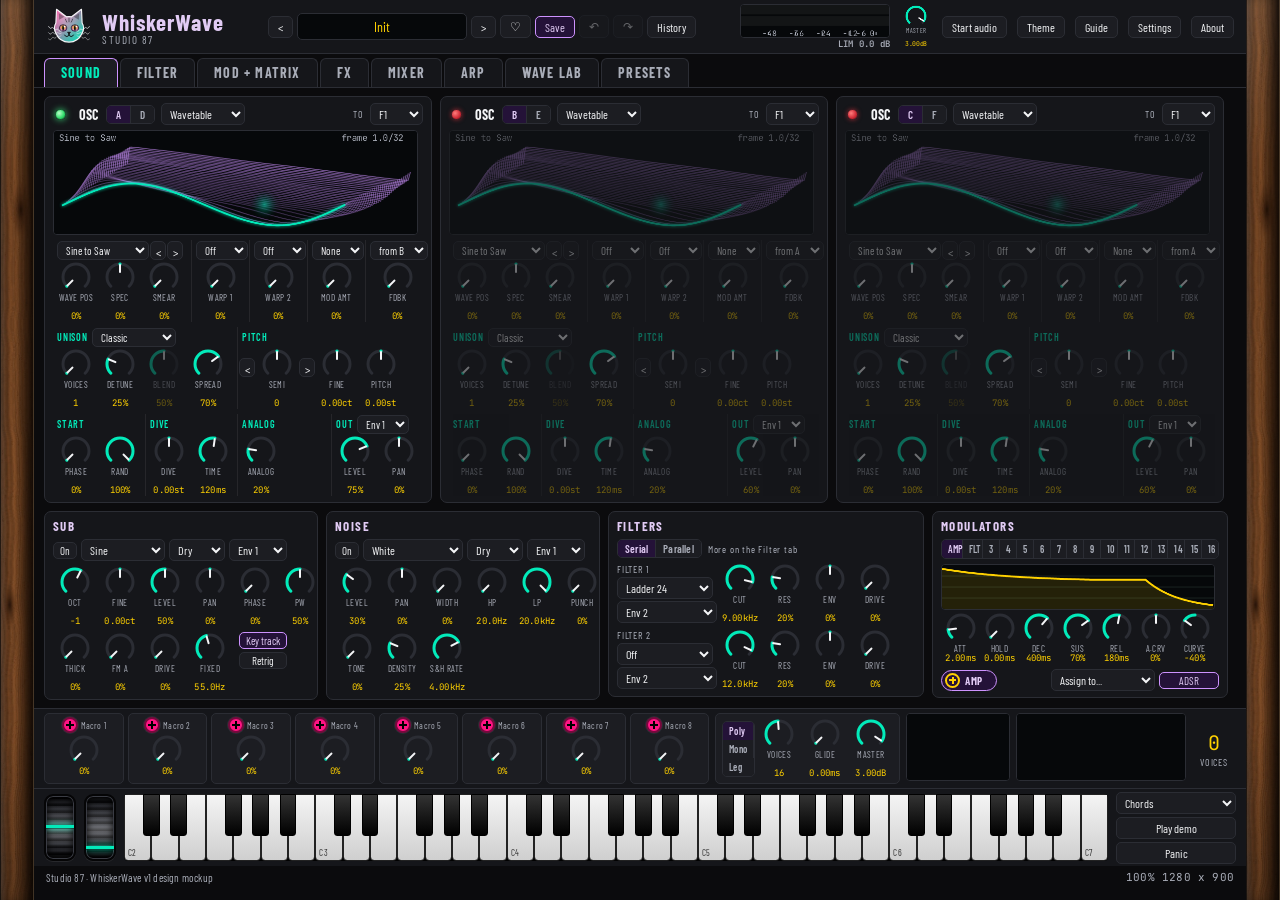
==== commit 649b62a2: "v1.9.9: popups sit inside the window between the wood cheeks, meters use the JPurrr SodaPop colours " ====
--- a/docs/mockup/index.html
+++ b/docs/mockup/index.html
@@ -318,9 +318,13 @@
 .plist .prow.on{border-color:var(--acc4);background:var(--selbg)}
 .plist .prow .pn1{font-size:14px}
 
+/* popups live inside the cat-ui window: between the wood cheeks, scaling with the window */
+#stage .dlg{position:absolute;left:34px;right:34px;top:0;bottom:0;inset:auto;left:34px;right:34px;top:0;bottom:0}
+#stage .dlg .pbox{max-width:96%!important}
+
 </style></head><body>
-<div id="viewport"><div id="stage"><div class="cheek"></div><div id="app"></div><div class="cheek"></div></div></div>
-<div id="tip"></div><div id="ghost"></div><div class="toast" id="toast"></div><div class="dlg" id="dlg"></div>
+<div id="viewport"><div id="stage"><div class="cheek"></div><div id="app"></div><div class="cheek"></div><div class="dlg" id="dlg"></div></div></div>
+<div id="tip"></div><div id="ghost"></div><div class="toast" id="toast"></div>
 <script>
 /* Whiskerwave DSP core, part 1: utils, FFT, parameter registry, wavetables.
    Pure JS. Wrapped in WWMAKE(G) so the same source runs in the page, the AudioWorklet and node tests.
@@ -2309,11 +2313,18 @@
 const DBMIN=-60,DBMAX=6;
 function dbpos(db){return clamp((db-DBMIN)/(DBMAX-DBMIN),0,1);}
 function toDb(x){return 20*Math.log10(Math.max(x,1e-6));}
+/* meter colours = JPurrr-8000 / cat-ui SodaPop: popOcean 398BC4 at the bottom, popSky 6CC9F5 at -34, periwinkle 774BF9 at -22, orchid A43DFF at -8, hotPink FF1383 from -1 dB up */
+const METER_STOPS=[[-60,'#398BC4'],[-34,'#6CC9F5'],[-22,'#774BF9'],[-8,'#A43DFF'],[-1,'#FF1383'],[6,'#FF1383']];
+function meterGrad(g,x0,y0,x1,y1){const gr=g.createLinearGradient(x0,y0,x1,y1);for(const [db,c] of METER_STOPS)gr.addColorStop(dbpos(db),c);return gr;}
+const peakCol=db=>db>=-1?'#FF1383':db>-12?'#A43DFF':'#6CC9F5';
 function drawMeter(c,l,r,vertical,pk){const g=c.g,W=c.W,H=c.H;g.clearRect(0,0,W,H);g.fillStyle=cssv('--disp');g.fillRect(0,0,W,H);
-  const zones=[[DBMIN,-12,cssv('--m1')],[-12,0,cssv('--m2')],[0,DBMAX,cssv('--m3')]];
-  const bars=[l,r];for(let i=0;i<2;i++){const db=toDb(bars[i]),p=dbpos(db);
-    for(const z of zones){const a=dbpos(z[0]),b=Math.min(p,dbpos(z[1]));if(b<=a)continue;g.fillStyle=z[2];
-      if(vertical){const bw=(W-14)/2-1,bx=14+i*(bw+2);g.fillRect(bx,H-b*H,bw,(b-a)*H);}else{const bh=(H-12)/2-1,by=i*(bh+2);g.fillRect(a*(W-0),by,(b-a)*W,bh);}}}
+  const hold=c._pk||(c._pk=[{v:DBMIN,t:0},{v:DBMIN,t:0}]),now=performance.now(),bars=[l,r];
+  for(let i=0;i<2;i++){const db=toDb(bars[i]),p=dbpos(db),pkk=hold[i];if(db>=pkk.v||now-pkk.t>1500){if(db>=pkk.v)pkk.t=now;pkk.v=db>=pkk.v?db:Math.max(db,pkk.v-.6);}
+    const pp=dbpos(pkk.v);
+    if(vertical){const bw=(W-14)/2-1,bx=14+i*(bw+2);g.fillStyle='rgba(255,255,255,.05)';g.fillRect(bx,0,bw,H);g.save();g.beginPath();g.rect(bx,H-p*H,bw,p*H);g.clip();g.fillStyle=meterGrad(g,0,H,0,0);g.fillRect(bx,0,bw,H);g.restore();
+      if(pkk.v>DBMIN+1){g.fillStyle=peakCol(pkk.v);g.fillRect(bx,Math.min(H-2,H-pp*H),bw,2);}}
+    else{const bh=(H-12)/2-1,by=i*(bh+2);g.fillStyle='rgba(255,255,255,.05)';g.fillRect(0,by,W,bh);g.save();g.beginPath();g.rect(0,by,p*W,bh);g.clip();g.fillStyle=meterGrad(g,0,0,W,0);g.fillRect(0,by,W,bh);g.restore();
+      if(pkk.v>DBMIN+1){g.fillStyle=peakCol(pkk.v);g.fillRect(Math.min(W-2,pp*W),by,2,bh);}}}
   g.fillStyle=cssv('--dim');g.font='8px JetBrains Mono,monospace';g.textAlign='left';
   for(const t of [-48,-36,-24,-12,-6,0]){const p=dbpos(t);if(vertical){g.fillRect(10,H-p*H,3,1);g.fillText(t,0,H-p*H+3);}else{g.fillRect(p*W,H-5,1,3);g.fillText(t,p*W-6,H-1);}}}
 /* ---------- view scale and handles ---------- */
@@ -2956,7 +2967,7 @@
     pg.append(strip);bind('bus.'+b+'.vol',()=>{const e=document.getElementById('vol_'+b);if(!e)return false;e.textContent=S.p['bus.'+b+'.vol'].toFixed(1)+' dB';if(b!=='mst'&&busSilent(b))send({t:'set',k:'bus.'+b+'.vol',v:-60});});refresh('bus.'+b+'.vol');}
   const info=panel('ROUTING',[h('span',{class:'cap',style:'white-space:normal;text-transform:none',text:'Each track can go to Master, to an FX bus, or into a later track (B, C or Sub+Noise), so you can build chains of tracks. Sends feed FX 1 and FX 2, which each have their own effect chain on the FX page. FX 1 can also feed FX 2. FX Out is one fader for all effect returns together, then it goes to Master. Send levels are post-fader.'}),
     h('span',{class:'cap',style:'white-space:normal;text-transform:none',text:'Oscillators go to a track with the To menu on the Sound page, and to filters with Route.'}),
-    h('span',{class:'cap',style:'white-space:normal;text-transform:none',text:'Meters show peak in dB: blue up to -12, purple up to 0, pink above 0 (clipping).'})],'width:200px');pg.append(info);
+    h('span',{class:'cap',style:'white-space:normal;text-transform:none',text:'Meters show level in dB with a peak marker: blue is low, purple is hot, pink from -1 dB up is close to clipping.'})],'width:200px');pg.append(info);
   animators.push({draw:()=>{if(S.page!=='mixer'||!S.V)return;for(const b in meterEls){const m=S.V.meter[b]||{l:0,r:0};drawMeter(meterEls[b],m.l,m.r,true);}}});return pg;}
 function sp0(key){return specOf(key);}
 /* ---------- arp ---------- */
@@ -3577,7 +3588,7 @@
 function buildApp(){const app=$('#app');
   const hdr=h('div',{id:'hdr'});hdr.innerHTML=LOGO;
   const limEl=h('div',{class:'limgr','data-tip':'Master limiter gain reduction in dB. Above about 3 dB the limiter is squashing hard, which can make bass sound gritty: turn Master down until this stays low.',text:'LIM 0.0 dB'});let limHold=0,limT=0;
-  const mm=cv(150,34);mm.dataset.tip='Master output level in dB. Blue is safe, purple is hot, pink is clipping.';
+  const mm=cv(150,34);mm.dataset.tip='Master output level in dB. Blue is low, purple is hot, pink from -1 dB up is close to clipping. The thin marker holds the recent peak.';
   hdr.append(h('div',null,[h('h1',{text:'WhiskerWave'}),h('small',{text:'STUDIO 87'})]),h('span',{class:'sp'}),
     h('div',{id:'presetbar'},[h('button',{class:'btn',text:'<','data-tip':'Previous preset.',onclick:()=>stepPreset(-1)}),h('div',{id:'pname','data-tip':'Click to open the preset browser.',text:S.name,onclick:()=>presetBrowser()}),h('button',{class:'btn',text:'>','data-tip':'Next preset.',onclick:()=>stepPreset(1)}),h('button',{class:'btn',id:'favbtn',text:'\u2661','data-tip':'Favorite this preset.',onclick:()=>toggleFav()}),h('button',{class:'btn on',text:'Save','data-tip':'Save the current sound as your own preset.',onclick:savePresetDialog}),h('button',{class:'btn',id:'undobtn','data-tip':'Undo the last change (Ctrl+Z).',text:'\u21B6',onclick:undo}),h('button',{class:'btn',id:'redobtn','data-tip':'Redo (Ctrl+Shift+Z or Ctrl+Y).',text:'\u21B7',onclick:redo}),h('button',{class:'btn',text:'History','data-tip':'List of your last steps. Click one to jump back to it.',onclick:histDialog})]),h('span',{class:'sp'}),
     h('div',{class:'col',style:'gap:1px;align-items:stretch'},[mm,limEl]),h('div',{style:'transform:scale(.72);margin:-10px -6px;transform-origin:center'},[knob('master',{sm:true,label:'Master'})]),h('button',{class:'btn pulse',id:'audiobtn',text:'Start audio','data-tip':'Browsers only allow sound after a click. Press to start the engine.',onclick:()=>startAudio()}),
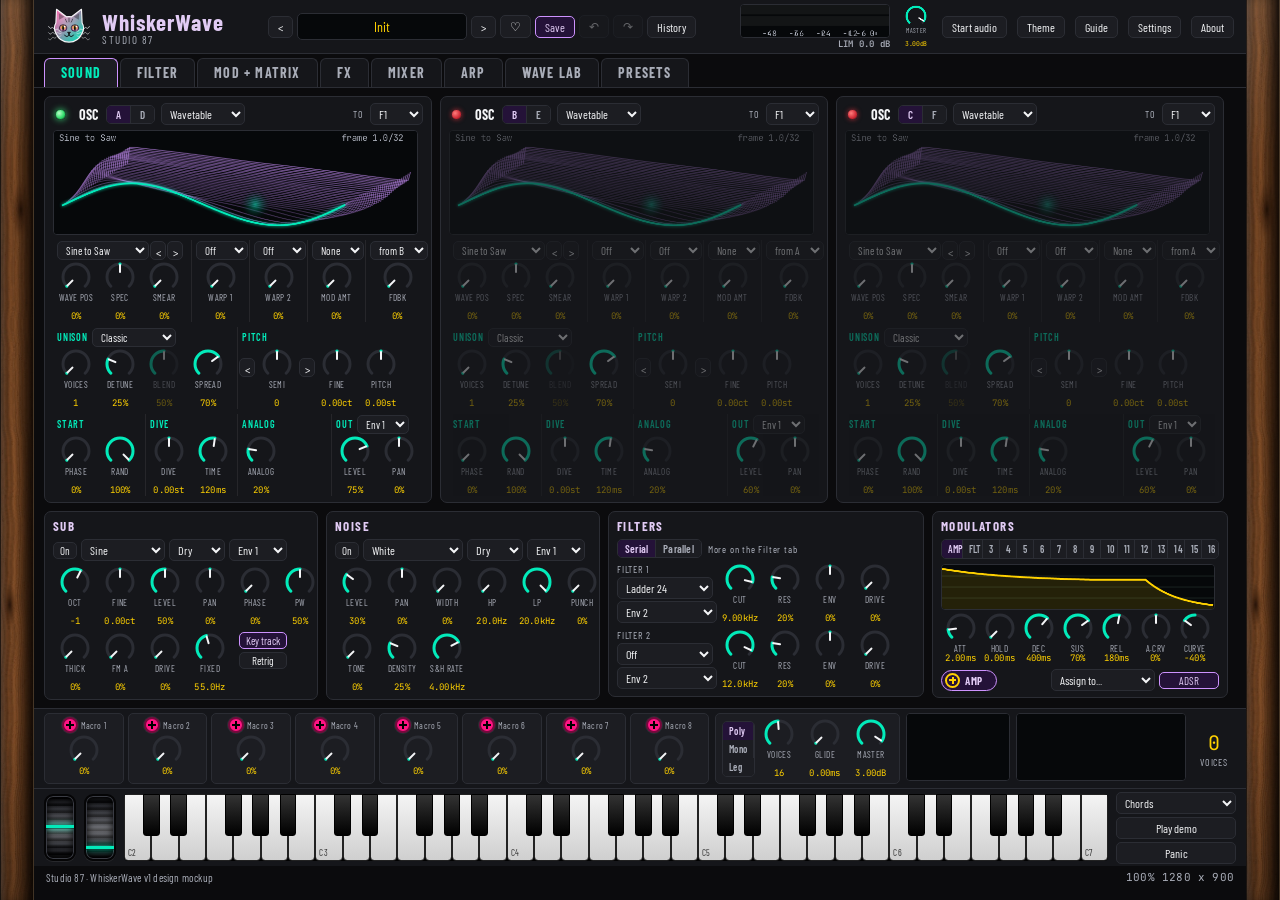
==== commit 46c11f6d: "v1.9.10: custom LFO shape is editable in every modulator slot, rewritten Hands up, Lead melody and H" ====
--- a/docs/mockup/index.html
+++ b/docs/mockup/index.html
@@ -321,6 +321,7 @@
 /* popups live inside the cat-ui window: between the wood cheeks, scaling with the window */
 #stage .dlg{position:absolute;left:34px;right:34px;top:0;bottom:0;inset:auto;left:34px;right:34px;top:0;bottom:0}
 #stage .dlg .pbox{max-width:96%!important}
+.ledwrap{position:relative;display:none}.ledwrap .ltl{position:absolute;right:3px;top:3px;background:rgba(0,0,0,.6);border-radius:4px;padding:1px}.ledwrap .ltl select{width:64px;font-size:10px;padding:0 2px}.ledwrap .ltl .btn{padding:0 5px}
 
 </style></head><body>
 <div id="viewport"><div id="stage"><div class="cheek"></div><div id="app"></div><div class="cheek"></div><div class="dlg" id="dlg"></div></div></div>
@@ -1050,7 +1051,7 @@
     // envelopes
     for(let i=0;i<16;i++){const e=this.env[i],k='e'+(i+1)+'.',md=pv[k+'mode']|0;
       if(md>=2&&i>0){const sy=pv[k+'lsy']|0;const rate=sy>0?pv.bpm/60/SYNCDIV[sy]:R(k+'lr');const sh=md===2?pv[k+'lsh']|0:G.RSHAPE[pv[k+'rsh']|0];
-        this.sv['e'+(i+1)]=(this.elfo[i].tick(dt,rate,sh,R(k+'lsm'),R(k+'lfd'),E.custom[0])+1)*.5;continue;} // LFO or random in a modulator slot: 0..1, restarts with the note
+        this.sv['e'+(i+1)]=(this.elfo[i].tick(dt,rate,sh,R(k+'lsm'),R(k+'lfd'),E.custom[3+i+1]||E.custom[0])+1)*.5;continue;} // LFO or random in a modulator slot: 0..1, restarts with the note
       this.sv['e'+(i+1)]=(md===1&&E.draw[i]&&E.draw[i].length>1)?e.drawTick(dt,pv[k+'sync']?60000/Math.max(20,pv.bpm||120)*G.ESYNCB[pv[k+'sync']|0]:R(k+'len'),pv[k+'loop']|0,R(k+'ls'),R(k+'le'),E.draw[i],R(k+'r'),R(k+'slew')):e.tick(dt,R(k+'a')*aef,R(k+'h'),R(k+'d')*aef,R(k+'s'),R(k+'r')*aef,R(k+'ca'),R(k+'c'));}
     // per-source envelopes
     const SK=['a','b','c','sub','nz','d','e','f'];
@@ -1954,7 +1955,7 @@
   constructor(sr){
     this.sr=sr;this.pv={};this.bn={};for(const k in PR){this.pv[k]=PR[k].d;this.bn[k]=toN(k,PR[k].d);}
     this.slots=[];this.fxSlots=[];this.gl=[0,0,0,0];this.glfo=[new Lfo(),new Lfo(),new Lfo(),new Lfo()];
-    this.custom=[0,1,2,3].map(()=>{const a=[];for(let i=0;i<32;i++)a.push(Math.sin(i/32*TAU));return a;});
+    this.custom=Array.from({length:20},(_, _i)=>_i).map(()=>{const a=[];for(let i=0;i<32;i++)a.push(Math.sin(i/32*TAU));return a;});
     this.draw=[];for(let j=0;j<16;j++)this.draw.push([]);for(let i=0;i<32;i++){for(let j=0;j<16;j++)if(j!==2&&j!==3)this.draw[j].push(Math.exp(-i/8));this.draw[2].push(Math.exp(-i/8));this.draw[3].push(i/31);}
     this.wheelT=0;this.bendT=0;this.atT=0;this.psm={};
     this.tab=[null,null,null,null,null,null];this.smp=[null,null,null,null,null,null];
@@ -2156,7 +2157,7 @@
 for(const k in PR)S.p[k]=PR[k].d;
 for(let i=0;i<16;i++){S.seq.on.push(1);S.seq.vel.push(1);S.seq.semi.push(0);S.seq.rat.push(1);}
 for(let i=0;i<32;i++){for(const j of [0,1,2,4,5,6,7])S.draw[j].push(Math.exp(-i/8));S.draw[3].push(i/31);}
-for(let j=0;j<4;j++){const a=[];for(let i=0;i<32;i++)a.push(Math.sin(i/32*Math.PI*2));S.custom.push(a);}
+for(let j=0;j<20;j++){const a=[];for(let i=0;i<32;i++)a.push(Math.sin(i/32*Math.PI*2));S.custom.push(a);} // 0-3 LFO 1-4, 4+n custom shape of modulator slot n (slots 2 to 16 use 5 to 19)
 function reindex(){S.idx={};const w=l=>{for(const n of l){S.idx[n.id]=n;if(n.bands)for(const b of n.bands)w(b);}};for(const k in S.chains)w(S.chains[k]);}
 reindex();
 /* ---------- specs ---------- */
@@ -2186,7 +2187,7 @@
 let eng=null,actx=null,vlocal=null;const queue=[];
 function send(m){if(eng)eng.post(m);}
 function syncAll(){send({t:'setm',p:S.p});sendSlots();sendChains();for(const o of [0,1,2,3,4,5]){const k='abcdef'[o],fr=S.frames[k];if(fr)send({t:'frames',o,name:S.tabs[k],frames:fr.map(f=>Array.from(f)),sw:S.p[k+'.sw'],sk:S.p[k+'.sk']});else send({t:'table',o,name:S.tabs[k],sw:S.p[k+'.sw'],sk:S.p[k+'.sk']});}
-  for(let i=0;i<16;i++)if(S.draw[i]&&S.draw[i].length)send({t:'draw',i,pts:S.draw[i]});for(let i=0;i<4;i++)send({t:'custom',i,pts:S.custom[i]});send({t:'seq',seq:S.seq});
+  for(let i=0;i<16;i++)if(S.draw[i]&&S.draw[i].length)send({t:'draw',i,pts:S.draw[i]});for(let i=0;i<20;i++)send({t:'custom',i,pts:S.custom[i]});send({t:'seq',seq:S.seq});
   if(S.samples)for(const o in S.samples)send({t:'sample',o:+o,d:S.samples[o].d,sr:S.samples[o].sr});}
 let startP=null;function startAudio(){if(!startP)startP=startAudio_();return startP;}
 async function startAudio_(){
@@ -2696,19 +2697,20 @@
   const row3=h('div',{class:'row envk',style:'align-items:center;gap:0'},[knob(pre+'lr',{sm:true,label:'Rate'}),knob(pre+'lph',{sm:true,label:'Phase'}),knob(pre+'lsm',{sm:true,label:'Smooth'}),knob(pre+'lfd',{sm:true,label:'Fade in'}),h('div',{class:'col',style:'gap:3px;margin-left:4px'},[ss(pre+'lsh',84),ss(pre+'lsy',84)])]);
   const row4=h('div',{class:'row envk',style:'align-items:center;gap:0'},[knob(pre+'lr',{sm:true,label:'Rate'}),knob(pre+'lsm',{sm:true,label:'Smooth'}),knob(pre+'lfd',{sm:true,label:'Fade in'}),h('div',{class:'col',style:'gap:3px;margin-left:4px'},[ss(pre+'rsh',84),ss(pre+'lsy',84)])]);
   lc.draw=()=>{const g=lc.g,W=lc.W,H=lc.H,md=S.p[pre+'mode'];g.clearRect(0,0,W,H);g.fillStyle=cssv('--disp');g.fillRect(0,0,W,H);g.strokeStyle=cssv('--grid');g.beginPath();g.moveTo(0,H/2);g.lineTo(W,H/2);g.stroke();g.beginPath();
-    if(md===2){for(let x=0;x<W;x++){const ph=(x/W*2+S.p[pre+'lph'])%1;const v=D.lfoShape(S.p[pre+'lsh'],ph,S.custom[0]||[0]);const y=H/2-v*(H/2-5);x?g.lineTo(x,y):g.moveTo(x,y);}}
+    if(md===2){for(let x=0;x<W;x++){const ph=(x/W*2+S.p[pre+'lph'])%1;const v=D.lfoShape(S.p[pre+'lsh'],ph,S.custom[3+i]||[0]);const y=H/2-v*(H/2-5);x?g.lineTo(x,y):g.moveTo(x,y);}}
     else{let sd=7+(S.p[pre+'rsh']|0)*13;const rn=()=>{sd=(sd*16807)%2147483647;return sd/2147483647*2-1;};let a=rn(),b=rn();const n=12,sm=S.p[pre+'rsh']!==0&&S.p[pre+'rsh']!==2&&S.p[pre+'rsh']!==3&&S.p[pre+'rsh']!==7;
       for(let x=0;x<W;x++){const q=x/W*n,f=q-Math.floor(q);if(x&&Math.floor(q)!==Math.floor((x-1)/W*n)){a=b;b=rn();}const v=sm?a+(b-a)*(f*f*(3-2*f)):(S.p[pre+'rsh']===7?(a>0?.9:-.9):a);const y=H/2-v*(H/2-5);x?g.lineTo(x,y):g.moveTo(x,y);}}
     g.strokeStyle=srcColor('e'+i);g.lineWidth=2;g.stroke();};
-  const upd=()=>{if(!alive(row1))return false;const md=draw?(S.p[pre+'mode']|0):0,m=md===1;c.style.display=md===0?'':'none';dcv.style.display=m?'':'none';lc.style.display=md>=2?'':'none';row1.style.display=md===0?'':'none';row2.style.display=m?'':'none';row3.style.display=md===2?'':'none';row4.style.display=md===3?'':'none';if(md>=2)lc.draw();};
-  ['lsh','lph','rsh'].forEach(x=>bind(pre+x,()=>{if(!alive(lc))return false;if(lc.style.display!=='none')lc.draw();}));
+  const CI=3+i,led=envEditor(CI,274,bank?46:48,false,'l');led.style.display='none';const ltools=h('div',{class:'row ltl',style:'gap:3px;align-items:center;display:none'},envTools(CI,false,'l'+CI).filter((x,j)=>j===1).concat([h('button',{class:'btn sm',text:'Big',onclick:()=>lfoBigDialog(CI)})]));const lw=h('div',{class:'ledwrap'},[led,ltools]);animators.push({draw:()=>{if(led.offsetParent)led.draw();}});
+  const upd=()=>{if(!alive(row1))return false;const md=draw?(S.p[pre+'mode']|0):0,m=md===1;c.style.display=md===0?'':'none';dcv.style.display=m?'':'none';const cu=md===2&&(S.p[pre+'lsh']|0)===7;lc.style.display=(md>=2&&!cu)?'':'none';led.style.display=cu?'':'none';ltools.style.display=cu?'flex':'none';lw.style.display=cu?'block':'none';row1.style.display=md===0?'':'none';row2.style.display=m?'':'none';row3.style.display=md===2?'':'none';row4.style.display=md===3?'':'none';if(md>=2)lc.draw();};
+  ['lsh','lph','rsh'].forEach(x=>bind(pre+x,()=>{if(!alive(lc))return false;if(lc.style.display!=='none')lc.draw();upd();}));
   if(draw)bind(pre+'mode',upd);
   const ROLE=i===1?'Main amp envelope, shapes the volume of every source by default (ADSR or Draw)':i===2?'Filter envelope, raise Env on a filter to use it':'Free modulator: ADSR, drawn shape, LFO or random';
   const modeSeg=draw?seg(pre+'mode',{short:['ADSR','Draw']}):null;if(modeSeg)modeSeg.classList.add('tight');
   const header=bank?null:h('div',{class:'row',style:'align-items:center'},[src('e'+i),h('span',{class:'sp'}),draw?seg(pre+'mode',{short:['ADSR','Draw']}):null]);
   c.draw=()=>{const live=S.V&&S.V.env?S.V.env[i-1]:undefined;drawEnv(c,envOf(pre),live);};
   animators.push({draw:()=>{if(S.page!==(bank?'sound':'mod')||!c.offsetParent&&!dcv.offsetParent)return;c.draw();dcv.draw();}});upd();
-  const out=[header,c,dcv,lc,row1,row2,row3,row4].filter(Boolean);out.modeSeg=modeSeg;out.role=ROLE;return out;}
+  const out=[header,c,dcv,lc,lw,row1,row2,row3,row4].filter(Boolean);out.modeSeg=modeSeg;out.role=ROLE;return out;}
 function envPanel(i){return panel('ENVELOPE '+i,envBody(i),'width:292px');}
 const MODTYPE=['ADSR','Draw','LFO','LFO'];
 function envBank(){let cur=1;const N=16;const parts=[];for(let i=1;i<=N;i++)parts.push(envBody(i,true));const bodies=parts.map((p,i)=>h('div',{class:'col',style:'gap:2px;display:'+(i===0?'':'none')},p));
@@ -3207,6 +3209,8 @@
 
 /* demos built from the private notes repo melody grids (original patterns). Octaves checked against the frequency map: bass notes folded up so nothing is below E1 (41 Hz), leads start above about D3 */
 const GRIDDEMOS=[{"n":"Trance anthem","bpm":138,"len":64,"pre":"Trance Mainliner","ev":[[0,[73],3,0.92],[3,[69],2,0.76],[5,[71],2,0.76],[7,[73],3,0.76],[10,[76],2,0.76],[12,[73],2,0.92],[14,[71],1,0.76],[15,[69],1,0.76],[16,[74],3,0.92],[19,[69],2,0.76],[21,[71],2,0.76],[23,[74],3,0.76],[26,[78],2,0.76],[28,[76],2,0.92],[30,[74],2,0.76],[32,[76],3,0.92],[35,[73],2,0.76],[37,[74],2,0.76],[39,[76],3,0.76],[42,[81],2,0.76],[44,[80],2,0.92],[46,[78],1,0.76],[47,[76],1,0.76],[48,[80],3,0.92],[51,[76],2,0.76],[53,[78],2,0.76],[55,[80],3,0.76],[58,[76],2,0.76],[60,[71],2,0.92],[62,[73],1,0.76],[63,[74],1,0.76]]},{"n":"Pedal tone trance","bpm":138,"len":64,"pre":"Anthem Stack","ev":[[0,[69],1,0.92],[2,[76],1,0.76],[4,[69],1,0.92],[6,[76],1,0.76],[7,[71],1,0.76],[9,[76],1,0.76],[11,[72],1,0.76],[13,[76],1,0.76],[14,[71],1,0.76],[16,[71],1,0.92],[18,[76],1,0.76],[20,[71],1,0.92],[22,[76],1,0.76],[23,[72],1,0.76],[25,[76],1,0.76],[27,[74],1,0.76],[29,[76],1,0.76],[30,[72],1,0.76],[32,[72],1,0.92],[34,[81],1,0.76],[36,[72],1,0.92],[38,[81],1,0.76],[39,[74],1,0.76],[41,[81],1,0.76],[43,[76],1,0.76],[45,[81],1,0.76],[46,[79],1,0.76],[48,[67],1,0.92],[49,[79],1,0.76],[51,[64],1,0.76],[52,[76],1,0.92],[54,[60],1,0.76],[55,[72],1,0.76],[57,[62],1,0.76],[58,[74],1,0.76],[60,[64],1,0.92],[61,[76],1,0.76],[62,[79],1,0.76],[63,[81],1,0.76]]},{"n":"Gate arp","bpm":138,"len":64,"pre":"Trance Arp","ev":[[0,[62],1,0.92],[1,[69],1,0.76],[2,[65],1,0.76],[3,[74],1,0.76],[4,[69],1,0.92],[5,[65],1,0.76],[6,[76],1,0.76],[7,[69],1,0.76],[8,[65],1,0.92],[9,[74],1,0.76],[10,[69],1,0.76],[11,[65],1,0.76],[12,[72],1,0.92],[13,[69],1,0.76],[14,[74],1,0.76],[15,[69],1,0.76],[16,[58],1,0.92],[17,[65],1,0.76],[18,[62],1,0.76],[19,[74],1,0.76],[20,[65],1,0.92],[21,[62],1,0.76],[22,[72],1,0.76],[23,[65],1,0.76],[24,[62],1,0.92],[25,[70],1,0.76],[26,[65],1,0.76],[27,[62],1,0.76],[28,[69],1,0.92],[29,[65],1,0.76],[30,[70],1,0.76],[31,[65],1,0.76],[32,[60],1,0.92],[33,[67],1,0.76],[34,[64],1,0.76],[35,[76],1,0.76],[36,[67],1,0.92],[37,[64],1,0.76],[38,[74],1,0.76],[39,[67],1,0.76],[40,[64],1,0.92],[41,[72],1,0.76],[42,[67],1,0.76],[43,[64],1,0.76],[44,[71],1,0.92],[45,[67],1,0.76],[46,[72],1,0.76],[47,[67],1,0.76],[48,[57],1,0.92],[49,[64],1,0.76],[50,[60],1,0.76],[51,[72],1,0.76],[52,[64],1,0.92],[53,[60],1,0.76],[54,[71],1,0.76],[55,[64],1,0.76],[56,[60],1,0.92],[57,[69],1,0.76],[58,[64],1,0.76],[59,[60],1,0.76],[60,[67],1,0.92],[61,[69],1,0.76],[62,[71],1,0.76],[63,[72],1,0.76]]},{"n":"Melodic techno arp","bpm":126,"len":32,"pre":"Pulse Sweep Arp","ev":[[0,[62],1,0.92],[1,[65],1,0.76],[2,[69],1,0.76],[3,[62],1,0.76],[4,[65],1,0.92],[5,[69],1,0.76],[6,[62],1,0.76],[7,[65],1,0.76],[8,[69],1,0.92],[9,[74],1,0.76],[10,[69],1,0.76],[11,[65],1,0.76],[12,[64],1,0.92],[13,[65],1,0.76],[14,[69],1,0.76],[15,[72],1,0.76],[16,[58],1,0.92],[17,[62],1,0.76],[18,[67],1,0.76],[19,[58],1,0.76],[20,[62],1,0.92],[21,[67],1,0.76],[22,[58],1,0.76],[23,[62],1,0.76],[24,[67],1,0.92],[25,[70],1,0.76],[26,[67],1,0.76],[27,[62],1,0.76],[28,[60],1,0.92],[29,[62],1,0.76],[30,[65],1,0.76],[31,[69],1,0.76]]},{"n":"Cinematic breakdown","bpm":138,"len":64,"pre":"Uplifting Lead","ev":[[0,[74],3,0.92],[3,[70],3,0.76],[6,[67],2,0.76],[8,[70],2,0.92],[10,[74],2,0.76],[12,[79],2,0.92],[14,[77],1,0.76],[15,[74],1,0.76],[16,[72],3,0.92],[19,[69],3,0.76],[22,[65],2,0.76],[24,[69],2,0.92],[26,[72],2,0.76],[28,[77],2,0.92],[30,[75],1,0.76],[31,[74],1,0.76],[32,[81],3,0.92],[35,[79],3,0.76],[38,[74],2,0.76],[40,[70],2,0.92],[42,[74],2,0.76],[44,[82],2,0.92],[46,[81],1,0.76],[47,[79],1,0.76],[48,[77],3,0.92],[51,[74],2,0.76],[53,[75],1,0.76],[54,[74],2,0.76],[56,[72],2,0.92],[58,[69],2,0.76],[60,[70],2,0.92],[62,[72],1,0.76],[63,[74],1,0.76]]},{"n":"JP pluck anthem","bpm":138,"len":64,"pre":"Pluck to Lead","ev":[[0,[74],1,0.92],[3,[70],1,0.76],[6,[67],1,0.76],[8,[74],1,0.92],[11,[77],1,0.76],[14,[74],1,0.76],[16,[75],1,0.92],[19,[70],1,0.76],[22,[67],1,0.76],[24,[75],1,0.92],[27,[79],1,0.76],[30,[77],1,0.76],[31,[75],1,0.76],[32,[77],1,0.92],[35,[74],1,0.76],[38,[70],1,0.76],[40,[77],1,0.92],[43,[82],1,0.76],[46,[81],1,0.76],[47,[79],1,0.76],[48,[81],2,0.92],[51,[77],1,0.76],[54,[72],1,0.76],[56,[74],1,0.92],[58,[77],1,0.76],[60,[79],1,0.92],[62,[77],1,0.76],[63,[74],1,0.76]]},{"n":"Future lead","bpm":150,"len":64,"pre":"Detune Super Lead","ev":[[0,[79],3,0.92],[3,[75],3,0.76],[6,[72],2,0.76],[8,[74],2,0.92],[10,[75],2,0.76],[12,[79],2,0.92],[14,[77],1,0.76],[15,[75],1,0.76],[16,[77],3,0.92],[19,[74],3,0.76],[22,[70],2,0.76],[24,[72],2,0.92],[26,[74],2,0.76],[28,[77],2,0.92],[30,[79],1,0.76],[31,[80],1,0.76],[32,[82],3,0.92],[35,[79],3,0.76],[38,[75],2,0.76],[40,[77],2,0.92],[42,[79],2,0.76],[44,[84],2,0.92],[46,[82],1,0.76],[47,[79],1,0.76],[48,[77],3,0.92],[51,[74],2,0.76],[53,[75],1,0.76],[54,[74],2,0.76],[56,[70],2,0.92],[58,[72],2,0.76],[60,[74],2,0.92],[62,[75],1,0.76],[63,[77],1,0.76]]},{"n":"J-pop anthem","bpm":190,"len":64,"pre":"Hands Up Bright","ev":[[0,[76],1,0.92],[2,[79],1,0.76],[3,[81],2,0.76],[5,[79],1,0.76],[7,[76],1,0.76],[9,[72],1,0.76],[10,[74],1,0.76],[12,[76],1,0.92],[14,[79],1,0.76],[15,[81],1,0.76],[16,[83],2,0.92],[19,[81],1,0.76],[21,[79],1,0.76],[23,[76],2,0.76],[25,[74],1,0.76],[26,[72],1,0.76],[28,[74],2,0.92],[30,[76],2,0.76],[32,[79],1,0.92],[34,[81],1,0.76],[35,[83],2,0.76],[37,[86],1,0.76],[39,[84],2,0.76],[41,[83],1,0.76],[42,[81],1,0.76],[44,[79],2,0.92],[46,[76],1,0.76],[47,[79],1,0.76],[48,[81],2,0.92],[50,[79],1,0.76],[51,[76],1,0.76],[53,[72],1,0.76],[54,[74],1,0.76],[55,[76],1,0.76],[56,[79],1,0.92],[57,[81],1,0.76],[58,[83],1,0.76],[59,[84],1,0.76],[60,[83],1,0.92],[61,[81],1,0.76],[62,[79],1,0.76],[63,[76],1,0.76]]},{"n":"Rave piano hook","bpm":170,"len":64,"pre":"Piano House Stab","ev":[[0,[76],1,0.92],[2,[76],1,0.76],[3,[72],1,0.76],[5,[69],1,0.76],[7,[76],1,0.76],[9,[74],1,0.76],[10,[72],1,0.76],[12,[71],1,0.92],[14,[72],1,0.76],[15,[74],1,0.76],[16,[76],1,0.92],[18,[76],1,0.76],[19,[72],1,0.76],[21,[69],1,0.76],[23,[77],1,0.76],[25,[76],1,0.76],[26,[74],1,0.76],[28,[72],1,0.92],[30,[69],1,0.76],[31,[71],1,0.76],[32,[79],1,0.92],[34,[79],1,0.76],[35,[76],1,0.76],[37,[72],1,0.76],[39,[81],1,0.76],[41,[79],1,0.76],[42,[76],1,0.76],[44,[74],1,0.92],[46,[72],1,0.76],[47,[76],1,0.76],[48,[74],1,0.92],[49,[86],1,0.76],[51,[71],1,0.76],[52,[83],1,0.92],[54,[67],1,0.76],[55,[79],1,0.76],[57,[69],1,0.76],[58,[71],1,0.76],[59,[72],1,0.76],[60,[74],1,0.92],[61,[76],1,0.76],[62,[77],1,0.76],[63,[79],1,0.76]]},{"n":"Happy hardcore lead","bpm":170,"len":64,"pre":"Happy Hardcore Lead","ev":[[0,[73],1,0.92],[2,[76],1,0.76],[3,[78],1,0.76],[5,[76],1,0.76],[7,[73],1,0.76],[9,[71],1,0.76],[10,[69],1,0.76],[12,[71],1,0.92],[14,[73],1,0.76],[15,[76],1,0.76],[16,[78],1,0.92],[18,[76],1,0.76],[19,[78],1,0.76],[21,[81],1,0.76],[23,[78],1,0.76],[25,[76],1,0.76],[26,[73],1,0.76],[28,[71],1,0.92],[30,[73],1,0.76],[31,[76],1,0.76],[32,[81],2,0.92],[35,[80],1,0.76],[36,[81],1,0.92],[37,[83],1,0.76],[39,[81],1,0.76],[41,[78],1,0.76],[42,[76],1,0.76],[44,[73],1,0.92],[45,[76],1,0.76],[46,[78],1,0.76],[47,[81],1,0.76],[48,[83],1,0.92],[49,[71],1,0.76],[51,[80],1,0.76],[52,[68],1,0.92],[54,[76],1,0.76],[55,[64],1,0.76],[57,[78],1,0.76],[58,[80],1,0.76],[59,[81],1,0.76],[60,[83],1,0.92],[61,[81],1,0.76],[62,[80],1,0.76],[63,[76],1,0.76]]},{"n":"UK hardcore stadium","bpm":170,"len":64,"pre":"Hoover Rave","ev":[[0,[69],1,0.92],[2,[74],1,0.76],[3,[77],2,0.76],[5,[76],1,0.76],[7,[74],1,0.76],[9,[72],1,0.76],[10,[69],1,0.76],[12,[72],1,0.92],[14,[74],1,0.76],[15,[77],1,0.76],[16,[79],2,0.92],[19,[77],1,0.76],[21,[74],1,0.76],[23,[70],1,0.76],[25,[72],1,0.76],[26,[74],1,0.76],[28,[77],1,0.92],[30,[79],1,0.76],[31,[81],1,0.76],[32,[84],3,0.92],[35,[81],1,0.76],[37,[79],1,0.76],[39,[77],1,0.76],[41,[74],1,0.76],[42,[72],1,0.76],[44,[77],1,0.92],[45,[79],1,0.76],[46,[81],1,0.76],[47,[82],1,0.76],[48,[79],2,0.92],[51,[76],1,0.76],[53,[72],1,0.76],[55,[74],1,0.76],[57,[76],1,0.76],[58,[77],1,0.76],[59,[79],1,0.76],[60,[81],1,0.92],[61,[79],1,0.76],[62,[76],1,0.76],[63,[72],1,0.76]]},{"n":"Euphoric hardstyle","bpm":150,"len":64,"pre":"Euphoric Lead","ev":[[0,[73],2,0.92],[2,[76],1,0.76],[3,[78],2,0.76],[5,[76],1,0.76],[6,[73],2,0.76],[8,[71],2,0.92],[10,[73],2,0.76],[12,[69],2,0.92],[14,[71],1,0.76],[15,[73],1,0.76],[16,[74],2,0.92],[18,[78],1,0.76],[19,[81],2,0.76],[21,[78],1,0.76],[22,[76],2,0.76],[24,[74],2,0.92],[26,[76],2,0.76],[28,[78],2,0.92],[30,[80],1,0.76],[31,[81],1,0.76],[32,[85],2,0.92],[34,[83],1,0.76],[35,[81],2,0.76],[37,[80],1,0.76],[38,[81],2,0.76],[40,[76],2,0.92],[42,[78],2,0.76],[44,[81],2,0.92],[46,[83],1,0.76],[47,[85],1,0.76],[48,[83],3,0.92],[51,[80],2,0.76],[53,[76],2,0.76],[55,[78],2,0.76],[57,[80],1,0.76],[58,[81],1,0.76],[59,[80],1,0.76],[60,[78],1,0.92],[61,[76],1,0.76],[62,[74],1,0.76],[63,[73],1,0.76]]},{"n":"Hardstyle screech","bpm":150,"len":32,"pre":"Hardstyle Screech","ev":[[2,[41],2,0.76],[6,[41],1,0.76],[7,[42],1,0.76],[10,[41],2,0.76],[13,[48],2,0.76],[15,[49],1,0.76],[18,[41],2,0.76],[22,[44],1,0.76],[23,[42],1,0.76],[26,[41],2,0.76],[28,[39],1,0.92],[29,[41],1,0.76],[30,[42],1,0.76],[31,[41],1,0.76]]},{"n":"Hard house hoover","bpm":145,"len":32,"pre":"Hoover Rave","ev":[[0,[55],2,0.92],[3,[58],2,0.76],[5,[60],1,0.76],[6,[62],2,0.76],[9,[65],2,0.76],[11,[62],1,0.76],[12,[60],1,0.92],[13,[58],1,0.76],[14,[55],1,0.76],[15,[53],1,0.76],[16,[55],2,0.92],[19,[58],2,0.76],[21,[60],1,0.76],[22,[62],2,0.76],[25,[67],2,0.76],[27,[65],1,0.76],[28,[62],1,0.92],[29,[60],1,0.76],[30,[58],1,0.76],[31,[55],1,0.76]]},{"n":"Octave bounce bass","bpm":138,"len":64,"pre":"Trance Gate Bass","ev":[[1,[30],1,0.76],[2,[42],1,0.76],[3,[30],1,0.76],[5,[30],1,0.76],[6,[37],1,0.76],[7,[42],1,0.76],[9,[30],1,0.76],[10,[42],1,0.76],[11,[30],1,0.76],[13,[40],1,0.76],[14,[42],1,0.76],[15,[45],1,0.76],[17,[38],1,0.76],[18,[38],1,0.76],[19,[38],1,0.76],[21,[38],1,0.76],[22,[33],1,0.76],[23,[38],1,0.76],[25,[38],1,0.76],[26,[38],1,0.76],[27,[38],1,0.76],[29,[37],1,0.76],[30,[38],1,0.76],[31,[40],1,0.76],[33,[33],1,0.76],[34,[45],1,0.76],[35,[33],1,0.76],[37,[33],1,0.76],[38,[40],1,0.76],[39,[45],1,0.76],[41,[33],1,0.76],[42,[45],1,0.76],[43,[33],1,0.76],[45,[44],1,0.76],[46,[45],1,0.76],[47,[47],1,0.76],[49,[28],1,0.76],[50,[40],1,0.76],[51,[28],1,0.76],[53,[28],1,0.76],[54,[35],1,0.76],[55,[40],1,0.76],[57,[28],1,0.76],[58,[40],1,0.76],[59,[35],1,0.76],[60,[28],1,0.92],[61,[32],1,0.76],[62,[35],1,0.76],[63,[40],1,0.76]]},{"n":"Offbeat bass","bpm":170,"len":64,"pre":"Hardstyle Rumble","ev":[[2,[30],2,0.76],[6,[30],2,0.76],[10,[30],2,0.76],[14,[42],1,0.76],[15,[40],1,0.76],[18,[38],2,0.76],[22,[38],2,0.76],[26,[38],2,0.76],[30,[38],1,0.76],[31,[37],1,0.76],[34,[33],2,0.76],[38,[33],2,0.76],[42,[33],2,0.76],[46,[45],1,0.76],[47,[44],1,0.76],[50,[28],2,0.76],[54,[28],2,0.76],[58,[28],1,0.76],[59,[30],1,0.76],[60,[32],1,0.92],[61,[33],1,0.76],[62,[35],1,0.76],[63,[37],1,0.76]]},{"n":"Psy rolling bass","bpm":145,"len":32,"pre":"Trance Gate Bass","ev":[[1,[30],1,0.76],[2,[30],1,0.76],[3,[30],1,0.76],[5,[30],1,0.76],[6,[30],1,0.76],[7,[30],1,0.76],[9,[30],1,0.76],[10,[30],1,0.76],[11,[30],1,0.76],[13,[31],1,0.76],[14,[30],1,0.76],[15,[28],1,0.76],[17,[30],1,0.76],[18,[30],1,0.76],[19,[30],1,0.76],[21,[30],1,0.76],[22,[30],1,0.76],[23,[30],1,0.76],[25,[34],1,0.76],[26,[34],1,0.76],[27,[35],1,0.76],[29,[37],1,0.76],[30,[31],1,0.76],[31,[30],1,0.76]]},{"n":"DnB reese","bpm":174,"len":16,"pre":"Reese Bass","ev":[[0,[29],3,0.92],[3,[32],3,0.76],[6,[34],2,0.76],[8,[36],2,0.92],[10,[29],2,0.76],[12,[39],2,0.92],[14,[37],2,0.76]]},{"n":"Cyberpunk reese","bpm":100,"len":16,"pre":"Neuro Growl","ev":[[0,[28],3,0.92],[3,[29],1,0.76],[4,[28],3,0.92],[7,[31],1,0.76],[8,[28],3,0.92],[11,[34],1,0.76],[12,[33],2,0.92],[14,[29],1,0.76],[15,[28],1,0.76]]},{"n":"Acid line F","bpm":132,"len":16,"pre":"Acid Squelch","ev":[[0,[41],1,0.92],[1,[53],1,0.76],[2,[41],1,0.76],[3,[42],1,0.76],[4,[48],1,0.92],[6,[41],1,0.76],[7,[44],1,0.76],[8,[53],1,0.92],[9,[51],1,0.76],[10,[48],1,0.76],[11,[42],1,0.76],[12,[41],1,0.92],[13,[53],1,0.76],[14,[51],1,0.76],[15,[48],1,0.76]]},{"n":"Acid trance","bpm":138,"len":32,"pre":"Acid Bass","ev":[[0,[38],1,0.92],[1,[50],1,0.76],[2,[45],1,0.76],[3,[41],1,0.76],[4,[50],1,0.92],[5,[45],1,0.76],[6,[41],1,0.76],[7,[38],1,0.76],[8,[52],1,0.92],[9,[50],1,0.76],[10,[45],1,0.76],[11,[41],1,0.76],[12,[48],1,0.92],[13,[45],1,0.76],[14,[50],1,0.76],[15,[53],1,0.76],[16,[34],1,0.92],[17,[46],1,0.76],[18,[41],1,0.76],[19,[38],1,0.76],[20,[46],1,0.92],[21,[41],1,0.76],[22,[38],1,0.76],[23,[34],1,0.76],[24,[48],1,0.92],[25,[46],1,0.76],[26,[41],1,0.76],[27,[38],1,0.76],[28,[45],1,0.92],[29,[41],1,0.76],[30,[46],1,0.76],[31,[50],1,0.76]]},{"n":"Synthwave bass","bpm":112,"len":16,"pre":"Sequence Bass Arp","ev":[[0,[38],1,0.92],[1,[38],1,0.76],[2,[38],1,0.76],[3,[38],1,0.76],[4,[38],1,0.92],[5,[38],1,0.76],[6,[38],1,0.76],[7,[38],1,0.76],[8,[34],1,0.92],[9,[34],1,0.76],[10,[34],1,0.76],[11,[34],1,0.76],[12,[36],1,0.92],[13,[36],1,0.76],[14,[36],1,0.76],[15,[36],1,0.76]]},{"n":"Synthwave brass","bpm":112,"len":16,"pre":"Synthwave Lead","ev":[[0,[69],6,0.92],[6,[67],1,0.76],[7,[65],1,0.76],[8,[64],4,0.92],[12,[62],2,0.92],[14,[64],1,0.76],[15,[65],1,0.76]]}];
+/* hand written 8 bar leads (A A' B A'' shape, call and response, chord tones on strong beats, pickups into the next bar); chords from the repo progression notes */
+const LEADDEMOS={"Hands up lead":{"n":"Hands up lead","bpm":142,"len":128,"pre":"Hands Up Hyper Saw","ev":[[0,[65,77],1,0.95],[2,[69,81],1,0.78],[3,[69,81],1,0.78],[6,[67,79],1,0.78],[8,[65,77],1,0.95],[10,[69,81],1,0.78],[11,[72,84],2,0.95],[14,[69,81],1,0.78],[16,[67,79],1,0.95],[18,[64,76],1,0.78],[19,[64,76],1,0.78],[22,[62,74],1,0.78],[24,[60,72],1,0.95],[26,[64,76],1,0.78],[27,[62,74],1,0.95],[30,[60,72],1,0.78],[32,[62,74],1,0.95],[34,[67,79],1,0.78],[35,[71,83],1,0.78],[38,[71,83],1,0.78],[40,[67,79],1,0.95],[42,[69,81],1,0.78],[43,[71,83],2,0.95],[46,[67,79],1,0.78],[48,[64,76],1,0.95],[50,[60,72],1,0.78],[51,[64,76],1,0.78],[54,[69,81],1,0.78],[56,[69,81],1,0.95],[58,[67,79],1,0.78],[59,[64,76],1,0.95],[63,[64,76],1,0.78],[64,[65,77],1,0.95],[66,[69,81],1,0.78],[67,[69,81],1,0.78],[70,[67,79],1,0.78],[72,[65,77],1,0.95],[74,[69,81],1,0.78],[75,[72,84],2,0.95],[78,[69,81],1,0.78],[80,[67,79],1,0.95],[82,[64,76],1,0.78],[83,[67,79],1,0.78],[86,[72,84],1,0.78],[88,[67,79],1,0.95],[90,[64,76],1,0.78],[91,[67,79],1,0.95],[94,[62,74],1,0.78],[96,[62,74],1,0.95],[98,[67,79],1,0.78],[99,[71,83],1,0.78],[102,[74,86],1,0.78],[104,[71,83],1,0.95],[106,[74,86],1,0.78],[107,[71,83],2,0.95],[110,[67,79],1,0.78],[112,[64,76],1,0.95],[114,[69,81],1,0.78],[115,[72,84],1,0.78],[118,[69,81],1,0.78],[120,[60,72],1,0.95],[121,[64,76],1,0.78],[122,[67,79],1,0.78],[123,[69,81],1,0.95],[124,[72,84],4,0.78]]},"Lead melody":{"n":"Lead melody","bpm":138,"len":128,"pre":"Uplifting Lead","ev":[[2,[76],2,0.92],[4,[76],2,0.74],[6,[76],2,0.92],[9,[69],1,0.74],[10,[71],1,0.74],[11,[72],2,0.74],[13,[74],2,0.74],[16,[76],2,0.74],[18,[76],2,0.92],[20,[74],2,0.74],[22,[72],2,0.92],[24,[71],2,0.74],[26,[69],2,0.74],[29,[71],1,0.74],[30,[72],2,0.92],[32,[67],2,0.74],[36,[79],2,0.74],[38,[79],2,0.92],[41,[77],1,0.74],[42,[76],1,0.74],[43,[74],2,0.74],[45,[76],2,0.74],[48,[77],2,0.74],[50,[76],2,0.92],[52,[74],2,0.74],[54,[71],2,0.92],[56,[67],2,0.74],[58,[71],2,0.74],[60,[72],2,0.74],[62,[74],2,0.92],[64,[76],2,0.74],[66,[81],4,0.92],[70,[79],2,0.92],[72,[76],2,0.74],[74,[72],1,0.74],[75,[74],1,0.74],[76,[76],4,0.74],[80,[84],2,0.74],[82,[81],2,0.92],[84,[77],2,0.74],[86,[81],2,0.92],[88,[79],2,0.74],[90,[77],2,0.74],[92,[76],2,0.74],[94,[77],2,0.92],[96,[79],4,0.74],[100,[76],2,0.74],[102,[79],2,0.92],[104,[84],4,0.74],[108,[83],2,0.74],[110,[79],2,0.92],[112,[86],2,0.74],[114,[83],2,0.92],[116,[79],2,0.74],[118,[83],2,0.92],[120,[86],2,0.74],[122,[84],2,0.74],[124,[83],2,0.74],[126,[79],2,0.92]]},"Hardstyle lead":{"n":"Hardstyle lead","bpm":150,"len":128,"pre":"Rawstyle Square Lead","ev":[[0,[72],5,0.97],[5,[70],1,0.82],[6,[72],2,0.82],[8,[77],6,0.97],[14,[72],2,0.82],[16,[73],5,0.97],[21,[72],1,0.82],[22,[73],2,0.82],[24,[80],6,0.97],[30,[77],2,0.82],[32,[75],5,0.97],[37,[73],1,0.82],[38,[75],2,0.82],[40,[80],6,0.97],[46,[79],2,0.82],[48,[79],2,0.97],[50,[76],2,0.82],[52,[72],2,0.82],[54,[76],2,0.82],[56,[79],4,0.97],[60,[77],2,0.82],[62,[76],2,0.82],[64,[77],6,0.97],[70,[79],2,0.82],[72,[80],4,0.97],[76,[79],2,0.82],[78,[77],2,0.82],[80,[77],6,0.97],[86,[73],2,0.82],[88,[77],4,0.97],[92,[80],2,0.82],[94,[77],2,0.82],[96,[77],4,0.97],[100,[80],2,0.82],[102,[82],2,0.82],[104,[85],6,0.97],[110,[84],2,0.82],[112,[84],2,0.97],[114,[82],2,0.82],[116,[80],2,0.82],[118,[79],2,0.82],[120,[77],2,0.97],[122,[76],2,0.82],[124,[77],2,0.82],[126,[79],2,0.82]]}};
 
 /* ===== preset browser: library, ratings, favorites, tags, editing, saving, random, generate ===== */
 const META_K='ww_meta';
@@ -3567,7 +3571,7 @@
   if(!st.fact&&(st.v||0)<5)for(const o of 'abcdef'){const k=o+'.us',v=S.p[k];if(v>=2&&v<=5)S.p[k]=v===5?2:v+1;} // v1.9.3 put JP Super right after Supersaw in the list
   if(!st.fact&&(st.v||0)<3&&st.tabs)for(const o in S.tabs)if(st.tabs[o]==='Sine to Saw')S.tabs[o]='Soft to Buzz'; // saves before v1.7.7: keep their old table sound
   S.frames={};tableCache.a=tableCache.b=tableCache.c=tableCache.d=tableCache.e=tableCache.f=null;
-  if(st.seq)S.seq=JSON.parse(JSON.stringify(st.seq));S.envpts=st.envpts?JSON.parse(JSON.stringify(st.envpts)):{};if(st.draw)S.draw=JSON.parse(JSON.stringify(st.draw));for(let i=0;i<16;i++){const d=S.draw[i];if(!d||!d.length||!d.some(v=>v)){S.draw[i]=[];for(let k=0;k<32;k++)S.draw[i].push(i===3?k/31:Math.exp(-k/8));}}if(st.custom)S.custom=JSON.parse(JSON.stringify(st.custom));
+  if(st.seq)S.seq=JSON.parse(JSON.stringify(st.seq));S.envpts=st.envpts?JSON.parse(JSON.stringify(st.envpts)):{};if(st.draw)S.draw=JSON.parse(JSON.stringify(st.draw));for(let i=0;i<16;i++){const d=S.draw[i];if(!d||!d.length||!d.some(v=>v)){S.draw[i]=[];for(let k=0;k<32;k++)S.draw[i].push(i===3?k/31:Math.exp(-k/8));}}if(st.custom)S.custom=JSON.parse(JSON.stringify(st.custom));while(S.custom.length<20){const a=[];for(let q=0;q<32;q++)a.push(Math.sin(q/32*Math.PI*2));S.custom.push(a);}
   S.mnames=[1,2,3,4,5,6,7,8].map(i=>(st.mnames&&st.mnames[i-1])||'Macro '+i);(window.MTILES||[]).forEach(t=>t._upd&&t._upd());
   reindex();S.sel.node=null;S.name=name;S.pid=id;S.muted={};S.solo={};if(typeof applyMix==='function')setTimeout(applyMix,0);
   if(!HIST.busy)send({t:'panic'});syncAll();refreshAll();tableBinds.forEach(f=>f());renderFx();rebuildMatrix&&rebuildMatrix();$('#pname').textContent=name;
@@ -3700,9 +3704,9 @@
   D_.push({n:'Arpeggio',bpm:135,len:64,ev:AM.flatMap((c,i)=>{const sq=[0,1,2,3,2,1,0,1,2,3,2,1,0,2,3,2];return sq.map((q,j)=>[i*16+j,[c[q]+(j%8===0?0:12)],1,.75]);})});
   D_.push({n:'Bass line',bpm:140,len:32,ev:[[0,[33],2,.9],[3,[33],1,.8],[4,[36],2,.85],[6,[33],1,.8],[7,[40],1,.8],[8,[33],2,.9],[10,[33],1,.8],[12,[31],2,.85],[14,[38],2,.85],[16,[33],2,.9],[19,[33],1,.8],[20,[36],2,.85],[22,[40],1,.8],[24,[29],2,.9],[26,[29],1,.8],[28,[31],2,.85],[30,[28],2,.85]]});
   D_.push({n:'Offbeat rumble',bpm:150,len:16,ev:[2,6,10,14].map(o=>[o,[33],2,.9])});
-  D_.push({n:'Lead melody',bpm:138,len:64,ev:[[0,[76],3,.85],[4,[74],1,.8],[6,[72],2,.8],[8,[69],6,.85],[16,[72],2,.8],[18,[74],2,.8],[20,[76],4,.85],[24,[79],3,.85],[28,[76],4,.8],[32,[77],3,.85],[36,[76],1,.8],[38,[74],2,.8],[40,[72],6,.85],[48,[74],2,.8],[50,[72],2,.8],[52,[69],4,.85],[56,[67],3,.85],[60,[69],4,.8]]});
-  D_.push({n:'Hands up lead',bpm:140,len:64,ev:[[0,[52],3,.9],[3,[52],1,.75],[4,[57],4,.95],[8,[55],2,.8],[10,[52],2,.8],[12,[55],3,.85],[15,[57],1,.7],[16,[57],3,.9],[19,[55],1,.75],[20,[53],4,.95],[24,[53],2,.8],[26,[52],2,.8],[28,[53],3,.85],[31,[55],1,.7],[32,[55],3,.9],[35,[52],1,.75],[36,[55],4,.95],[40,[57],2,.8],[42,[55],2,.8],[44,[52],3,.85],[47,[50],1,.7],[48,[50],3,.9],[51,[52],1,.75],[52,[55],4,.95],[56,[52],2,.8],[58,[50],2,.8],[60,[52],3,.85],[63,[52],1,.7]]});
-  D_.push({n:'Hardstyle lead',bpm:150,len:64,ev:[[0,[57],5,.95],[5,[55],1,.8],[6,[57],2,.85],[8,[60],6,1],[14,[57],2,.8],[16,[57],5,.95],[21,[55],1,.8],[22,[57],2,.85],[24,[60],6,1],[30,[57],2,.8],[32,[55],5,.95],[37,[52],1,.8],[38,[55],2,.85],[40,[60],6,1],[46,[55],2,.8],[48,[59],5,.95],[53,[57],1,.8],[54,[59],2,.85],[56,[62],6,1],[62,[59],2,.8]]});
+  D_.push(LEADDEMOS['Lead melody']);
+  D_.push(LEADDEMOS['Hands up lead']);
+  D_.push(LEADDEMOS['Hardstyle lead']);
   D_.push({n:'Trance arp 3-3-2',bpm:138,len:64,ev:AM.flatMap((c,i)=>{const t=[c[2]+12,c[1]+12,c[0]+12];return Array.from({length:16},(_,j)=>[i*16+j,[t[j%3]],1,j%3===0?.95:.7]);})});
   D_.push({n:'Pluck pattern',bpm:132,len:32,ev:[69,72,76,72,69,76,81,76,67,71,74,71,67,74,79,74,65,69,72,69,65,72,77,72,64,67,71,67,64,71,76,71].map((n,i)=>[i,[n],1,.75+(i%4===0?.15:0)])});
   D_.push({n:'Acid line',bpm:138,len:16,ev:[[0,[45],1,.9],[1,[45],1,.7],[2,[57],1,.8],[3,[45],2,.9],[5,[48],1,.7],[6,[57],1,.8],[7,[52],1,.9],[8,[45],1,.9],[9,[57],2,.8],[11,[45],1,.7],[12,[55],1,.9],[13,[45],1,.7],[14,[48],1,.8],[15,[52],1,.9]]});
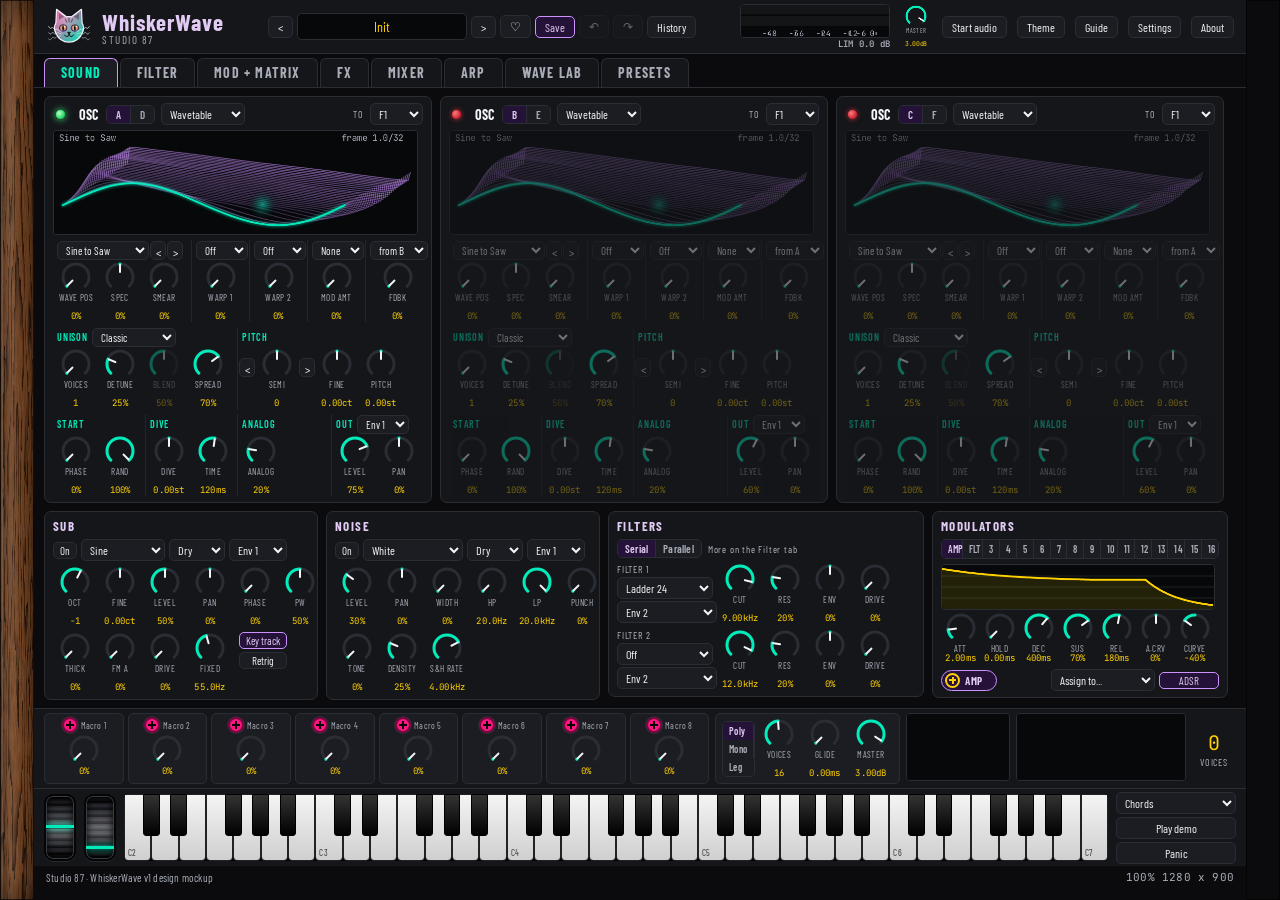
==== commit 3273c670: "Mockup: walnut wood cheeks from cat-ui replace the generated wood (no sound change) Co-Authored-By: " ====
--- a/docs/mockup/index.html
+++ b/docs/mockup/index.html
@@ -25,7 +25,9 @@
 html,body{margin:0;height:100%;overflow:hidden;background:var(--bg);color:var(--text);font:12px 'Barlow Condensed','Arial Narrow',Arial,sans-serif;letter-spacing:.2px}
 #viewport{position:fixed;inset:0;overflow:hidden;background:#000}
 #stage{position:absolute;left:50%;top:50%;width:1280px;height:900px;transform-origin:0 0;display:flex;background:var(--bg)}
-.cheek{width:34px;flex:none;background:repeating-linear-gradient(90deg,rgba(0,0,0,.22) 0 1px,rgba(0,0,0,.06) 1px 2px,rgba(0,0,0,.14) 2px 3px,rgba(0,0,0,.05) 3px 5px,rgba(0,0,0,.2) 5px 6px,rgba(0,0,0,.08) 6px 8px),linear-gradient(90deg,#3d2210 0%,#7b4a26 40%,#5a3419 75%,#3d2210 100%);box-shadow:inset 0 0 0 1px rgba(0,0,0,.45)}
+.cheek{width:34px;flex:none;background-size:100% 100%;box-shadow:inset 0 0 0 1px rgba(0,0,0,.6)}
+.cheek:first-child{background-image:url([data-uri])}
+.cheek:last-child{background-image:url([data-uri])}/* cat-ui walnut wood, chosen 2026-11-27 */
 #app{flex:1;display:flex;flex-direction:column;min-width:0;background:var(--bg)}
 .mono{font-family:'JetBrains Mono',Consolas,monospace}
 #hdr{height:54px;display:flex;align-items:center;gap:10px;padding:0 12px;background:var(--panel);border-bottom:1px solid var(--line);flex:none}
@@ -166,8 +168,8 @@
 .knob.rt canvas,[data-p].rt{outline:2px solid var(--acc4);outline-offset:1px;border-radius:50%}
 
 .src.hd:before{display:block!important;content:'';position:absolute;left:50%;top:50%;width:2px;height:8px;margin:-4px 0 0 -1px;background:#000;border-radius:0}
-.cheek{background:linear-gradient(90deg,rgba(255,255,255,.13) 0,rgba(255,255,255,0) 22%,rgba(0,0,0,.18) 70%,rgba(0,0,0,.55) 100%),linear-gradient(180deg,rgba(255,255,255,.09),rgba(255,255,255,0) 18%,rgba(0,0,0,0) 80%,rgba(0,0,0,.28)),var(--wood,linear-gradient(90deg,#3d2210,#7b4a26 40%,#5a3419 75%,#3d2210))!important;background-size:100% 100%,100% 100%,100% 100%!important;box-shadow:inset -1px 0 0 rgba(255,214,160,.22),inset 1px 0 0 rgba(0,0,0,.6),inset -9px 0 14px -6px rgba(0,0,0,.55)!important}
-.cheek:last-child{background:linear-gradient(270deg,rgba(255,255,255,.13) 0,rgba(255,255,255,0) 22%,rgba(0,0,0,.18) 70%,rgba(0,0,0,.55) 100%),linear-gradient(180deg,rgba(255,255,255,.09),rgba(255,255,255,0) 18%,rgba(0,0,0,0) 80%,rgba(0,0,0,.28)),var(--wood,linear-gradient(90deg,#3d2210,#7b4a26 40%,#5a3419 75%,#3d2210))!important;background-size:100% 100%,100% 100%,100% 100%!important;box-shadow:inset 1px 0 0 rgba(255,214,160,.22),inset -1px 0 0 rgba(0,0,0,.6),inset 9px 0 14px -6px rgba(0,0,0,.55)!important}
+
+
 /* wheels: a real ribbed cylinder in a slot, ribs scroll with the value */
 .wheel{--ro:0px;width:32px;background:linear-gradient(180deg,rgba(0,0,0,.92) 0,rgba(0,0,0,.35) 14%,rgba(255,255,255,.20) 46%,rgba(255,255,255,.28) 52%,rgba(0,0,0,.3) 84%,rgba(0,0,0,.92) 100%),repeating-linear-gradient(180deg,#2a2b31 0,#3c3e46 3px,#15161a 5px,#0b0b0e 7px);background-position:0 0,0 var(--ro);border:2px solid #050506;border-radius:9px;box-shadow:inset 0 0 0 1px #3a3c44,inset 5px 0 7px -3px rgba(0,0,0,.8),inset -5px 0 7px -3px rgba(0,0,0,.8),0 1px 0 rgba(255,255,255,.08);overflow:hidden}
 .wheel i{left:0;right:0;height:3px;border-radius:0;background:var(--acc);opacity:1;box-shadow:0 0 6px var(--acc),0 1px 0 #0008}
@@ -3731,7 +3733,7 @@
   for(const b in meterEls){/* header meter handled in app animator */}
 }
 function boot(){const tt=store.get('ww_theme');if(tt)S.theme=tt;S.tips=store.get('ww_tips')!=='0';document.body.className='look-'+S.theme;
-  makeWood();
+  /* makeWood() replaced by the cat-ui walnut (CSS) on 2026-11-27 */
   $$('.cheek').forEach(c=>{c.dataset.tip='Drag the window edges to resize. Double click here to reset to 100%.';c.addEventListener('dblclick',()=>{VIEW.zoom=1;fit();});});
   makeHandles();buildApp();fit();showPage('sound');loadFactory(0);$('#pname').textContent='Init';
   document.addEventListener('visibilitychange',()=>{});requestAnimationFrame(frame);
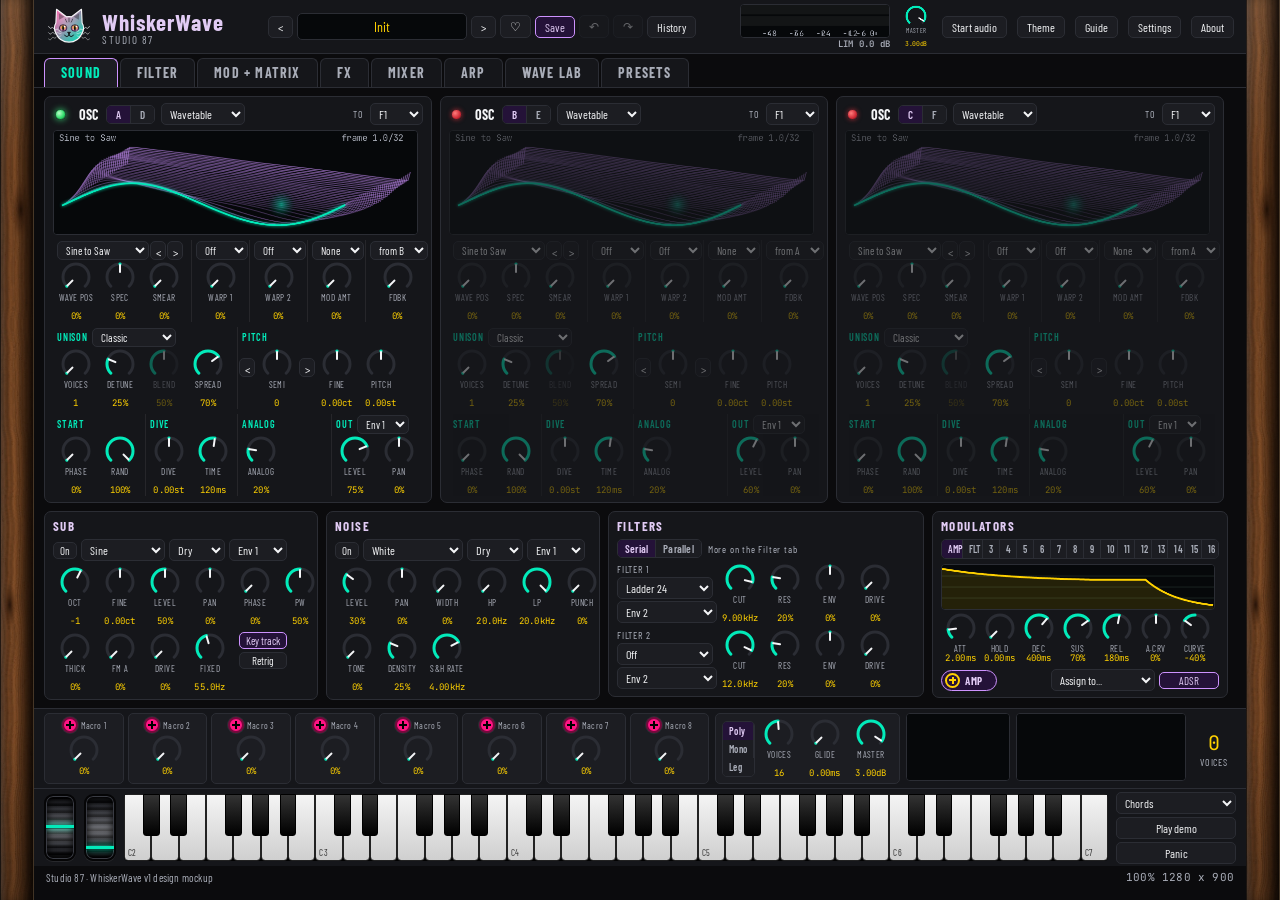
==== commit efd74302: "v1.9.11: audio start can no longer hang: worklet timeout, silent-worklet watchdog with fallback, res" ====
--- a/docs/mockup/index.html
+++ b/docs/mockup/index.html
@@ -25,9 +25,7 @@
 html,body{margin:0;height:100%;overflow:hidden;background:var(--bg);color:var(--text);font:12px 'Barlow Condensed','Arial Narrow',Arial,sans-serif;letter-spacing:.2px}
 #viewport{position:fixed;inset:0;overflow:hidden;background:#000}
 #stage{position:absolute;left:50%;top:50%;width:1280px;height:900px;transform-origin:0 0;display:flex;background:var(--bg)}
-.cheek{width:34px;flex:none;background-size:100% 100%;box-shadow:inset 0 0 0 1px rgba(0,0,0,.6)}
-.cheek:first-child{background-image:url([data-uri])}
-.cheek:last-child{background-image:url([data-uri])}/* cat-ui walnut wood, chosen 2026-11-27 */
+.cheek{width:34px;flex:none;background:repeating-linear-gradient(90deg,rgba(0,0,0,.22) 0 1px,rgba(0,0,0,.06) 1px 2px,rgba(0,0,0,.14) 2px 3px,rgba(0,0,0,.05) 3px 5px,rgba(0,0,0,.2) 5px 6px,rgba(0,0,0,.08) 6px 8px),linear-gradient(90deg,#3d2210 0%,#7b4a26 40%,#5a3419 75%,#3d2210 100%);box-shadow:inset 0 0 0 1px rgba(0,0,0,.45)}
 #app{flex:1;display:flex;flex-direction:column;min-width:0;background:var(--bg)}
 .mono{font-family:'JetBrains Mono',Consolas,monospace}
 #hdr{height:54px;display:flex;align-items:center;gap:10px;padding:0 12px;background:var(--panel);border-bottom:1px solid var(--line);flex:none}
@@ -168,8 +166,8 @@
 .knob.rt canvas,[data-p].rt{outline:2px solid var(--acc4);outline-offset:1px;border-radius:50%}
 
 .src.hd:before{display:block!important;content:'';position:absolute;left:50%;top:50%;width:2px;height:8px;margin:-4px 0 0 -1px;background:#000;border-radius:0}
-
-
+.cheek{background:linear-gradient(90deg,rgba(255,255,255,.13) 0,rgba(255,255,255,0) 22%,rgba(0,0,0,.18) 70%,rgba(0,0,0,.55) 100%),linear-gradient(180deg,rgba(255,255,255,.09),rgba(255,255,255,0) 18%,rgba(0,0,0,0) 80%,rgba(0,0,0,.28)),var(--wood,linear-gradient(90deg,#3d2210,#7b4a26 40%,#5a3419 75%,#3d2210))!important;background-size:100% 100%,100% 100%,100% 100%!important;box-shadow:inset -1px 0 0 rgba(255,214,160,.22),inset 1px 0 0 rgba(0,0,0,.6),inset -9px 0 14px -6px rgba(0,0,0,.55)!important}
+.cheek:last-child{background:linear-gradient(270deg,rgba(255,255,255,.13) 0,rgba(255,255,255,0) 22%,rgba(0,0,0,.18) 70%,rgba(0,0,0,.55) 100%),linear-gradient(180deg,rgba(255,255,255,.09),rgba(255,255,255,0) 18%,rgba(0,0,0,0) 80%,rgba(0,0,0,.28)),var(--wood,linear-gradient(90deg,#3d2210,#7b4a26 40%,#5a3419 75%,#3d2210))!important;background-size:100% 100%,100% 100%,100% 100%!important;box-shadow:inset 1px 0 0 rgba(255,214,160,.22),inset -1px 0 0 rgba(0,0,0,.6),inset 9px 0 14px -6px rgba(0,0,0,.55)!important}
 /* wheels: a real ribbed cylinder in a slot, ribs scroll with the value */
 .wheel{--ro:0px;width:32px;background:linear-gradient(180deg,rgba(0,0,0,.92) 0,rgba(0,0,0,.35) 14%,rgba(255,255,255,.20) 46%,rgba(255,255,255,.28) 52%,rgba(0,0,0,.3) 84%,rgba(0,0,0,.92) 100%),repeating-linear-gradient(180deg,#2a2b31 0,#3c3e46 3px,#15161a 5px,#0b0b0e 7px);background-position:0 0,0 var(--ro);border:2px solid #050506;border-radius:9px;box-shadow:inset 0 0 0 1px #3a3c44,inset 5px 0 7px -3px rgba(0,0,0,.8),inset -5px 0 7px -3px rgba(0,0,0,.8),0 1px 0 rgba(255,255,255,.08);overflow:hidden}
 .wheel i{left:0;right:0;height:3px;border-radius:0;background:var(--acc);opacity:1;box-shadow:0 0 6px var(--acc),0 1px 0 #0008}
@@ -2196,16 +2194,22 @@
   if(eng)return true;
   try{actx=new (window.AudioContext||window.webkitAudioContext)({latencyHint:'interactive'});}catch(e){toast('Audio is not available here');return false;}
   let ok=false;
-  try{const url=URL.createObjectURL(new Blob([D.workletSource()],{type:'text/javascript'}));await actx.audioWorklet.addModule(url);
+  const tmo=(pr,ms,what)=>Promise.race([pr,new Promise((_,rej)=>setTimeout(()=>rej(new Error(what+' timed out')),ms))]);
+  try{const url=URL.createObjectURL(new Blob([D.workletSource()],{type:'text/javascript'}));await tmo(actx.audioWorklet.addModule(url),4000,'worklet load');
     const node=new AudioWorkletNode(actx,'ww',{numberOfInputs:0,numberOfOutputs:1,outputChannelCount:[2]});
-    node.port.onmessage=e=>{const m=e.data;if(m.t==='vis')S.V=m;else if(m.t==='err')console.error('engine',m.m);};node.connect(actx.destination);
+    let alive=false;node.port.onmessage=e=>{const m=e.data;alive=true;if(m.t==='vis')S.V=m;else if(m.t==='err')console.error('engine',m.m);};node.connect(actx.destination);
+    if(actx.state==='suspended'){try{await tmo(actx.resume(),1500,'resume');}catch(e){}}
+    // watchdog: the engine posts a message about every 40 ms; silence for 1.5 s means the worklet is not running here, use the fallback
+    for(let t=0;t<15&&!alive;t++)await new Promise(r=>setTimeout(r,100));
+    if(!alive){try{node.disconnect();}catch(e){}throw new Error('worklet is silent');}
     eng={post:m=>node.port.postMessage(m),mode:'worklet'};ok=true;}
   catch(err){console.warn('worklet unavailable, using fallback',err&&err.message);}
   if(!ok){const E=new D.Engine(actx.sampleRate);const sp=actx.createScriptProcessor(1024,0,2);
     sp.onaudioprocess=e=>{E.process(e.outputBuffer.getChannelData(0),e.outputBuffer.getChannelData(1),1024);};sp.connect(actx.destination);
     eng={post:m=>E.msg(m),mode:'script'};vlocal=E;}
   syncAll();$('#audiobtn').classList.remove('pulse');$('#audiobtn').textContent='Audio on';$('#audiobtn').classList.add('on');
-  if(actx.state==='suspended')actx.resume();return true;}
+  if(actx.state!=='running'){try{actx.resume();}catch(e){}const kick=()=>{if(actx&&actx.state!=='running')actx.resume().catch(()=>{});};['pointerdown','keydown','touchend'].forEach(ev=>addEventListener(ev,kick,{capture:true}));setTimeout(()=>{if(actx.state!=='running')toast('Click anywhere to turn the sound on');},1500);}
+  return true;}
 function noteOn(n,v){S.lastVel=v||.8;S.lastNote=n;if(!eng){startAudio().then(()=>{send({t:'on',n,v:v||.8});});return;}send({t:'on',n,v:v||.8});}
 function noteOff(n){send({t:'off',n});}
 /* ---------- tooltips, toast, dialogs ---------- */
@@ -3733,7 +3737,7 @@
   for(const b in meterEls){/* header meter handled in app animator */}
 }
 function boot(){const tt=store.get('ww_theme');if(tt)S.theme=tt;S.tips=store.get('ww_tips')!=='0';document.body.className='look-'+S.theme;
-  /* makeWood() replaced by the cat-ui walnut (CSS) on 2026-11-27 */
+  makeWood();
   $$('.cheek').forEach(c=>{c.dataset.tip='Drag the window edges to resize. Double click here to reset to 100%.';c.addEventListener('dblclick',()=>{VIEW.zoom=1;fit();});});
   makeHandles();buildApp();fit();showPage('sound');loadFactory(0);$('#pname').textContent='Init';
   document.addEventListener('visibilitychange',()=>{});requestAnimationFrame(frame);
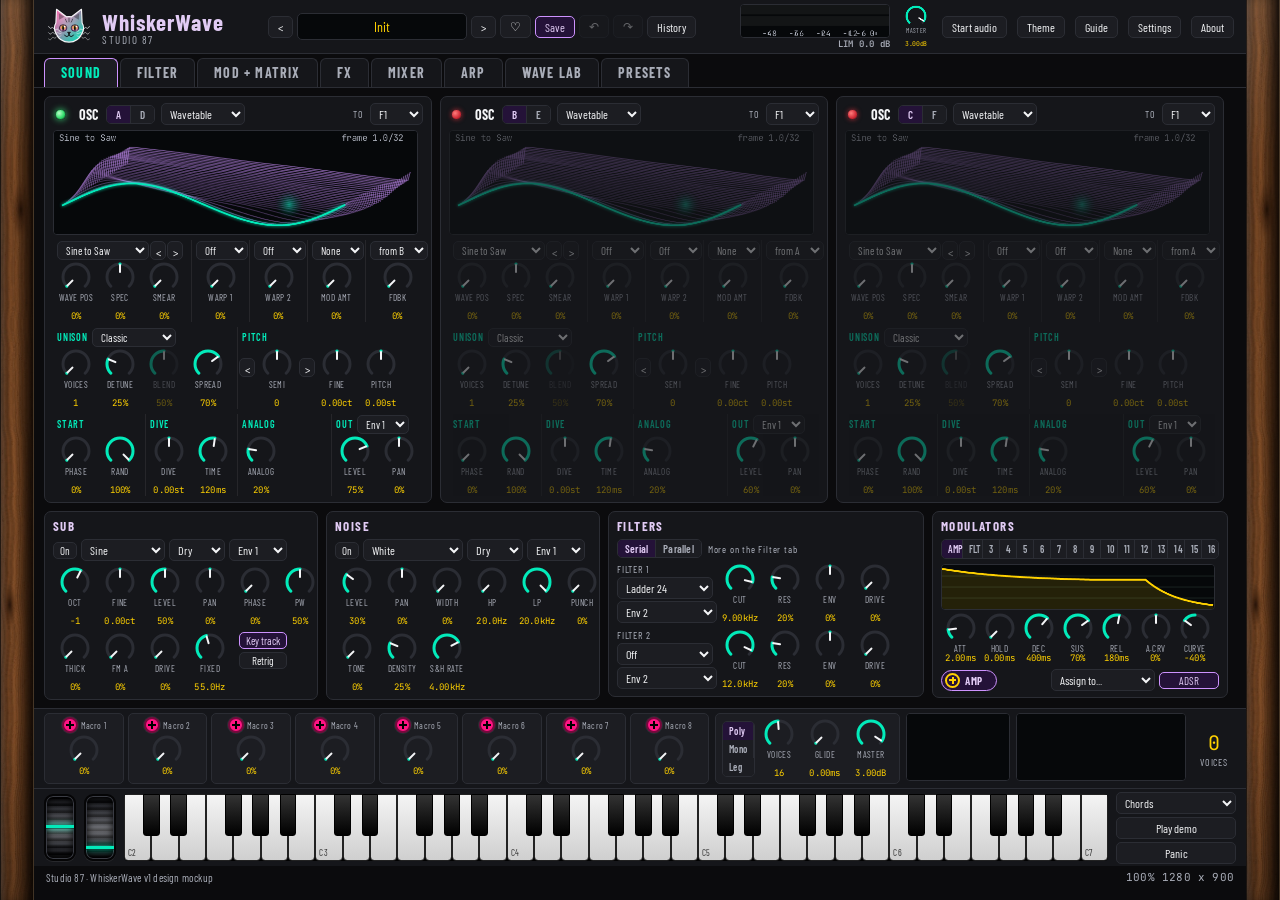
==== commit 9ebfe457: "v1.9.12: revert the audio start change from v1.9.11 (the silence was Safari) Co-Authored-By: Claude " ====
--- a/docs/mockup/index.html
+++ b/docs/mockup/index.html
@@ -2194,22 +2194,16 @@
   if(eng)return true;
   try{actx=new (window.AudioContext||window.webkitAudioContext)({latencyHint:'interactive'});}catch(e){toast('Audio is not available here');return false;}
   let ok=false;
-  const tmo=(pr,ms,what)=>Promise.race([pr,new Promise((_,rej)=>setTimeout(()=>rej(new Error(what+' timed out')),ms))]);
-  try{const url=URL.createObjectURL(new Blob([D.workletSource()],{type:'text/javascript'}));await tmo(actx.audioWorklet.addModule(url),4000,'worklet load');
+  try{const url=URL.createObjectURL(new Blob([D.workletSource()],{type:'text/javascript'}));await actx.audioWorklet.addModule(url);
     const node=new AudioWorkletNode(actx,'ww',{numberOfInputs:0,numberOfOutputs:1,outputChannelCount:[2]});
-    let alive=false;node.port.onmessage=e=>{const m=e.data;alive=true;if(m.t==='vis')S.V=m;else if(m.t==='err')console.error('engine',m.m);};node.connect(actx.destination);
-    if(actx.state==='suspended'){try{await tmo(actx.resume(),1500,'resume');}catch(e){}}
-    // watchdog: the engine posts a message about every 40 ms; silence for 1.5 s means the worklet is not running here, use the fallback
-    for(let t=0;t<15&&!alive;t++)await new Promise(r=>setTimeout(r,100));
-    if(!alive){try{node.disconnect();}catch(e){}throw new Error('worklet is silent');}
+    node.port.onmessage=e=>{const m=e.data;if(m.t==='vis')S.V=m;else if(m.t==='err')console.error('engine',m.m);};node.connect(actx.destination);
     eng={post:m=>node.port.postMessage(m),mode:'worklet'};ok=true;}
   catch(err){console.warn('worklet unavailable, using fallback',err&&err.message);}
   if(!ok){const E=new D.Engine(actx.sampleRate);const sp=actx.createScriptProcessor(1024,0,2);
     sp.onaudioprocess=e=>{E.process(e.outputBuffer.getChannelData(0),e.outputBuffer.getChannelData(1),1024);};sp.connect(actx.destination);
     eng={post:m=>E.msg(m),mode:'script'};vlocal=E;}
   syncAll();$('#audiobtn').classList.remove('pulse');$('#audiobtn').textContent='Audio on';$('#audiobtn').classList.add('on');
-  if(actx.state!=='running'){try{actx.resume();}catch(e){}const kick=()=>{if(actx&&actx.state!=='running')actx.resume().catch(()=>{});};['pointerdown','keydown','touchend'].forEach(ev=>addEventListener(ev,kick,{capture:true}));setTimeout(()=>{if(actx.state!=='running')toast('Click anywhere to turn the sound on');},1500);}
-  return true;}
+  if(actx.state==='suspended')actx.resume();return true;}
 function noteOn(n,v){S.lastVel=v||.8;S.lastNote=n;if(!eng){startAudio().then(()=>{send({t:'on',n,v:v||.8});});return;}send({t:'on',n,v:v||.8});}
 function noteOff(n){send({t:'off',n});}
 /* ---------- tooltips, toast, dialogs ---------- */
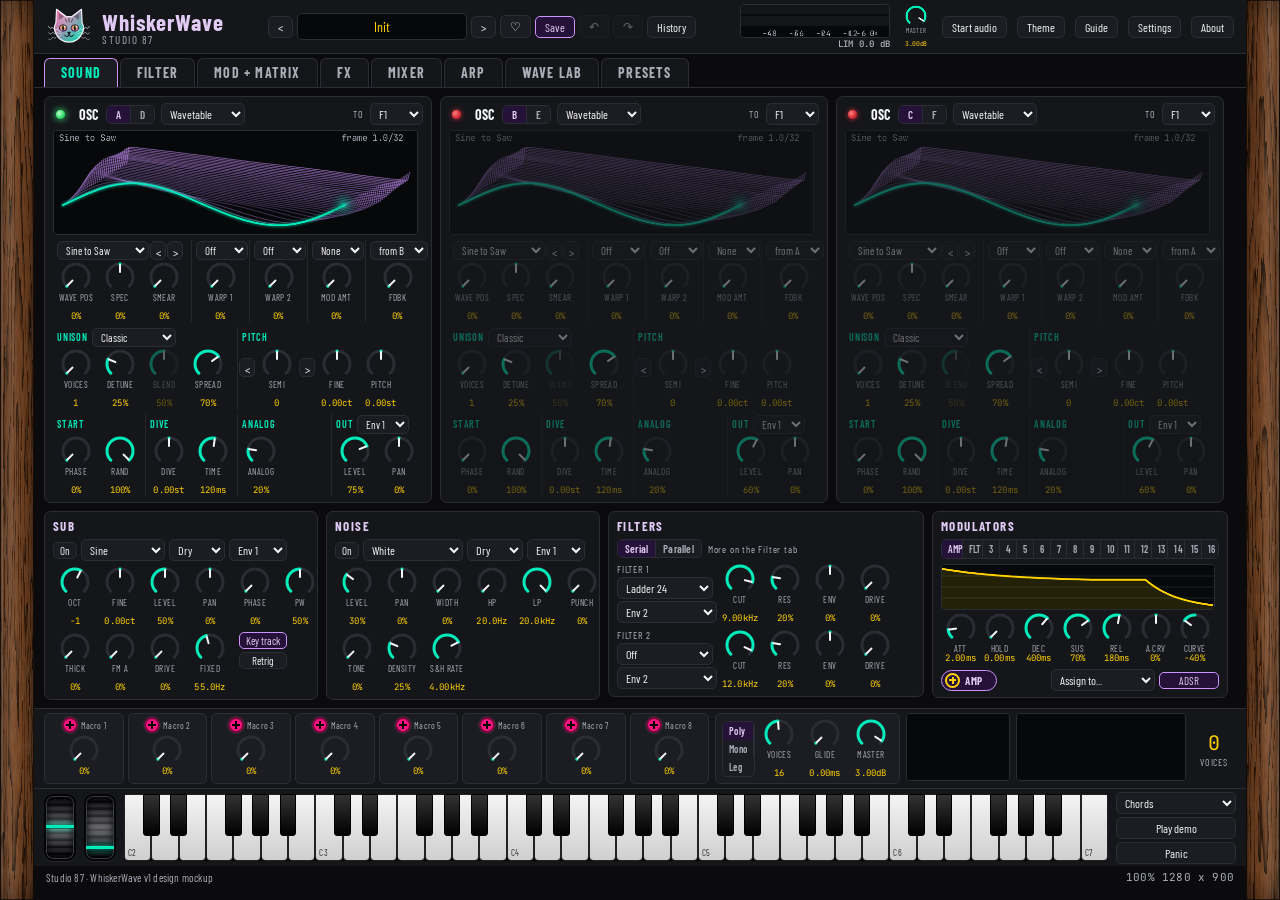
==== commit ff96e2f7: "v1.9.13: new factory preset Simple Wonder, latest cat-ui walnut wood cheeks, refreshed screenshots a" ====
--- a/docs/mockup/index.html
+++ b/docs/mockup/index.html
@@ -25,7 +25,9 @@
 html,body{margin:0;height:100%;overflow:hidden;background:var(--bg);color:var(--text);font:12px 'Barlow Condensed','Arial Narrow',Arial,sans-serif;letter-spacing:.2px}
 #viewport{position:fixed;inset:0;overflow:hidden;background:#000}
 #stage{position:absolute;left:50%;top:50%;width:1280px;height:900px;transform-origin:0 0;display:flex;background:var(--bg)}
-.cheek{width:34px;flex:none;background:repeating-linear-gradient(90deg,rgba(0,0,0,.22) 0 1px,rgba(0,0,0,.06) 1px 2px,rgba(0,0,0,.14) 2px 3px,rgba(0,0,0,.05) 3px 5px,rgba(0,0,0,.2) 5px 6px,rgba(0,0,0,.08) 6px 8px),linear-gradient(90deg,#3d2210 0%,#7b4a26 40%,#5a3419 75%,#3d2210 100%);box-shadow:inset 0 0 0 1px rgba(0,0,0,.45)}
+.cheek{width:34px;flex:none;background-size:100% 100%;box-shadow:inset 0 0 0 1px rgba(0,0,0,.6)}
+.cheek.l{background-image:url([data-uri])}
+.cheek.r{background-image:url([data-uri])}
 #app{flex:1;display:flex;flex-direction:column;min-width:0;background:var(--bg)}
 .mono{font-family:'JetBrains Mono',Consolas,monospace}
 #hdr{height:54px;display:flex;align-items:center;gap:10px;padding:0 12px;background:var(--panel);border-bottom:1px solid var(--line);flex:none}
@@ -166,8 +168,6 @@
 .knob.rt canvas,[data-p].rt{outline:2px solid var(--acc4);outline-offset:1px;border-radius:50%}
 
 .src.hd:before{display:block!important;content:'';position:absolute;left:50%;top:50%;width:2px;height:8px;margin:-4px 0 0 -1px;background:#000;border-radius:0}
-.cheek{background:linear-gradient(90deg,rgba(255,255,255,.13) 0,rgba(255,255,255,0) 22%,rgba(0,0,0,.18) 70%,rgba(0,0,0,.55) 100%),linear-gradient(180deg,rgba(255,255,255,.09),rgba(255,255,255,0) 18%,rgba(0,0,0,0) 80%,rgba(0,0,0,.28)),var(--wood,linear-gradient(90deg,#3d2210,#7b4a26 40%,#5a3419 75%,#3d2210))!important;background-size:100% 100%,100% 100%,100% 100%!important;box-shadow:inset -1px 0 0 rgba(255,214,160,.22),inset 1px 0 0 rgba(0,0,0,.6),inset -9px 0 14px -6px rgba(0,0,0,.55)!important}
-.cheek:last-child{background:linear-gradient(270deg,rgba(255,255,255,.13) 0,rgba(255,255,255,0) 22%,rgba(0,0,0,.18) 70%,rgba(0,0,0,.55) 100%),linear-gradient(180deg,rgba(255,255,255,.09),rgba(255,255,255,0) 18%,rgba(0,0,0,0) 80%,rgba(0,0,0,.28)),var(--wood,linear-gradient(90deg,#3d2210,#7b4a26 40%,#5a3419 75%,#3d2210))!important;background-size:100% 100%,100% 100%,100% 100%!important;box-shadow:inset 1px 0 0 rgba(255,214,160,.22),inset -1px 0 0 rgba(0,0,0,.6),inset 9px 0 14px -6px rgba(0,0,0,.55)!important}
 /* wheels: a real ribbed cylinder in a slot, ribs scroll with the value */
 .wheel{--ro:0px;width:32px;background:linear-gradient(180deg,rgba(0,0,0,.92) 0,rgba(0,0,0,.35) 14%,rgba(255,255,255,.20) 46%,rgba(255,255,255,.28) 52%,rgba(0,0,0,.3) 84%,rgba(0,0,0,.92) 100%),repeating-linear-gradient(180deg,#2a2b31 0,#3c3e46 3px,#15161a 5px,#0b0b0e 7px);background-position:0 0,0 var(--ro);border:2px solid #050506;border-radius:9px;box-shadow:inset 0 0 0 1px #3a3c44,inset 5px 0 7px -3px rgba(0,0,0,.8),inset -5px 0 7px -3px rgba(0,0,0,.8),0 1px 0 rgba(255,255,255,.08);overflow:hidden}
 .wheel i{left:0;right:0;height:3px;border-radius:0;background:var(--acc);opacity:1;box-shadow:0 0 6px var(--acc),0 1px 0 #0008}
@@ -324,7 +324,7 @@
 .ledwrap{position:relative;display:none}.ledwrap .ltl{position:absolute;right:3px;top:3px;background:rgba(0,0,0,.6);border-radius:4px;padding:1px}.ledwrap .ltl select{width:64px;font-size:10px;padding:0 2px}.ledwrap .ltl .btn{padding:0 5px}
 
 </style></head><body>
-<div id="viewport"><div id="stage"><div class="cheek"></div><div id="app"></div><div class="cheek"></div><div class="dlg" id="dlg"></div></div></div>
+<div id="viewport"><div id="stage"><div class="cheek l"></div><div id="app"></div><div class="cheek r"></div><div class="dlg" id="dlg"></div></div></div>
 <div id="tip"></div><div id="ghost"></div><div class="toast" id="toast"></div>
 <script>
 /* Whiskerwave DSP core, part 1: utils, FFT, parameter registry, wavetables.
@@ -3214,7 +3214,7 @@
 
 /* ===== preset browser: library, ratings, favorites, tags, editing, saving, random, generate ===== */
 const META_K='ww_meta';
-const FACT_DEFAULT={'Pulse Sweep Arp':{rating:5,fav:true}};
+const FACT_DEFAULT={'Pulse Sweep Arp':{rating:5,fav:true},'Simple Wonder':{rating:5,fav:true,note:'Init with the wavetable at 26% (a little way from sine toward saw) and 3 unison voices. Simple, warm and wide. A good starting point for leads, pads and chords.'}};
 function metaAll(){try{return JSON.parse(store.get(META_K)||'{}');}catch(e){return {};}}
 function metaSave(m){store.set(META_K,JSON.stringify(m));}
 function userPresets(){try{return JSON.parse(store.get('ww_user')||'[]');}catch(e){return [];}}
@@ -3504,6 +3504,7 @@
 PS('Noise Riser','FX','Build up',{p:{'a.on':0,'s.nz':1,'s.nl':.6,'s.nt':0,'e1.a':3500,'e1.d':200,'e1.s':1,'e1.r':800,'f1.type':FT_('DJ Filter'),'f1.cut':800,'bus.t3.s1':.2},slots:[sl('e1','f1.cut',.9)],chains:{t3:[['phaser',{mix:.5,rate:.2}]],x1:[['verb',{type:5,decay:2,mix:1}]]}});
 PS('Lo-Fi Keys','Keys','Lo-Fi',{tabs:{a:'FM EP 1:1'},p:{'e1.d':700,'e1.s':.2},chains:{t0:[['crush',{bits:10,rate:3,mix:.5}],['filt',{type:FT_('Ladder 12'),cut:3500}]],x1:[['verb',{type:0,decay:1.2,mix:1}]]}});
 PS('Pulse Sweep Arp','Arp','Trance',{tabs:{a:'Pulse Sweep'},p:{'arp.on':1,'arp.rate':2,'arp.mode':0,'arp.gate':.5,'e1.d':180,'e1.s':.2,'f1.cut':3000},slots:[sl('l1','a.pos',.5)],chains:{x2:[['delay',{syncl:4,fb:.4,mix:1}]]}});
+PS('Simple Wonder','Lead','Basic',{start:true,p:{'a.pos':.26,'a.uv':3,'a.anl':.2,'b.anl':.2,'c.anl':.2,'d.anl':.2,'e.anl':.2,'f.anl':.2}});
 /* more factory presets (levels measured, not heard) */
 const NEWP=[
 ['Uplifting Lead','Lead','Trance',{a:'Wide Saw Stack',b:'Hoover PWM'},{'a.uv':7,'a.ud':.35,'a.us':1,'a.ub':.6,'a.usp':.9,'b.on':1,'b.lvl':.35,'b.oct':1,'b.uv':5,'b.ud':.25,'s.sub':1,'s.sl':.25,'f1.type':'Ladder 24','f1.cut':4500,'f1.res':.15,'f1.env':.35,'e1.a':5,'e1.d':300,'e1.s':.8,'e1.r':350,'e2.d':500,'e2.s':.4,'bus.t0.s1':.3,'bus.t1.s1':.3,'bus.t0.s2':.2},[['wheel','f1.cut',.4]],{x2:[['delay',{syncl:4,fb:.4,mix:1}]]}],
@@ -3554,7 +3555,7 @@
 ['Liquid Pad','Pad','Liquid DnB',{a:'Wide Saw Stack',b:'Wide Saw Stack'},{'a.uv':6,'a.ud':.3,'a.us':1,'b.on':1,'b.uv':6,'b.ud':.25,'b.us':1,'b.oct':1,'b.lvl':.4,'f1.type':'LP 24','f1.cut':2600,'f1.res':.1,'f1.es':0,'e1.a':900,'e1.s':1,'e1.r':1800,'l1.rate':.12,'bus.t0.s1':.35},[['l1','f1.cut',.25]],{x1:[['verb',{type:2,decay:5,mix:1}]]}],
 ];
 for(const x of NEWP){const pp={};for(const k in x[4])pp[k]=(typeof x[4][k]==='string')?FT_(x[4][k]):x[4][k];PS(x[0],x[1],x[2],{tabs:x[3],p:pp,slots:x[5].map(a=>sl(a[0],a[1],a[2])),chains:x[6]});}
-const MASTERS={"Init":3,"Hands Up Hyper Saw":0.3,"Trance Mainliner":3.6,"Rawstyle Screamer":0.3,"Hoover Rave":9.2,"Dream Pluck":3.9,"Glass Pluck":8.8,"Reese Bass":2.8,"Sub Kick Tail":0.7,"Growl Bass":3.6,"Acid Squelch":4.6,"Wobble Harmonics":10,"FM Electric Piano":5.3,"Glass Bell":3.6,"Drawbar Organ":2.6,"Vowel Choir Pad":6.4,"Brass Swell":-0.9,"Wide Odd Pad":1.9,"Trance Gate Pad":8.3,"Formant Talker":7.4,"Digital Steps":1.8,"Metal Hit":6.4,"Noise Riser":4,"Lo-Fi Keys":10,"Pulse Sweep Arp":7,"Uplifting Lead":1,"Euphoria Lead":-0.5,"Hardstyle Screech":-2.4,"Rawstyle Square Lead":3.7,"Happy Hardcore Lead":0.3,"Eurodance Saw":0.8,"Synthwave Lead":10,"Soft Mono Lead":10,"Hoover Stab":9.9,"Detune Super Lead":-0.6,"Plucked Pentatonic":3.8,"Dream Harp":7.5,"Bell Pluck":4.4,"Pizzicato":7.5,"Acid Bass":4.4,"Reese Bass#2":-2,"Sub Sine":8.4,"Wobble Bass":-1.8,"Hardstyle Rumble":-1.7,"Growl Bass#2":4.7,"Trance Gate Bass":8.6,"Warm Pad":-1.2,"Choir Pad":4.3,"Strings Ensemble":-0.8,"Dark Drone":-1.4,"Glass Pad":1.6,"Electric Piano":4,"House Organ":2.1,"Piano House Stab":1.5,"Lo-Fi Chords":4.2,"Trance Arp":2.1,"Rave Arp":10,"Sequence Bass Arp":9.6,"Laser Riser":10,"Alien Sweep":-3.6,"Impact Boom":2.9,"Anthem Stack":-2,"Pluck to Lead":-1.2,"Hands Up Bright":2.1,"Euphoric Lead":4.4,"Screech Lead":0.3,"Neuro Reese":0.3,"Neuro Growl":-3.4,"Liquid Sub":7.5,"Liquid Bell Lead":2.7,"Liquid Pad":-0.8};
+const MASTERS={"Init":3,"Simple Wonder":3,"Hands Up Hyper Saw":0.3,"Trance Mainliner":3.6,"Rawstyle Screamer":0.3,"Hoover Rave":9.2,"Dream Pluck":3.9,"Glass Pluck":8.8,"Reese Bass":2.8,"Sub Kick Tail":0.7,"Growl Bass":3.6,"Acid Squelch":4.6,"Wobble Harmonics":10,"FM Electric Piano":5.3,"Glass Bell":3.6,"Drawbar Organ":2.6,"Vowel Choir Pad":6.4,"Brass Swell":-0.9,"Wide Odd Pad":1.9,"Trance Gate Pad":8.3,"Formant Talker":7.4,"Digital Steps":1.8,"Metal Hit":6.4,"Noise Riser":4,"Lo-Fi Keys":10,"Pulse Sweep Arp":7,"Uplifting Lead":1,"Euphoria Lead":-0.5,"Hardstyle Screech":-2.4,"Rawstyle Square Lead":3.7,"Happy Hardcore Lead":0.3,"Eurodance Saw":0.8,"Synthwave Lead":10,"Soft Mono Lead":10,"Hoover Stab":9.9,"Detune Super Lead":-0.6,"Plucked Pentatonic":3.8,"Dream Harp":7.5,"Bell Pluck":4.4,"Pizzicato":7.5,"Acid Bass":4.4,"Reese Bass#2":-2,"Sub Sine":8.4,"Wobble Bass":-1.8,"Hardstyle Rumble":-1.7,"Growl Bass#2":4.7,"Trance Gate Bass":8.6,"Warm Pad":-1.2,"Choir Pad":4.3,"Strings Ensemble":-0.8,"Dark Drone":-1.4,"Glass Pad":1.6,"Electric Piano":4,"House Organ":2.1,"Piano House Stab":1.5,"Lo-Fi Chords":4.2,"Trance Arp":2.1,"Rave Arp":10,"Sequence Bass Arp":9.6,"Laser Riser":10,"Alien Sweep":-3.6,"Impact Boom":2.9,"Anthem Stack":-2,"Pluck to Lead":-1.2,"Hands Up Bright":2.1,"Euphoric Lead":4.4,"Screech Lead":0.3,"Neuro Reese":0.3,"Neuro Growl":-3.4,"Liquid Sub":7.5,"Liquid Bell Lead":2.7,"Liquid Pad":-0.8};
 {const seen={};for(const f of FACT){const n=seen[f.name]=(seen[f.name]||0)+1;const key=n>1?f.name+'#'+n:f.name;if(MASTERS[key]!==undefined&&f.p.master===undefined)f.p.master=MASTERS[key];}}
 const TYPES=['All','Lead','Pluck','Bass','Keys','Pad','Arp','FX'];
 function presetState(){const p={};for(const k in S.p)if(S.p[k]!==PR[k].d)p[k]=S.p[k];return {v:5,mnames:S.mnames.slice(),p,slots:JSON.parse(JSON.stringify(S.slots)),chains:JSON.parse(JSON.stringify(S.chains)),tabs:Object.assign({},S.tabs),seq:JSON.parse(JSON.stringify(S.seq)),draw:JSON.parse(JSON.stringify(S.draw)),envpts:JSON.parse(JSON.stringify(S.envpts)),custom:JSON.parse(JSON.stringify(S.custom))};}
@@ -3731,7 +3732,6 @@
   for(const b in meterEls){/* header meter handled in app animator */}
 }
 function boot(){const tt=store.get('ww_theme');if(tt)S.theme=tt;S.tips=store.get('ww_tips')!=='0';document.body.className='look-'+S.theme;
-  makeWood();
   $$('.cheek').forEach(c=>{c.dataset.tip='Drag the window edges to resize. Double click here to reset to 100%.';c.addEventListener('dblclick',()=>{VIEW.zoom=1;fit();});});
   makeHandles();buildApp();fit();showPage('sound');loadFactory(0);$('#pname').textContent='Init';
   document.addEventListener('visibilitychange',()=>{});requestAnimationFrame(frame);
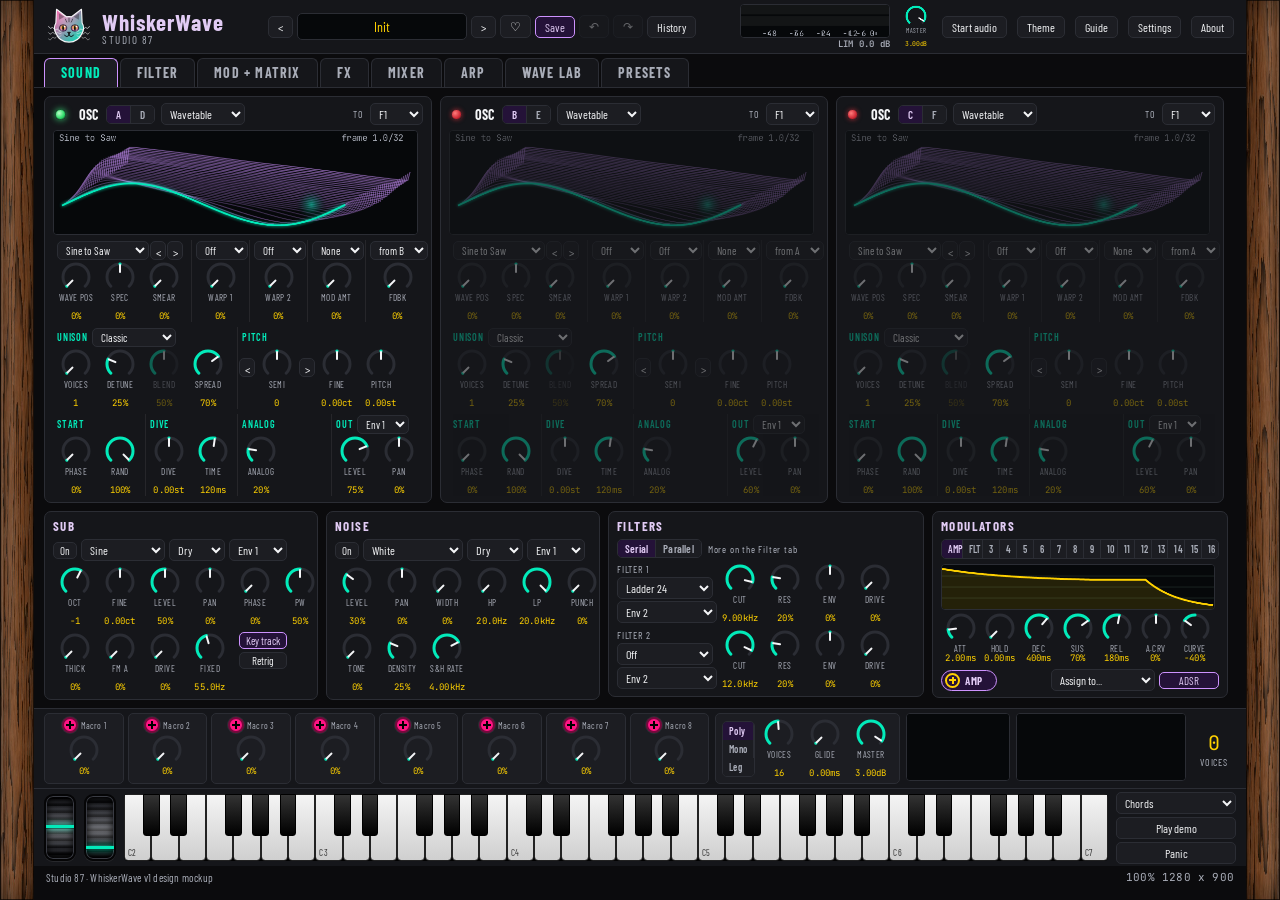
==== commit 812b1b18: "Mockup v1.9.14: ten new FX (Voice category), sources of the mockup added to the repo Co-Authored-By:" ====
--- a/docs/mockup/index.html
+++ b/docs/mockup/index.html
@@ -1917,6 +1917,236 @@
 fx('stutter','Stutter','Time','Repeats a slice of the sound on the beat for glitchy rolls.',[
  ['div','Trigger',0,11,3,{list:SYNCN,tip:'How often a new slice is chosen.'}],['len','Slice',0,11,4,{list:SYNCN,tip:'Length of the repeated slice.'}],['prob','Chance',0,1,.5,{tip:'Chance that a trigger starts a stutter.'}]
 ],FxStutter,1);
+/* part 3e: gate, dynamic EQ, tape, granular, freeze, envelope filter, vocoder, talk box, autotune, Fat Cat.
+   The voice FX need no microphone and no side input: they work on the synth's own sound. */
+
+/* ================= Noise gate ================= */
+class FxGate{constructor(E){this.E=E;this.e=0;this.g=1;this.open=true;this.hc=0;this.gr=0;}
+  proc(L,R,n,P){const sr=this.E.sr,thr=dbv(P('thr')),lo=dbv(P('thr')-P('hyst')),rng=P('range')<=-79.5?0:dbv(P('range')),at=1-Math.exp(-1/(sr*P('att')*.001)),rl=1-Math.exp(-1/(sr*P('rel')*.001)),H=Math.round(sr*P('hold')*.001),ek=Math.exp(-1/(sr*.004));
+    let e=this.e,g=this.g,gmin=1;
+    for(let i=0;i<n;i++){const x=Math.max(Math.abs(L[i]),Math.abs(R[i]));
+      e=x>e?x:ek*e+(1-ek)*x;
+      if(e>thr){this.open=true;this.hc=H;}else if(e<lo){if(this.hc>0)this.hc--;else this.open=false;}
+      const t=this.open?1:rng;g+=(t-g)*(t>g?at:rl);L[i]*=g;R[i]*=g;if(g<gmin)gmin=g;}
+    this.e=e;this.g=g;this.gr=Math.max(-80,20*Math.log10(gmin+1e-9));}}
+fx('gate','Noise Gate','Dynamics','Turns the sound down when it falls below a level. Cleans tails and noise, or chops a sound short.',[
+ ['thr','Threshold',-80,0,-40,{u:' dB',tip:'The gate opens when the sound is louder than this.'}],['range','Range',-80,0,-80,{u:' dB',tip:'How far the sound is turned down when the gate is closed. -80 is silence.'}],
+ ['att','Attack',.1,50,1,{k:'exp',u:' ms',tip:'How fast the gate opens.'}],['hold','Hold',0,500,30,{u:' ms',tip:'How long the gate stays open after the sound drops below the threshold.'}],
+ ['rel','Release',5,2000,120,{k:'exp',u:' ms',tip:'How fast the gate closes.'}],['hyst','Hysteresis',0,12,4,{u:' dB',tip:'The gate closes this much below the threshold, so it does not flutter.'}]
+],FxGate,1);
+
+/* ================= Dynamic EQ ================= */
+class FxDeq{constructor(E){this.E=E;this.d=[0,1,2].map(()=>new BiS());this.f=[0,1,2].map(()=>new BiS());this.e=[0,0,0];this.gr=0;}
+  proc(L,R,n,P){const sr=this.E.sr,at=Math.exp(-1/(sr*P('att')*.001)),rl=Math.exp(-1/(sr*P('rel')*.001));let gm=0;
+    for(let b=0;b<3;b++){const k=b+1,rg=P('r'+k);if(Math.abs(rg)<.05)continue;
+      const f=P('f'+k),q=P('q'+k),thr=P('t'+k),D=this.d[b],F=this.f[b];D.set('bp',f,q,0,sr);let e=this.e[b];
+      for(let i=0;i<n;i++){const y=Math.abs(D.p(0,(L[i]+R[i])*.5));e=y>e?at*e+(1-at)*y:rl*e+(1-rl)*y;}
+      this.e[b]=e;const g=rg*clamp((20*Math.log10(e+1e-9)-thr)/12,0,1);
+      F.set('peak',f,q,g,sr);for(let i=0;i<n;i++){L[i]=F.p(0,L[i]);R[i]=F.p(1,R[i]);}
+      if(g<gm)gm=g;}
+    this.gr=gm;}}
+{const ps=[],ff=[150,1200,6000];
+ for(let k=1;k<=3;k++){ps.push(['f'+k,'Band '+k+' freq',20,18000,ff[k-1],{k:'exp',u:' Hz',tip:'Centre of band '+k+'.'}]);ps.push(['q'+k,'Band '+k+' Q',.3,8,1.2,{k:'exp',tip:'Width of band '+k+'. Higher is narrower.'}]);
+   ps.push(['t'+k,'Band '+k+' threshold',-60,0,-24,{u:' dB',tip:'Band '+k+' starts to move when its own level passes this. The full range is reached 12 dB above it.'}]);
+   ps.push(['r'+k,'Band '+k+' range',-18,18,0,{u:' dB',tip:'How far band '+k+' moves when it is loud. Negative cuts (tames harshness or boom), positive boosts. 0 is off.'}]);}
+ ps.push(['att','Attack',.5,200,10,{k:'exp',u:' ms',tip:'How fast the bands react.'}]);ps.push(['rel','Release',10,2000,150,{k:'exp',u:' ms',tip:'How fast the bands let go.'}]);
+ fx('deq','Dynamic EQ','Tone','Three EQ bands that only move when their own frequency range gets loud. Tames harsh or boomy moments and leaves the rest alone.',ps,FxDeq,-1);}
+
+/* ================= Tape ================= */
+const tapefn=(x,d,b)=>(Math.tanh(x*d+b)-Math.tanh(b))/Math.sqrt(d);
+class FxTape{constructor(E){this.E=E;const m=Math.floor(E.sr*.05)+16;this.d=[new Delay(m),new Delay(m)];this.ad=[new Delay(m),new Delay(m)];this.os=[new OS4(),new OS4()];this.lp=[new BiS(),new BiS()];this.ls=[new BiS(),new BiS()];this.w=0;this.f=0;this.dc=[0,0];this.base=64;}
+  proc(L,R,n,P){const sr=this.E.sr,dg=dbv(P('drive')),bias=P('bias')*.35,wow=P('wow'),fl=P('flutter'),og=dbv(P('level')),hiss=P('hiss')*.004;
+    for(let c=0;c<2;c++){this.lp[c].set('lp',P('hf'),.62,0,sr);this.ls[c].set('ls',95,.7,P('bump'),sr);}
+    const base=Math.round(sr*.008);this.base=base;let w=this.w,f=this.f;const wd=wow*sr*.0022,fd=fl*sr*.00022;
+    for(let i=0;i<n;i++){const mod=wd*Math.sin(TAU*w)+fd*(Math.sin(TAU*f)+.5*Math.sin(TAU*f*2.37+1));w+=.55/sr;if(w>=1)w-=1;f+=6.3/sr;if(f>=100)f-=100;
+      for(let c=0;c<2;c++){const X=c?R:L;let y=this.os[c].p(c,X[i],tapefn,dg,bias);if(hiss>0)y+=(Math.random()*2-1)*hiss;
+        y=this.ls[c].p(c,this.lp[c].p(c,y));this.dc[c]+=DCB*(y-this.dc[c]);this.d[c].write(y-this.dc[c]);X[i]=this.d[c].read(base+mod*(c?1.04:1)-1)*og;}}
+    this.w=w;this.f=f;}
+  alignDry(L,R,n){const b=this.base;for(let i=0;i<n;i++){this.ad[0].write(this.os[0].lin(0,L[i]));this.ad[1].write(this.os[1].lin(1,R[i]));L[i]=this.ad[0].read(b-1);R[i]=this.ad[1].read(b-1);}}}
+fx('tape','Tape','Distort','Tape machine: soft saturation, a low end bump, rolled off highs, slow wow and fast flutter. Warm and slightly unsteady.',[
+ ['drive','Drive',0,24,6,{u:' dB',tip:'How hard the tape is hit. More is thicker and more squashed.'}],['bias','Bias',-1,1,.2,{tip:'Shifts the tape curve for even harmonics and a warmer tone.'}],
+ ['bump','Head bump',0,9,2,{u:' dB',tip:'The low end lift of a tape head, around 95 Hz.'}],['hf','High roll-off',2000,20000,13000,{k:'exp',u:' Hz',tip:'Tape loses highs. Lower is darker and older.'}],
+ ['wow','Wow',0,1,.15,{tip:'Slow pitch drift, like an uneven reel.'}],['flutter','Flutter',0,1,.1,{tip:'Fast pitch shake, like a worn tape path.'}],['hiss','Hiss',0,1,0,{tip:'Tape noise.'}],['level','Level',-24,12,0,{u:' dB',tip:'Output level.'}]
+],FxTape,1);
+
+/* ================= Granular ================= */
+class FxGran{constructor(E){this.E=E;let n=2;while(n<E.sr*4.2)n<<=1;this.bl=new Float32Array(n);this.br=new Float32Array(n);this.m=n-1;this.w=0;this.t=0;this.fb=[0,0];
+    this.gs=[];for(let i=0;i<24;i++)this.gs.push({on:false,pos:0,inc:1,len:1,age:0,gl:1,gr:1});}
+  proc(L,R,n,P){const sr=this.E.sr,size=Math.max(64,P('size')*.001*sr),dens=P('density'),spray=P('spray')*sr,pit=P('pitch'),prnd=P('prand'),rev=P('rev'),spr=P('spread'),fb=P('fb');
+    const m=this.m,bl=this.bl,br=this.br,gs=this.gs,norm=1/Math.sqrt(Math.max(1,dens*size/sr*.5)),maxOff=m-size*4.2-64;
+    for(let i=0;i<n;i++){
+      bl[this.w]=L[i]+fb*this.fb[0];br[this.w]=R[i]+fb*this.fb[1];
+      this.t-=1;
+      if(this.t<=0){this.t+=sr/dens*(.7+.6*Math.random());
+        let g=null;for(const q of gs)if(!q.on){g=q;break;}
+        if(g){const r=Math.pow(2,(pit+(Math.random()*2-1)*prnd)/12),back=Math.random()<rev,pan=(Math.random()*2-1)*spr,a=(pan*.5+.5)*PI/2;
+          g.on=true;g.len=size;g.age=0;g.inc=back?-r:r;g.gl=Math.cos(a)*1.414;g.gr=Math.sin(a)*1.414;
+          const off=Math.min(Math.max(64,maxOff),64+(back?0:Math.max(0,(r-1)*size))+Math.random()*spray);g.pos=this.w-off+(back?0:0);if(back)g.pos=this.w-64-Math.random()*spray;}}
+      let oL=0,oR=0;
+      for(const g of gs){if(!g.on)continue;const s=Math.sin(PI*g.age/g.len),wn=s*s,p=g.pos,ip=Math.floor(p),f=p-ip,a=ip&m,b=(ip+1)&m;
+        oL+=(bl[a]+(bl[b]-bl[a])*f)*wn*g.gl;oR+=(br[a]+(br[b]-br[a])*f)*wn*g.gr;g.pos+=g.inc;g.age++;if(g.age>=g.len)g.on=false;}
+      this.w=(this.w+1)&m;oL*=norm;oR*=norm;this.fb[0]=Math.tanh(oL);this.fb[1]=Math.tanh(oR);L[i]=oL;R[i]=oR;}}}
+fx('gran','Granular','Time','Cuts the sound into small grains and scatters them in time, pitch and space. Clouds, shimmer, glitches and frozen-like textures.',[
+ ['size','Grain size',10,500,120,{k:'exp',u:' ms',tip:'Length of one grain. Short is buzzy and glitchy, long is smooth.'}],['density','Density',1,80,14,{k:'exp',u:' /s',tip:'Grains per second. More is a thicker cloud.'}],
+ ['spray','Spray',0,2,.12,{u:' s',tip:'How far back in time the grains are picked from, at random. More smears the rhythm.'}],['pitch','Pitch',-24,24,0,{u:' st',tip:'Pitch of the grains in semitones.'}],
+ ['prand','Pitch random',0,12,0,{u:' st',tip:'Random pitch per grain. Small values shimmer, large values scatter.'}],['rev','Reverse',0,1,0,{tip:'Chance that a grain plays backwards.'}],
+ ['spread','Stereo',0,1,.7,{tip:'Random position of each grain between left and right.'}],['fb','Feedback',0,.9,0,{tip:'Feeds the grains back in. With pitch it climbs or falls.'}]
+],FxGran,.5);
+
+/* ================= Freeze ================= */
+class FxFreeze{constructor(E){this.E=E;let n=2;while(n<E.sr*3.2)n<<=1;this.bl=new Float32Array(n);this.br=new Float32Array(n);this.fl=new Float32Array(n);this.fr=new Float32Array(n);this.m=n-1;this.w=0;this.on=false;this.g=0;this.pos=0;this.len=0;}
+  proc(L,R,n,P){const sr=this.E.sr,want=P('on')>=.5,size=clamp(Math.floor(P('size')*.001*sr),256,this.m-1),thru=P('thru'),lvl=dbv(P('level')),r=Math.pow(2,P('pitch')/12),sm=1-Math.exp(-1/(sr*P('fade')*.001));
+    const m=this.m,fl=this.fl,fr=this.fr;
+    for(let i=0;i<n;i++){
+      this.bl[this.w]=L[i];this.br[this.w]=R[i];this.w=(this.w+1)&m;
+      if(want&&!this.on&&this.g<.001){this.len=size;for(let k=0;k<size;k++){const q=(this.w-size+k)&m;fl[k]=this.bl[q];fr[k]=this.br[q];}this.pos=0;this.on=true;}
+      if(!want)this.on=false;
+      this.g+=((this.on?1:0)-this.g)*sm;const g=this.g;
+      if(g>1e-4&&this.len>0){const len=this.len,p1=this.pos,p2=(p1+len*.5)%len,w1=Math.sin(PI*p1/len),w2=Math.sin(PI*p2/len);
+        const a1=Math.floor(p1),f1=p1-a1,b1=(a1+1)%len,a2=Math.floor(p2),f2=p2-a2,b2=(a2+1)%len;
+        const zl=(fl[a1]+(fl[b1]-fl[a1])*f1)*w1+(fl[a2]+(fl[b2]-fl[a2])*f2)*w2,zr=(fr[a1]+(fr[b1]-fr[a1])*f1)*w1+(fr[a2]+(fr[b2]-fr[a2])*f2)*w2;
+        this.pos+=r;if(this.pos>=len)this.pos-=len;
+        const dg=1-g*(1-thru);L[i]=L[i]*dg+zl*g*lvl;R[i]=R[i]*dg+zr*g*lvl;}}}}
+fx('freeze','Freeze','Time','Holds the last moment of the sound as an endless loop without clicks. Switch it on by hand, or move On with an LFO, a macro or the mod wheel.',[
+ ['on','On',0,1,0,{k:'int',tip:'1 freezes the sound, 0 lets it go. Route a macro, the wheel or a square LFO here to play it.'}],['size','Size',50,3000,400,{k:'exp',u:' ms',tip:'Length of the held moment. Short is a tone, long keeps the movement.'}],
+ ['pitch','Pitch',-24,24,0,{u:' st',tip:'Pitch of the frozen sound.'}],['fade','Fade',5,2000,30,{k:'exp',u:' ms',tip:'How fast the frozen sound comes in and goes out.'}],
+ ['thru','Play over',0,1,1,{tip:'How much of the live sound still passes while frozen. 0 is only the frozen sound.'}],['level','Level',-24,12,0,{u:' dB',tip:'Level of the frozen sound.'}]
+],FxFreeze,1);
+
+/* ================= Envelope filter ================= */
+class FxEnvF{constructor(E){this.E=E;this.e=0;this.s=new Float64Array(4);this.g=.05;}
+  proc(L,R,n,P){const sr=this.E.sr,type=P('type'),base=P('freq'),rng=P('range'),res=P('res'),k=2*Math.pow(.02,res),sens=dbv(P('sens')),at=Math.exp(-1/(sr*P('att')*.001)),rl=Math.exp(-1/(sr*P('rel')*.001));
+    let e=this.e,g=this.g;const s=this.s,cp=.45+.55*Math.min(1,k),bg=k*(1+3*res);
+    for(let i=0;i<n;i++){const a=Math.max(Math.abs(L[i]),Math.abs(R[i]))*sens;e=a>e?at*e+(1-at)*a:rl*e+(1-rl)*a;
+      if((i&7)===0)g=Math.tan(PI*clamp(base*Math.pow(2,rng*Math.min(1,e)),20,sr*.45)/sr);
+      const a1=1/(1+g*(g+k)),a2=g*a1,a3=g*a2;
+      for(let c=0;c<2;c++){const X=c?R:L,x=X[i],o=c*2,v3=x-s[o+1],v1=a1*s[o]+a2*v3,v2=s[o+1]+a2*s[o]+a3*v3;s[o]=2*v1-s[o];s[o+1]=2*v2-s[o+1];
+        X[i]=type===0?v2*cp:type===1?v1*bg:type===2?(x-k*v1-v2)*cp:x-k*v1;}}
+    this.e=e;this.g=g;this.val=Math.min(1,e);}}
+fx('envf','Envelope Filter','Filter','Auto-wah: the filter opens with the loudness of the sound itself. Funky quacks, plucky sweeps and talking basses.',[
+ ['type','Type',0,0,0,{list:['Low-pass','Band-pass','High-pass','Notch'],tip:'Which part of the sound the filter lets through.'}],['freq','Frequency',40,8000,250,{k:'exp',u:' Hz',tip:'Where the filter rests when the sound is quiet.'}],
+ ['range','Range',-5,5,3.5,{u:' oct',tip:'How far the filter moves when the sound is loud. Negative moves down.'}],['res','Resonance',0,1,.6,{tip:'Sharpness of the filter. High values quack.'}],
+ ['sens','Sensitivity',-12,36,12,{u:' dB',tip:'How easily the sound opens the filter.'}],['att','Attack',.5,200,8,{k:'exp',u:' ms',tip:'How fast the filter opens.'}],['rel','Release',10,2000,180,{k:'exp',u:' ms',tip:'How fast the filter falls back.'}]
+],FxEnvF,1);
+
+/* ================= Vocoder (no microphone: the track itself is the voice) ================= */
+const VOCN=[8,12,16,24],VOCG=[1,.55,1.6,.65,.3,1,1,1,1];
+class FxVoc{constructor(E){this.E=E;this.an=[];this.s1=[];this.s2=[];for(let i=0;i<24;i++){this.an.push(new BiS());this.s1.push(new BiS());this.s2.push(new BiS());}
+    this.env=new Float64Array(24);this.ok=new Uint8Array(24);this.ph=new Float64Array(8);this.key='';this.pit=60;this.hp=new BiS();this.he=0;}
+  proc(L,R,n,P){const E=this.E,sr=E.sr,nb=VOCN[P('bands')],car=P('carrier'),shift=Math.pow(2,P('shift')/12),at=1-Math.exp(-1/(sr*P('att')*.001)),rl=1-Math.exp(-1/(sr*P('rel')*.001)),tune=P('tune'),wide=P('spread'),unv=P('unvoiced'),og=dbv(P('gain'))*10.5*Math.pow(nb/8,.7)*VOCG[car],hold=P('hold')>=.5;
+    const lo=90,hi=Math.min(11000,sr*.4),ratio=Math.pow(hi/lo,1/(nb-1)),q=1.15/(Math.sqrt(ratio)-1/Math.sqrt(ratio)),key=nb+'|'+shift.toFixed(4)+'|'+sr;
+    if(key!==this.key){this.key=key;for(let b=0;b<nb;b++){const f=lo*Math.pow(ratio,b),fs=f*shift;this.an[b].set('bp',f,q,0,sr);this.ok[b]=fs>30&&fs<sr*.45?1:0;if(this.ok[b]){this.s1[b].set('bp',fs,q,0,sr);this.s2[b].set('bp',fs,q,0,sr);}}
+      this.hp.set('hp',5000,.7071,0,sr);}
+    const tgt=(E.curPitch===undefined?60:E.curPitch)+tune;this.pit+=(tgt-this.pit)*.35;const f0=mtof(this.pit),det=wide*.006,ph=this.ph,env=this.env;
+    const tk=car>=5&&E.tk?E.tk[car-5]:null,top=Math.floor(nb*.7);
+    for(let i=0;i<n;i++){const md=(L[i]+R[i])*.5;let cl=0,cr=0;
+      if(car===0||car===1){for(let c=0;c<2;c++){const dt=Math.min(.45,f0*(c?1-det:1+det)/sr);let p=ph[c]+dt;if(p>=1)p-=1;ph[c]=p;
+          let v;if(car===0)v=2*p-1-pblep(p,dt);else{let p2=p+.5;if(p2>=1)p2-=1;v=(p<.5?1:-1)+pblep(p,dt)-pblep(p2,dt);}
+          if(c)cr=v;else cl=v;}}
+      else if(car===2){cl=Math.random()*2-1;cr=Math.random()*2-1;}
+      else if(car===3){const st=[0,7,12,-12,19,24];for(let k=0;k<6;k++){const dt=Math.min(.45,f0*Math.pow(2,st[k]/12)*(1+(k&1?-det:det))/sr);let p=ph[k]+dt;if(p>=1)p-=1;ph[k]=p;const v=(2*p-1-pblep(p,dt))*.45;if(k&1)cr+=v;else cl+=v;}
+        const mm=(cl+cr)*.5,sd=(cl-cr)*.5*(.3+.7*wide);cl=mm+sd;cr=mm-sd;}
+      else if(car===4){cl=Math.tanh(L[i]*6);cr=Math.tanh(R[i]*6);}
+      else if(tk){cl=tk.l[i];cr=tk.r[i];}
+      let oL=0,oR=0,hs=0;
+      for(let b=0;b<nb;b++){if(!hold){const y=Math.abs(this.an[b].p(0,md));let e=env[b];e+=(y-e)*(y>e?at:rl);env[b]=e;}
+        const e=env[b];if(b>=top)hs+=e;if(this.ok[b]){oL+=this.s2[b].p(0,this.s1[b].p(0,cl))*e;oR+=this.s2[b].p(1,this.s1[b].p(1,cr))*e;}}
+      if(unv>0){const z=this.hp.p(0,Math.random()*2-1)*hs*unv*.12;oL+=z;oR+=z;}
+      L[i]=oL*og;R[i]=oR*og;}}}
+fx('voc','Vocoder','Voice','Robot voice without a microphone. The sound on this track shapes a carrier: a built-in oscillator that follows your notes, the track itself, or another track of the synth.',[
+ ['carrier','Carrier',0,0,0,{list:['Saw','Pulse','Noise','Chord','Self','Track 1','Track 2','Track 3','Track 4'],tip:'What gets shaped. Saw, Pulse and Chord follow the notes you play. Noise whispers. Self reshapes the track with its own tone (use Formant shift). Track 1 to 4 use the sound of another track of this synth.'}],
+ ['bands','Bands',0,0,2,{list:['8','12','16','24'],tip:'Number of bands. Few is rough and robotic, many is clearer.'}],['shift','Formant shift',-12,12,0,{u:' st',tip:'Moves the shape up or down against the carrier. Small to giant.'}],
+ ['att','Attack',.5,100,4,{k:'exp',u:' ms',tip:'How fast the bands follow the sound.'}],['rel','Release',5,1000,60,{k:'exp',u:' ms',tip:'How fast the bands fall. Long values smear into a pad.'}],
+ ['tune','Carrier tune',-24,24,0,{k:'int',u:' st',tip:'Pitch of the built-in carrier against the played note.'}],['spread','Stereo',0,1,.5,{tip:'Detunes the carrier left and right for width.'}],
+ ['unvoiced','Breath',0,1,0,{tip:'Adds noise where the sound has bright, hissy parts, so it stays clear.'}],['hold','Hold',0,1,0,{k:'int',tip:'1 holds the current shape, like a frozen vowel. Route a macro or LFO here.'}],['gain','Gain',-24,24,0,{u:' dB',tip:'Output level.'}]
+],FxVoc,1);
+
+/* ================= Talk box (vowel steps, no microphone) ================= */
+const TBF=[[650,1080,2650,2900],[400,1700,2600,3200],[290,1870,2800,3250],[400,800,2600,2800],[350,600,2700,2900]]; // A E I O U, textbook tenor formants (approximate)
+const TBG=[[1,.5,.45,.4],[1,.2,.25,.2],[1,.18,.13,.1],[1,.32,.25,.25],[1,.1,.14,.2]];
+class FxTalk{constructor(E){this.E=E;this.os=[new OS4(),new OS4()];this.b=[0,1,2,3].map(()=>new BiS());this.ph=0;this.e=0;this.gn=[1,0,0,0];this.x=0;}
+  proc(L,R,n,P){const E=this.E,sr=E.sr,mode=P('mode'),steps=P('steps'),glide=P('glide'),sh=Math.pow(2,P('shift')),q=4+P('res')*16,dg=dbv(P('drive')),og=dbv(P('gain'))*4,sens=dbv(P('sens')),pos=P('pos');
+    const inc=rateOf(E,P)/sr/(mode===1?steps:1),ek=Math.exp(-1/(sr*.03)),ea=Math.exp(-1/(sr*.004));for(const o of this.os)o.prep(sr);
+    const sv=[];for(let k=1;k<=8;k++)sv.push(clamp(P('s'+k),0,4));
+    let ph=this.ph,e=this.e;
+    for(let i=0;i<n;i++){const a=Math.max(Math.abs(L[i]),Math.abs(R[i]))*sens;e=a>e?ea*e+(1-ea)*a:ek*e+(1-ek)*a;
+      if((i&15)===0){let x;
+        if(mode===0)x=(.5-.5*Math.cos(TAU*ph))*(steps-1)+pos*(steps-1);else if(mode===1)x=ph*steps+pos*steps;else if(mode===2)x=Math.min(1,e)*(steps-1)+pos*(steps-1);else x=pos*(steps-1);
+        let i0,i1,fr;
+        if(mode===1){x=((x%steps)+steps)%steps;i0=Math.floor(x);fr=x-i0;i1=(i0+1)%steps;fr=glide<=.001?0:clamp((fr-(1-glide))/glide,0,1);}
+        else{x=clamp(x,0,steps-1);i0=Math.min(steps-1,Math.floor(x));fr=x-i0;i1=Math.min(steps-1,i0+1);}
+        fr=fr*fr*(3-2*fr);const A=sv[i0],B=sv[i1];
+        for(let k=0;k<4;k++){const fa=(v=>{const j=Math.min(3,Math.floor(v)),t=v-j;return [TBF[j][k]*(1-t)+TBF[j+1][k]*t,TBG[j][k]*(1-t)+TBG[j+1][k]*t];}),pa=fa(A),pb=fa(B);
+          this.b[k].set('bp',clamp((pa[0]*(1-fr)+pb[0]*fr)*sh,40,sr*.45),q*(k===0?.7:1),0,sr);this.gn[k]=pa[1]*(1-fr)+pb[1]*fr;}
+        this.x=x;}
+      for(let c=0;c<2;c++){const X=c?R:L,x=dg>1.01?this.os[c].p(c,X[i],vtanh,dg,0):X[i];let s=0;for(let k=0;k<4;k++)s+=this.gn[k]*this.b[k].p(c,x);X[i]=s*og;}
+      ph+=inc;if(ph>=1)ph-=1;}
+    this.ph=ph;this.e=e;}}
+{const VW=['A','E','I','O','U'],dv=[0,1,2,3,4,0,3,1];
+ const ps=[['mode','Mode',0,0,1,{list:['LFO','Steps','Envelope','Manual'],tip:'How the mouth moves. LFO sweeps back and forth through the vowels. Steps says them one after the other in time. Envelope opens with the loudness of the sound (wow, yoy). Manual uses the Position knob only.'}],
+  ['rate','Rate',.05,20,2,{k:'exp',u:' Hz',tip:'Speed of the sweep, or vowels per second in Steps mode.'}],RSYNC,['steps','Vowels',2,8,4,{k:'int',tip:'How many of the vowel slots are used.'}]];
+ for(let k=1;k<=8;k++)ps.push(['s'+k,'Vowel '+k,0,4,dv[k-1],{list:VW,tip:'Vowel in slot '+k+'.'}]);
+ ps.push(['glide','Glide',0,1,.6,{tip:'How smoothly the mouth moves from one vowel to the next in Steps mode. 0 jumps.'}],['shift','Formant shift',-1,1,0,{tip:'Size of the mouth: up to an octave smaller or larger.'}],
+  ['res','Sharpness',0,1,.5,{tip:'Narrower formants sound more like a real voice.'}],['drive','Drive',0,24,12,{u:' dB',tip:'Saturation before the mouth, like the driver of a talk box. Makes the vowels speak.'}],
+  ['sens','Sensitivity',0,36,12,{u:' dB',tip:'How easily the sound moves the mouth in Envelope mode.'}],['pos','Position',0,1,0,{tip:'Moves the mouth by hand. Route a macro, the wheel or an envelope here.'}],['gain','Gain',-12,12,0,{u:' dB',tip:'Output level.'}]);
+ fx('talk','Talk Box','Voice','Makes the synth say vowels, with no microphone: up to eight vowel slots moved by an LFO, by steps in time, by the loudness of the sound or by hand.',ps,FxTalk,1);}
+
+/* ================= Autotune (uses the notes you play, so there is no detection and no delay) ================= */
+const TSC=[['Chromatic',[0,1,2,3,4,5,6,7,8,9,10,11]],['Major',[0,2,4,5,7,9,11]],['Minor',[0,2,3,5,7,8,10]],['Harmonic minor',[0,2,3,5,7,8,11]],['Major pentatonic',[0,2,4,7,9]],['Minor pentatonic',[0,3,5,7,10]],['Blues',[0,3,5,6,7,10]],['Dorian',[0,2,3,5,7,9,10]],['Mixolydian',[0,2,4,5,7,9,10]],['Phrygian',[0,1,3,5,7,8,10]],['Whole tone',[0,2,4,6,8,10]],['Fifths',[0,7]],['Octaves',[0]]];
+const tuneSnap=(p,key,sc)=>{let best=p,bd=1e9;const b=Math.floor(p);for(let nn=b-12;nn<=b+13;nn++){const pc=(((nn-key)%12)+12)%12;if(sc.indexOf(pc)<0)continue;const d=Math.abs(nn-p);if(d<bd-1e-9){bd=d;best=nn;}}return best;};
+class FxTune{constructor(E){this.E=E;this.p=[new PS(E.sr),new PS(E.sr)];this.cur=0;this.x=0;this.ad=null;}
+  proc(L,R,n,P){const E=this.E,sr=E.sr,pit=E.curPitch===undefined?60:E.curPitch,sc=TSC[P('scale')][1],tg=(tuneSnap(pit,P('key'),sc)-pit)*P('amount')+P('shift')+P('fine')/100,sp=P('speed');
+    this.cur+=(tg-this.cur)*(sp<=1?1:1-Math.exp(-n/(sr*sp*.001)));const r=Math.pow(2,this.cur/12),want=Math.abs(this.cur)>.004?1:0,sm=1-Math.exp(-1/(sr*.004));
+    for(const p of this.p)p.setW(sr,P('win'));
+    for(let i=0;i<n;i++){this.x+=(want-this.x)*sm;const x=this.x;
+      for(let c=0;c<2;c++){const X=c?R:L,y=this.p[c].p(X[i],r);X[i]=X[i]*(1-x)+y*x;}}
+    this.val=this.cur;}}
+fx('tune','Autotune','Voice','Pulls what you play onto a key and scale. It knows the notes from the synth itself, so there is no detection and no delay. With glide or pitch bend it gives the stepped, hard-tuned sound. Best on single lines.',[
+ ['key','Key',0,0,0,{list:['C','C#','D','D#','E','F','F#','G','G#','A','A#','B'],tip:'Root note of the scale.'}],['scale','Scale',0,0,1,{list:TSC.map(s=>s[0]),tip:'Notes that are allowed. Notes outside the scale are moved to the nearest one. Chromatic only steps glides and bends.'}],
+ ['speed','Retune speed',0,400,0,{u:' ms',tip:'0 jumps to the note at once: the robotic, stepped sound. Slower is more natural.'}],['amount','Amount',0,1,1,{tip:'How far the pitch is pulled to the scale.'}],
+ ['shift','Shift',-12,12,0,{k:'int',u:' st',tip:'Extra shift after tuning, for a harmony voice. Use Mix to blend it with the original.'}],['fine','Fine',-100,100,0,{u:' ct',tip:'Fine tune in cents.'}],['win','Window',20,80,35,{u:' ms',tip:'Grain size of the pitch shifter. Short is tight, long is smoother.'}]
+],FxTune,1);
+
+/* ================= Fat Cat (the Studio 87 Fat Cat saturator inside the synth) ================= */
+const fcSs=t=>{t=clamp(t,0,1);return t*t*(3-2*t);};
+const fcAt=(u,nl)=>u>=0?Math.tanh(u):nl*Math.tanh(u/nl);
+function fcPurr(x,drive,xs,fuzz){const dn=fcSs((drive-.8)*5),xn=fcSs((xs-.8)*5),fn=fcSs((fuzz-.8)*5);let y=x;
+  if(drive>.001){y=Math.tanh(x*(1+drive*5+dn*30));if(dn>0)y+=dn*(Math.tanh(y*(2+10*dn))-y);}
+  if(xs>.001){const nl=Math.max(.25,1-.3*xs-.25*xn),u=y*(1+xs*5+xn*30);y=fcAt(u,nl);y+=(.3*xs+.25*xn)*y*y;if(xn>0){const y2=fcAt(y*(2+10*xn)+.15*xn,nl);y+=xn*(y2-y);}}
+  if(fuzz>.001){const fz=1+fuzz*14+fn*70,bf=.5*Math.min(1,fuzz);y=Math.tanh(y*fz+bf)-Math.tanh(bf);if(fn>0){const r=Math.sqrt(y*y+.02)-.1414;y+=fn*.7*(r-.3);y=Math.tanh(y*(1+.8*fn));}}
+  return y;}
+function fcMake(drive,xs,fuzz,ref){let a=0,b=0;for(let i=0;i<64;i++){const x=ref*Math.sin(TAU*i/64),y=fcPurr(x,drive,xs,fuzz);a+=x*x;b+=y*y;}return clamp(b>1e-9?Math.sqrt(a/b):1,.25,4);}
+const fcClip=v=>{const m=Math.abs(v);return m<=.7?v:(v<0?-1:1)*(.7+.27*Math.tanh((m-.7)/.27));};
+class FxFatCat{constructor(E){this.E=E;this.os=[new OS4(),new OS4()];this.of=[new OS4(),new OS4()];this.oc=[new OS2(),new OS2()];this.band=new BiS();this.fhp=new BiS();this.nlp=new BiS();this.env=0;this.er=new Float32Array(8);this.ew=0;this.dc=[0,0];
+    this.tr=new Float32Array(4096);this.tp=0;this.sh={pur:false,st2:false,g:1,p:1.6,nm:1,d:0,x:0,z:0,x1:0,z1:0,mk:1};this.key='';}
+  proc(L,R,n,P){const sr=this.E.sr,drive=P('drive')*.01,xs=P('xs')*.01,gz=P('grit')*.01,fuzz=P('fuzz')*.01,color=P('color'),pur=P('char')===1,og=dbv(P('out')),S=this.sh;
+    const key=drive.toFixed(4)+'|'+xs.toFixed(4)+'|'+gz.toFixed(4)+'|'+pur;
+    if(key!==this.key){this.key=key;S.pur=pur;S.d=drive;S.x=xs;S.z=gz;
+      if(pur){S.mk=fcMake(drive,xs,gz,.7);S.st2=false;}
+      else{const b=1.4,t=clamp((drive-.75)/.25,0,1),sm=t*t*(3-2*t);S.g=1+22*drive*b;S.p=1.6+4.4*sm;S.nm=Math.pow(1+Math.pow(S.g,S.p),1/S.p)/S.g;S.x1=Math.min(2,xs*1.4);S.z1=Math.min(2,gz*1.4);S.st2=xs>0||gz>0;S.mk=S.st2?fcMake(0,S.x1,S.z1,.95):1;}}
+    const shape=v=>{v=v>8?8:v<-8?-8:v;if(S.pur)return fcPurr(v,S.d,S.x,S.z)*S.mk;const u=v*S.g,b=u/Math.pow(1+Math.pow(Math.abs(u),S.p),1/S.p)*S.nm;return S.st2?fcPurr(b,0,S.x1,S.z1)*S.mk:b;};
+    const nast=pur?Math.max(fcSs((drive-.8)*5),fcSs((xs-.8)*5),fcSs((gz-.8)*5)):0,ck=color*.01*1.6*1.4;
+    this.band.set('bp',150*Math.pow(40,color*.01),1.4,0,sr);this.fhp.set('hp',1500,.7071,0,sr);if(nast>0)this.nlp.set('lp',Math.max(3000,14000-10000*nast),.7071,0,sr);
+    const aA=Math.exp(-1/(.001*sr)),aR=Math.exp(-1/(.05*sr)),fzg=4+24*fuzz,dl=Math.min(4094,P('turbo')*.01*.012*sr),th=x=>Math.tanh(x);
+    for(const o of this.oc)o.prep(sr);
+    for(let i=0;i<n;i++){let yl=L[i],yr=R[i];
+      if(ck>0){yl+=ck*this.band.p(0,yl);yr+=ck*this.band.p(1,yr);}
+      const pk=Math.max(Math.abs(yl),Math.abs(yr));this.env=(pk>this.env?aA:aR)*this.env+(1-(pk>this.env?aA:aR))*pk;
+      const inv=1/(this.env+1e-5);this.er[this.ew]=this.env;const ev=this.er[(this.ew+3)&7];this.ew=(this.ew+1)&7; // envelope delayed 5 samples, the delay of the oversampler
+      for(let c=0;c<2;c++){let w=this.os[c].p(c,(c?yr:yl)*inv,shape);
+        if(nast>0)w=this.nlp.p(c,w);
+        w*=ev;this.dc[c]+=.0005*(w-this.dc[c]);w-=this.dc[c];
+        if(fuzz>0){const a=this.fhp.p(c,w)/(ev+1e-5)*fzg;w+=fuzz*.5*this.of[c].p(c,a,th)*ev;}
+        w=this.oc[c].p(c,w,fcClip)*og;
+        if(c){this.tr[this.tp]=w;let rp=this.tp-dl;if(rp<0)rp+=4096;const i0=Math.floor(rp),fr=rp-i0;w=this.tr[i0&4095]*(1-fr)+this.tr[(i0+1)&4095]*fr;this.tp=(this.tp+1)&4095;R[i]=w;}else L[i]=w;}}}
+  alignDry(L,R,n){for(let i=0;i<n;i++){L[i]=this.oc[0].lin(0,this.os[0].lin(0,L[i]));R[i]=this.oc[1].lin(1,this.os[1].lin(1,R[i]));}}}
+fx('fatcat','Fat Cat','Distort','The Studio 87 Fat Cat saturator: thick, smooth saturation that keeps the dynamics at any level, with Transistor, Grit and Fuzz stages on top.',[
+ ['drive','Drive',0,100,40,{u:' %',tip:'How hard the sound is saturated. Smooth and thick up to about 75%, harsher only at the very end. Dynamics are kept at any input level.'}],
+ ['xs','Transistor',0,100,0,{u:' %',tip:'Asymmetric soft clip with even harmonics: warm and thick, not buzzy.'}],['grit','Grit',0,100,0,{u:' %',tip:'Lopsided fuzz-style clip. Above 80% it adds a smooth octave-up growl.'}],
+ ['fuzz','Fuzz',0,100,0,{u:' %',tip:'Adds clipped highs above about 1.5 kHz for a buzzy, raw top end.'}],['color','Color',0,100,0,{u:' %',tip:'Emphasises one band before the saturation. Low is bass and warmth, high is bite and air.'}],
+ ['turbo','Stereo Turbo',0,100,0,{u:' %',tip:'Delays the right side by a few milliseconds for width. Check it in mono.'}],
+ ['char','Character',0,0,0,{list:['Shipped','PurrOne stack'],tip:'Shipped is the plain saturation with Transistor and Grit on top. PurrOne stack is the three stage colour shaper of the PurrOne synth.'}],['out','Output',-24,12,0,{u:' dB',tip:'Output level.'}]
+],FxFatCat,1);
 /* part 3d: band splitter node, chains, mixer, engine, worklet source */
 
 /* ================= Band splitter node ================= */
@@ -1947,7 +2177,7 @@
   if(type==='split'){node.n=3;node.bands=[[],[],[],[]];node.so=[0,0,0,0];node.ms=[0,0,0,0];}
   if(over)Object.assign(p,over);return node;};
 G.defaultChains=()=>({t0:[],t1:[],t2:[],t3:[],x1:[G.newNode('verb',{mix:1})],x2:[G.newNode('delay',{mix:1})],mst:[]});
-G.FXCATS=['Dynamics','Tone','Filter','Distort','Modulation','Time','Space','Tools','Routing'];
+G.FXCATS=['Dynamics','Tone','Filter','Voice','Distort','Modulation','Time','Space','Tools','Routing'];
 
 /* ================= Engine ================= */
 const TNAMES=['t0','t1','t2','t3'];
@@ -1967,7 +2197,7 @@
     this.chains={t0:[],t1:[],t2:[],t3:[],x1:[],x2:[],mst:[]};this.rt={};this.nodeById={};this.nodeMeter={};this.bandMeter={};
     this.meter={};for(const b of [...TNAMES,'x1','x2','fx','mst'])this.meter[b]={l:0,r:0};
     this.bg={};for(const b of [...TNAMES,'x1','x2','fx','mst'])this.bg[b]={l:0,r:0,init:false};
-    this.held=[];this.mstack=[];this.down=0;this.evq=[];this.nextStep=0;this.si=0;this.arpWas=false;this.lastVel=.6;this.lastKey=.5;this.lastRnd=0;
+    this.held=[];this.mstack=[];this.down=0;this.evq=[];this.nextStep=0;this.si=0;this.arpWas=false;this.lastVel=.6;this.lastKey=.5;this.lastRnd=0;this.lastNote=60;this.curPitch=60;
     this.seq={len:16,on:[],vel:[],semi:[],rat:[]};for(let i=0;i<16;i++){this.seq.on.push(1);this.seq.vel.push(1);this.seq.semi.push(0);this.seq.rat.push(1);}
     this.scope=new Float32Array(2048);this.sp=0;
     this.ml=new Float32Array(BLK);this.mr=new Float32Array(BLK);
@@ -2020,7 +2250,7 @@
     let o=null;for(const v of vs)if(v.kfd&&(!o||v.kf<o.kf))o=v;if(o){o.kill();return o;}
     if(best){best.kill();return best;}return vs[0];}
   trigger(note,vel){const pv=this.pv,mode=pv.vmode;
-    this.lastVel=vel;this.lastKey=clamp((note-36)/60,0,1);this.lastRnd=Math.random()*2-1;
+    this.lastVel=vel;this.lastKey=clamp((note-36)/60,0,1);this.lastNote=note;this.lastRnd=Math.random()*2-1;
     if(mode===0){const same=this.voices.find(x=>x.active&&x.gate&&x.note===note);
       if(same){same.fadeKill(6);same.gate=false;} // same note again: new voice, old one fades (no phase jump)
       const v=this.alloc(pv.poly);if(v.active)v.kill();this.glideFrom=null;v.start(note,vel,true);}
@@ -2068,6 +2298,7 @@
     if(pv['arp.on'])this.tickArp(bb);else if(this.arpWas){this.arpWas=false;for(const e of this.evq)if(!e.on)this.untrigger(e.n);this.evq=[];for(const v of this.voices)if(v.active&&v.gate)v.release();this.held=[];this.down=0;}
     for(let i=0;i<4;i++){const k='l'+(i+1)+'.',sy=pv[k+'sync'];const rate=sy>0?pv.bpm/60/SYNCDIV[sy]:pv[k+'rate'];
       this.gl[i]=this.glfo[i].tick(dt,rate,pv[k+'shape'],pv[k+'sm'],pv[k+'fade'],this.custom[i]);}
+    {let b=null;for(const v of this.voices)if(v.active&&!v.kfd&&(!b||v.serial>b.serial))b=v;this.curPitch=(b?b.noteCur:this.lastNote)+this.bend*pv.bendr;} // pitch of the newest voice, for the Autotune and Vocoder FX
     this.applyFxMod();
     for(let t=0;t<4;t++){this.tk[t].l.fill(0,0,m);this.tk[t].r.fill(0,0,m);}
     for(let i=0;i<this.voices.length;i++){const v=this.voices[i];if(v.active){if(v.control(m))v.render(m);}}
@@ -2245,14 +2476,14 @@
   S.knobs.add(el);el.draw();return el;}
 function alive(el){if(el.isConnected){el.__seen=1;return true;}return !el.__seen;}
 /* ---------- simple controls ---------- */
-function sel(key,o){o=o||{};const sp=specOf(key),l=listOf(sp);const s=h('select',{class:'sel','data-tip':sp.tip});
+function sel(key,o){o=o||{};const sp=specOf(key),l=listOf(sp);const s=h('select',{class:'sel','data-p':key,'data-tip':sp.tip});
   if(o.groups){for(const g of o.groups){const og=h('optgroup',{label:g[0]});for(const i of g[1])og.appendChild(h('option',{value:i,text:l[i]}));s.appendChild(og);}}
   else l.forEach((t,i)=>s.appendChild(h('option',{value:i,text:(o.prefix||'')+t})));
   s.value=getV(key);s.addEventListener('change',()=>setV(key,+s.value));bind(key,()=>{if(!alive(s))return false;s.value=getV(key);});return s;}
-function seg(key,o){o=o||{};const sp=specOf(key),l=listOf(sp);const w=h('div',{class:'seg','data-tip':sp.tip});
+function seg(key,o){o=o||{};const sp=specOf(key),l=listOf(sp);const w=h('div',{class:'seg','data-p':key,'data-tip':sp.tip});
   const bs=l.map((t,i)=>{const b=h('b',{text:(o.short&&o.short[i])||t,onclick:()=>setV(key,i)});w.appendChild(b);return b;});
   const upd=()=>{if(!alive(w))return false;bs.forEach((b,i)=>b.classList.toggle('on',i===getV(key)));};bind(key,upd);upd();return w;}
-function tog(key,label,o){const sp=specOf(key);const b=h('button',{class:'btn sm','data-tip':sp.tip,text:label||sp.l,onclick:()=>setV(key,getV(key)?0:1)});
+function tog(key,label,o){const sp=specOf(key);const b=h('button',{class:'btn sm','data-p':key,'data-tip':sp.tip,text:label||sp.l,onclick:()=>setV(key,getV(key)?0:1)});
   const upd=()=>{if(!alive(b))return false;b.classList.toggle('on',!!getV(key));};bind(key,upd);upd();return b;}
 function panel(title,kids,style){return h('div',{class:'pn',style:style||''},[title?h('h3',{text:title}):null].concat(kids));}
 function knobs(keys,o){return h('div',{class:'row w'},keys.map(k=>Array.isArray(k)?knob(k[0],Object.assign({},o,{label:k[1]})):knob(k,o)));}
